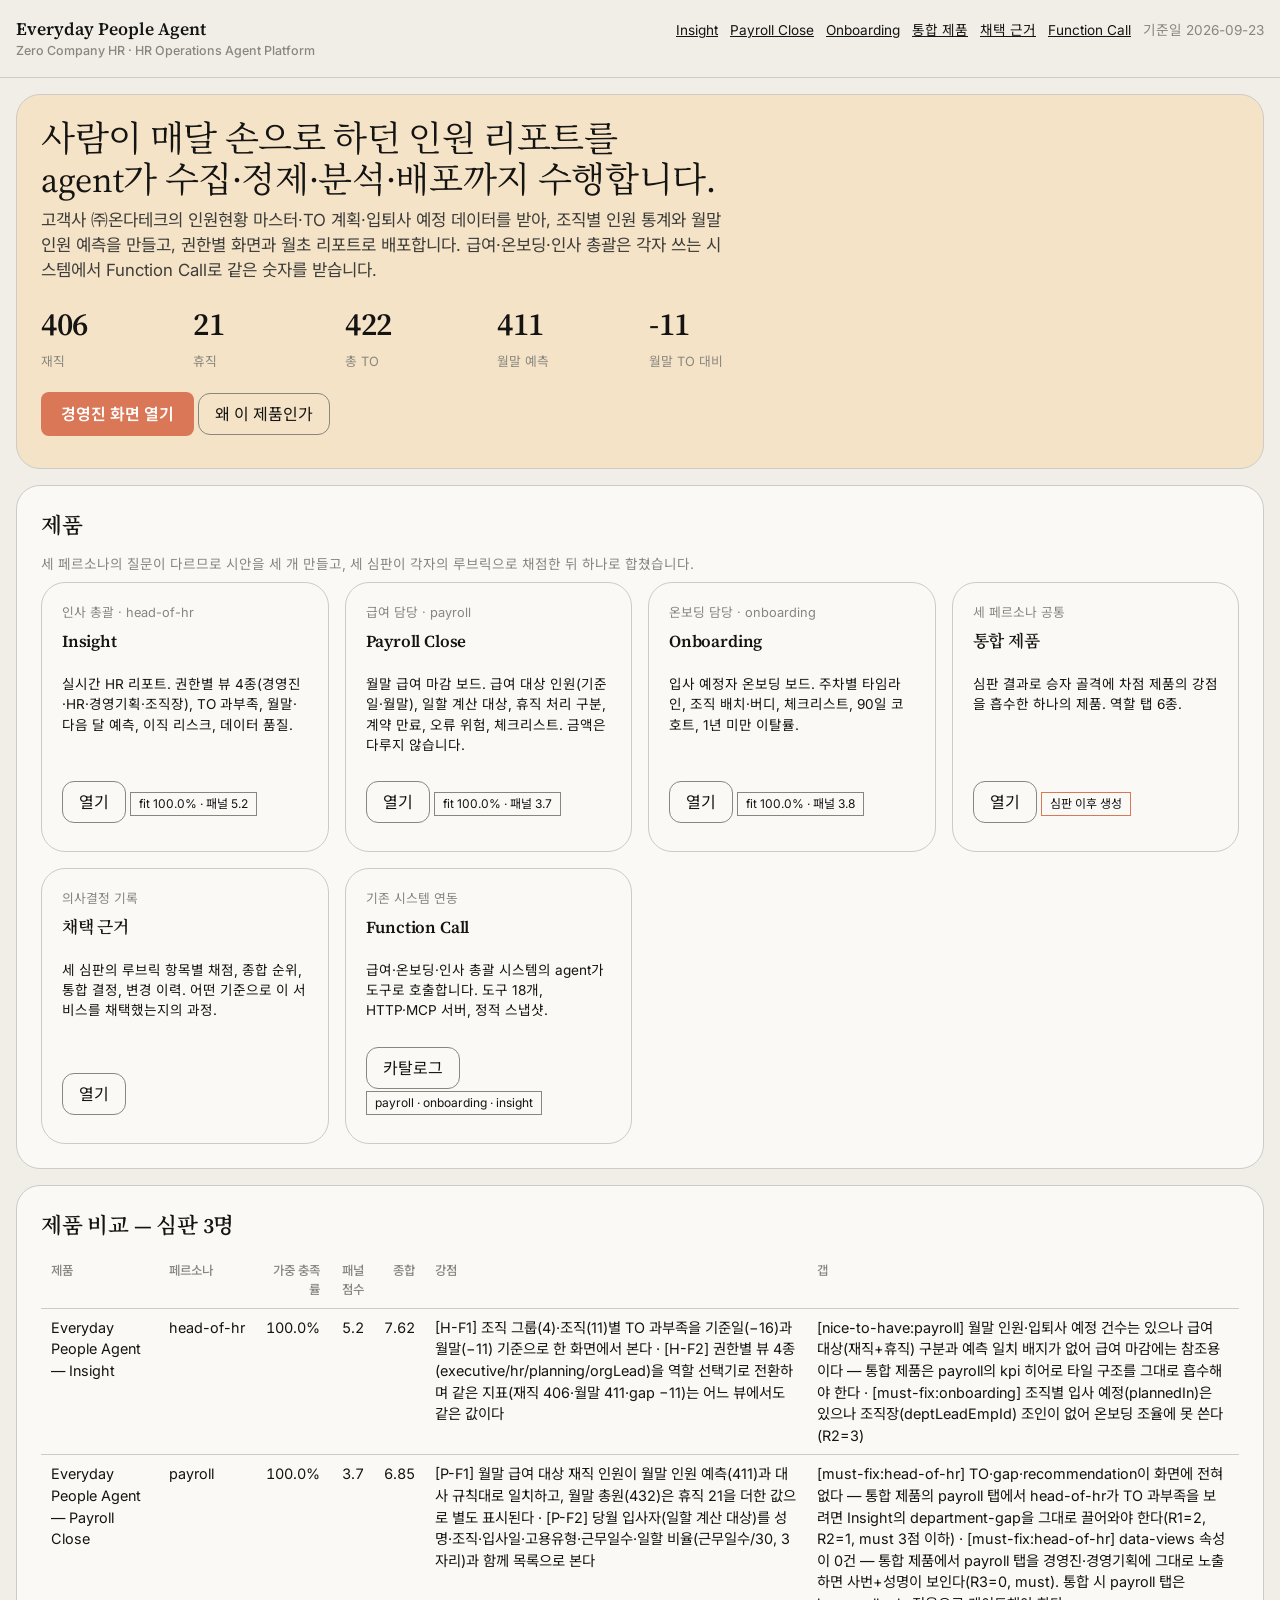
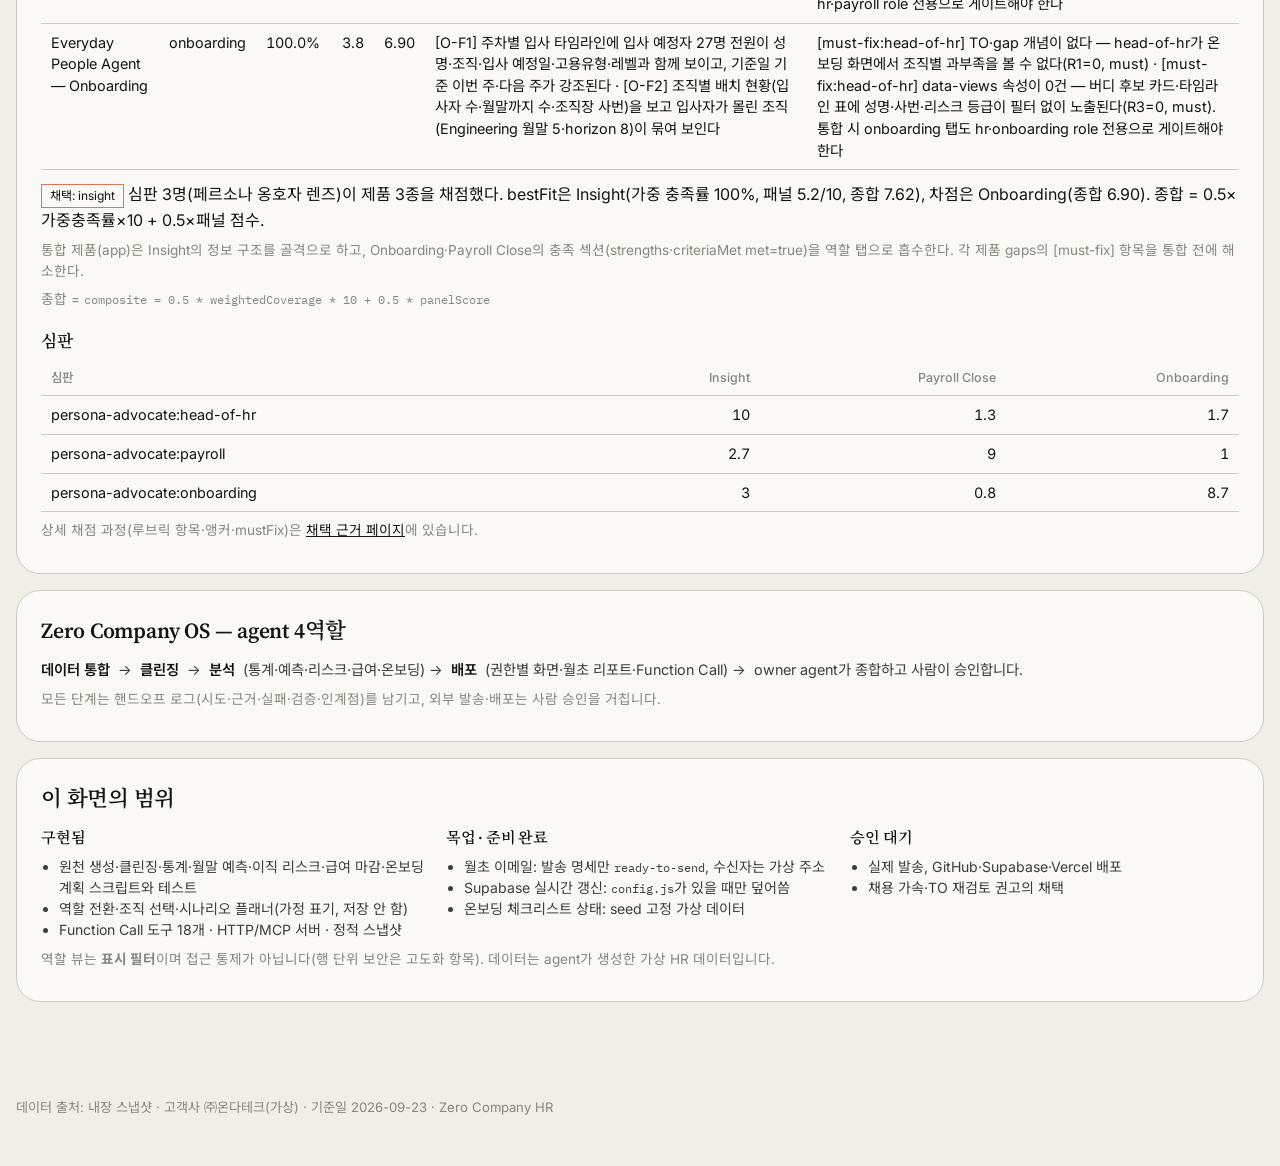
==== zero-hr/site/index.html @ 37cd65df "zero-hr: Zero Company HR — Everyday People Agent 데모 추가 agent가 HR 운영(수집·클린징·통계·월말 예측·리스크·급여 마감·온보딩 계획" ====
<!DOCTYPE html>
<html lang="ko">
<head>
<meta charset="utf-8">
<meta name="viewport" content="width=device-width, initial-scale=1">
<title>Everyday People Agent — Zero Company HR</title>
<meta name="description" content="Zero Company HR — agent가 HR 운영을 직접 수행하는 HR Operations Agent Platform. 인원 통계·월말 예측·급여 마감·온보딩 계획을 화면과 Function Call로 제공한다.">
<link rel="preconnect" href="https://fonts.googleapis.com">
<link rel="preconnect" href="https://fonts.gstatic.com" crossorigin>
<link href="https://fonts.googleapis.com/css2?family=Source+Serif+4:opsz,wght@8..60,400;8..60,600&family=Inter:wght@400;500;600;700&family=Noto+Serif+KR:wght@400;600&family=Noto+Sans+KR:wght@400;500;700&family=IBM+Plex+Mono&display=swap" rel="stylesheet">
<style>
/* Anthropic 디자인 시스템 — .claude/skills/product-build/references/design-system.md 정본 */
:root {
  color-scheme: light;
  --bg: #f0eee6; --surface: #faf9f5; --surface-2: #e3dacc; --surface-hero: #f5e3c7;
  --ink: #141413; --ink-2: #3d3d3a; --ink-muted: #87867f; --ink-faint: #b0aea5;
  --line: #cccbc8; --line-strong: #87867f;
  --accent: #d97757; --accent-deep: #c6613f; --on-accent: #ffffff;
  --series-1: #d97757; --series-2: #3d3d3a; --series-3: #b8965e; --series-4: #7f8b74;
  --good: #6f8f6a; --warning: #b8965e; --critical: #c6613f; --neutral: #87867f;
  --radius: 24px; --radius-btn: 12px; --radius-cta: 8px; --radius-badge: 0px; --gutter: 16px; --max-w: 1280px;
  --font-serif: "Source Serif 4", "Noto Serif KR", Georgia, serif;
  --font-sans: "Inter", "Noto Sans KR", -apple-system, BlinkMacSystemFont, "Segoe UI", "Apple SD Gothic Neo", sans-serif;
  --font-mono: "IBM Plex Mono", ui-monospace, SFMono-Regular, Menlo, monospace;
}
@media (prefers-color-scheme: dark) {
  :root:not([data-theme="light"]) {
    color-scheme: dark;
    --bg: #141413; --surface: #1f1f1e; --surface-2: #2a2a28; --surface-hero: #2f2a22;
    --ink: #faf9f5; --ink-2: #e3dacc; --ink-muted: #b0aea5; --ink-faint: #87867f;
    --line: #3d3d3a; --line-strong: #87867f; --series-2: #cccbc8;
  }
}
:root[data-theme="dark"] {
  color-scheme: dark;
  --bg: #141413; --surface: #1f1f1e; --surface-2: #2a2a28; --surface-hero: #2f2a22;
  --ink: #faf9f5; --ink-2: #e3dacc; --ink-muted: #b0aea5; --ink-faint: #87867f;
  --line: #3d3d3a; --line-strong: #87867f; --series-2: #cccbc8;
}
html { background: var(--bg); }
body { margin: 0; background: var(--bg); color: var(--ink); font-family: var(--font-sans); line-height: 1.5; -webkit-text-size-adjust: 100%; }
h1, h2, h3, .display, .tile-value { font-family: var(--font-serif); letter-spacing: -0.01em; }
h1 { font-size: 1.75rem; font-weight: 600; margin: 0; }
h2 { font-size: 1.35rem; font-weight: 600; margin: 0 0 12px; }
h3 { font-size: 1.05rem; font-weight: 600; margin: 0 0 6px; }
a { color: var(--ink); text-decoration: underline; }
a:hover { color: var(--accent-deep); }
p { margin: 8px 0; }
.muted { color: var(--ink-muted); } .small { font-size: 0.85rem; } .num { font-variant-numeric: tabular-nums; }
:focus-visible { outline: 2px solid var(--accent); outline-offset: 2px; }
.app-header { max-width: var(--max-w); margin: 0 auto; padding: 16px var(--gutter); display: flex; flex-wrap: wrap; gap: 8px 24px; align-items: baseline; border-bottom: 1px solid var(--line); }
.brand { font-family: var(--font-serif); font-size: 1.1rem; font-weight: 600; }
.brand span { display: block; font-family: var(--font-sans); font-size: 0.78rem; font-weight: 500; color: var(--ink-muted); }
.hdr-right { margin-left: auto; display: flex; flex-wrap: wrap; gap: 12px; align-items: center; font-size: 0.85rem; color: var(--ink-2); }
main { max-width: var(--max-w); margin: 0 auto; padding: 0 var(--gutter) 64px; }
section { background: var(--surface); border: 1px solid var(--line); border-radius: var(--radius); padding: 24px; margin: 16px 0; }
section.hero { background: var(--surface-hero); }
.display { font-size: 2.2rem; line-height: 1.15; margin: 0 0 8px; font-weight: 400; }
.lede { font-size: 1.05rem; max-width: 62ch; color: var(--ink-2); }
.kpis { display: flex; flex-wrap: wrap; gap: 8px 32px; margin-top: 16px; }
.kpi { min-width: 120px; }
.tile-value { display: block; font-size: 2rem; font-weight: 600; font-variant-numeric: tabular-nums; }
.kpi span.label { font-size: 0.8rem; color: var(--ink-muted); }
.cards { display: grid; grid-template-columns: repeat(auto-fit, minmax(240px, 1fr)); gap: 16px; }
.card { background: var(--surface); border: 1px solid var(--line); border-radius: var(--radius); padding: 20px; display: flex; flex-direction: column; gap: 6px; }
.card .persona { font-size: 0.8rem; color: var(--ink-muted); }
.card .go { margin-top: auto; padding-top: 12px; }
.badge { display: inline-block; padding: 2px 8px; border-radius: var(--radius-badge); border: 1px solid var(--line-strong); font-size: 0.75rem; color: var(--ink); }
.badge.accent { border-color: var(--accent); }
.cta { display: inline-block; background: var(--accent); color: var(--on-accent); border-radius: var(--radius-cta); padding: 10px 20px; text-decoration: none; font-weight: 600; }
.cta:hover { background: var(--accent-deep); color: var(--on-accent); }
.btn { display: inline-block; border: 1px solid var(--line-strong); border-radius: var(--radius-btn); padding: 8px 16px; text-decoration: none; }
table { border-collapse: collapse; width: 100%; font-size: 0.9rem; }
th, td { text-align: left; padding: 8px 10px; border-bottom: 1px solid var(--line); vertical-align: top; }
th { font-size: 0.78rem; font-weight: 500; color: var(--ink-muted); }
td.num, th.num { text-align: right; font-variant-numeric: tabular-nums; }
.pipeline { display: flex; flex-wrap: wrap; gap: 8px; align-items: center; font-size: 0.9rem; color: var(--ink-2); }
.pipeline b { font-weight: 600; color: var(--ink); }
.claims { display: grid; grid-template-columns: repeat(auto-fit, minmax(220px, 1fr)); gap: 16px; }
.claims h3 { font-size: 0.95rem; }
.claims ul { margin: 0; padding-left: 18px; font-size: 0.88rem; color: var(--ink-2); }
footer.page { max-width: var(--max-w); margin: 0 auto; padding: 16px var(--gutter) 48px; color: var(--ink-muted); font-size: 0.82rem; }
code { font-family: var(--font-mono); font-size: 0.85em; }
@media (max-width: 480px) { section { padding: 16px; border-radius: 16px; } .display { font-size: 1.6rem; } }
</style>
</head>
<body>
<header class="app-header">
  <div class="brand">Everyday People Agent<span>Zero Company HR · HR Operations Agent Platform</span></div>
  <nav class="hdr-right">
    <a href="insight/">Insight</a><a href="payroll/">Payroll Close</a><a href="onboard/">Onboarding</a>
    <a href="app/">통합 제품</a><a href="decision/">채택 근거</a><a href="api/index.json">Function Call</a>
    <span id="asof" class="muted"></span>
  </nav>
</header>
<main>
  <section class="hero" data-section="hero">
    <p class="display">사람이 매달 손으로 하던 인원 리포트를<br>agent가 수집·정제·분석·배포까지 수행합니다.</p>
    <p class="lede">고객사 ㈜온다테크의 인원현황 마스터·TO 계획·입퇴사 예정 데이터를 받아, 조직별 인원 통계와 월말 인원 예측을 만들고, 권한별 화면과 월초 리포트로 배포합니다. 급여·온보딩·인사 총괄은 각자 쓰는 시스템에서 Function Call로 같은 숫자를 받습니다.</p>
    <div class="kpis" id="kpis"></div>
    <p class="go" style="margin-top:20px"><a class="cta" href="insight/?view=executive">경영진 화면 열기</a> <a class="btn" href="decision/">왜 이 제품인가</a></p>
  </section>

  <section data-section="products">
    <h2>제품</h2>
    <p class="muted small">세 페르소나의 질문이 다르므로 시안을 세 개 만들고, 세 심판이 각자의 루브릭으로 채점한 뒤 하나로 합쳤습니다.</p>
    <div class="cards" id="product-cards">
      <article class="card">
        <span class="persona">인사 총괄 · head-of-hr</span><h3>Insight</h3>
        <p class="small">실시간 HR 리포트. 권한별 뷰 4종(경영진·HR·경영기획·조직장), TO 과부족, 월말·다음 달 예측, 이직 리스크, 데이터 품질.</p>
        <p class="go"><a class="btn" href="insight/">열기</a> <span class="badge" data-fit-badge="insight"></span></p>
      </article>
      <article class="card">
        <span class="persona">급여 담당 · payroll</span><h3>Payroll Close</h3>
        <p class="small">월말 급여 마감 보드. 급여 대상 인원(기준일·월말), 일할 계산 대상, 휴직 처리 구분, 계약 만료, 오류 위험, 체크리스트. 금액은 다루지 않습니다.</p>
        <p class="go"><a class="btn" href="payroll/">열기</a> <span class="badge" data-fit-badge="payroll"></span></p>
      </article>
      <article class="card">
        <span class="persona">온보딩 담당 · onboarding</span><h3>Onboarding</h3>
        <p class="small">입사 예정자 온보딩 보드. 주차별 타임라인, 조직 배치·버디, 체크리스트, 90일 코호트, 1년 미만 이탈률.</p>
        <p class="go"><a class="btn" href="onboard/">열기</a> <span class="badge" data-fit-badge="onboard"></span></p>
      </article>
      <article class="card">
        <span class="persona">세 페르소나 공통</span><h3>통합 제품</h3>
        <p class="small">심판 결과로 승자 골격에 차점 제품의 강점을 흡수한 하나의 제품. 역할 탭 6종.</p>
        <p class="go"><a class="btn" href="app/">열기</a> <span class="badge accent">심판 이후 생성</span></p>
      </article>
      <article class="card">
        <span class="persona">의사결정 기록</span><h3>채택 근거</h3>
        <p class="small">세 심판의 루브릭 항목별 채점, 종합 순위, 통합 결정, 변경 이력. 어떤 기준으로 이 서비스를 채택했는지의 과정.</p>
        <p class="go"><a class="btn" href="decision/">열기</a></p>
      </article>
      <article class="card">
        <span class="persona">기존 시스템 연동</span><h3>Function Call</h3>
        <p class="small">급여·온보딩·인사 총괄 시스템의 agent가 도구로 호출합니다. 도구 18개, HTTP·MCP 서버, 정적 스냅샷.</p>
        <p class="go"><a class="btn" href="api/index.json">카탈로그</a> <span class="badge">payroll · onboarding · insight</span></p>
      </article>
    </div>
  </section>

  <section data-section="comparison">
    <h2>제품 비교 — 심판 3명</h2>
    <div id="comparison-body"><p class="muted">제품 비교 대기 중 — product-judge 실행 후 <code>--product comparison --embed</code>로 갱신됩니다.</p></div>
    <p class="small muted">상세 채점 과정(루브릭 항목·앵커·mustFix)은 <a href="decision/">채택 근거 페이지</a>에 있습니다.</p>
  </section>

  <section data-section="pipeline">
    <h2>Zero Company OS — agent 4역할</h2>
    <p class="pipeline"><b>데이터 통합</b> → <b>클린징</b> → <b>분석</b>(통계·예측·리스크·급여·온보딩) → <b>배포</b>(권한별 화면·월초 리포트·Function Call) → <span>owner agent가 종합하고 사람이 승인합니다.</span></p>
    <p class="small muted">모든 단계는 핸드오프 로그(시도·근거·실패·검증·인계점)를 남기고, 외부 발송·배포는 사람 승인을 거칩니다.</p>
  </section>

  <section data-section="claims">
    <h2>이 화면의 범위</h2>
    <div class="claims">
      <div><h3>구현됨</h3><ul>
        <li>원천 생성·클린징·통계·월말 예측·이직 리스크·급여 마감·온보딩 계획 스크립트와 테스트</li>
        <li>역할 전환·조직 선택·시나리오 플래너(가정 표기, 저장 안 함)</li>
        <li>Function Call 도구 18개 · HTTP/MCP 서버 · 정적 스냅샷</li></ul></div>
      <div><h3>목업 · 준비 완료</h3><ul>
        <li>월초 이메일: 발송 명세만 <code>ready-to-send</code>, 수신자는 가상 주소</li>
        <li>Supabase 실시간 갱신: <code>config.js</code>가 있을 때만 덮어씀</li>
        <li>온보딩 체크리스트 상태: seed 고정 가상 데이터</li></ul></div>
      <div><h3>승인 대기</h3><ul>
        <li>실제 발송, GitHub·Supabase·Vercel 배포</li>
        <li>채용 가속·TO 재검토 권고의 채택</li></ul></div>
    </div>
    <p class="small muted">역할 뷰는 <b>표시 필터</b>이며 접근 통제가 아닙니다(행 단위 보안은 고도화 항목). 데이터는 agent가 생성한 가상 HR 데이터입니다.</p>
  </section>
</main>
<footer class="page">
  <span id="source-badge">데이터 출처: 내장 스냅샷</span> · 고객사 ㈜온다테크(가상) · <span id="asof2"></span> · Zero Company HR
</footer>

<script id="report-data" type="application/json">
{"asOfDate":"2026-09-23","products":[{"code":"insight","name":"Everyday People Agent — Insight","persona":"head-of-hr","fitScore":{"coverage":1.0,"weightedCoverage":1.0,"panelScore":5.23,"criteriaMet":[{"id":"H-F1","met":true,"evidence":"site/insight/index.html data-section=kpi,department-gap,org-group-gap data-fit=H-F1 · insight.json forecast.byDepartment[].toGapAsOf[11], toGapMonthEnd[11] · forecast.byOrgGroup[].toGapMonthEnd[4]"},{"id":"H-F2","met":true,"evidence":"site/insight/index.html data-section=views,kpi · insight.json forecast.totals reconciled across executive/hr/planning/orgLead"},{"id":"H-F3","met":true,"evidence":"PII 부정 검사 3건 전부 통과 · data-section=planned-moves,views"},{"id":"H-F4","met":true,"evidence":"site/insight/index.html data-section=department-gap,insights data-fit=H-F4 · insight.json forecast.byDepartment[].forecastMonthEnd/recommendation · forecast.insights[3]"},{"id":"H-F5","met":true,"evidence":"site/insight/index.html data-section=risk-summary data-fit=H-F5 · insight.json attrition.summary[4], attrition.byDepartment[11]"},{"id":"H-F6","met":true,"evidence":"site/insight/index.html data-section=risk-people data-fit=H-F6 · insight.json attrition.byEmployee[406], hrDirectory[427]"},{"id":"H-F7","met":true,"evidence":"site/insight/index.html data-section=data-quality data-fit=H-F7 · insight.json cleansingSummary.unresolvedItems[12] · stats.dataQuality.briefDiscrepancies[1]"},{"id":"H-F8","met":true,"evidence":"reports/monthly-report-dispatch.json (status=ready-to-send) + site/insight/index.html data-section=report"},{"id":"H-F9","met":true,"evidence":"site/insight/index.html data-section=automation-effect data-fit=H-F9 · insight.json automationEffect.savingRate/manualBaseline/note"},{"id":"H-F10","met":true,"evidence":"site/insight/index.html data-section=attributes data-fit=H-F10 · insight.json stats.byAttribute.level/tenureBand/stage"},{"id":"H-F11","met":true,"evidence":"site/insight/index.html data-section=separations data-fit=H-F11 · insight.json stats.plannedSeparations.bySeparationReason[5]/bySeparationType[2]/byDepartment[9]"},{"id":"H-F12","met":true,"evidence":"site/insight/index.html data-section=scenario,next-month data-fit=H-F12 · insight.json forecast.byDepartment[].nextMonth/riskAdjusted · forecast.scenario"},{"id":"H-F13","met":true,"evidence":"site/insight/index.html data-section=org-lead data-fit=H-F13 · insight.json forecast.byDepartment[11]; PII 부정 검사 통과"},{"id":"H-F14","met":true,"evidence":"site/insight/index.html data-section=header data-fit=H-F14 · insight.json stats.asOfDate=2026-09-23, client"},{"id":"H-F15","met":true,"evidence":"api/tools.json: insight.get_executive_snapshot, insight.get_department_forecast, insight.get_insights, insight.get_attribute_stats"}]},"sharedLayerReuse":1.0,"uniqueFeatures":["attributes","automation-effect","department-gap","directory","experience","insights","org-group-gap","org-lead","planned-moves","report","risk-people","risk-summary","scenario","separations"],"buildEffort":{"agentMinutes":0,"linesOfHtml":942},"strengths":["[H-F1] 조직 그룹(4)·조직(11)별 TO 과부족을 기준일(−16)과 월말(−11) 기준으로 한 화면에서 본다","[H-F2] 권한별 뷰 4종(executive/hr/planning/orgLead)을 역할 선택기로 전환하며 같은 지표(재직 406·월말 411·gap −11)는 어느 뷰에서도 같은 값이다","[H-F3] 경영진·경영기획·조직장 뷰에는 성명·생년월일·개인 리스크 점수가 나타나지 않고 조직 단위 집계와 사번만 보인다","[H-F4] 조직별 월말 예측과 권고(정상 관리/채용 가속/TO 재검토·이동배치)가 인사이트 3건(Engineering −7·Sales −4 채용 가속, Data & AI +7 TO 재검토, Legal & Compliance 퇴사 영향)의 detail·action과 함께 표시된다","[H-F5] 이직 리스크 요약이 경영진 뷰에는 등급(높음/중간/낮음) 건수와 조직별 분포만, 점수 없이 표시된다","[H-F6] HR 뷰에서만 이직 리스크 높음 인원 목록을 성명 조인으로 조직별·요인과 함께 본다"],"gaps":["[nice-to-have:payroll] 월말 인원·입퇴사 예정 건수는 있으나 급여 대상(재직+휴직) 구분과 예측 일치 배지가 없어 급여 마감에는 참조용이다 — 통합 제품은 payroll의 kpi 히어로 타일 구조를 그대로 흡수해야 한다","[must-fix:onboarding] 조직별 입사 예정(plannedIn)은 있으나 조직장(deptLeadEmpId) 조인이 없어 온보딩 조율에 못 쓴다(R2=3)","[must-fix:onboarding] 온보딩 체크리스트 섹션 자체가 없어 입사자 준비 상태를 전혀 볼 수 없다(R3=0)","[nice-to-have:onboarding] joinerId 옆에 성명·레벨·주차 그룹을 추가하면 온보딩 담당도 참고용으로 쓸 수 있다"]},{"code":"payroll","name":"Everyday People Agent — Payroll Close","persona":"payroll","fitScore":{"coverage":1.0,"weightedCoverage":1.0,"panelScore":3.7,"criteriaMet":[{"id":"P-F1","met":true,"evidence":"site/payroll/index.html data-section=kpi data-fit=P-F1 · reconciliation:payroll.payrollHeadcount.monthEndActive=411=month-end-forecast.totals.forecastMonthEnd"},{"id":"P-F2","met":true,"evidence":"site/payroll/index.html data-section=prorations-actual data-fit=P-F2 · payroll.json payrollClose.prorations.joinersInPeriod[5]"},{"id":"P-F3","met":true,"evidence":"site/payroll/index.html data-section=prorations-planned data-fit=P-F3 · payroll.json payrollClose.prorations.plannedJoinersByMonthEnd[19]/plannedLeaversByMonthEnd[14]"},{"id":"P-F4","met":true,"evidence":"site/payroll/index.html data-section=leaves data-fit=P-F4 · payroll.json payrollClose.leaves.onLeave[21]/byTreatment[3]"},{"id":"P-F5","met":true,"evidence":"site/payroll/index.html data-section=contracts data-fit=P-F5 · payroll.json payrollClose.contracts.expiringWithin90Days[24]/byMonth[4]"},{"id":"P-F6","met":true,"evidence":"site/payroll/index.html data-section=risks data-fit=P-F6 · payroll.json payrollClose.risks[].unresolvedFlag[14]/impact[14]"},{"id":"P-F7","met":true,"evidence":"site/payroll/index.html data-section=headcount data-fit=P-F7 · payroll.json payrollClose.payrollHeadcount.byEmploymentType[4]/byDepartment[11]"},{"id":"P-F8","met":true,"evidence":"site/payroll/index.html data-section=kpi,checklist data-fit=P-F8 · payroll.json payrollClose.checklist[7]"},{"id":"P-F9","met":true,"evidence":"site/payroll/index.html data-section=claims data-fit=P-F9 · PII 부정 검사 3건 전부 통과 (금액/계좌 필드 없음)"},{"id":"P-F10","met":true,"evidence":"site/payroll/index.html data-section=header data-fit=P-F10 · payroll.json payrollClose.payPeriod/periodStart/periodEnd"},{"id":"P-F11","met":true,"evidence":"reconciliation:payroll.cleansingSummary.unresolvedCount=12=cleansing-summary.unresolvedCount"},{"id":"P-F12","met":true,"evidence":"site/payroll/index.html data-section=prorations-planned data-fit=P-F12 · payroll.json plannedLeaversByMonthEnd[].separationType[14]"},{"id":"P-F13","met":true,"evidence":"reconciliation:payroll.payrollHeadcount.asOfTotal=427=headcount-stats.totals.headcount"},{"id":"P-F14","met":true,"evidence":"api/tools.json: payroll.get_close_summary, payroll.list_prorations, payroll.list_leave_treatments, payroll.list_contract_expirations, payroll.list_risks"}]},"sharedLayerReuse":0.6667,"uniqueFeatures":["contracts","headcount","leaves","prorations-actual","prorations-planned","risks"],"buildEffort":{"agentMinutes":0,"linesOfHtml":712},"strengths":["[P-F1] 월말 급여 대상 재직 인원이 월말 인원 예측(411)과 대사 규칙대로 일치하고, 월말 총원(432)은 휴직 21을 더한 값으로 별도 표시된다","[P-F2] 당월 입사자(일할 계산 대상)를 성명·조직·입사일·고용유형·근무일수·일할 비율(근무일수/30, 3자리)과 함께 목록으로 본다","[P-F3] 월말까지 입사 예정(19)·퇴사 예정(14)이 확정 입사자와 구분된 목록으로 근무일수·비율과 함께 보인다","[P-F4] 휴직자 21명 목록(성명·조직·휴직유형·시작일)과 급여 처리 구분(무급(정부 급여)/유급/무급) 집계를 본다","[P-F5] 90일 내 계약 만료 예정자(계약직·인턴·파견) 목록과 월별(2026-10/11/12) 건수를 본다","[P-F6] 급여 오류 위험이 사번·이슈·영향·미해결 플래그(status-inconsistency·missing-required·stale-planned-leaver·unknown-emp)와 함께 표시되고 급여 확정 전 확인 대상으로 구분된다"],"gaps":["[must-fix:head-of-hr] TO·gap·recommendation이 화면에 전혀 없다 — 통합 제품의 payroll 탭에서 head-of-hr가 TO 과부족을 보려면 Insight의 department-gap을 그대로 끌어와야 한다(R1=2, R2=1, must 3점 이하)","[must-fix:head-of-hr] data-views 속성이 0건 — 통합 제품에서 payroll 탭을 경영진·경영기획에 그대로 노출하면 사번+성명이 보인다(R3=0, must). 통합 시 payroll 탭은 hr·payroll role 전용으로 게이트해야 한다","[nice-to-have:head-of-hr] 이직 리스크(attrition) 참조가 전혀 없다 — Insight의 risk-summary(등급 분포만, 점수 없음)를 payroll 탭에도 요약 타일로 병기하면 급여 담당도 임박 퇴사 리스크를 인지할 수 있다","[nice-to-have:head-of-hr] 월초 리포트 링크·자동화 효과 타일이 없다 — 통합 제품에서는 공통 헤더에 리포트 링크를 전 탭 공통 배치해 payroll에서도 접근 가능하게 한다","[must-fix:payroll] 월말까지 퇴사 예정 표의 E0251(퇴사예정일 2026-09-15, 이미 기준일 09-23 이전에 경과)이 '예정' 배지로만 표시되고, risks 섹션의 stale-planned-leaver 플래그와 화면상 연결되지 않는다. 급여 담당이 risks 탭을 따로 확인하지 않으면 이미 퇴사 처리해야 할 사람을 여전히 '예정'으로 보고 이중 처리(급여 과지급)할 위험이 있다 — prorations-planned 표 안에 인라인 경고(stale 배지)가 필요하다.","[nice-to-have:payroll] 체크리스트 항목이 해당 섹션(prorations-actual, leaves 등)으로 링크되지 않아 pending 항목을 클릭해 바로 이동할 수 없다","[nice-to-have:payroll] 휴직유형 '기타'(클린저가 status-inconsistency로 임시 보정한 미확인 유형)가 경고 색상만 있고 '미확인'이라는 명시적 라벨이 없어, 실제 기타휴직과 구별되지 않는다","[must-fix:onboarding] 조직별 집계가 급여 대상 중심이라 조직장 조인·신규입사 클러스터링이 없다(R2=0)","[must-fix:onboarding] 체크리스트가 급여 마감 전용 항목이라 온보딩 6항목과 무관하다(R3=0)","[nice-to-have:onboarding] 고용유형·레벨·주차 그룹을 추가하면 급여 담당과 온보딩 담당이 같은 표를 함께 볼 수 있다"]},{"code":"onboard","name":"Everyday People Agent — Onboarding","persona":"onboarding","fitScore":{"coverage":1.0,"weightedCoverage":1.0,"panelScore":3.8,"criteriaMet":[{"id":"O-F1","met":true,"evidence":"site/onboard/index.html data-section=timeline data-fit=O-F1 · onboard.json onboardingPlan.timeline[].weekStart[5]/joiners[27]"},{"id":"O-F2","met":true,"evidence":"site/onboard/index.html data-section=departments data-fit=O-F2 · onboard.json onboardingPlan.byDepartment[].joiners/joinersByMonthEnd/deptLeadEmpId[9]"},{"id":"O-F3","met":true,"evidence":"site/onboard/index.html data-section=checklist data-fit=O-F3 · onboard.json onboardingPlan.checklist.items[6]/status[27]"},{"id":"O-F4","met":true,"evidence":"site/onboard/index.html data-section=departments data-fit=O-F4 · onboard.json onboardingPlan.byDepartment[].buddyCandidates[27]"},{"id":"O-F5","met":true,"evidence":"site/onboard/index.html data-section=cohort data-fit=O-F5 · onboard.json onboardingPlan.earlyTenureCohort.members[12]/count/highRiskCount"},{"id":"O-F6","met":true,"evidence":"site/onboard/index.html data-section=early-attrition data-fit=O-F6 · onboard.json onboardingPlan.earlyAttrition.rate/under1YearLeavers/byDepartment[9]"},{"id":"O-F7","met":true,"evidence":"site/onboard/index.html data-section=timeline data-fit=O-F7 · onboard.json plannedJoiners[27]"},{"id":"O-F8","met":true,"evidence":"reconciliation:onboard.timeline[].joiners=27=planned-joiners.clean=27; joinersByMonthEnd=19=month-end-forecast.totals.plannedIn"},{"id":"O-F9","met":true,"evidence":"PII 부정 검사 3건 전부 통과 · data-section=cohort,claims"},{"id":"O-F10","met":true,"evidence":"site/onboard/index.html data-section=timeline data-fit=O-F10 · onboard.json onboardingPlan.timeline[].joiners[].plannedHireDate[27]/asOfDate"},{"id":"O-F11","met":true,"evidence":"site/onboard/index.html data-section=next-month data-fit=O-F11 · onboard.json onboardingPlan.byDepartment[].joiners[9]"},{"id":"O-F12","met":true,"evidence":"site/onboard/index.html data-section=header data-fit=O-F12 · onboard.json onboardingPlan.horizonEnd"},{"id":"O-F13","met":true,"evidence":"api/tools.json: onboarding.get_timeline, onboarding.get_department_plan, onboarding.get_checklist, onboarding.get_early_tenure_cohort"}]},"sharedLayerReuse":0.6667,"uniqueFeatures":["cohort","departments","early-attrition","reconciliation","timeline"],"buildEffort":{"agentMinutes":0,"linesOfHtml":600},"strengths":["[O-F1] 주차별 입사 타임라인에 입사 예정자 27명 전원이 성명·조직·입사 예정일·고용유형·레벨과 함께 보이고, 기준일 기준 이번 주·다음 주가 강조된다","[O-F2] 조직별 배치 현황(입사자 수·월말까지 수·조직장 사번)을 보고 입사자가 몰린 조직(Engineering 월말 5·horizon 8)이 묶여 보인다","[O-F3] 입사자별 체크리스트 6항목(계정 발급·장비 지급·보안 교육·조직 소개·버디 배정·30일 면담) 상태가 매트릭스로 보이고 진행률을 알 수 있다","[O-F4] 입사자마다 같은 조직 버디 후보(최대 3명, 재직기간·레벨·리스크 등급)를 본다","[O-F5] 입사 90일 코호트 목록(사번·조직·입사일·경과일·리스크 등급)과 고위험 수를 본다","[O-F9] 생년월일은 어디에도 나타나지 않고, 이직 리스크는 점수 없이 등급(높음/중간/낮음)만 표시된다"],"gaps":["[must-fix:head-of-hr] TO·gap 개념이 없다 — head-of-hr가 온보딩 화면에서 조직별 과부족을 볼 수 없다(R1=0, must)","[must-fix:head-of-hr] data-views 속성이 0건 — 버디 후보 카드·타임라인 표에 성명·사번·리스크 등급이 필터 없이 노출된다(R3=0, must). 통합 시 onboarding 탭도 hr·onboarding role 전용으로 게이트해야 한다","[nice-to-have:head-of-hr] 미해결 항목·확인 질문 표가 없다 — reconciliation 섹션은 있으나 Insight의 data-quality 표(unresolvedItems 목록)를 참조 링크로 연결하면 좋다","[nice-to-have:head-of-hr] 월초 리포트 링크가 없다 — payroll과 동일하게 공통 헤더 배치로 해결 가능","[nice-to-have:payroll] 입사 예정자 목록(성명·plannedHireDate·D-day 범례)은 있으나 근무일수·일할비율이 없어 급여 마감의 일할 대상 근거로는 재사용만 가능하다 — 통합 제품은 payroll의 prorations-planned 열 구조를 흡수해야 한다","[nice-to-have:onboarding] 조직별 조기 이탈률을 kpi 타일로 승격하면 조직장 대화 근거가 더 빨라진다(현재 early-attrition 섹션에만 있음)","[nice-to-have:onboarding] 입사일까지 남은 일수 대비 진행률이 낮은 입사자에게 '지연' 배지를 추가하면 담당자를 바로 지목할 수 있다","[nice-to-have:onboarding] Insight의 forecast.byDepartment.recommendation(채용 가속 등)과 연결한 TO 부족 배지를 추가하면 급성장 조직을 먼저 준비할 수 있다","[nice-to-have:onboarding] 현재 미해결 플래그가 0건이라 배지 노출이 실증되지 않았다 — 다음 정제 배치에서 최소 1건이라도 남기면 검증 가능(제품 결함 아님, 데이터 상태)"]}],"comparison":{"bestFit":"insight","summary":"심판 3명(페르소나 옹호자 렌즈)이 제품 3종을 채점했다. bestFit은 Insight(가중 충족률 100%, 패널 5.2/10, 종합 7.62), 차점은 Onboarding(종합 6.90). 종합 = 0.5×가중충족률×10 + 0.5×패널 점수.","recommendation":"통합 제품(app)은 Insight의 정보 구조를 골격으로 하고, Onboarding·Payroll Close의 충족 섹션(strengths·criteriaMet met=true)을 역할 탭으로 흡수한다. 각 제품 gaps의 [must-fix] 항목을 통합 전에 해소한다.","formula":"composite = 0.5 * weightedCoverage * 10 + 0.5 * panelScore","ranking":[{"code":"insight","composite":7.615,"weightedCoverage":1.0,"panelScore":5.23},{"code":"onboard","composite":6.9,"weightedCoverage":1.0,"panelScore":3.8},{"code":"payroll","composite":6.85,"weightedCoverage":1.0,"panelScore":3.7}]},"judges":[{"judge":"persona-advocate:head-of-hr","scores":{"insight":10.0,"payroll":1.3,"onboard":1.7},"notes":"인사 총괄 옹호자: Insight는 6개 정성 항목 전부 10점(만점) — 4뷰 전환 시 동일 KPI·URL 공유·뷰별 숨김 안내(R3), 색·라벨로 즉시 읽히는 권고 배지(R1·R2), 브리프 불일치까지 드러내는 데이터 품질(R4), 점수 없이 등급+요인설명으로 끝나는 리스크(R5), 화면 수치와 일치하는 ready-to-send 리포트(R6)까지 월초 경영보고를 이 화면 하나로 끝낼 수 있다. Payroll Close(1.3점)와 Onboarding(1.7점)은 각자 도메인에 충실할수록 오히려 head-of-hr 기준에서는 낮다 — 둘 다 조직 단위 TO·gap·recommendation이 없고(R1·R2 미충족), data-views 속성이 전무해 사번+성명이 필터 없이 노출된다(R3=0, PII 정책 위반은 아니지만 경영진 공유 불가). 두 제품에서 재사용 가치가 있는 것은 Payroll의 cleansing-summary 대사(R4=5, cap)와 Onboarding의 cohort 리스크 등급(R5=4)뿐이다. Function Call 카탈로그(H-F15)는 세 제품 모두 role-aware PII 필터를 구현해 만점."},{"judge":"persona-advocate:payroll","scores":{"insight":2.7,"payroll":9.0,"onboard":1.0},"notes":"급여 담당 옹호자 렌즈: Payroll Close(홈)는 마감 작업 순서(kpi→checklist→headcount→prorations-actual→prorations-planned→leaves→contracts→risks→data-quality→claims)대로 읽히고, must 항목 3개(R1 대상 확정, R2 일할 대상, R5 위험 어휘 구분)가 모두 8점 이상이라 실격도 mustFix도 없다. 실격 조건(급여액·계좌·세금 필드, birthDate, riskScore, 월말 대사 불일치) 전부 미해당 — grep 0건, 대사 411=411/427=427 일치 확인. Insight·Onboarding은 각각 R2(예정 입사자 참조)에서만 5점 상한을 받고 나머지 항목(계약 만료·휴직 처리·마감 순서)은 대부분 0~3점이다 — 이는 결함이 아니라 통합 제품이 payroll 탭에 무엇을 그대로 가져와야 하는지를 보여준다. 이전 라운드 없음(첫 채점, _workspace/judging/payroll.json 신규 생성)."},{"judge":"persona-advocate:onboarding","scores":{"insight":3.0,"payroll":0.8,"onboard":8.7},"notes":"온보딩 담당 옹호자: Onboarding(홈)은 주차·조직 단위로 이미 완결돼 월요일 준비 회의를 화면 하나로 할 수 있다(R1=10, R4=10). 남은 감점은 전부 nice-to-have 항목의 '한 걸음 더'(조직별 이탈률 KPI 승격, 지연 배지, TO 맥락 연결)이며 must 항목(R1~R3)은 모두 8점 이상이라 mustFix 없음. Insight·Payroll은 각자 자기 업무의 부산물로 입사자 성명·일자를 흘려주지만(R1=5), 조직장 식별·체크리스트·버디·조기 이탈은 구조적으로 없어(R2·R3·R4·R5·R6 대부분 0~5) 온보딩 담당이 이 두 화면만으로 주간 준비를 끝낼 수 없다 — 이는 결함이 아니라 통합 제품이 onboarding 탭으로 무엇을 그대로 가져와야 하는지의 지도다. 기계 채점(advocateCoverage)이 Insight·Payroll에서 O-F1·O-F8·O-F9·O-F12·O-F13을 met으로 잡은 것은 evidence 경로 존재 여부만 본 결과이며, 실제 화면 품질(주차 묶음·성명·레벨 없음)은 그보다 낮다 — 이 차이가 정성 채점(R1=5)의 근거다."}]}
</script>
<script>
(function () {
  "use strict";
  var DATA = {};
  try { DATA = JSON.parse(document.getElementById("report-data").textContent || "{}"); } catch (e) { DATA = {}; }
  var asOf = DATA.asOfDate || "2026-09-23";
  document.getElementById("asof").textContent = "기준일 " + asOf;
  document.getElementById("asof2").textContent = "기준일 " + asOf;

  var SNAPSHOT_KPIS = [
    { label: "재직", value: 406 }, { label: "휴직", value: 21 }, { label: "총 TO", value: 422 },
    { label: "월말 예측", value: 411 }, { label: "월말 TO 대비", value: -11 }
  ];
  function renderKpis(list) {
    var box = document.getElementById("kpis");
    box.innerHTML = "";
    list.forEach(function (k) {
      var d = document.createElement("div");
      d.className = "kpi";
      var v = document.createElement("strong");
      v.className = "tile-value";
      v.textContent = (k.value > 0 && k.label.indexOf("대비") >= 0 ? "+" : "") + k.value;
      var l = document.createElement("span");
      l.className = "label";
      l.textContent = k.label;
      d.appendChild(v); d.appendChild(l); box.appendChild(d);
    });
  }
  renderKpis(SNAPSHOT_KPIS);

  function pct(x) { return (Math.round(x * 1000) / 10).toFixed(1) + "%"; }
  function renderComparison() {
    var products = (DATA.products || []);
    var box = document.getElementById("comparison-body");
    if (!products.length) { return; }
    var rank = (DATA.comparison && DATA.comparison.ranking) || [];
    var rows = products.map(function (p) {
      var r = rank.filter(function (x) { return x.code === p.code; })[0] || {};
      return { code: p.code, name: p.name, persona: p.persona,
               wc: (p.fitScore || {}).weightedCoverage, ps: (p.fitScore || {}).panelScore,
               composite: r.composite, strengths: (p.strengths || []).slice(0, 2).join(" · "),
               gaps: (p.gaps || []).slice(0, 2).join(" · ") };
    });
    var html = '<table><thead><tr><th>제품</th><th>페르소나</th><th class="num">가중 충족률</th><th class="num">패널 점수</th><th class="num">종합</th><th>강점</th><th>갭</th></tr></thead><tbody>';
    rows.forEach(function (r) {
      html += "<tr><td>" + (r.name || r.code) + "</td><td>" + (r.persona || "") + '</td><td class="num">' +
        (r.wc == null ? "—" : pct(r.wc)) + '</td><td class="num">' + (r.ps == null ? "—" : r.ps.toFixed(1)) +
        '</td><td class="num">' + (r.composite == null ? "—" : r.composite.toFixed(2)) + "</td><td>" +
        (r.strengths || "") + "</td><td>" + (r.gaps || "") + "</td></tr>";
    });
    html += "</tbody></table>";
    var c = DATA.comparison || {};
    if (c.bestFit) {
      html += '<p style="margin-top:12px"><span class="badge accent">채택: ' + c.bestFit + "</span> " + (c.summary || "") + "</p>";
      if (c.recommendation) { html += '<p class="small muted">' + c.recommendation + "</p>"; }
      if (c.formula) { html += '<p class="small muted">종합 = <code>' + c.formula + "</code></p>"; }
    }
    var judges = DATA.judges || [];
    if (judges.length) {
      html += '<h3 style="margin-top:20px">심판</h3><table><thead><tr><th>심판</th><th class="num">Insight</th><th class="num">Payroll Close</th><th class="num">Onboarding</th></tr></thead><tbody>';
      judges.forEach(function (j) {
        var s = j.scores || {};
        html += "<tr><td>" + j.judge + '</td><td class="num">' + (s.insight != null ? s.insight : "—") +
          '</td><td class="num">' + (s.payroll != null ? s.payroll : "—") + '</td><td class="num">' +
          (s.onboard != null ? s.onboard : "—") + "</td></tr>";
      });
      html += "</tbody></table>";
    }
    box.innerHTML = html;
    products.forEach(function (p) {
      var badge = document.querySelector('[data-fit-badge="' + p.code + '"]');
      if (badge && p.fitScore && p.fitScore.weightedCoverage != null) {
        badge.textContent = "fit " + pct(p.fitScore.weightedCoverage) +
          (p.fitScore.panelScore != null ? " · 패널 " + p.fitScore.panelScore.toFixed(1) : "");
      }
    });
  }
  renderComparison();

  // Supabase 스냅샷이 있으면 덮어쓴다(선택). config.js 가 없으면 내장 스냅샷을 그대로 쓴다.
  if (window.ZEROHR_CONFIG && window.ZEROHR_CONFIG.supabaseUrl && window.ZEROHR_CONFIG.supabaseAnonKey) {
    var url = window.ZEROHR_CONFIG.supabaseUrl.replace(/\/$/, "") +
      "/rest/v1/report_snapshots?product=eq.comparison&select=payload,created_at&order=created_at.desc&limit=1";
    fetch(url, { headers: { apikey: window.ZEROHR_CONFIG.supabaseAnonKey, Authorization: "Bearer " + window.ZEROHR_CONFIG.supabaseAnonKey } })
      .then(function (r) { return r.ok ? r.json() : null; })
      .then(function (rows) {
        if (!rows || !rows.length || !rows[0].payload) { return; }
        DATA = rows[0].payload;
        document.getElementById("source-badge").textContent = "데이터 출처: Supabase 스냅샷";
        renderComparison();
      })
      .catch(function () { /* 내장 유지 */ });
  }
})();
</script>
<script src="config.js" onerror="void 0"></script>
</body>
</html>
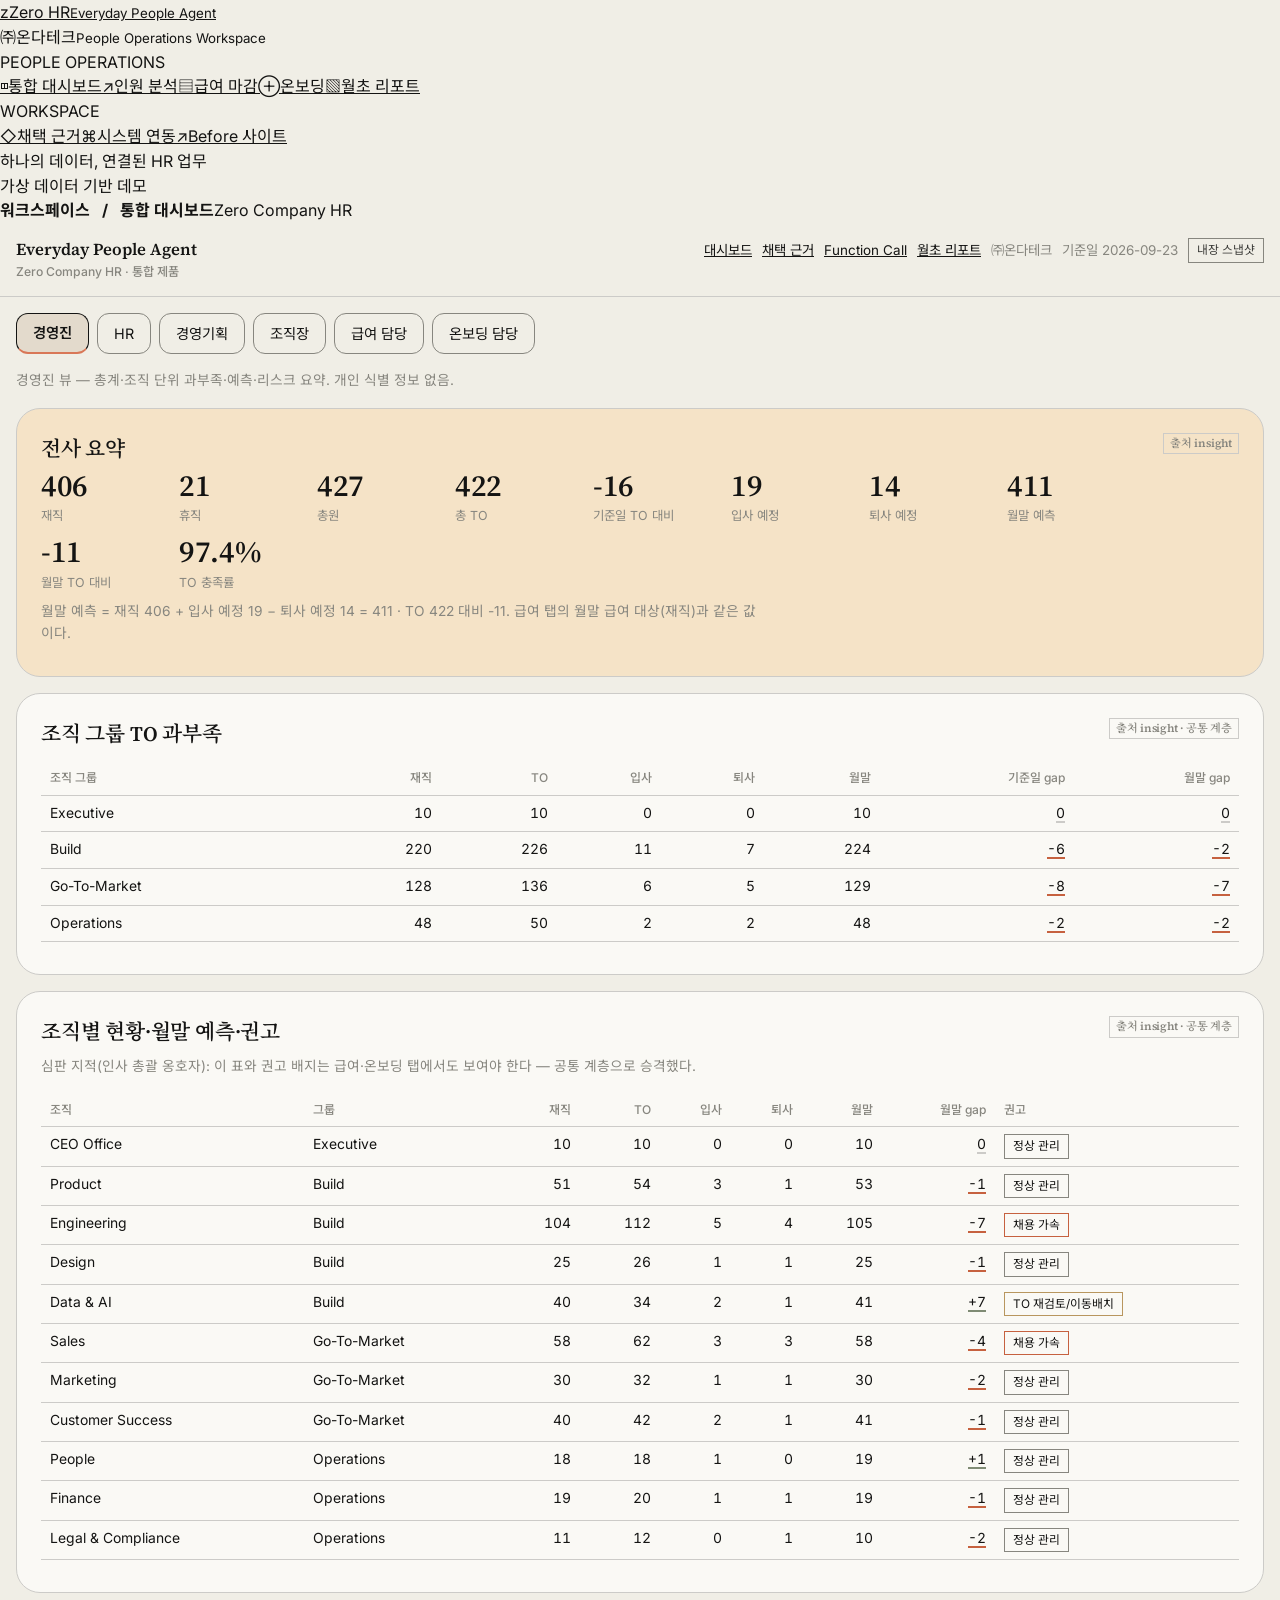
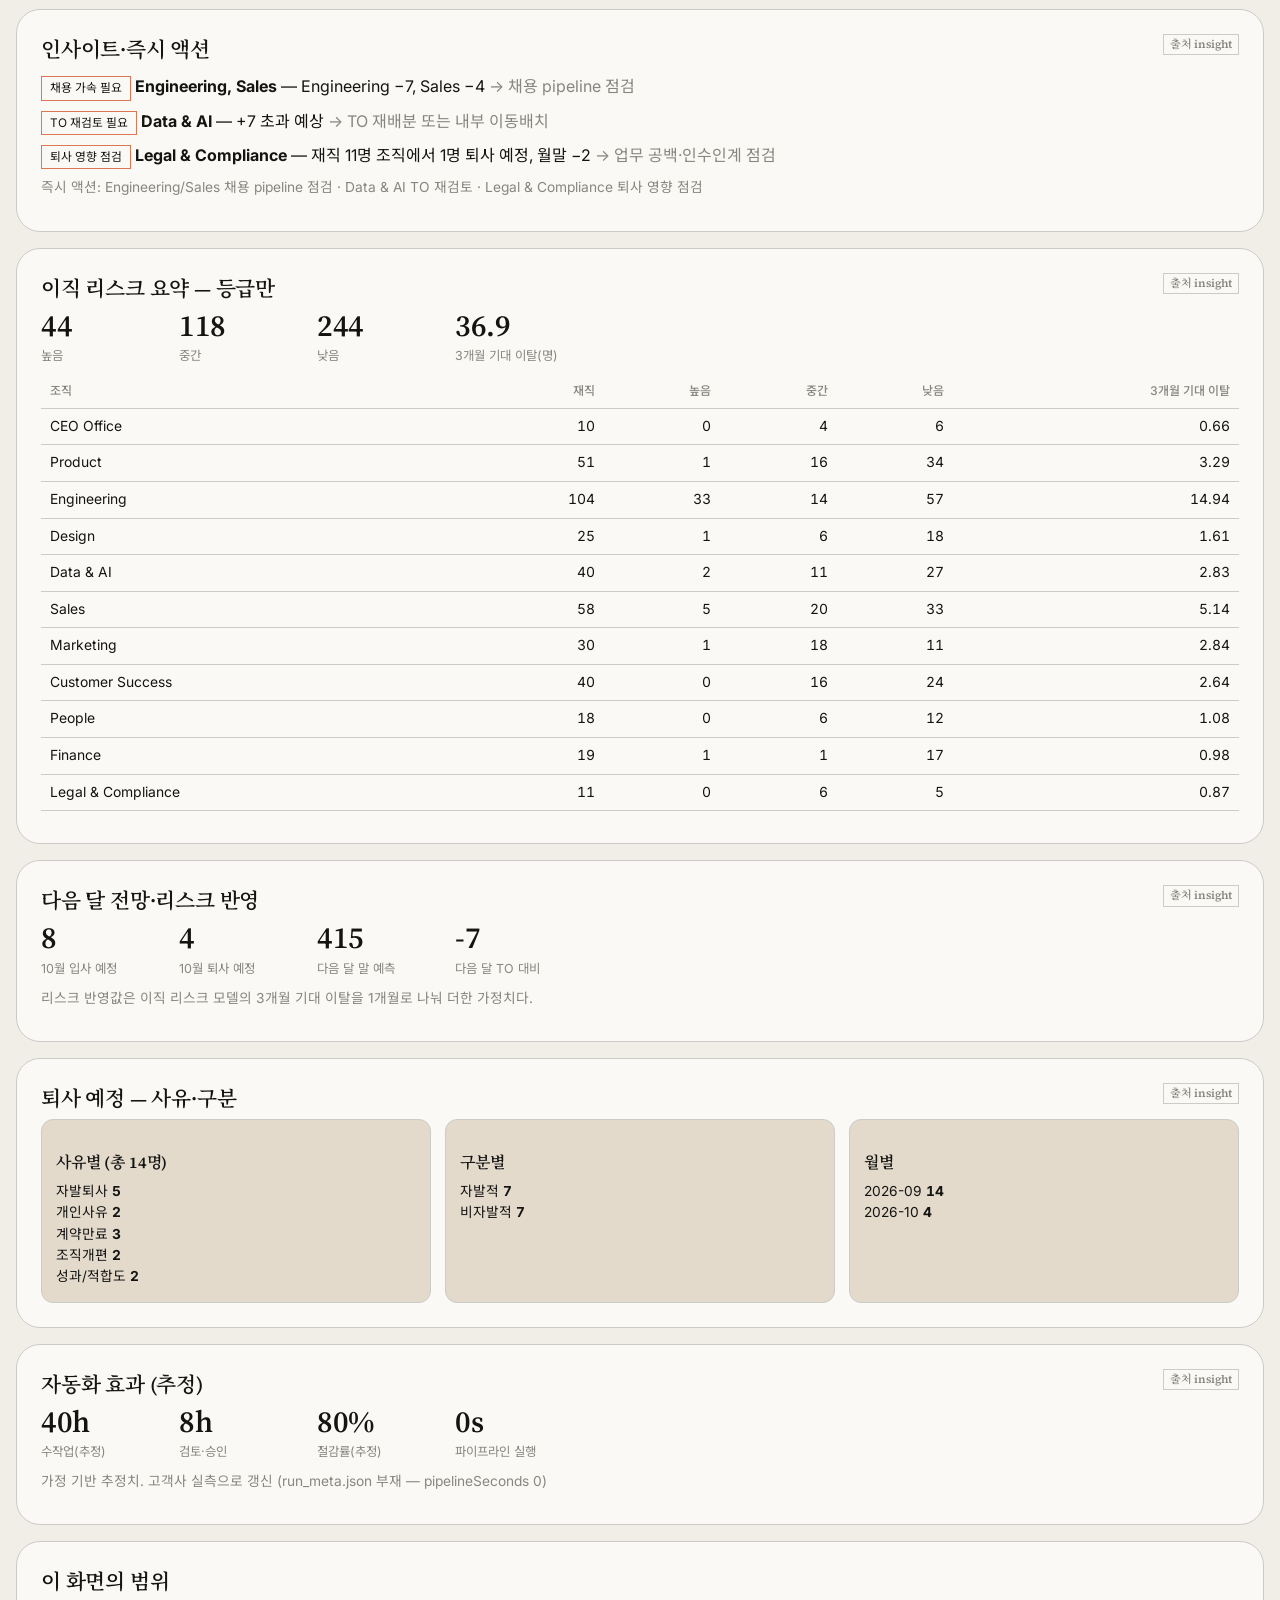
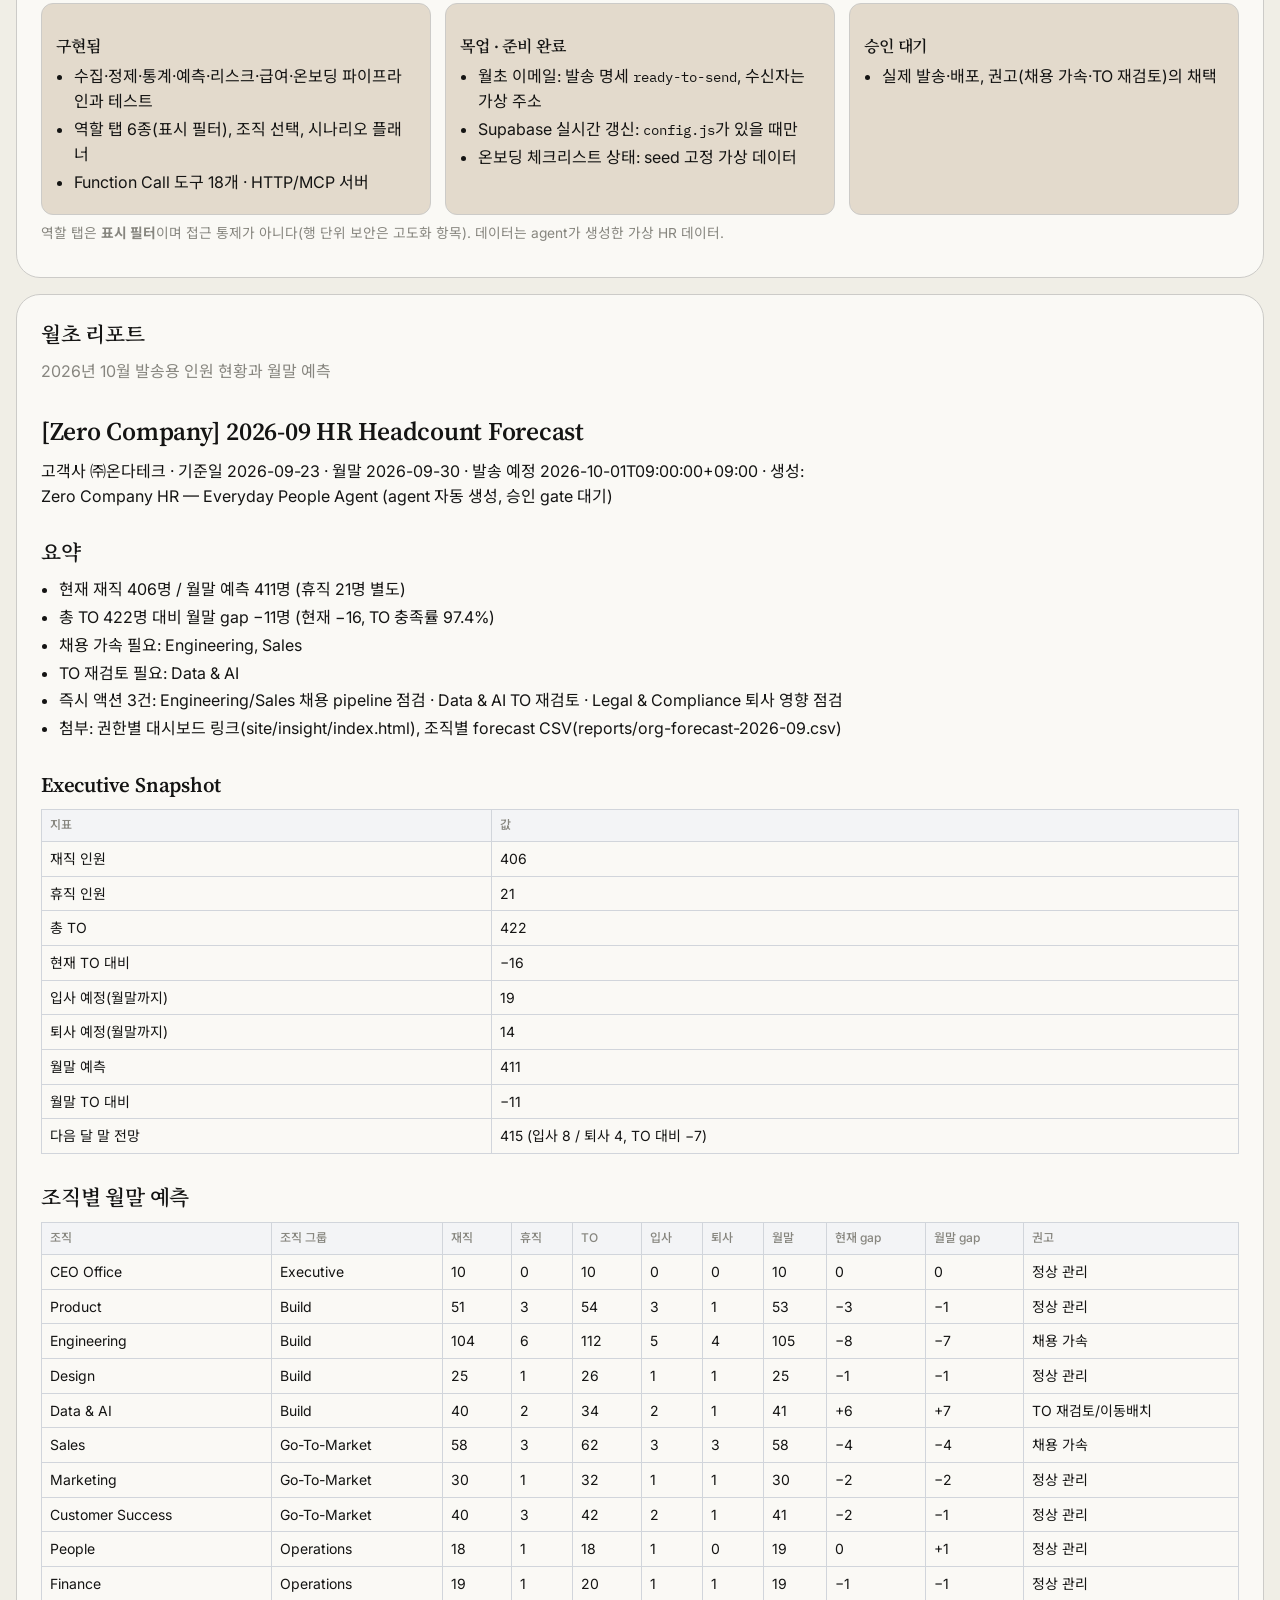
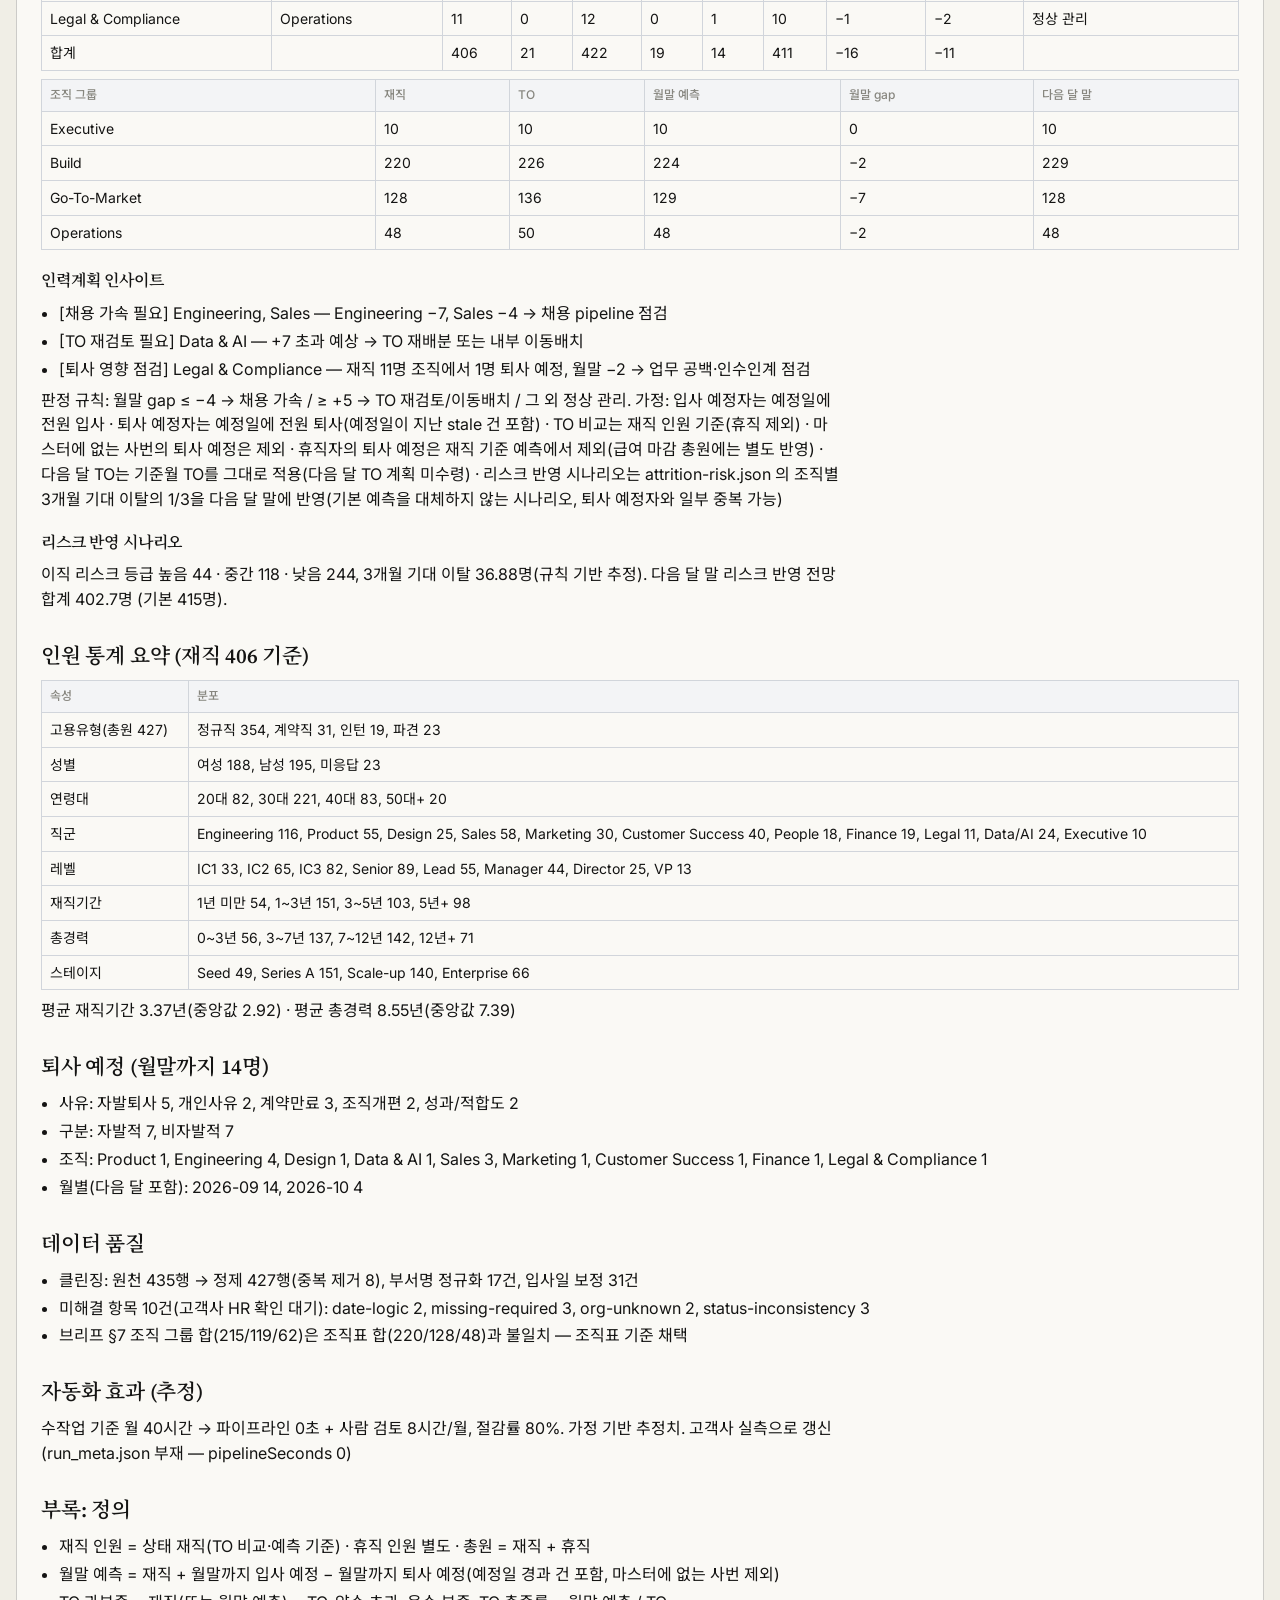
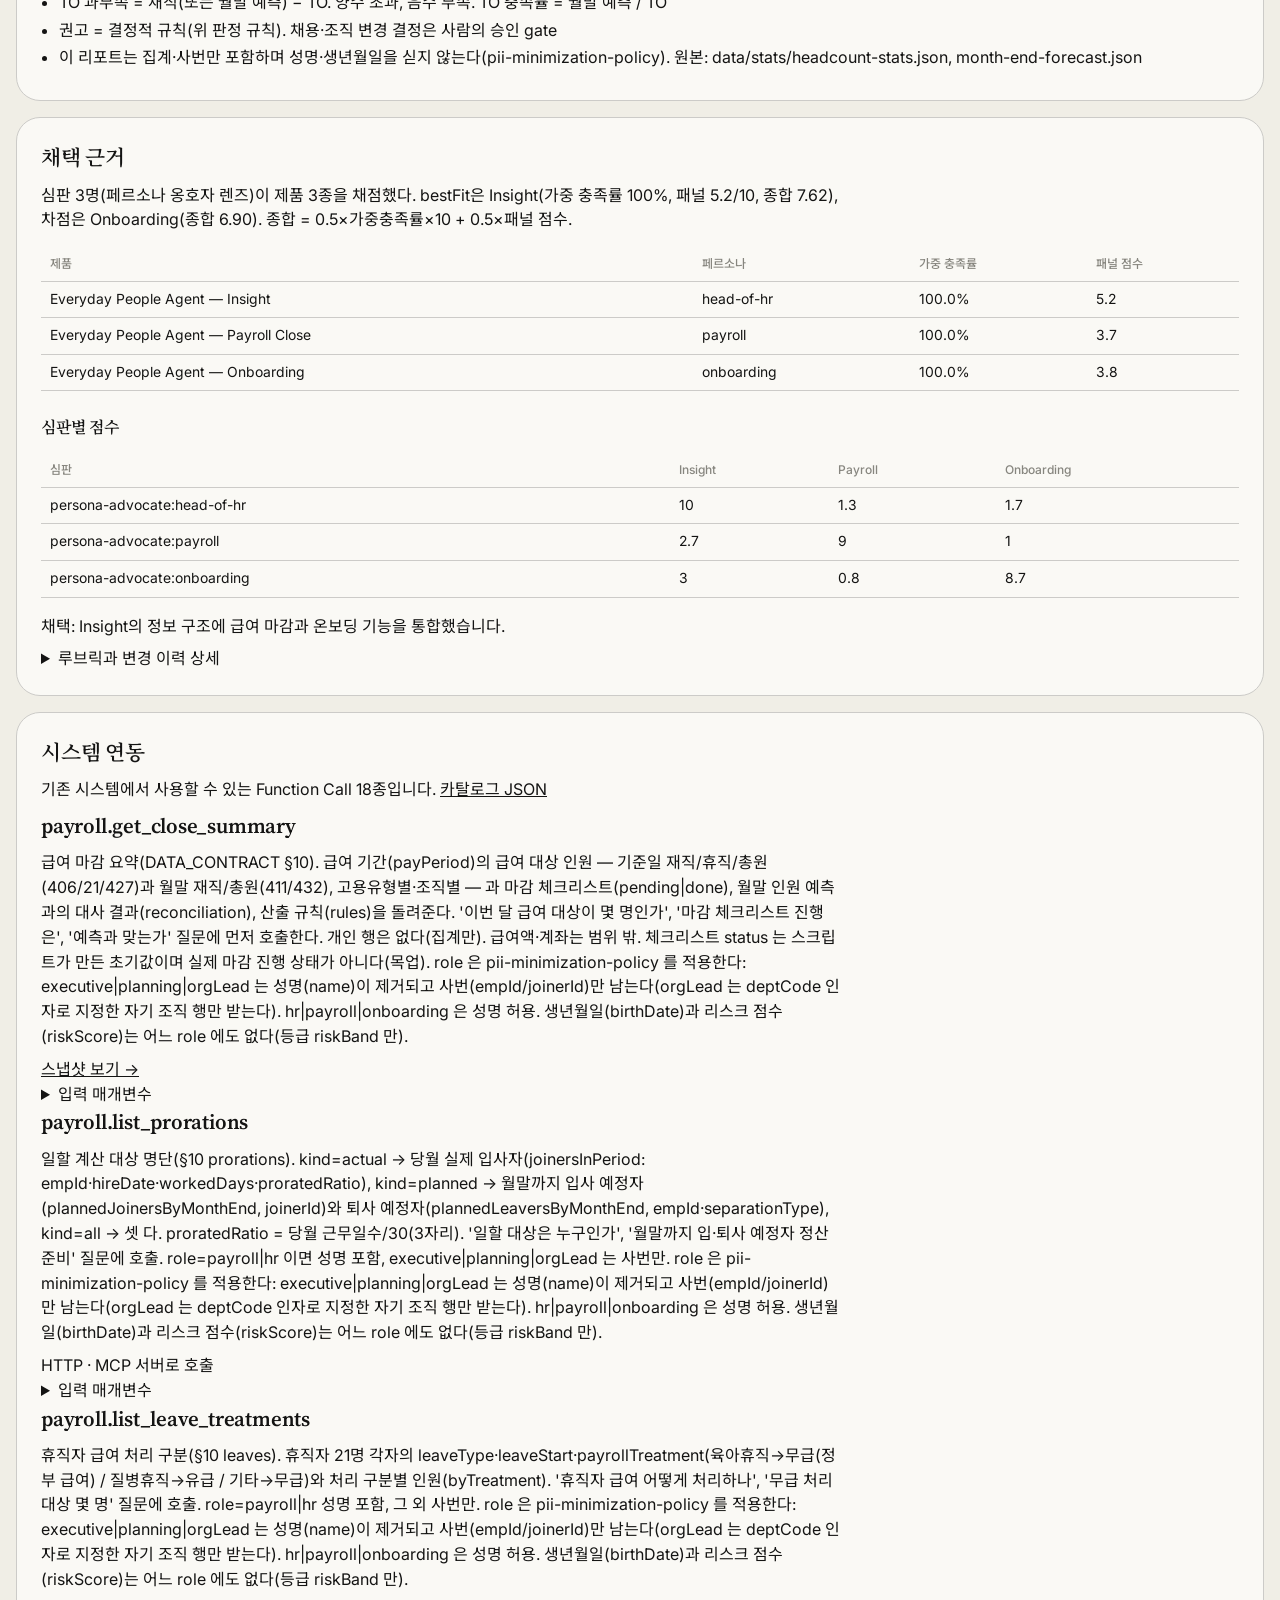
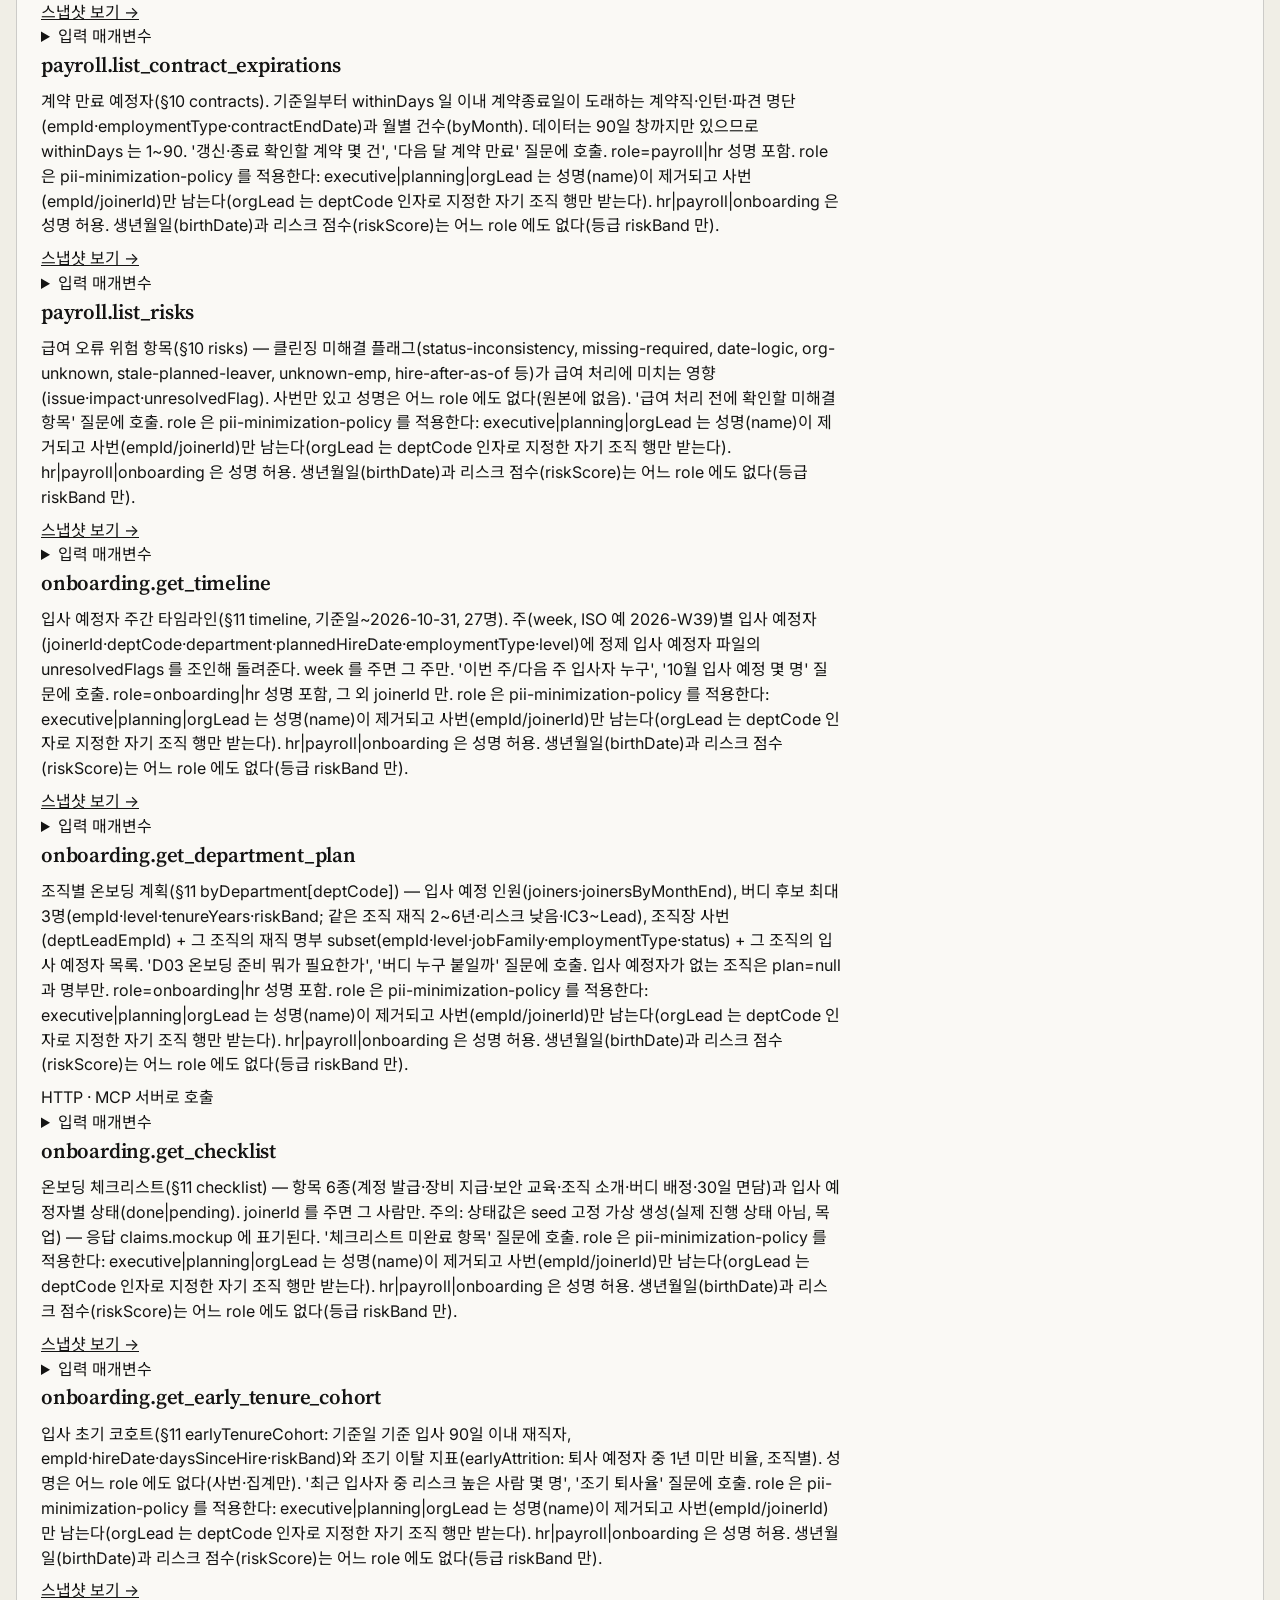
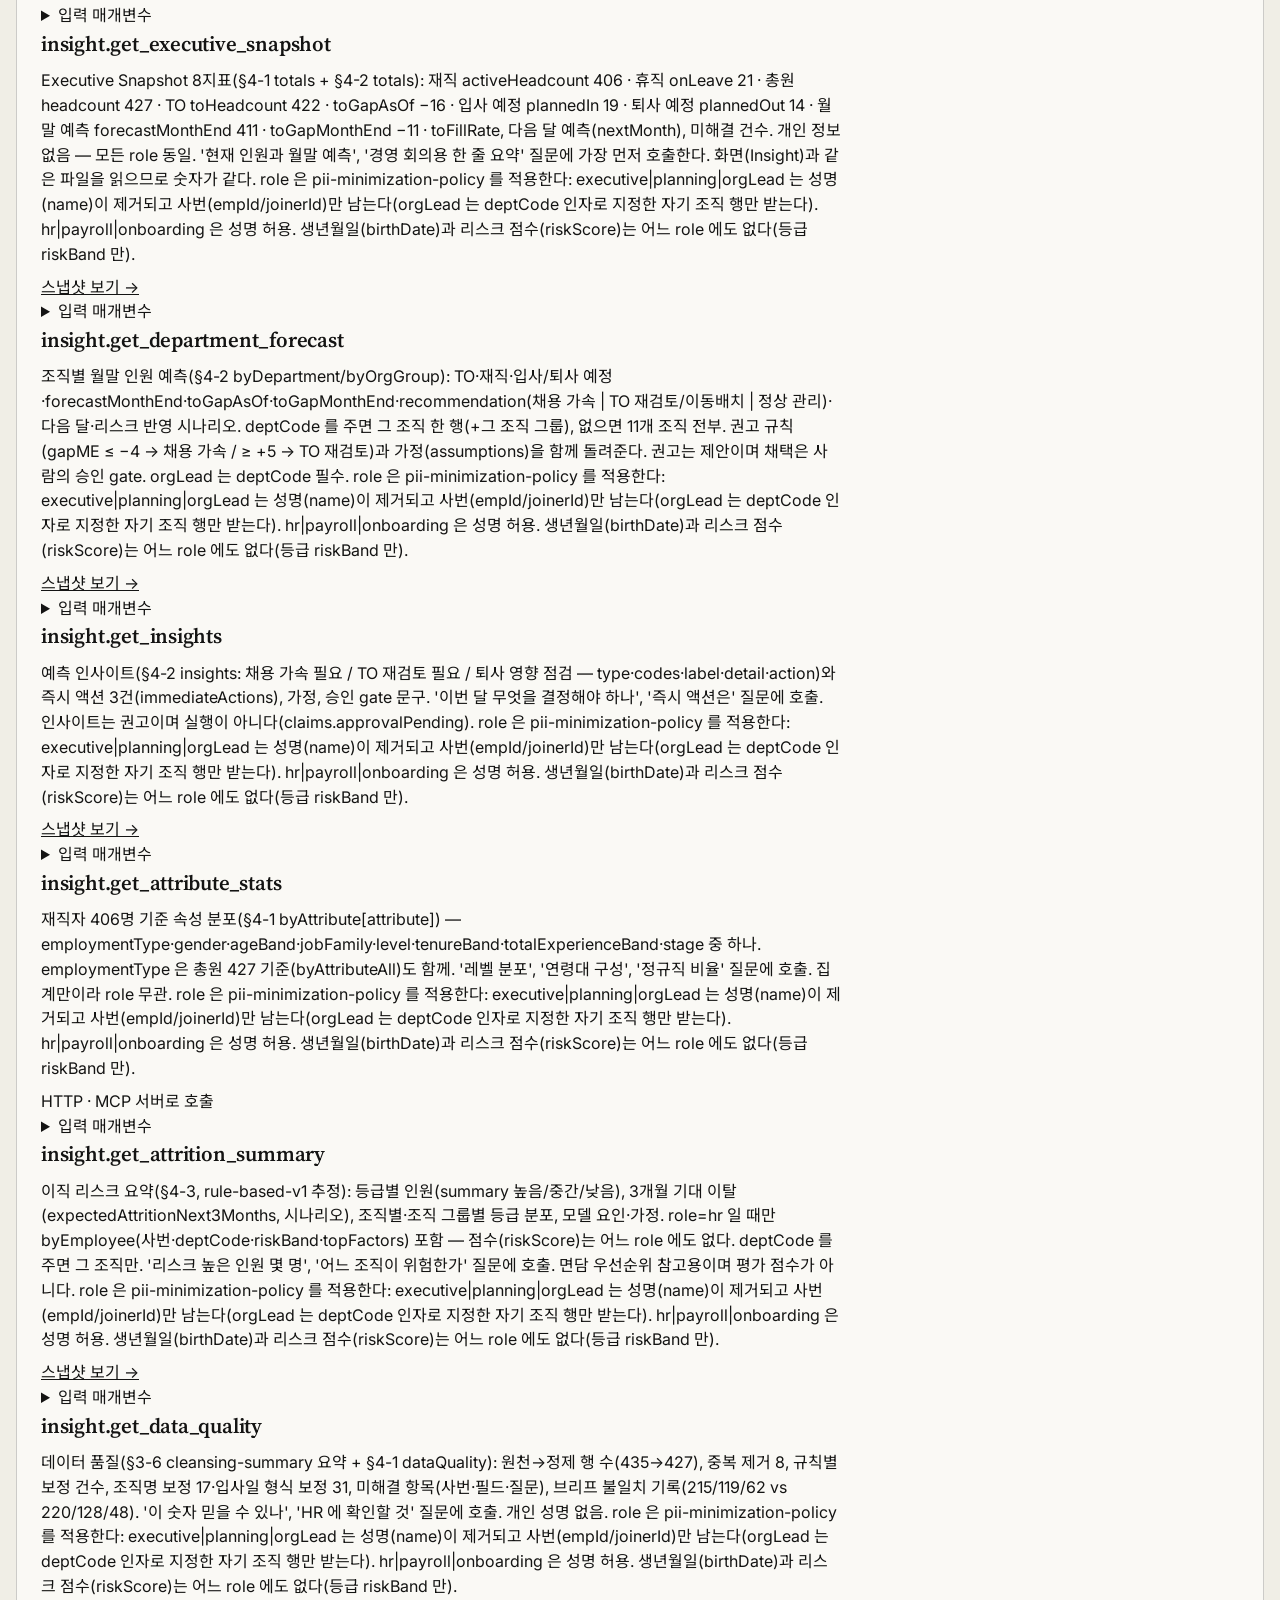
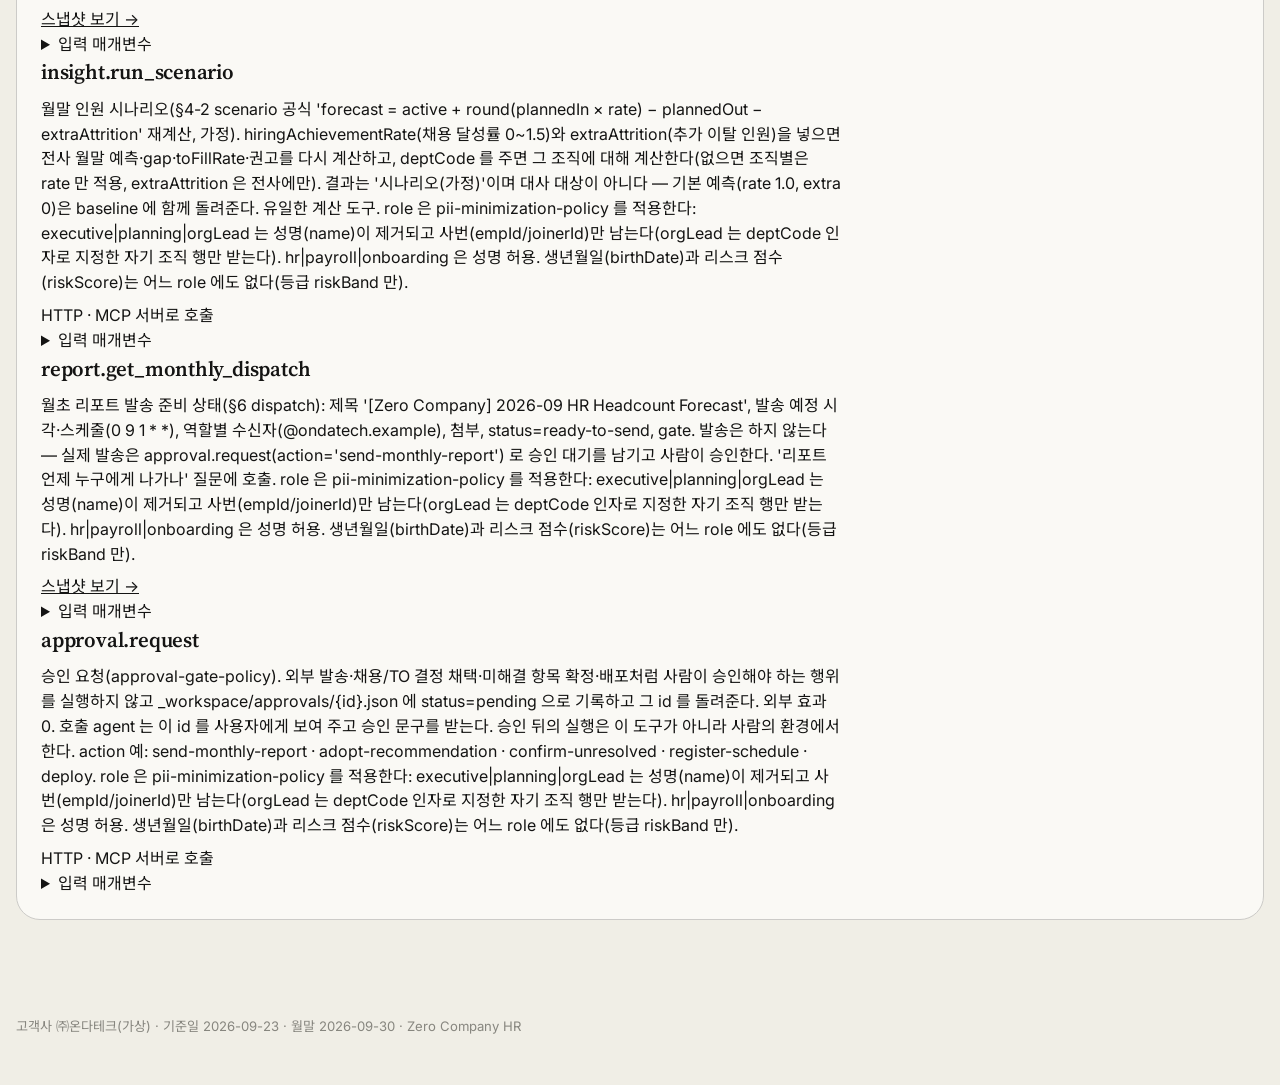
==== commit 29297159: "zero-hr: unify site in one workspace and link before site" ====
--- a/zero-hr/site/index.html
+++ b/zero-hr/site/index.html
@@ -3,273 +3,1120 @@
 <head>
 <meta charset="utf-8">
 <meta name="viewport" content="width=device-width, initial-scale=1">
-<title>Everyday People Agent — Zero Company HR</title>
-<meta name="description" content="Zero Company HR — agent가 HR 운영을 직접 수행하는 HR Operations Agent Platform. 인원 통계·월말 예측·급여 마감·온보딩 계획을 화면과 Function Call로 제공한다.">
+<title>Zero HR — 통합 워크스페이스</title>
+<meta name="description" content="Zero Company HR 통합 제품 — 역할 탭 6종(경영진·HR·경영기획·조직장·급여·온보딩)으로 인원 통계·월말 예측·급여 마감·온보딩 계획을 하나의 데이터 계층에서 본다.">
 <link rel="preconnect" href="https://fonts.googleapis.com">
 <link rel="preconnect" href="https://fonts.gstatic.com" crossorigin>
 <link href="https://fonts.googleapis.com/css2?family=Source+Serif+4:opsz,wght@8..60,400;8..60,600&family=Inter:wght@400;500;600;700&family=Noto+Serif+KR:wght@400;600&family=Noto+Sans+KR:wght@400;500;700&family=IBM+Plex+Mono&display=swap" rel="stylesheet">
 <style>
-/* Anthropic 디자인 시스템 — .claude/skills/product-build/references/design-system.md 정본 */
 :root {
   color-scheme: light;
-  --bg: #f0eee6; --surface: #faf9f5; --surface-2: #e3dacc; --surface-hero: #f5e3c7;
-  --ink: #141413; --ink-2: #3d3d3a; --ink-muted: #87867f; --ink-faint: #b0aea5;
-  --line: #cccbc8; --line-strong: #87867f;
-  --accent: #d97757; --accent-deep: #c6613f; --on-accent: #ffffff;
-  --series-1: #d97757; --series-2: #3d3d3a; --series-3: #b8965e; --series-4: #7f8b74;
-  --good: #6f8f6a; --warning: #b8965e; --critical: #c6613f; --neutral: #87867f;
-  --radius: 24px; --radius-btn: 12px; --radius-cta: 8px; --radius-badge: 0px; --gutter: 16px; --max-w: 1280px;
-  --font-serif: "Source Serif 4", "Noto Serif KR", Georgia, serif;
-  --font-sans: "Inter", "Noto Sans KR", -apple-system, BlinkMacSystemFont, "Segoe UI", "Apple SD Gothic Neo", sans-serif;
-  --font-mono: "IBM Plex Mono", ui-monospace, SFMono-Regular, Menlo, monospace;
+  --bg:#f0eee6; --surface:#faf9f5; --surface-2:#e3dacc; --surface-hero:#f5e3c7;
+  --ink:#141413; --ink-2:#3d3d3a; --ink-muted:#87867f; --ink-faint:#b0aea5;
+  --line:#cccbc8; --line-strong:#87867f;
+  --accent:#d97757; --accent-deep:#c6613f; --on-accent:#fff;
+  --series-1:#d97757; --series-2:#3d3d3a; --series-3:#b8965e; --series-4:#7f8b74;
+  --diverge-neg:#c6613f; --diverge-pos:#7f8b74; --diverge-mid:#cccbc8;
+  --good:#6f8f6a; --warning:#b8965e; --critical:#c6613f; --neutral:#87867f;
+  --radius:24px; --radius-btn:12px; --radius-cta:8px; --radius-badge:0px; --gutter:16px; --max-w:1280px;
+  --font-serif:"Source Serif 4","Noto Serif KR",Georgia,serif;
+  --font-sans:"Inter","Noto Sans KR",-apple-system,BlinkMacSystemFont,"Segoe UI","Apple SD Gothic Neo",sans-serif;
+  --font-mono:"IBM Plex Mono",ui-monospace,SFMono-Regular,Menlo,monospace;
 }
-@media (prefers-color-scheme: dark) {
-  :root:not([data-theme="light"]) {
-    color-scheme: dark;
-    --bg: #141413; --surface: #1f1f1e; --surface-2: #2a2a28; --surface-hero: #2f2a22;
-    --ink: #faf9f5; --ink-2: #e3dacc; --ink-muted: #b0aea5; --ink-faint: #87867f;
-    --line: #3d3d3a; --line-strong: #87867f; --series-2: #cccbc8;
-  }
-}
-:root[data-theme="dark"] {
-  color-scheme: dark;
-  --bg: #141413; --surface: #1f1f1e; --surface-2: #2a2a28; --surface-hero: #2f2a22;
-  --ink: #faf9f5; --ink-2: #e3dacc; --ink-muted: #b0aea5; --ink-faint: #87867f;
-  --line: #3d3d3a; --line-strong: #87867f; --series-2: #cccbc8;
-}
-html { background: var(--bg); }
-body { margin: 0; background: var(--bg); color: var(--ink); font-family: var(--font-sans); line-height: 1.5; -webkit-text-size-adjust: 100%; }
-h1, h2, h3, .display, .tile-value { font-family: var(--font-serif); letter-spacing: -0.01em; }
-h1 { font-size: 1.75rem; font-weight: 600; margin: 0; }
-h2 { font-size: 1.35rem; font-weight: 600; margin: 0 0 12px; }
-h3 { font-size: 1.05rem; font-weight: 600; margin: 0 0 6px; }
-a { color: var(--ink); text-decoration: underline; }
-a:hover { color: var(--accent-deep); }
-p { margin: 8px 0; }
-.muted { color: var(--ink-muted); } .small { font-size: 0.85rem; } .num { font-variant-numeric: tabular-nums; }
-:focus-visible { outline: 2px solid var(--accent); outline-offset: 2px; }
-.app-header { max-width: var(--max-w); margin: 0 auto; padding: 16px var(--gutter); display: flex; flex-wrap: wrap; gap: 8px 24px; align-items: baseline; border-bottom: 1px solid var(--line); }
-.brand { font-family: var(--font-serif); font-size: 1.1rem; font-weight: 600; }
-.brand span { display: block; font-family: var(--font-sans); font-size: 0.78rem; font-weight: 500; color: var(--ink-muted); }
-.hdr-right { margin-left: auto; display: flex; flex-wrap: wrap; gap: 12px; align-items: center; font-size: 0.85rem; color: var(--ink-2); }
-main { max-width: var(--max-w); margin: 0 auto; padding: 0 var(--gutter) 64px; }
-section { background: var(--surface); border: 1px solid var(--line); border-radius: var(--radius); padding: 24px; margin: 16px 0; }
-section.hero { background: var(--surface-hero); }
-.display { font-size: 2.2rem; line-height: 1.15; margin: 0 0 8px; font-weight: 400; }
-.lede { font-size: 1.05rem; max-width: 62ch; color: var(--ink-2); }
-.kpis { display: flex; flex-wrap: wrap; gap: 8px 32px; margin-top: 16px; }
-.kpi { min-width: 120px; }
-.tile-value { display: block; font-size: 2rem; font-weight: 600; font-variant-numeric: tabular-nums; }
-.kpi span.label { font-size: 0.8rem; color: var(--ink-muted); }
-.cards { display: grid; grid-template-columns: repeat(auto-fit, minmax(240px, 1fr)); gap: 16px; }
-.card { background: var(--surface); border: 1px solid var(--line); border-radius: var(--radius); padding: 20px; display: flex; flex-direction: column; gap: 6px; }
-.card .persona { font-size: 0.8rem; color: var(--ink-muted); }
-.card .go { margin-top: auto; padding-top: 12px; }
-.badge { display: inline-block; padding: 2px 8px; border-radius: var(--radius-badge); border: 1px solid var(--line-strong); font-size: 0.75rem; color: var(--ink); }
-.badge.accent { border-color: var(--accent); }
-.cta { display: inline-block; background: var(--accent); color: var(--on-accent); border-radius: var(--radius-cta); padding: 10px 20px; text-decoration: none; font-weight: 600; }
-.cta:hover { background: var(--accent-deep); color: var(--on-accent); }
-.btn { display: inline-block; border: 1px solid var(--line-strong); border-radius: var(--radius-btn); padding: 8px 16px; text-decoration: none; }
-table { border-collapse: collapse; width: 100%; font-size: 0.9rem; }
-th, td { text-align: left; padding: 8px 10px; border-bottom: 1px solid var(--line); vertical-align: top; }
-th { font-size: 0.78rem; font-weight: 500; color: var(--ink-muted); }
-td.num, th.num { text-align: right; font-variant-numeric: tabular-nums; }
-.pipeline { display: flex; flex-wrap: wrap; gap: 8px; align-items: center; font-size: 0.9rem; color: var(--ink-2); }
-.pipeline b { font-weight: 600; color: var(--ink); }
-.claims { display: grid; grid-template-columns: repeat(auto-fit, minmax(220px, 1fr)); gap: 16px; }
-.claims h3 { font-size: 0.95rem; }
-.claims ul { margin: 0; padding-left: 18px; font-size: 0.88rem; color: var(--ink-2); }
-footer.page { max-width: var(--max-w); margin: 0 auto; padding: 16px var(--gutter) 48px; color: var(--ink-muted); font-size: 0.82rem; }
-code { font-family: var(--font-mono); font-size: 0.85em; }
-@media (max-width: 480px) { section { padding: 16px; border-radius: 16px; } .display { font-size: 1.6rem; } }
+@media (prefers-color-scheme: dark){:root:not([data-theme="light"]){color-scheme:dark;
+  --bg:#141413;--surface:#1f1f1e;--surface-2:#2a2a28;--surface-hero:#2f2a22;
+  --ink:#faf9f5;--ink-2:#e3dacc;--ink-muted:#b0aea5;--ink-faint:#87867f;--line:#3d3d3a;--series-2:#cccbc8;--diverge-mid:#3d3d3a;}}
+:root[data-theme="dark"]{color-scheme:dark;
+  --bg:#141413;--surface:#1f1f1e;--surface-2:#2a2a28;--surface-hero:#2f2a22;
+  --ink:#faf9f5;--ink-2:#e3dacc;--ink-muted:#b0aea5;--ink-faint:#87867f;--line:#3d3d3a;--series-2:#cccbc8;--diverge-mid:#3d3d3a;}
+html{background:var(--bg)}
+body{margin:0;background:var(--bg);color:var(--ink);font-family:var(--font-sans);line-height:1.55;-webkit-text-size-adjust:100%}
+h1,h2,h3,.tile-value{font-family:var(--font-serif);letter-spacing:-0.01em}
+h1{font-size:1.6rem;font-weight:600;margin:0}h2{font-size:1.3rem;font-weight:600;margin:0 0 4px}h3{font-size:1rem;font-weight:600;margin:16px 0 6px}
+a{color:var(--ink);text-decoration:underline}a:hover{color:var(--accent-deep)}
+p{margin:8px 0;max-width:80ch}
+.muted{color:var(--ink-muted)}.small{font-size:0.86rem}.num{font-variant-numeric:tabular-nums}
+:focus-visible{outline:2px solid var(--accent);outline-offset:2px}
+.skip{position:absolute;left:-999px}.skip:focus{left:8px;top:8px;z-index:9;background:var(--surface);padding:8px}
+.app-header{max-width:var(--max-w);margin:0 auto;padding:14px var(--gutter);display:flex;flex-wrap:wrap;gap:8px 20px;align-items:baseline;border-bottom:1px solid var(--line)}
+.brand{font-family:var(--font-serif);font-size:1.05rem;font-weight:600}
+.brand span{display:block;font-family:var(--font-sans);font-size:0.76rem;font-weight:500;color:var(--ink-muted)}
+.hdr-right{margin-left:auto;display:flex;flex-wrap:wrap;gap:10px;align-items:center;font-size:0.84rem;color:var(--ink-2)}
+main{max-width:var(--max-w);margin:0 auto;padding:0 var(--gutter) 64px}
+section{background:var(--surface);border:1px solid var(--line);border-radius:var(--radius);padding:24px;margin:16px 0;box-shadow:none}
+section[data-section="kpi"]{background:var(--surface-hero)}
+.roles{display:flex;flex-wrap:wrap;gap:8px;margin:16px 0}
+.roles label{display:inline-flex;align-items:center;gap:6px;padding:8px 16px;border:1px solid var(--line-strong);border-radius:var(--radius-btn);cursor:pointer;background:transparent;font-size:0.9rem}
+.roles label:has(input:checked){border-color:var(--ink);border-bottom:2px solid var(--accent);background:var(--surface-2);font-weight:600}
+.roles input{position:absolute;opacity:0;width:0;height:0}
+.tiles{display:flex;flex-wrap:wrap;gap:8px 28px}
+.tile{min-width:110px}
+.tile-value{display:block;font-size:1.9rem;font-weight:600;font-variant-numeric:tabular-nums;line-height:1.1}
+.tile span.label{font-size:0.78rem;color:var(--ink-muted)}
+table{border-collapse:collapse;width:100%;font-size:0.87rem;margin:8px 0}
+th,td{text-align:left;padding:7px 9px;border-bottom:1px solid var(--line);vertical-align:top}
+th{font-size:0.75rem;font-weight:500;color:var(--ink-muted)}
+td.num,th.num{text-align:right;font-variant-numeric:tabular-nums}
+.wrap{overflow-x:auto}
+.badge{display:inline-block;padding:2px 8px;border-radius:var(--radius-badge);border:1px solid var(--line-strong);font-size:0.74rem;white-space:nowrap}
+.badge.accent{border-color:var(--accent)}.badge.good{border-color:var(--good)}.badge.warn{border-color:var(--warning)}.badge.bad{border-color:var(--critical)}
+.origin{float:right;font-size:0.7rem;color:var(--ink-muted);border:1px solid var(--line);padding:1px 6px}
+.bar{position:relative;height:10px;background:var(--surface-2);border:1px solid var(--line)}
+.bar>i{position:absolute;top:0;bottom:0;display:block}
+.cols{display:grid;grid-template-columns:repeat(auto-fit,minmax(240px,1fr));gap:14px}
+.panel{background:var(--surface-2);border:1px solid var(--line);border-radius:var(--radius-btn);padding:14px}
+.cards{display:grid;grid-template-columns:repeat(auto-fit,minmax(210px,1fr));gap:12px}
+.card{border:1px solid var(--line);border-radius:var(--radius-btn);padding:12px;background:var(--surface)}
+.card.now{border-color:var(--accent);border-left-width:3px}
+ul{margin:6px 0;padding-left:18px}li{margin:3px 0}
+code{font-family:var(--font-mono);font-size:0.85em}
+input[type=range]{width:180px;accent-color:var(--accent)}
+footer.page{max-width:var(--max-w);margin:0 auto;padding:16px var(--gutter) 48px;color:var(--ink-muted);font-size:0.82rem}
+[hidden]{display:none !important}
+@media (max-width:480px){section{padding:16px;border-radius:16px}.tile-value{font-size:1.5rem}}
 </style>
+<link rel="stylesheet" href="/assets/workspace.css">
 </head>
-<body>
+<body data-workspace-page="dashboard">
+<!-- workspace:start -->
+<aside class="workspace-sidebar" aria-label="Zero HR 워크스페이스">
+  <a class="workspace-brand" href="/"><span class="workspace-mark" aria-hidden="true">z</span><span>Zero HR<small>Everyday People Agent</small></span></a>
+  <div class="workspace-company">㈜온다테크<small>People Operations Workspace</small></div>
+  <div class="workspace-group">PEOPLE OPERATIONS</div>
+  <nav class="workspace-nav" aria-label="전체 메뉴"><a href="/#dashboard" aria-current="page"><span class="workspace-icon" aria-hidden="true">◫</span>통합 대시보드</a><a href="/#insight"><span class="workspace-icon" aria-hidden="true">↗</span>인원 분석</a><a href="/#payroll"><span class="workspace-icon" aria-hidden="true">▤</span>급여 마감</a><a href="/#onboarding"><span class="workspace-icon" aria-hidden="true">⊕</span>온보딩</a><a href="/#report"><span class="workspace-icon" aria-hidden="true">▧</span>월초 리포트</a><div class="workspace-group">WORKSPACE</div><a href="/#decision"><span class="workspace-icon" aria-hidden="true">◇</span>채택 근거</a><a href="/#integrations"><span class="workspace-icon" aria-hidden="true">⌘</span>시스템 연동</a><a href="https://claude.ai/code/artifact/7e13938a-4161-4a07-b4be-d010dc6f33cb" target="_blank" rel="noopener noreferrer"><span class="workspace-icon" aria-hidden="true">↗</span>Before 사이트</a></nav>
+  <div class="workspace-footer">하나의 데이터, 연결된 HR 업무<br>가상 데이터 기반 데모</div>
+</aside>
+<div class="workspace-topbar"><strong>워크스페이스 &nbsp; / &nbsp; 통합 대시보드</strong><span>Zero Company HR</span></div>
+<!-- workspace:end -->
+<a class="skip" href="#main">본문으로</a>
 <header class="app-header">
-  <div class="brand">Everyday People Agent<span>Zero Company HR · HR Operations Agent Platform</span></div>
+  <div class="brand">Everyday People Agent<span>Zero Company HR · 통합 제품</span></div>
   <nav class="hdr-right">
-    <a href="insight/">Insight</a><a href="payroll/">Payroll Close</a><a href="onboard/">Onboarding</a>
-    <a href="app/">통합 제품</a><a href="decision/">채택 근거</a><a href="api/index.json">Function Call</a>
-    <span id="asof" class="muted"></span>
+    <a href="/">대시보드</a><a href="/decision/">채택 근거</a><a href="/api/index.json">Function Call</a>
+    <a href="/reports/monthly-report-2026-10.html" id="report-link">월초 리포트</a>
+    <span id="client" class="muted"></span><span id="asof" class="muted"></span>
+    <span id="source-badge" class="badge">내장 스냅샷</span>
   </nav>
 </header>
-<main>
-  <section class="hero" data-section="hero">
-    <p class="display">사람이 매달 손으로 하던 인원 리포트를<br>agent가 수집·정제·분석·배포까지 수행합니다.</p>
-    <p class="lede">고객사 ㈜온다테크의 인원현황 마스터·TO 계획·입퇴사 예정 데이터를 받아, 조직별 인원 통계와 월말 인원 예측을 만들고, 권한별 화면과 월초 리포트로 배포합니다. 급여·온보딩·인사 총괄은 각자 쓰는 시스템에서 Function Call로 같은 숫자를 받습니다.</p>
-    <div class="kpis" id="kpis"></div>
-    <p class="go" style="margin-top:20px"><a class="cta" href="insight/?view=executive">경영진 화면 열기</a> <a class="btn" href="decision/">왜 이 제품인가</a></p>
-  </section>
-
-  <section data-section="products">
-    <h2>제품</h2>
-    <p class="muted small">세 페르소나의 질문이 다르므로 시안을 세 개 만들고, 세 심판이 각자의 루브릭으로 채점한 뒤 하나로 합쳤습니다.</p>
-    <div class="cards" id="product-cards">
-      <article class="card">
-        <span class="persona">인사 총괄 · head-of-hr</span><h3>Insight</h3>
-        <p class="small">실시간 HR 리포트. 권한별 뷰 4종(경영진·HR·경영기획·조직장), TO 과부족, 월말·다음 달 예측, 이직 리스크, 데이터 품질.</p>
-        <p class="go"><a class="btn" href="insight/">열기</a> <span class="badge" data-fit-badge="insight"></span></p>
-      </article>
-      <article class="card">
-        <span class="persona">급여 담당 · payroll</span><h3>Payroll Close</h3>
-        <p class="small">월말 급여 마감 보드. 급여 대상 인원(기준일·월말), 일할 계산 대상, 휴직 처리 구분, 계약 만료, 오류 위험, 체크리스트. 금액은 다루지 않습니다.</p>
-        <p class="go"><a class="btn" href="payroll/">열기</a> <span class="badge" data-fit-badge="payroll"></span></p>
-      </article>
-      <article class="card">
-        <span class="persona">온보딩 담당 · onboarding</span><h3>Onboarding</h3>
-        <p class="small">입사 예정자 온보딩 보드. 주차별 타임라인, 조직 배치·버디, 체크리스트, 90일 코호트, 1년 미만 이탈률.</p>
-        <p class="go"><a class="btn" href="onboard/">열기</a> <span class="badge" data-fit-badge="onboard"></span></p>
-      </article>
-      <article class="card">
-        <span class="persona">세 페르소나 공통</span><h3>통합 제품</h3>
-        <p class="small">심판 결과로 승자 골격에 차점 제품의 강점을 흡수한 하나의 제품. 역할 탭 6종.</p>
-        <p class="go"><a class="btn" href="app/">열기</a> <span class="badge accent">심판 이후 생성</span></p>
-      </article>
-      <article class="card">
-        <span class="persona">의사결정 기록</span><h3>채택 근거</h3>
-        <p class="small">세 심판의 루브릭 항목별 채점, 종합 순위, 통합 결정, 변경 이력. 어떤 기준으로 이 서비스를 채택했는지의 과정.</p>
-        <p class="go"><a class="btn" href="decision/">열기</a></p>
-      </article>
-      <article class="card">
-        <span class="persona">기존 시스템 연동</span><h3>Function Call</h3>
-        <p class="small">급여·온보딩·인사 총괄 시스템의 agent가 도구로 호출합니다. 도구 18개, HTTP·MCP 서버, 정적 스냅샷.</p>
-        <p class="go"><a class="btn" href="api/index.json">카탈로그</a> <span class="badge">payroll · onboarding · insight</span></p>
-      </article>
+<main id="main">
+  <div class="roles" id="roles" role="radiogroup" aria-label="역할 선택"></div>
+  <p class="small muted" id="role-note"></p>
+
+  <section id="dashboard" data-section="kpi" data-role="executive hr planning orgLead payroll onboarding" data-origin="insight" data-fit="H-F1 P-F1 O-F1" data-evidence="stats.totals forecast.totals">
+    <h2>전사 요약 <span class="origin">출처 insight</span></h2>
+    <div class="tiles" id="kpi-tiles"></div>
+    <p class="small muted" id="kpi-foot"></p>
+  </section>
+
+  <section data-section="org-group-gap" data-role="executive hr planning orgLead payroll onboarding" data-origin="insight" data-fit="H-F1" data-evidence="forecast.byOrgGroup">
+    <h2>조직 그룹 TO 과부족 <span class="origin">출처 insight · 공통 계층</span></h2>
+    <div class="wrap" id="orggroup-table"></div>
+  </section>
+
+  <section id="insight" data-section="department-gap" data-role="executive hr planning orgLead payroll onboarding" data-origin="insight" data-fit="H-F1 H-F4" data-evidence="forecast.byDepartment">
+    <h2>조직별 현황·월말 예측·권고 <span class="origin">출처 insight · 공통 계층</span></h2>
+    <p class="small muted">심판 지적(인사 총괄 옹호자): 이 표와 권고 배지는 급여·온보딩 탭에서도 보여야 한다 — 공통 계층으로 승격했다.</p>
+    <div class="wrap" id="dept-table"></div>
+  </section>
+
+  <section data-section="insights" data-role="executive hr planning payroll onboarding" data-origin="insight" data-fit="H-F4" data-evidence="forecast.insights">
+    <h2>인사이트·즉시 액션 <span class="origin">출처 insight</span></h2>
+    <div id="insights"></div>
+  </section>
+
+  <section data-section="risk-summary" data-role="executive hr planning" data-origin="insight" data-fit="H-F5" data-evidence="attrition.summary">
+    <h2>이직 리스크 요약 — 등급만 <span class="origin">출처 insight</span></h2>
+    <div class="tiles" id="risk-tiles"></div>
+    <div class="wrap" id="risk-table"></div>
+  </section>
+
+  <section data-section="next-month" data-role="planning hr executive" data-origin="insight" data-fit="H-F12" data-evidence="forecast.totals.nextMonth">
+    <h2>다음 달 전망·리스크 반영 <span class="origin">출처 insight</span></h2>
+    <div class="tiles" id="next-tiles"></div>
+    <p class="small muted">리스크 반영값은 이직 리스크 모델의 3개월 기대 이탈을 1개월로 나눠 더한 가정치다.</p>
+  </section>
+
+  <section data-section="scenario" data-role="planning" data-origin="insight" data-fit="H-F12" data-evidence="forecast.scenario">
+    <h2>시나리오 플래너 <span class="origin">출처 insight</span></h2>
+    <p class="small muted">가정을 바꿔 월말 인원을 다시 계산한다. 저장하지 않으며 보고 수치가 아니다.</p>
+    <p><label>채용 달성률 <input type="range" id="sc-rate" min="0" max="100" step="10" value="100"> <b id="sc-rate-v">100%</b></label></p>
+    <p><label>추가 이탈 <input type="range" id="sc-extra" min="0" max="20" step="1" value="0"> <b id="sc-extra-v">0명</b></label></p>
+    <div class="tiles" id="sc-out"></div>
+    <p class="small"><span class="badge warn">시나리오(가정)</span> <span id="sc-formula" class="muted"></span></p>
+  </section>
+
+  <section data-section="attributes" data-role="hr planning" data-origin="insight" data-fit="H-F10" data-evidence="stats.byAttribute">
+    <h2>속성별 구성 (재직 406) <span class="origin">출처 insight</span></h2>
+    <div class="cols" id="attributes"></div>
+  </section>
+
+  <section data-section="separations" data-role="hr planning executive" data-origin="insight" data-fit="H-F11" data-evidence="stats.plannedSeparations">
+    <h2>퇴사 예정 — 사유·구분 <span class="origin">출처 insight</span></h2>
+    <div class="cols" id="separations"></div>
+  </section>
+
+  <section data-section="risk-people" data-role="hr" data-origin="insight" data-fit="H-F6" data-evidence="attrition.byEmployee hrDirectory">
+    <h2>리스크 높음 개인 — HR 전용 <span class="origin">출처 insight</span></h2>
+    <p class="small muted">점수는 표시하지 않고 등급과 요인만 보여준다. 면담 근거로 쓰기 위한 목록이다.</p>
+    <div class="wrap" id="risk-people"></div>
+  </section>
+
+  <section id="payroll" data-section="payroll-close" data-role="payroll hr" data-origin="payroll" data-fit="P-F1 P-F7" data-evidence="payrollClose.payrollHeadcount">
+    <h2>급여 마감 — 대상 인원 <span class="origin">출처 payroll</span></h2>
+    <div class="tiles" id="pay-tiles"></div>
+    <div class="wrap" id="pay-emptype"></div>
+  </section>
+
+  <section data-section="prorations" data-role="payroll hr" data-origin="payroll" data-fit="P-F2 P-F3 P-F12" data-evidence="payrollClose.prorations">
+    <h2>일할 계산 대상 <span class="origin">출처 payroll</span></h2>
+    <div class="wrap" id="prorations"></div>
+  </section>
+
+  <section data-section="leaves-contracts" data-role="payroll hr" data-origin="payroll" data-fit="P-F4 P-F5" data-evidence="payrollClose.leaves payrollClose.contracts">
+    <h2>휴직 처리·계약 만료 <span class="origin">출처 payroll</span></h2>
+    <div class="cols" id="leaves-contracts"></div>
+  </section>
+
+  <section data-section="risks" data-role="payroll hr planning" data-origin="payroll" data-fit="P-F6 H-F7" data-evidence="payrollClose.risks cleansingSummary.unresolvedItems">
+    <h2>위험·미해결 — 누가 처리하나 <span class="origin">출처 payroll · 어휘 이원화 흡수</span></h2>
+    <p class="small muted">급여 규칙이 파생시킨 항목은 <span class="badge bad">담당자 즉시 확인</span>, 클린징이 못 고친 항목은 <span class="badge warn">고객사 HR 확인 대기</span>. 내가 처리할 것과 물어봐야 할 것을 가른다.</p>
+    <div class="wrap" id="risks"></div>
+  </section>
+
+  <section data-section="checklist" data-role="payroll" data-origin="payroll" data-fit="P-F8" data-evidence="payrollClose.checklist">
+    <h2>급여 마감 체크리스트 <span class="origin">출처 payroll</span></h2>
+    <div class="wrap" id="pay-checklist"></div>
+  </section>
+
+  <section id="onboarding" data-section="timeline" data-role="onboarding hr" data-origin="onboard" data-fit="O-F1 O-F10" data-evidence="onboardingPlan.timeline plannedJoiners">
+    <h2>주차별 입사 타임라인 <span class="origin">출처 onboard</span></h2>
+    <p class="small muted" id="timeline-foot"></p>
+    <div id="timeline"></div>
+  </section>
+
+  <section data-section="onboard-departments" data-role="onboarding hr" data-origin="onboard" data-fit="O-F2 O-F4" data-evidence="onboardingPlan.byDepartment">
+    <h2>조직 배치·조직장·버디 후보 <span class="origin">출처 onboard</span></h2>
+    <div class="cards" id="onb-depts"></div>
+  </section>
+
+  <section data-section="onboard-checklist" data-role="onboarding" data-origin="onboard" data-fit="O-F3" data-evidence="onboardingPlan.checklist">
+    <h2>온보딩 준비 체크리스트 <span class="origin">출처 onboard</span></h2>
+    <p class="small muted">상태는 가상 생성(seed 고정) — 실제 준비 현황이 아니다.</p>
+    <div class="wrap" id="onb-checklist"></div>
+  </section>
+
+  <section data-section="cohort" data-role="onboarding hr" data-origin="onboard" data-fit="O-F5 O-F6" data-evidence="onboardingPlan.earlyTenureCohort onboardingPlan.earlyAttrition">
+    <h2>입사 90일 코호트·조기 이탈 <span class="origin">출처 onboard</span></h2>
+    <div class="tiles" id="cohort-tiles"></div>
+    <div class="wrap" id="cohort-table"></div>
+  </section>
+
+  <section data-section="org-lead" data-role="orgLead" data-origin="insight" data-fit="H-F13" data-evidence="forecast.byDepartment">
+    <h2>내 조직만 보기 <span class="origin">출처 insight</span></h2>
+    <p><label>조직 <select id="orglead-select"></select></label></p>
+    <div class="tiles" id="orglead-tiles"></div>
+    <p class="small muted">조직장 역할은 타 조직 상세와 개인 식별 정보를 보지 않는다. 입·퇴사 예정은 건수로만 표시한다.</p>
+  </section>
+
+  <section data-section="data-quality" data-role="hr planning" data-origin="insight" data-fit="H-F7" data-evidence="cleansingSummary">
+    <h2>데이터 품질 <span class="origin">출처 insight</span></h2>
+    <div class="tiles" id="dq-tiles"></div>
+    <div class="wrap" id="dq-table"></div>
+  </section>
+
+  <section data-section="automation" data-role="executive hr" data-origin="insight" data-fit="H-F9" data-evidence="automationEffect">
+    <h2>자동화 효과 (추정) <span class="origin">출처 insight</span></h2>
+    <div class="tiles" id="auto-tiles"></div>
+    <p class="small muted" id="auto-note"></p>
+  </section>
+
+  <section data-section="claims" data-role="executive hr planning orgLead payroll onboarding" data-origin="new" data-fit="H-F3 P-F9 O-F9" data-evidence="policy:claims-boundary-policy">
+    <h2>이 화면의 범위</h2>
+    <div class="cols">
+      <div class="panel"><h3>구현됨</h3><ul>
+        <li>수집·정제·통계·예측·리스크·급여·온보딩 파이프라인과 테스트</li>
+        <li>역할 탭 6종(표시 필터), 조직 선택, 시나리오 플래너</li>
+        <li>Function Call 도구 18개 · HTTP/MCP 서버</li></ul></div>
+      <div class="panel"><h3>목업 · 준비 완료</h3><ul>
+        <li>월초 이메일: 발송 명세 <code>ready-to-send</code>, 수신자는 가상 주소</li>
+        <li>Supabase 실시간 갱신: <code>config.js</code>가 있을 때만</li>
+        <li>온보딩 체크리스트 상태: seed 고정 가상 데이터</li></ul></div>
+      <div class="panel"><h3>승인 대기</h3><ul>
+        <li>실제 발송·배포, 권고(채용 가속·TO 재검토)의 채택</li></ul></div>
     </div>
-  </section>
-
-  <section data-section="comparison">
-    <h2>제품 비교 — 심판 3명</h2>
-    <div id="comparison-body"><p class="muted">제품 비교 대기 중 — product-judge 실행 후 <code>--product comparison --embed</code>로 갱신됩니다.</p></div>
-    <p class="small muted">상세 채점 과정(루브릭 항목·앵커·mustFix)은 <a href="decision/">채택 근거 페이지</a>에 있습니다.</p>
-  </section>
-
-  <section data-section="pipeline">
-    <h2>Zero Company OS — agent 4역할</h2>
-    <p class="pipeline"><b>데이터 통합</b> → <b>클린징</b> → <b>분석</b>(통계·예측·리스크·급여·온보딩) → <b>배포</b>(권한별 화면·월초 리포트·Function Call) → <span>owner agent가 종합하고 사람이 승인합니다.</span></p>
-    <p class="small muted">모든 단계는 핸드오프 로그(시도·근거·실패·검증·인계점)를 남기고, 외부 발송·배포는 사람 승인을 거칩니다.</p>
-  </section>
-
-  <section data-section="claims">
-    <h2>이 화면의 범위</h2>
-    <div class="claims">
-      <div><h3>구현됨</h3><ul>
-        <li>원천 생성·클린징·통계·월말 예측·이직 리스크·급여 마감·온보딩 계획 스크립트와 테스트</li>
-        <li>역할 전환·조직 선택·시나리오 플래너(가정 표기, 저장 안 함)</li>
-        <li>Function Call 도구 18개 · HTTP/MCP 서버 · 정적 스냅샷</li></ul></div>
-      <div><h3>목업 · 준비 완료</h3><ul>
-        <li>월초 이메일: 발송 명세만 <code>ready-to-send</code>, 수신자는 가상 주소</li>
-        <li>Supabase 실시간 갱신: <code>config.js</code>가 있을 때만 덮어씀</li>
-        <li>온보딩 체크리스트 상태: seed 고정 가상 데이터</li></ul></div>
-      <div><h3>승인 대기</h3><ul>
-        <li>실제 발송, GitHub·Supabase·Vercel 배포</li>
-        <li>채용 가속·TO 재검토 권고의 채택</li></ul></div>
-    </div>
-    <p class="small muted">역할 뷰는 <b>표시 필터</b>이며 접근 통제가 아닙니다(행 단위 보안은 고도화 항목). 데이터는 agent가 생성한 가상 HR 데이터입니다.</p>
-  </section>
+    <p class="small muted">역할 탭은 <b>표시 필터</b>이며 접근 통제가 아니다(행 단위 보안은 고도화 항목). 데이터는 agent가 생성한 가상 HR 데이터.</p>
+  </section>
+<section id="report" class="workspace-extra">
+      <h2>월초 리포트</h2><p class="muted">2026년 10월 발송용 인원 현황과 월말 예측</p>
+      <div class="workspace-report-content">
+<h1 style="margin:28px 0 8px">[Zero Company] 2026-09 HR Headcount Forecast</h1>
+<p style="margin:6px 0">고객사 ㈜온다테크 · 기준일 2026-09-23 · 월말 2026-09-30 · 발송 예정 2026-10-01T09:00:00+09:00 · 생성: Zero Company HR — Everyday People Agent (agent 자동 생성, 승인 gate 대기)</p>
+<h2 style="margin:28px 0 8px">요약</h2>
+<ul><li>현재 재직 406명 / 월말 예측 411명 (휴직 21명 별도)</li><li>총 TO 422명 대비 월말 gap −11명 (현재 −16, TO 충족률 97.4%)</li><li>채용 가속 필요: Engineering, Sales</li><li>TO 재검토 필요: Data &amp; AI</li><li>즉시 액션 3건: Engineering/Sales 채용 pipeline 점검 · Data &amp; AI TO 재검토 · Legal &amp; Compliance 퇴사 영향 점검</li><li>첨부: 권한별 대시보드 링크(site/insight/index.html), 조직별 forecast CSV(reports/org-forecast-2026-09.csv)</li></ul>
+<h2 style="margin:28px 0 8px">Executive Snapshot</h2>
+<table style="border-collapse:collapse;width:100%;font-size:14px;margin:8px 0"><thead><tr><th style="border:1px solid #d1d5db;background:#f3f4f6;padding:6px 8px;text-align:left">지표</th><th style="border:1px solid #d1d5db;background:#f3f4f6;padding:6px 8px;text-align:left">값</th></tr></thead><tbody><tr><td style="border:1px solid #d1d5db;padding:6px 8px">재직 인원</td><td style="border:1px solid #d1d5db;padding:6px 8px">406</td></tr><tr><td style="border:1px solid #d1d5db;padding:6px 8px">휴직 인원</td><td style="border:1px solid #d1d5db;padding:6px 8px">21</td></tr><tr><td style="border:1px solid #d1d5db;padding:6px 8px">총 TO</td><td style="border:1px solid #d1d5db;padding:6px 8px">422</td></tr><tr><td style="border:1px solid #d1d5db;padding:6px 8px">현재 TO 대비</td><td style="border:1px solid #d1d5db;padding:6px 8px">−16</td></tr><tr><td style="border:1px solid #d1d5db;padding:6px 8px">입사 예정(월말까지)</td><td style="border:1px solid #d1d5db;padding:6px 8px">19</td></tr><tr><td style="border:1px solid #d1d5db;padding:6px 8px">퇴사 예정(월말까지)</td><td style="border:1px solid #d1d5db;padding:6px 8px">14</td></tr><tr><td style="border:1px solid #d1d5db;padding:6px 8px">월말 예측</td><td style="border:1px solid #d1d5db;padding:6px 8px">411</td></tr><tr><td style="border:1px solid #d1d5db;padding:6px 8px">월말 TO 대비</td><td style="border:1px solid #d1d5db;padding:6px 8px">−11</td></tr><tr><td style="border:1px solid #d1d5db;padding:6px 8px">다음 달 말 전망</td><td style="border:1px solid #d1d5db;padding:6px 8px">415 (입사 8 / 퇴사 4, TO 대비 −7)</td></tr></tbody></table>
+<h2 style="margin:28px 0 8px">조직별 월말 예측</h2>
+<table style="border-collapse:collapse;width:100%;font-size:14px;margin:8px 0"><thead><tr><th style="border:1px solid #d1d5db;background:#f3f4f6;padding:6px 8px;text-align:left">조직</th><th style="border:1px solid #d1d5db;background:#f3f4f6;padding:6px 8px;text-align:left">조직 그룹</th><th style="border:1px solid #d1d5db;background:#f3f4f6;padding:6px 8px;text-align:left">재직</th><th style="border:1px solid #d1d5db;background:#f3f4f6;padding:6px 8px;text-align:left">휴직</th><th style="border:1px solid #d1d5db;background:#f3f4f6;padding:6px 8px;text-align:left">TO</th><th style="border:1px solid #d1d5db;background:#f3f4f6;padding:6px 8px;text-align:left">입사</th><th style="border:1px solid #d1d5db;background:#f3f4f6;padding:6px 8px;text-align:left">퇴사</th><th style="border:1px solid #d1d5db;background:#f3f4f6;padding:6px 8px;text-align:left">월말</th><th style="border:1px solid #d1d5db;background:#f3f4f6;padding:6px 8px;text-align:left">현재 gap</th><th style="border:1px solid #d1d5db;background:#f3f4f6;padding:6px 8px;text-align:left">월말 gap</th><th style="border:1px solid #d1d5db;background:#f3f4f6;padding:6px 8px;text-align:left">권고</th></tr></thead><tbody><tr><td style="border:1px solid #d1d5db;padding:6px 8px">CEO Office</td><td style="border:1px solid #d1d5db;padding:6px 8px">Executive</td><td style="border:1px solid #d1d5db;padding:6px 8px">10</td><td style="border:1px solid #d1d5db;padding:6px 8px">0</td><td style="border:1px solid #d1d5db;padding:6px 8px">10</td><td style="border:1px solid #d1d5db;padding:6px 8px">0</td><td style="border:1px solid #d1d5db;padding:6px 8px">0</td><td style="border:1px solid #d1d5db;padding:6px 8px">10</td><td style="border:1px solid #d1d5db;padding:6px 8px">0</td><td style="border:1px solid #d1d5db;padding:6px 8px">0</td><td style="border:1px solid #d1d5db;padding:6px 8px">정상 관리</td></tr><tr><td style="border:1px solid #d1d5db;padding:6px 8px">Product</td><td style="border:1px solid #d1d5db;padding:6px 8px">Build</td><td style="border:1px solid #d1d5db;padding:6px 8px">51</td><td style="border:1px solid #d1d5db;padding:6px 8px">3</td><td style="border:1px solid #d1d5db;padding:6px 8px">54</td><td style="border:1px solid #d1d5db;padding:6px 8px">3</td><td style="border:1px solid #d1d5db;padding:6px 8px">1</td><td style="border:1px solid #d1d5db;padding:6px 8px">53</td><td style="border:1px solid #d1d5db;padding:6px 8px">−3</td><td style="border:1px solid #d1d5db;padding:6px 8px">−1</td><td style="border:1px solid #d1d5db;padding:6px 8px">정상 관리</td></tr><tr><td style="border:1px solid #d1d5db;padding:6px 8px">Engineering</td><td style="border:1px solid #d1d5db;padding:6px 8px">Build</td><td style="border:1px solid #d1d5db;padding:6px 8px">104</td><td style="border:1px solid #d1d5db;padding:6px 8px">6</td><td style="border:1px solid #d1d5db;padding:6px 8px">112</td><td style="border:1px solid #d1d5db;padding:6px 8px">5</td><td style="border:1px solid #d1d5db;padding:6px 8px">4</td><td style="border:1px solid #d1d5db;padding:6px 8px">105</td><td style="border:1px solid #d1d5db;padding:6px 8px">−8</td><td style="border:1px solid #d1d5db;padding:6px 8px">−7</td><td style="border:1px solid #d1d5db;padding:6px 8px">채용 가속</td></tr><tr><td style="border:1px solid #d1d5db;padding:6px 8px">Design</td><td style="border:1px solid #d1d5db;padding:6px 8px">Build</td><td style="border:1px solid #d1d5db;padding:6px 8px">25</td><td style="border:1px solid #d1d5db;padding:6px 8px">1</td><td style="border:1px solid #d1d5db;padding:6px 8px">26</td><td style="border:1px solid #d1d5db;padding:6px 8px">1</td><td style="border:1px solid #d1d5db;padding:6px 8px">1</td><td style="border:1px solid #d1d5db;padding:6px 8px">25</td><td style="border:1px solid #d1d5db;padding:6px 8px">−1</td><td style="border:1px solid #d1d5db;padding:6px 8px">−1</td><td style="border:1px solid #d1d5db;padding:6px 8px">정상 관리</td></tr><tr><td style="border:1px solid #d1d5db;padding:6px 8px">Data &amp; AI</td><td style="border:1px solid #d1d5db;padding:6px 8px">Build</td><td style="border:1px solid #d1d5db;padding:6px 8px">40</td><td style="border:1px solid #d1d5db;padding:6px 8px">2</td><td style="border:1px solid #d1d5db;padding:6px 8px">34</td><td style="border:1px solid #d1d5db;padding:6px 8px">2</td><td style="border:1px solid #d1d5db;padding:6px 8px">1</td><td style="border:1px solid #d1d5db;padding:6px 8px">41</td><td style="border:1px solid #d1d5db;padding:6px 8px">+6</td><td style="border:1px solid #d1d5db;padding:6px 8px">+7</td><td style="border:1px solid #d1d5db;padding:6px 8px">TO 재검토/이동배치</td></tr><tr><td style="border:1px solid #d1d5db;padding:6px 8px">Sales</td><td style="border:1px solid #d1d5db;padding:6px 8px">Go-To-Market</td><td style="border:1px solid #d1d5db;padding:6px 8px">58</td><td style="border:1px solid #d1d5db;padding:6px 8px">3</td><td style="border:1px solid #d1d5db;padding:6px 8px">62</td><td style="border:1px solid #d1d5db;padding:6px 8px">3</td><td style="border:1px solid #d1d5db;padding:6px 8px">3</td><td style="border:1px solid #d1d5db;padding:6px 8px">58</td><td style="border:1px solid #d1d5db;padding:6px 8px">−4</td><td style="border:1px solid #d1d5db;padding:6px 8px">−4</td><td style="border:1px solid #d1d5db;padding:6px 8px">채용 가속</td></tr><tr><td style="border:1px solid #d1d5db;padding:6px 8px">Marketing</td><td style="border:1px solid #d1d5db;padding:6px 8px">Go-To-Market</td><td style="border:1px solid #d1d5db;padding:6px 8px">30</td><td style="border:1px solid #d1d5db;padding:6px 8px">1</td><td style="border:1px solid #d1d5db;padding:6px 8px">32</td><td style="border:1px solid #d1d5db;padding:6px 8px">1</td><td style="border:1px solid #d1d5db;padding:6px 8px">1</td><td style="border:1px solid #d1d5db;padding:6px 8px">30</td><td style="border:1px solid #d1d5db;padding:6px 8px">−2</td><td style="border:1px solid #d1d5db;padding:6px 8px">−2</td><td style="border:1px solid #d1d5db;padding:6px 8px">정상 관리</td></tr><tr><td style="border:1px solid #d1d5db;padding:6px 8px">Customer Success</td><td style="border:1px solid #d1d5db;padding:6px 8px">Go-To-Market</td><td style="border:1px solid #d1d5db;padding:6px 8px">40</td><td style="border:1px solid #d1d5db;padding:6px 8px">3</td><td style="border:1px solid #d1d5db;padding:6px 8px">42</td><td style="border:1px solid #d1d5db;padding:6px 8px">2</td><td style="border:1px solid #d1d5db;padding:6px 8px">1</td><td style="border:1px solid #d1d5db;padding:6px 8px">41</td><td style="border:1px solid #d1d5db;padding:6px 8px">−2</td><td style="border:1px solid #d1d5db;padding:6px 8px">−1</td><td style="border:1px solid #d1d5db;padding:6px 8px">정상 관리</td></tr><tr><td style="border:1px solid #d1d5db;padding:6px 8px">People</td><td style="border:1px solid #d1d5db;padding:6px 8px">Operations</td><td style="border:1px solid #d1d5db;padding:6px 8px">18</td><td style="border:1px solid #d1d5db;padding:6px 8px">1</td><td style="border:1px solid #d1d5db;padding:6px 8px">18</td><td style="border:1px solid #d1d5db;padding:6px 8px">1</td><td style="border:1px solid #d1d5db;padding:6px 8px">0</td><td style="border:1px solid #d1d5db;padding:6px 8px">19</td><td style="border:1px solid #d1d5db;padding:6px 8px">0</td><td style="border:1px solid #d1d5db;padding:6px 8px">+1</td><td style="border:1px solid #d1d5db;padding:6px 8px">정상 관리</td></tr><tr><td style="border:1px solid #d1d5db;padding:6px 8px">Finance</td><td style="border:1px solid #d1d5db;padding:6px 8px">Operations</td><td style="border:1px solid #d1d5db;padding:6px 8px">19</td><td style="border:1px solid #d1d5db;padding:6px 8px">1</td><td style="border:1px solid #d1d5db;padding:6px 8px">20</td><td style="border:1px solid #d1d5db;padding:6px 8px">1</td><td style="border:1px solid #d1d5db;padding:6px 8px">1</td><td style="border:1px solid #d1d5db;padding:6px 8px">19</td><td style="border:1px solid #d1d5db;padding:6px 8px">−1</td><td style="border:1px solid #d1d5db;padding:6px 8px">−1</td><td style="border:1px solid #d1d5db;padding:6px 8px">정상 관리</td></tr><tr><td style="border:1px solid #d1d5db;padding:6px 8px">Legal &amp; Compliance</td><td style="border:1px solid #d1d5db;padding:6px 8px">Operations</td><td style="border:1px solid #d1d5db;padding:6px 8px">11</td><td style="border:1px solid #d1d5db;padding:6px 8px">0</td><td style="border:1px solid #d1d5db;padding:6px 8px">12</td><td style="border:1px solid #d1d5db;padding:6px 8px">0</td><td style="border:1px solid #d1d5db;padding:6px 8px">1</td><td style="border:1px solid #d1d5db;padding:6px 8px">10</td><td style="border:1px solid #d1d5db;padding:6px 8px">−1</td><td style="border:1px solid #d1d5db;padding:6px 8px">−2</td><td style="border:1px solid #d1d5db;padding:6px 8px">정상 관리</td></tr><tr><td style="border:1px solid #d1d5db;padding:6px 8px">합계</td><td style="border:1px solid #d1d5db;padding:6px 8px"></td><td style="border:1px solid #d1d5db;padding:6px 8px">406</td><td style="border:1px solid #d1d5db;padding:6px 8px">21</td><td style="border:1px solid #d1d5db;padding:6px 8px">422</td><td style="border:1px solid #d1d5db;padding:6px 8px">19</td><td style="border:1px solid #d1d5db;padding:6px 8px">14</td><td style="border:1px solid #d1d5db;padding:6px 8px">411</td><td style="border:1px solid #d1d5db;padding:6px 8px">−16</td><td style="border:1px solid #d1d5db;padding:6px 8px">−11</td><td style="border:1px solid #d1d5db;padding:6px 8px"></td></tr></tbody></table>
+<table style="border-collapse:collapse;width:100%;font-size:14px;margin:8px 0"><thead><tr><th style="border:1px solid #d1d5db;background:#f3f4f6;padding:6px 8px;text-align:left">조직 그룹</th><th style="border:1px solid #d1d5db;background:#f3f4f6;padding:6px 8px;text-align:left">재직</th><th style="border:1px solid #d1d5db;background:#f3f4f6;padding:6px 8px;text-align:left">TO</th><th style="border:1px solid #d1d5db;background:#f3f4f6;padding:6px 8px;text-align:left">월말 예측</th><th style="border:1px solid #d1d5db;background:#f3f4f6;padding:6px 8px;text-align:left">월말 gap</th><th style="border:1px solid #d1d5db;background:#f3f4f6;padding:6px 8px;text-align:left">다음 달 말</th></tr></thead><tbody><tr><td style="border:1px solid #d1d5db;padding:6px 8px">Executive</td><td style="border:1px solid #d1d5db;padding:6px 8px">10</td><td style="border:1px solid #d1d5db;padding:6px 8px">10</td><td style="border:1px solid #d1d5db;padding:6px 8px">10</td><td style="border:1px solid #d1d5db;padding:6px 8px">0</td><td style="border:1px solid #d1d5db;padding:6px 8px">10</td></tr><tr><td style="border:1px solid #d1d5db;padding:6px 8px">Build</td><td style="border:1px solid #d1d5db;padding:6px 8px">220</td><td style="border:1px solid #d1d5db;padding:6px 8px">226</td><td style="border:1px solid #d1d5db;padding:6px 8px">224</td><td style="border:1px solid #d1d5db;padding:6px 8px">−2</td><td style="border:1px solid #d1d5db;padding:6px 8px">229</td></tr><tr><td style="border:1px solid #d1d5db;padding:6px 8px">Go-To-Market</td><td style="border:1px solid #d1d5db;padding:6px 8px">128</td><td style="border:1px solid #d1d5db;padding:6px 8px">136</td><td style="border:1px solid #d1d5db;padding:6px 8px">129</td><td style="border:1px solid #d1d5db;padding:6px 8px">−7</td><td style="border:1px solid #d1d5db;padding:6px 8px">128</td></tr><tr><td style="border:1px solid #d1d5db;padding:6px 8px">Operations</td><td style="border:1px solid #d1d5db;padding:6px 8px">48</td><td style="border:1px solid #d1d5db;padding:6px 8px">50</td><td style="border:1px solid #d1d5db;padding:6px 8px">48</td><td style="border:1px solid #d1d5db;padding:6px 8px">−2</td><td style="border:1px solid #d1d5db;padding:6px 8px">48</td></tr></tbody></table>
+<h3 style="margin:18px 0 8px">인력계획 인사이트</h3>
+<ul><li>[채용 가속 필요] Engineering, Sales — Engineering −7, Sales −4 → 채용 pipeline 점검</li><li>[TO 재검토 필요] Data &amp; AI — +7 초과 예상 → TO 재배분 또는 내부 이동배치</li><li>[퇴사 영향 점검] Legal &amp; Compliance — 재직 11명 조직에서 1명 퇴사 예정, 월말 −2 → 업무 공백·인수인계 점검</li></ul>
+<p style="margin:6px 0">판정 규칙: 월말 gap ≤ −4 → 채용 가속 / ≥ +5 → TO 재검토/이동배치 / 그 외 정상 관리. 가정: 입사 예정자는 예정일에 전원 입사 · 퇴사 예정자는 예정일에 전원 퇴사(예정일이 지난 stale 건 포함) · TO 비교는 재직 인원 기준(휴직 제외) · 마스터에 없는 사번의 퇴사 예정은 제외 · 휴직자의 퇴사 예정은 재직 기준 예측에서 제외(급여 마감 총원에는 별도 반영) · 다음 달 TO는 기준월 TO를 그대로 적용(다음 달 TO 계획 미수령) · 리스크 반영 시나리오는 attrition-risk.json 의 조직별 3개월 기대 이탈의 1/3을 다음 달 말에 반영(기본 예측을 대체하지 않는 시나리오, 퇴사 예정자와 일부 중복 가능)</p>
+<h3 style="margin:18px 0 8px">리스크 반영 시나리오</h3>
+<p style="margin:6px 0">이직 리스크 등급 높음 44 · 중간 118 · 낮음 244, 3개월 기대 이탈 36.88명(규칙 기반 추정). 다음 달 말 리스크 반영 전망 합계 402.7명 (기본 415명).</p>
+<h2 style="margin:28px 0 8px">인원 통계 요약 (재직 406 기준)</h2>
+<table style="border-collapse:collapse;width:100%;font-size:14px;margin:8px 0"><thead><tr><th style="border:1px solid #d1d5db;background:#f3f4f6;padding:6px 8px;text-align:left">속성</th><th style="border:1px solid #d1d5db;background:#f3f4f6;padding:6px 8px;text-align:left">분포</th></tr></thead><tbody><tr><td style="border:1px solid #d1d5db;padding:6px 8px">고용유형(총원 427)</td><td style="border:1px solid #d1d5db;padding:6px 8px">정규직 354, 계약직 31, 인턴 19, 파견 23</td></tr><tr><td style="border:1px solid #d1d5db;padding:6px 8px">성별</td><td style="border:1px solid #d1d5db;padding:6px 8px">여성 188, 남성 195, 미응답 23</td></tr><tr><td style="border:1px solid #d1d5db;padding:6px 8px">연령대</td><td style="border:1px solid #d1d5db;padding:6px 8px">20대 82, 30대 221, 40대 83, 50대+ 20</td></tr><tr><td style="border:1px solid #d1d5db;padding:6px 8px">직군</td><td style="border:1px solid #d1d5db;padding:6px 8px">Engineering 116, Product 55, Design 25, Sales 58, Marketing 30, Customer Success 40, People 18, Finance 19, Legal 11, Data/AI 24, Executive 10</td></tr><tr><td style="border:1px solid #d1d5db;padding:6px 8px">레벨</td><td style="border:1px solid #d1d5db;padding:6px 8px">IC1 33, IC2 65, IC3 82, Senior 89, Lead 55, Manager 44, Director 25, VP 13</td></tr><tr><td style="border:1px solid #d1d5db;padding:6px 8px">재직기간</td><td style="border:1px solid #d1d5db;padding:6px 8px">1년 미만 54, 1~3년 151, 3~5년 103, 5년+ 98</td></tr><tr><td style="border:1px solid #d1d5db;padding:6px 8px">총경력</td><td style="border:1px solid #d1d5db;padding:6px 8px">0~3년 56, 3~7년 137, 7~12년 142, 12년+ 71</td></tr><tr><td style="border:1px solid #d1d5db;padding:6px 8px">스테이지</td><td style="border:1px solid #d1d5db;padding:6px 8px">Seed 49, Series A 151, Scale-up 140, Enterprise 66</td></tr></tbody></table>
+<p style="margin:6px 0">평균 재직기간 3.37년(중앙값 2.92) · 평균 총경력 8.55년(중앙값 7.39)</p>
+<h2 style="margin:28px 0 8px">퇴사 예정 (월말까지 14명)</h2>
+<ul><li>사유: 자발퇴사 5, 개인사유 2, 계약만료 3, 조직개편 2, 성과/적합도 2</li><li>구분: 자발적 7, 비자발적 7</li><li>조직: Product 1, Engineering 4, Design 1, Data &amp; AI 1, Sales 3, Marketing 1, Customer Success 1, Finance 1, Legal &amp; Compliance 1</li><li>월별(다음 달 포함): 2026-09 14, 2026-10 4</li></ul>
+<h2 style="margin:28px 0 8px">데이터 품질</h2>
+<ul><li>클린징: 원천 435행 → 정제 427행(중복 제거 8), 부서명 정규화 17건, 입사일 보정 31건</li><li>미해결 항목 10건(고객사 HR 확인 대기): date-logic 2, missing-required 3, org-unknown 2, status-inconsistency 3</li><li>브리프 §7 조직 그룹 합(215/119/62)은 조직표 합(220/128/48)과 불일치 — 조직표 기준 채택</li></ul>
+<h2 style="margin:28px 0 8px">자동화 효과 (추정)</h2>
+<p style="margin:6px 0">수작업 기준 월 40시간 → 파이프라인 0초 + 사람 검토 8시간/월, 절감률 80%. 가정 기반 추정치. 고객사 실측으로 갱신 (run_meta.json 부재 — pipelineSeconds 0)</p>
+<h2 style="margin:28px 0 8px">부록: 정의</h2>
+<ul><li>재직 인원 = 상태 재직(TO 비교·예측 기준) · 휴직 인원 별도 · 총원 = 재직 + 휴직</li><li>월말 예측 = 재직 + 월말까지 입사 예정 − 월말까지 퇴사 예정(예정일 경과 건 포함, 마스터에 없는 사번 제외)</li><li>TO 과부족 = 재직(또는 월말 예측) − TO. 양수 초과, 음수 부족. TO 충족률 = 월말 예측 / TO</li><li>권고 = 결정적 규칙(위 판정 규칙). 채용·조직 변경 결정은 사람의 승인 gate</li><li>이 리포트는 집계·사번만 포함하며 성명·생년월일을 싣지 않는다(pii-minimization-policy). 원본: data/stats/headcount-stats.json, month-end-forecast.json</li></ul>
+</div>
+    </section>
+    <section id="decision" class="workspace-extra">
+      <h2>채택 근거</h2><p>심판 3명(페르소나 옹호자 렌즈)이 제품 3종을 채점했다. bestFit은 Insight(가중 충족률 100%, 패널 5.2/10, 종합 7.62), 차점은 Onboarding(종합 6.90). 종합 = 0.5×가중충족률×10 + 0.5×패널 점수.</p>
+      <div class="wrap"><table><thead><tr><th>제품</th><th>페르소나</th><th>가중 충족률</th><th>패널 점수</th></tr></thead><tbody><tr><td>Everyday People Agent — Insight</td><td>head-of-hr</td><td>100.0%</td><td>5.2</td></tr><tr><td>Everyday People Agent — Payroll Close</td><td>payroll</td><td>100.0%</td><td>3.7</td></tr><tr><td>Everyday People Agent — Onboarding</td><td>onboarding</td><td>100.0%</td><td>3.8</td></tr></tbody></table></div>
+      <h3>심판별 점수</h3><div class="wrap"><table><thead><tr><th>심판</th><th>Insight</th><th>Payroll</th><th>Onboarding</th></tr></thead><tbody><tr><td>persona-advocate:head-of-hr</td><td>10</td><td>1.3</td><td>1.7</td></tr><tr><td>persona-advocate:payroll</td><td>2.7</td><td>9</td><td>1</td></tr><tr><td>persona-advocate:onboarding</td><td>3</td><td>0.8</td><td>8.7</td></tr></tbody></table></div>
+      <p>채택: Insight의 정보 구조에 급여 마감과 온보딩 기능을 통합했습니다.</p>
+      <details><summary>루브릭과 변경 이력 상세</summary><p><a href="/decision/">채점 과정 전체 보기</a></p></details>
+    </section>
+    <section id="integrations" class="workspace-extra">
+      <h2>시스템 연동</h2><p>기존 시스템에서 사용할 수 있는 Function Call 18종입니다. <a href="/api/index.json">카탈로그 JSON</a></p>
+      <div class="integration-tools"><article><h2>payroll.get_close_summary</h2><p>급여 마감 요약(DATA_CONTRACT §10). 급여 기간(payPeriod)의 급여 대상 인원 — 기준일 재직/휴직/총원(406/21/427)과 월말 재직/총원(411/432), 고용유형별·조직별 — 과 마감 체크리스트(pending|done), 월말 인원 예측과의 대사 결과(reconciliation), 산출 규칙(rules)을 돌려준다. &#x27;이번 달 급여 대상이 몇 명인가&#x27;, &#x27;마감 체크리스트 진행은&#x27;, &#x27;예측과 맞는가&#x27; 질문에 먼저 호출한다. 개인 행은 없다(집계만). 급여액·계좌는 범위 밖. 체크리스트 status 는 스크립트가 만든 초기값이며 실제 마감 진행 상태가 아니다(목업). role 은 pii-minimization-policy 를 적용한다: executive|planning|orgLead 는 성명(name)이 제거되고 사번(empId/joinerId)만 남는다(orgLead 는 deptCode 인자로 지정한 자기 조직 행만 받는다). hr|payroll|onboarding 은 성명 허용. 생년월일(birthDate)과 리스크 점수(riskScore)는 어느 role 에도 없다(등급 riskBand 만).</p><a href="/api/payroll.get_close_summary.json">스냅샷 보기 →</a><details><summary>입력 매개변수</summary><pre>{
+  &quot;type&quot;: &quot;object&quot;,
+  &quot;properties&quot;: {
+    &quot;payPeriod&quot;: {
+      &quot;type&quot;: &quot;string&quot;,
+      &quot;pattern&quot;: &quot;^\\d{4}-\\d{2}$&quot;,
+      &quot;description&quot;: &quot;급여 기간 YYYY-MM. 생략 시 데이터의 기간(2026-09). 데이터에 없는 기간은 404.&quot;
+    },
+    &quot;role&quot;: {
+      &quot;type&quot;: &quot;string&quot;,
+      &quot;enum&quot;: [
+        &quot;executive&quot;,
+        &quot;planning&quot;,
+        &quot;orgLead&quot;,
+        &quot;hr&quot;,
+        &quot;payroll&quot;,
+        &quot;onboarding&quot;
+      ],
+      &quot;default&quot;: &quot;executive&quot;,
+      &quot;description&quot;: &quot;호출 시스템의 사용자 역할. 기본 executive(성명 없음). 급여 시스템은 payroll, 온보딩 시스템은 onboarding, 인사 총괄(HR) 시스템은 hr, 조직장은 orgLead(+deptCode 필수). role 은 pii-minimization-policy 를 적용한다: executive|planning|orgLead 는 성명(name)이 제거되고 사번(empId/joinerId)만 남는다(orgLead 는 deptCode 인자로 지정한 자기 조직 행만 받는다). hr|payroll|onboarding 은 성명 허용. 생년월일(birthDate)과 리스크 점수(riskScore)는 어느 role 에도 없다(등급 riskBand 만).&quot;
+    }
+  },
+  &quot;additionalProperties&quot;: false
+}</pre></details></article><article><h2>payroll.list_prorations</h2><p>일할 계산 대상 명단(§10 prorations). kind=actual → 당월 실제 입사자(joinersInPeriod: empId·hireDate·workedDays·proratedRatio), kind=planned → 월말까지 입사 예정자(plannedJoinersByMonthEnd, joinerId)와 퇴사 예정자(plannedLeaversByMonthEnd, empId·separationType), kind=all → 셋 다. proratedRatio = 당월 근무일수/30(3자리). &#x27;일할 대상은 누구인가&#x27;, &#x27;월말까지 입·퇴사 예정자 정산 준비&#x27; 질문에 호출. role=payroll|hr 이면 성명 포함, executive|planning|orgLead 는 사번만. role 은 pii-minimization-policy 를 적용한다: executive|planning|orgLead 는 성명(name)이 제거되고 사번(empId/joinerId)만 남는다(orgLead 는 deptCode 인자로 지정한 자기 조직 행만 받는다). hr|payroll|onboarding 은 성명 허용. 생년월일(birthDate)과 리스크 점수(riskScore)는 어느 role 에도 없다(등급 riskBand 만).</p><span>HTTP · MCP 서버로 호출</span><details><summary>입력 매개변수</summary><pre>{
+  &quot;type&quot;: &quot;object&quot;,
+  &quot;properties&quot;: {
+    &quot;kind&quot;: {
+      &quot;type&quot;: &quot;string&quot;,
+      &quot;enum&quot;: [
+        &quot;actual&quot;,
+        &quot;planned&quot;,
+        &quot;all&quot;
+      ],
+      &quot;description&quot;: &quot;actual=당월 실제 입사자 / planned=월말까지 입·퇴사 예정자 / all=전부&quot;
+    },
+    &quot;role&quot;: {
+      &quot;type&quot;: &quot;string&quot;,
+      &quot;enum&quot;: [
+        &quot;executive&quot;,
+        &quot;planning&quot;,
+        &quot;orgLead&quot;,
+        &quot;hr&quot;,
+        &quot;payroll&quot;,
+        &quot;onboarding&quot;
+      ],
+      &quot;default&quot;: &quot;executive&quot;,
+      &quot;description&quot;: &quot;호출 시스템의 사용자 역할. 기본 executive(성명 없음). 급여 시스템은 payroll, 온보딩 시스템은 onboarding, 인사 총괄(HR) 시스템은 hr, 조직장은 orgLead(+deptCode 필수). role 은 pii-minimization-policy 를 적용한다: executive|planning|orgLead 는 성명(name)이 제거되고 사번(empId/joinerId)만 남는다(orgLead 는 deptCode 인자로 지정한 자기 조직 행만 받는다). hr|payroll|onboarding 은 성명 허용. 생년월일(birthDate)과 리스크 점수(riskScore)는 어느 role 에도 없다(등급 riskBand 만).&quot;
+    }
+  },
+  &quot;additionalProperties&quot;: false,
+  &quot;required&quot;: [
+    &quot;kind&quot;
+  ]
+}</pre></details></article><article><h2>payroll.list_leave_treatments</h2><p>휴직자 급여 처리 구분(§10 leaves). 휴직자 21명 각자의 leaveType·leaveStart·payrollTreatment(육아휴직→무급(정부 급여) / 질병휴직→유급 / 기타→무급)와 처리 구분별 인원(byTreatment). &#x27;휴직자 급여 어떻게 처리하나&#x27;, &#x27;무급 처리 대상 몇 명&#x27; 질문에 호출. role=payroll|hr 성명 포함, 그 외 사번만. role 은 pii-minimization-policy 를 적용한다: executive|planning|orgLead 는 성명(name)이 제거되고 사번(empId/joinerId)만 남는다(orgLead 는 deptCode 인자로 지정한 자기 조직 행만 받는다). hr|payroll|onboarding 은 성명 허용. 생년월일(birthDate)과 리스크 점수(riskScore)는 어느 role 에도 없다(등급 riskBand 만).</p><a href="/api/payroll.list_leave_treatments.json">스냅샷 보기 →</a><details><summary>입력 매개변수</summary><pre>{
+  &quot;type&quot;: &quot;object&quot;,
+  &quot;properties&quot;: {
+    &quot;role&quot;: {
+      &quot;type&quot;: &quot;string&quot;,
+      &quot;enum&quot;: [
+        &quot;executive&quot;,
+        &quot;planning&quot;,
+        &quot;orgLead&quot;,
+        &quot;hr&quot;,
+        &quot;payroll&quot;,
+        &quot;onboarding&quot;
+      ],
+      &quot;default&quot;: &quot;executive&quot;,
+      &quot;description&quot;: &quot;호출 시스템의 사용자 역할. 기본 executive(성명 없음). 급여 시스템은 payroll, 온보딩 시스템은 onboarding, 인사 총괄(HR) 시스템은 hr, 조직장은 orgLead(+deptCode 필수). role 은 pii-minimization-policy 를 적용한다: executive|planning|orgLead 는 성명(name)이 제거되고 사번(empId/joinerId)만 남는다(orgLead 는 deptCode 인자로 지정한 자기 조직 행만 받는다). hr|payroll|onboarding 은 성명 허용. 생년월일(birthDate)과 리스크 점수(riskScore)는 어느 role 에도 없다(등급 riskBand 만).&quot;
+    }
+  },
+  &quot;additionalProperties&quot;: false
+}</pre></details></article><article><h2>payroll.list_contract_expirations</h2><p>계약 만료 예정자(§10 contracts). 기준일부터 withinDays 일 이내 계약종료일이 도래하는 계약직·인턴·파견 명단(empId·employmentType·contractEndDate)과 월별 건수(byMonth). 데이터는 90일 창까지만 있으므로 withinDays 는 1~90. &#x27;갱신·종료 확인할 계약 몇 건&#x27;, &#x27;다음 달 계약 만료&#x27; 질문에 호출. role=payroll|hr 성명 포함. role 은 pii-minimization-policy 를 적용한다: executive|planning|orgLead 는 성명(name)이 제거되고 사번(empId/joinerId)만 남는다(orgLead 는 deptCode 인자로 지정한 자기 조직 행만 받는다). hr|payroll|onboarding 은 성명 허용. 생년월일(birthDate)과 리스크 점수(riskScore)는 어느 role 에도 없다(등급 riskBand 만).</p><a href="/api/payroll.list_contract_expirations.json">스냅샷 보기 →</a><details><summary>입력 매개변수</summary><pre>{
+  &quot;type&quot;: &quot;object&quot;,
+  &quot;properties&quot;: {
+    &quot;withinDays&quot;: {
+      &quot;type&quot;: &quot;integer&quot;,
+      &quot;minimum&quot;: 1,
+      &quot;maximum&quot;: 90,
+      &quot;default&quot;: 90,
+      &quot;description&quot;: &quot;기준일(2026-09-23)부터의 일수 창. 기본 90.&quot;
+    },
+    &quot;role&quot;: {
+      &quot;type&quot;: &quot;string&quot;,
+      &quot;enum&quot;: [
+        &quot;executive&quot;,
+        &quot;planning&quot;,
+        &quot;orgLead&quot;,
+        &quot;hr&quot;,
+        &quot;payroll&quot;,
+        &quot;onboarding&quot;
+      ],
+      &quot;default&quot;: &quot;executive&quot;,
+      &quot;description&quot;: &quot;호출 시스템의 사용자 역할. 기본 executive(성명 없음). 급여 시스템은 payroll, 온보딩 시스템은 onboarding, 인사 총괄(HR) 시스템은 hr, 조직장은 orgLead(+deptCode 필수). role 은 pii-minimization-policy 를 적용한다: executive|planning|orgLead 는 성명(name)이 제거되고 사번(empId/joinerId)만 남는다(orgLead 는 deptCode 인자로 지정한 자기 조직 행만 받는다). hr|payroll|onboarding 은 성명 허용. 생년월일(birthDate)과 리스크 점수(riskScore)는 어느 role 에도 없다(등급 riskBand 만).&quot;
+    }
+  },
+  &quot;additionalProperties&quot;: false
+}</pre></details></article><article><h2>payroll.list_risks</h2><p>급여 오류 위험 항목(§10 risks) — 클린징 미해결 플래그(status-inconsistency, missing-required, date-logic, org-unknown, stale-planned-leaver, unknown-emp, hire-after-as-of 등)가 급여 처리에 미치는 영향(issue·impact·unresolvedFlag). 사번만 있고 성명은 어느 role 에도 없다(원본에 없음). &#x27;급여 처리 전에 확인할 미해결 항목&#x27; 질문에 호출. role 은 pii-minimization-policy 를 적용한다: executive|planning|orgLead 는 성명(name)이 제거되고 사번(empId/joinerId)만 남는다(orgLead 는 deptCode 인자로 지정한 자기 조직 행만 받는다). hr|payroll|onboarding 은 성명 허용. 생년월일(birthDate)과 리스크 점수(riskScore)는 어느 role 에도 없다(등급 riskBand 만).</p><a href="/api/payroll.list_risks.json">스냅샷 보기 →</a><details><summary>입력 매개변수</summary><pre>{
+  &quot;type&quot;: &quot;object&quot;,
+  &quot;properties&quot;: {
+    &quot;role&quot;: {
+      &quot;type&quot;: &quot;string&quot;,
+      &quot;enum&quot;: [
+        &quot;executive&quot;,
+        &quot;planning&quot;,
+        &quot;orgLead&quot;,
+        &quot;hr&quot;,
+        &quot;payroll&quot;,
+        &quot;onboarding&quot;
+      ],
+      &quot;default&quot;: &quot;executive&quot;,
+      &quot;description&quot;: &quot;호출 시스템의 사용자 역할. 기본 executive(성명 없음). 급여 시스템은 payroll, 온보딩 시스템은 onboarding, 인사 총괄(HR) 시스템은 hr, 조직장은 orgLead(+deptCode 필수). role 은 pii-minimization-policy 를 적용한다: executive|planning|orgLead 는 성명(name)이 제거되고 사번(empId/joinerId)만 남는다(orgLead 는 deptCode 인자로 지정한 자기 조직 행만 받는다). hr|payroll|onboarding 은 성명 허용. 생년월일(birthDate)과 리스크 점수(riskScore)는 어느 role 에도 없다(등급 riskBand 만).&quot;
+    }
+  },
+  &quot;additionalProperties&quot;: false
+}</pre></details></article><article><h2>onboarding.get_timeline</h2><p>입사 예정자 주간 타임라인(§11 timeline, 기준일~2026-10-31, 27명). 주(week, ISO 예 2026-W39)별 입사 예정자(joinerId·deptCode·department·plannedHireDate·employmentType·level)에 정제 입사 예정자 파일의 unresolvedFlags 를 조인해 돌려준다. week 를 주면 그 주만. &#x27;이번 주/다음 주 입사자 누구&#x27;, &#x27;10월 입사 예정 몇 명&#x27; 질문에 호출. role=onboarding|hr 성명 포함, 그 외 joinerId 만. role 은 pii-minimization-policy 를 적용한다: executive|planning|orgLead 는 성명(name)이 제거되고 사번(empId/joinerId)만 남는다(orgLead 는 deptCode 인자로 지정한 자기 조직 행만 받는다). hr|payroll|onboarding 은 성명 허용. 생년월일(birthDate)과 리스크 점수(riskScore)는 어느 role 에도 없다(등급 riskBand 만).</p><a href="/api/onboarding.get_timeline.json">스냅샷 보기 →</a><details><summary>입력 매개변수</summary><pre>{
+  &quot;type&quot;: &quot;object&quot;,
+  &quot;properties&quot;: {
+    &quot;week&quot;: {
+      &quot;type&quot;: &quot;string&quot;,
+      &quot;pattern&quot;: &quot;^\\d{4}-W\\d{2}$&quot;,
+      &quot;description&quot;: &quot;ISO 주 (예 2026-W39). 생략 시 전체 타임라인.&quot;
+    },
+    &quot;role&quot;: {
+      &quot;type&quot;: &quot;string&quot;,
+      &quot;enum&quot;: [
+        &quot;executive&quot;,
+        &quot;planning&quot;,
+        &quot;orgLead&quot;,
+        &quot;hr&quot;,
+        &quot;payroll&quot;,
+        &quot;onboarding&quot;
+      ],
+      &quot;default&quot;: &quot;executive&quot;,
+      &quot;description&quot;: &quot;호출 시스템의 사용자 역할. 기본 executive(성명 없음). 급여 시스템은 payroll, 온보딩 시스템은 onboarding, 인사 총괄(HR) 시스템은 hr, 조직장은 orgLead(+deptCode 필수). role 은 pii-minimization-policy 를 적용한다: executive|planning|orgLead 는 성명(name)이 제거되고 사번(empId/joinerId)만 남는다(orgLead 는 deptCode 인자로 지정한 자기 조직 행만 받는다). hr|payroll|onboarding 은 성명 허용. 생년월일(birthDate)과 리스크 점수(riskScore)는 어느 role 에도 없다(등급 riskBand 만).&quot;
+    }
+  },
+  &quot;additionalProperties&quot;: false
+}</pre></details></article><article><h2>onboarding.get_department_plan</h2><p>조직별 온보딩 계획(§11 byDepartment[deptCode]) — 입사 예정 인원(joiners·joinersByMonthEnd), 버디 후보 최대 3명(empId·level·tenureYears·riskBand; 같은 조직 재직 2~6년·리스크 낮음·IC3~Lead), 조직장 사번(deptLeadEmpId) + 그 조직의 재직 명부 subset(empId·level·jobFamily·employmentType·status) + 그 조직의 입사 예정자 목록. &#x27;D03 온보딩 준비 뭐가 필요한가&#x27;, &#x27;버디 누구 붙일까&#x27; 질문에 호출. 입사 예정자가 없는 조직은 plan=null 과 명부만. role=onboarding|hr 성명 포함. role 은 pii-minimization-policy 를 적용한다: executive|planning|orgLead 는 성명(name)이 제거되고 사번(empId/joinerId)만 남는다(orgLead 는 deptCode 인자로 지정한 자기 조직 행만 받는다). hr|payroll|onboarding 은 성명 허용. 생년월일(birthDate)과 리스크 점수(riskScore)는 어느 role 에도 없다(등급 riskBand 만).</p><span>HTTP · MCP 서버로 호출</span><details><summary>입력 매개변수</summary><pre>{
+  &quot;type&quot;: &quot;object&quot;,
+  &quot;properties&quot;: {
+    &quot;deptCode&quot;: {
+      &quot;type&quot;: &quot;string&quot;,
+      &quot;pattern&quot;: &quot;^D(0[1-9]|1[01])$&quot;,
+      &quot;description&quot;: &quot;조직 코드 D01~D11 (D01 CEO Office · D02 Product · D03 Engineering · D04 Design · D05 Data &amp; AI · D06 Sales · D07 Marketing · D08 Customer Success · D09 People · D10 Finance · D11 Legal &amp; Compliance).&quot;
+    },
+    &quot;role&quot;: {
+      &quot;type&quot;: &quot;string&quot;,
+      &quot;enum&quot;: [
+        &quot;executive&quot;,
+        &quot;planning&quot;,
+        &quot;orgLead&quot;,
+        &quot;hr&quot;,
+        &quot;payroll&quot;,
+        &quot;onboarding&quot;
+      ],
+      &quot;default&quot;: &quot;executive&quot;,
+      &quot;description&quot;: &quot;호출 시스템의 사용자 역할. 기본 executive(성명 없음). 급여 시스템은 payroll, 온보딩 시스템은 onboarding, 인사 총괄(HR) 시스템은 hr, 조직장은 orgLead(+deptCode 필수). role 은 pii-minimization-policy 를 적용한다: executive|planning|orgLead 는 성명(name)이 제거되고 사번(empId/joinerId)만 남는다(orgLead 는 deptCode 인자로 지정한 자기 조직 행만 받는다). hr|payroll|onboarding 은 성명 허용. 생년월일(birthDate)과 리스크 점수(riskScore)는 어느 role 에도 없다(등급 riskBand 만).&quot;
+    }
+  },
+  &quot;additionalProperties&quot;: false,
+  &quot;required&quot;: [
+    &quot;deptCode&quot;
+  ]
+}</pre></details></article><article><h2>onboarding.get_checklist</h2><p>온보딩 체크리스트(§11 checklist) — 항목 6종(계정 발급·장비 지급·보안 교육·조직 소개·버디 배정·30일 면담)과 입사 예정자별 상태(done|pending). joinerId 를 주면 그 사람만. 주의: 상태값은 seed 고정 가상 생성(실제 진행 상태 아님, 목업) — 응답 claims.mockup 에 표기된다. &#x27;체크리스트 미완료 항목&#x27; 질문에 호출. role 은 pii-minimization-policy 를 적용한다: executive|planning|orgLead 는 성명(name)이 제거되고 사번(empId/joinerId)만 남는다(orgLead 는 deptCode 인자로 지정한 자기 조직 행만 받는다). hr|payroll|onboarding 은 성명 허용. 생년월일(birthDate)과 리스크 점수(riskScore)는 어느 role 에도 없다(등급 riskBand 만).</p><a href="/api/onboarding.get_checklist.json">스냅샷 보기 →</a><details><summary>입력 매개변수</summary><pre>{
+  &quot;type&quot;: &quot;object&quot;,
+  &quot;properties&quot;: {
+    &quot;joinerId&quot;: {
+      &quot;type&quot;: &quot;string&quot;,
+      &quot;pattern&quot;: &quot;^J\\d{3}$&quot;,
+      &quot;description&quot;: &quot;입사 예정자 ID (J001~J027). 생략 시 전원.&quot;
+    },
+    &quot;role&quot;: {
+      &quot;type&quot;: &quot;string&quot;,
+      &quot;enum&quot;: [
+        &quot;executive&quot;,
+        &quot;planning&quot;,
+        &quot;orgLead&quot;,
+        &quot;hr&quot;,
+        &quot;payroll&quot;,
+        &quot;onboarding&quot;
+      ],
+      &quot;default&quot;: &quot;executive&quot;,
+      &quot;description&quot;: &quot;호출 시스템의 사용자 역할. 기본 executive(성명 없음). 급여 시스템은 payroll, 온보딩 시스템은 onboarding, 인사 총괄(HR) 시스템은 hr, 조직장은 orgLead(+deptCode 필수). role 은 pii-minimization-policy 를 적용한다: executive|planning|orgLead 는 성명(name)이 제거되고 사번(empId/joinerId)만 남는다(orgLead 는 deptCode 인자로 지정한 자기 조직 행만 받는다). hr|payroll|onboarding 은 성명 허용. 생년월일(birthDate)과 리스크 점수(riskScore)는 어느 role 에도 없다(등급 riskBand 만).&quot;
+    }
+  },
+  &quot;additionalProperties&quot;: false
+}</pre></details></article><article><h2>onboarding.get_early_tenure_cohort</h2><p>입사 초기 코호트(§11 earlyTenureCohort: 기준일 기준 입사 90일 이내 재직자, empId·hireDate·daysSinceHire·riskBand)와 조기 이탈 지표(earlyAttrition: 퇴사 예정자 중 1년 미만 비율, 조직별). 성명은 어느 role 에도 없다(사번·집계만). &#x27;최근 입사자 중 리스크 높은 사람 몇 명&#x27;, &#x27;조기 퇴사율&#x27; 질문에 호출. role 은 pii-minimization-policy 를 적용한다: executive|planning|orgLead 는 성명(name)이 제거되고 사번(empId/joinerId)만 남는다(orgLead 는 deptCode 인자로 지정한 자기 조직 행만 받는다). hr|payroll|onboarding 은 성명 허용. 생년월일(birthDate)과 리스크 점수(riskScore)는 어느 role 에도 없다(등급 riskBand 만).</p><a href="/api/onboarding.get_early_tenure_cohort.json">스냅샷 보기 →</a><details><summary>입력 매개변수</summary><pre>{
+  &quot;type&quot;: &quot;object&quot;,
+  &quot;properties&quot;: {
+    &quot;role&quot;: {
+      &quot;type&quot;: &quot;string&quot;,
+      &quot;enum&quot;: [
+        &quot;executive&quot;,
+        &quot;planning&quot;,
+        &quot;orgLead&quot;,
+        &quot;hr&quot;,
+        &quot;payroll&quot;,
+        &quot;onboarding&quot;
+      ],
+      &quot;default&quot;: &quot;executive&quot;,
+      &quot;description&quot;: &quot;호출 시스템의 사용자 역할. 기본 executive(성명 없음). 급여 시스템은 payroll, 온보딩 시스템은 onboarding, 인사 총괄(HR) 시스템은 hr, 조직장은 orgLead(+deptCode 필수). role 은 pii-minimization-policy 를 적용한다: executive|planning|orgLead 는 성명(name)이 제거되고 사번(empId/joinerId)만 남는다(orgLead 는 deptCode 인자로 지정한 자기 조직 행만 받는다). hr|payroll|onboarding 은 성명 허용. 생년월일(birthDate)과 리스크 점수(riskScore)는 어느 role 에도 없다(등급 riskBand 만).&quot;
+    }
+  },
+  &quot;additionalProperties&quot;: false
+}</pre></details></article><article><h2>insight.get_executive_snapshot</h2><p>Executive Snapshot 8지표(§4-1 totals + §4-2 totals): 재직 activeHeadcount 406 · 휴직 onLeave 21 · 총원 headcount 427 · TO toHeadcount 422 · toGapAsOf −16 · 입사 예정 plannedIn 19 · 퇴사 예정 plannedOut 14 · 월말 예측 forecastMonthEnd 411 · toGapMonthEnd −11 · toFillRate, 다음 달 예측(nextMonth), 미해결 건수. 개인 정보 없음 — 모든 role 동일. &#x27;현재 인원과 월말 예측&#x27;, &#x27;경영 회의용 한 줄 요약&#x27; 질문에 가장 먼저 호출한다. 화면(Insight)과 같은 파일을 읽으므로 숫자가 같다. role 은 pii-minimization-policy 를 적용한다: executive|planning|orgLead 는 성명(name)이 제거되고 사번(empId/joinerId)만 남는다(orgLead 는 deptCode 인자로 지정한 자기 조직 행만 받는다). hr|payroll|onboarding 은 성명 허용. 생년월일(birthDate)과 리스크 점수(riskScore)는 어느 role 에도 없다(등급 riskBand 만).</p><a href="/api/insight.get_executive_snapshot.json">스냅샷 보기 →</a><details><summary>입력 매개변수</summary><pre>{
+  &quot;type&quot;: &quot;object&quot;,
+  &quot;properties&quot;: {
+    &quot;role&quot;: {
+      &quot;type&quot;: &quot;string&quot;,
+      &quot;enum&quot;: [
+        &quot;executive&quot;,
+        &quot;planning&quot;,
+        &quot;orgLead&quot;,
+        &quot;hr&quot;,
+        &quot;payroll&quot;,
+        &quot;onboarding&quot;
+      ],
+      &quot;default&quot;: &quot;executive&quot;,
+      &quot;description&quot;: &quot;호출 시스템의 사용자 역할. 기본 executive(성명 없음). 급여 시스템은 payroll, 온보딩 시스템은 onboarding, 인사 총괄(HR) 시스템은 hr, 조직장은 orgLead(+deptCode 필수). role 은 pii-minimization-policy 를 적용한다: executive|planning|orgLead 는 성명(name)이 제거되고 사번(empId/joinerId)만 남는다(orgLead 는 deptCode 인자로 지정한 자기 조직 행만 받는다). hr|payroll|onboarding 은 성명 허용. 생년월일(birthDate)과 리스크 점수(riskScore)는 어느 role 에도 없다(등급 riskBand 만).&quot;
+    }
+  },
+  &quot;additionalProperties&quot;: false
+}</pre></details></article><article><h2>insight.get_department_forecast</h2><p>조직별 월말 인원 예측(§4-2 byDepartment/byOrgGroup): TO·재직·입사/퇴사 예정·forecastMonthEnd·toGapAsOf·toGapMonthEnd·recommendation(채용 가속 | TO 재검토/이동배치 | 정상 관리)·다음 달·리스크 반영 시나리오. deptCode 를 주면 그 조직 한 행(+그 조직 그룹), 없으면 11개 조직 전부. 권고 규칙(gapME ≤ −4 → 채용 가속 / ≥ +5 → TO 재검토)과 가정(assumptions)을 함께 돌려준다. 권고는 제안이며 채택은 사람의 승인 gate. orgLead 는 deptCode 필수. role 은 pii-minimization-policy 를 적용한다: executive|planning|orgLead 는 성명(name)이 제거되고 사번(empId/joinerId)만 남는다(orgLead 는 deptCode 인자로 지정한 자기 조직 행만 받는다). hr|payroll|onboarding 은 성명 허용. 생년월일(birthDate)과 리스크 점수(riskScore)는 어느 role 에도 없다(등급 riskBand 만).</p><a href="/api/insight.get_department_forecast.json">스냅샷 보기 →</a><details><summary>입력 매개변수</summary><pre>{
+  &quot;type&quot;: &quot;object&quot;,
+  &quot;properties&quot;: {
+    &quot;deptCode&quot;: {
+      &quot;type&quot;: &quot;string&quot;,
+      &quot;pattern&quot;: &quot;^D(0[1-9]|1[01])$&quot;,
+      &quot;description&quot;: &quot;조직 코드 D01~D11 (D01 CEO Office · D02 Product · D03 Engineering · D04 Design · D05 Data &amp; AI · D06 Sales · D07 Marketing · D08 Customer Success · D09 People · D10 Finance · D11 Legal &amp; Compliance).&quot;
+    },
+    &quot;role&quot;: {
+      &quot;type&quot;: &quot;string&quot;,
+      &quot;enum&quot;: [
+        &quot;executive&quot;,
+        &quot;planning&quot;,
+        &quot;orgLead&quot;,
+        &quot;hr&quot;,
+        &quot;payroll&quot;,
+        &quot;onboarding&quot;
+      ],
+      &quot;default&quot;: &quot;executive&quot;,
+      &quot;description&quot;: &quot;호출 시스템의 사용자 역할. 기본 executive(성명 없음). 급여 시스템은 payroll, 온보딩 시스템은 onboarding, 인사 총괄(HR) 시스템은 hr, 조직장은 orgLead(+deptCode 필수). role 은 pii-minimization-policy 를 적용한다: executive|planning|orgLead 는 성명(name)이 제거되고 사번(empId/joinerId)만 남는다(orgLead 는 deptCode 인자로 지정한 자기 조직 행만 받는다). hr|payroll|onboarding 은 성명 허용. 생년월일(birthDate)과 리스크 점수(riskScore)는 어느 role 에도 없다(등급 riskBand 만).&quot;
+    }
+  },
+  &quot;additionalProperties&quot;: false
+}</pre></details></article><article><h2>insight.get_insights</h2><p>예측 인사이트(§4-2 insights: 채용 가속 필요 / TO 재검토 필요 / 퇴사 영향 점검 — type·codes·label·detail·action)와 즉시 액션 3건(immediateActions), 가정, 승인 gate 문구. &#x27;이번 달 무엇을 결정해야 하나&#x27;, &#x27;즉시 액션은&#x27; 질문에 호출. 인사이트는 권고이며 실행이 아니다(claims.approvalPending). role 은 pii-minimization-policy 를 적용한다: executive|planning|orgLead 는 성명(name)이 제거되고 사번(empId/joinerId)만 남는다(orgLead 는 deptCode 인자로 지정한 자기 조직 행만 받는다). hr|payroll|onboarding 은 성명 허용. 생년월일(birthDate)과 리스크 점수(riskScore)는 어느 role 에도 없다(등급 riskBand 만).</p><a href="/api/insight.get_insights.json">스냅샷 보기 →</a><details><summary>입력 매개변수</summary><pre>{
+  &quot;type&quot;: &quot;object&quot;,
+  &quot;properties&quot;: {
+    &quot;role&quot;: {
+      &quot;type&quot;: &quot;string&quot;,
+      &quot;enum&quot;: [
+        &quot;executive&quot;,
+        &quot;planning&quot;,
+        &quot;orgLead&quot;,
+        &quot;hr&quot;,
+        &quot;payroll&quot;,
+        &quot;onboarding&quot;
+      ],
+      &quot;default&quot;: &quot;executive&quot;,
+      &quot;description&quot;: &quot;호출 시스템의 사용자 역할. 기본 executive(성명 없음). 급여 시스템은 payroll, 온보딩 시스템은 onboarding, 인사 총괄(HR) 시스템은 hr, 조직장은 orgLead(+deptCode 필수). role 은 pii-minimization-policy 를 적용한다: executive|planning|orgLead 는 성명(name)이 제거되고 사번(empId/joinerId)만 남는다(orgLead 는 deptCode 인자로 지정한 자기 조직 행만 받는다). hr|payroll|onboarding 은 성명 허용. 생년월일(birthDate)과 리스크 점수(riskScore)는 어느 role 에도 없다(등급 riskBand 만).&quot;
+    }
+  },
+  &quot;additionalProperties&quot;: false
+}</pre></details></article><article><h2>insight.get_attribute_stats</h2><p>재직자 406명 기준 속성 분포(§4-1 byAttribute[attribute]) — employmentType·gender·ageBand·jobFamily·level·tenureBand·totalExperienceBand·stage 중 하나. employmentType 은 총원 427 기준(byAttributeAll)도 함께. &#x27;레벨 분포&#x27;, &#x27;연령대 구성&#x27;, &#x27;정규직 비율&#x27; 질문에 호출. 집계만이라 role 무관. role 은 pii-minimization-policy 를 적용한다: executive|planning|orgLead 는 성명(name)이 제거되고 사번(empId/joinerId)만 남는다(orgLead 는 deptCode 인자로 지정한 자기 조직 행만 받는다). hr|payroll|onboarding 은 성명 허용. 생년월일(birthDate)과 리스크 점수(riskScore)는 어느 role 에도 없다(등급 riskBand 만).</p><span>HTTP · MCP 서버로 호출</span><details><summary>입력 매개변수</summary><pre>{
+  &quot;type&quot;: &quot;object&quot;,
+  &quot;properties&quot;: {
+    &quot;attribute&quot;: {
+      &quot;type&quot;: &quot;string&quot;,
+      &quot;enum&quot;: [
+        &quot;employmentType&quot;,
+        &quot;gender&quot;,
+        &quot;ageBand&quot;,
+        &quot;jobFamily&quot;,
+        &quot;level&quot;,
+        &quot;tenureBand&quot;,
+        &quot;totalExperienceBand&quot;,
+        &quot;stage&quot;
+      ],
+      &quot;description&quot;: &quot;분포를 볼 속성 하나.&quot;
+    },
+    &quot;role&quot;: {
+      &quot;type&quot;: &quot;string&quot;,
+      &quot;enum&quot;: [
+        &quot;executive&quot;,
+        &quot;planning&quot;,
+        &quot;orgLead&quot;,
+        &quot;hr&quot;,
+        &quot;payroll&quot;,
+        &quot;onboarding&quot;
+      ],
+      &quot;default&quot;: &quot;executive&quot;,
+      &quot;description&quot;: &quot;호출 시스템의 사용자 역할. 기본 executive(성명 없음). 급여 시스템은 payroll, 온보딩 시스템은 onboarding, 인사 총괄(HR) 시스템은 hr, 조직장은 orgLead(+deptCode 필수). role 은 pii-minimization-policy 를 적용한다: executive|planning|orgLead 는 성명(name)이 제거되고 사번(empId/joinerId)만 남는다(orgLead 는 deptCode 인자로 지정한 자기 조직 행만 받는다). hr|payroll|onboarding 은 성명 허용. 생년월일(birthDate)과 리스크 점수(riskScore)는 어느 role 에도 없다(등급 riskBand 만).&quot;
+    }
+  },
+  &quot;additionalProperties&quot;: false,
+  &quot;required&quot;: [
+    &quot;attribute&quot;
+  ]
+}</pre></details></article><article><h2>insight.get_attrition_summary</h2><p>이직 리스크 요약(§4-3, rule-based-v1 추정): 등급별 인원(summary 높음/중간/낮음), 3개월 기대 이탈(expectedAttritionNext3Months, 시나리오), 조직별·조직 그룹별 등급 분포, 모델 요인·가정. role=hr 일 때만 byEmployee(사번·deptCode·riskBand·topFactors) 포함 — 점수(riskScore)는 어느 role 에도 없다. deptCode 를 주면 그 조직만. &#x27;리스크 높은 인원 몇 명&#x27;, &#x27;어느 조직이 위험한가&#x27; 질문에 호출. 면담 우선순위 참고용이며 평가 점수가 아니다. role 은 pii-minimization-policy 를 적용한다: executive|planning|orgLead 는 성명(name)이 제거되고 사번(empId/joinerId)만 남는다(orgLead 는 deptCode 인자로 지정한 자기 조직 행만 받는다). hr|payroll|onboarding 은 성명 허용. 생년월일(birthDate)과 리스크 점수(riskScore)는 어느 role 에도 없다(등급 riskBand 만).</p><a href="/api/insight.get_attrition_summary.json">스냅샷 보기 →</a><details><summary>입력 매개변수</summary><pre>{
+  &quot;type&quot;: &quot;object&quot;,
+  &quot;properties&quot;: {
+    &quot;deptCode&quot;: {
+      &quot;type&quot;: &quot;string&quot;,
+      &quot;pattern&quot;: &quot;^D(0[1-9]|1[01])$&quot;,
+      &quot;description&quot;: &quot;조직 코드 D01~D11 (D01 CEO Office · D02 Product · D03 Engineering · D04 Design · D05 Data &amp; AI · D06 Sales · D07 Marketing · D08 Customer Success · D09 People · D10 Finance · D11 Legal &amp; Compliance).&quot;
+    },
+    &quot;role&quot;: {
+      &quot;type&quot;: &quot;string&quot;,
+      &quot;enum&quot;: [
+        &quot;executive&quot;,
+        &quot;planning&quot;,
+        &quot;orgLead&quot;,
+        &quot;hr&quot;,
+        &quot;payroll&quot;,
+        &quot;onboarding&quot;
+      ],
+      &quot;default&quot;: &quot;executive&quot;,
+      &quot;description&quot;: &quot;호출 시스템의 사용자 역할. 기본 executive(성명 없음). 급여 시스템은 payroll, 온보딩 시스템은 onboarding, 인사 총괄(HR) 시스템은 hr, 조직장은 orgLead(+deptCode 필수). role 은 pii-minimization-policy 를 적용한다: executive|planning|orgLead 는 성명(name)이 제거되고 사번(empId/joinerId)만 남는다(orgLead 는 deptCode 인자로 지정한 자기 조직 행만 받는다). hr|payroll|onboarding 은 성명 허용. 생년월일(birthDate)과 리스크 점수(riskScore)는 어느 role 에도 없다(등급 riskBand 만).&quot;
+    }
+  },
+  &quot;additionalProperties&quot;: false
+}</pre></details></article><article><h2>insight.get_data_quality</h2><p>데이터 품질(§3-6 cleansing-summary 요약 + §4-1 dataQuality): 원천→정제 행 수(435→427), 중복 제거 8, 규칙별 보정 건수, 조직명 보정 17·입사일 형식 보정 31, 미해결 항목(사번·필드·질문), 브리프 불일치 기록(215/119/62 vs 220/128/48). &#x27;이 숫자 믿을 수 있나&#x27;, &#x27;HR 에 확인할 것&#x27; 질문에 호출. 개인 성명 없음. role 은 pii-minimization-policy 를 적용한다: executive|planning|orgLead 는 성명(name)이 제거되고 사번(empId/joinerId)만 남는다(orgLead 는 deptCode 인자로 지정한 자기 조직 행만 받는다). hr|payroll|onboarding 은 성명 허용. 생년월일(birthDate)과 리스크 점수(riskScore)는 어느 role 에도 없다(등급 riskBand 만).</p><a href="/api/insight.get_data_quality.json">스냅샷 보기 →</a><details><summary>입력 매개변수</summary><pre>{
+  &quot;type&quot;: &quot;object&quot;,
+  &quot;properties&quot;: {
+    &quot;role&quot;: {
+      &quot;type&quot;: &quot;string&quot;,
+      &quot;enum&quot;: [
+        &quot;executive&quot;,
+        &quot;planning&quot;,
+        &quot;orgLead&quot;,
+        &quot;hr&quot;,
+        &quot;payroll&quot;,
+        &quot;onboarding&quot;
+      ],
+      &quot;default&quot;: &quot;executive&quot;,
+      &quot;description&quot;: &quot;호출 시스템의 사용자 역할. 기본 executive(성명 없음). 급여 시스템은 payroll, 온보딩 시스템은 onboarding, 인사 총괄(HR) 시스템은 hr, 조직장은 orgLead(+deptCode 필수). role 은 pii-minimization-policy 를 적용한다: executive|planning|orgLead 는 성명(name)이 제거되고 사번(empId/joinerId)만 남는다(orgLead 는 deptCode 인자로 지정한 자기 조직 행만 받는다). hr|payroll|onboarding 은 성명 허용. 생년월일(birthDate)과 리스크 점수(riskScore)는 어느 role 에도 없다(등급 riskBand 만).&quot;
+    }
+  },
+  &quot;additionalProperties&quot;: false
+}</pre></details></article><article><h2>insight.run_scenario</h2><p>월말 인원 시나리오(§4-2 scenario 공식 &#x27;forecast = active + round(plannedIn × rate) − plannedOut − extraAttrition&#x27; 재계산, 가정). hiringAchievementRate(채용 달성률 0~1.5)와 extraAttrition(추가 이탈 인원)을 넣으면 전사 월말 예측·gap·toFillRate·권고를 다시 계산하고, deptCode 를 주면 그 조직에 대해 계산한다(없으면 조직별은 rate 만 적용, extraAttrition 은 전사에만). 결과는 &#x27;시나리오(가정)&#x27;이며 대사 대상이 아니다 — 기본 예측(rate 1.0, extra 0)은 baseline 에 함께 돌려준다. 유일한 계산 도구. role 은 pii-minimization-policy 를 적용한다: executive|planning|orgLead 는 성명(name)이 제거되고 사번(empId/joinerId)만 남는다(orgLead 는 deptCode 인자로 지정한 자기 조직 행만 받는다). hr|payroll|onboarding 은 성명 허용. 생년월일(birthDate)과 리스크 점수(riskScore)는 어느 role 에도 없다(등급 riskBand 만).</p><span>HTTP · MCP 서버로 호출</span><details><summary>입력 매개변수</summary><pre>{
+  &quot;type&quot;: &quot;object&quot;,
+  &quot;properties&quot;: {
+    &quot;hiringAchievementRate&quot;: {
+      &quot;type&quot;: &quot;number&quot;,
+      &quot;minimum&quot;: 0,
+      &quot;maximum&quot;: 1.5,
+      &quot;description&quot;: &quot;채용 달성률. 1.0 = 입사 예정자 전원 입사(기본 예측), 0.8 = 80%만 입사.&quot;
+    },
+    &quot;extraAttrition&quot;: {
+      &quot;type&quot;: &quot;integer&quot;,
+      &quot;minimum&quot;: 0,
+      &quot;maximum&quot;: 100,
+      &quot;description&quot;: &quot;예정 외 추가 퇴사 인원(정수).&quot;
+    },
+    &quot;deptCode&quot;: {
+      &quot;type&quot;: &quot;string&quot;,
+      &quot;pattern&quot;: &quot;^D(0[1-9]|1[01])$&quot;,
+      &quot;description&quot;: &quot;조직 코드 D01~D11 (D01 CEO Office · D02 Product · D03 Engineering · D04 Design · D05 Data &amp; AI · D06 Sales · D07 Marketing · D08 Customer Success · D09 People · D10 Finance · D11 Legal &amp; Compliance).&quot;
+    },
+    &quot;role&quot;: {
+      &quot;type&quot;: &quot;string&quot;,
+      &quot;enum&quot;: [
+        &quot;executive&quot;,
+        &quot;planning&quot;,
+        &quot;orgLead&quot;,
+        &quot;hr&quot;,
+        &quot;payroll&quot;,
+        &quot;onboarding&quot;
+      ],
+      &quot;default&quot;: &quot;executive&quot;,
+      &quot;description&quot;: &quot;호출 시스템의 사용자 역할. 기본 executive(성명 없음). 급여 시스템은 payroll, 온보딩 시스템은 onboarding, 인사 총괄(HR) 시스템은 hr, 조직장은 orgLead(+deptCode 필수). role 은 pii-minimization-policy 를 적용한다: executive|planning|orgLead 는 성명(name)이 제거되고 사번(empId/joinerId)만 남는다(orgLead 는 deptCode 인자로 지정한 자기 조직 행만 받는다). hr|payroll|onboarding 은 성명 허용. 생년월일(birthDate)과 리스크 점수(riskScore)는 어느 role 에도 없다(등급 riskBand 만).&quot;
+    }
+  },
+  &quot;additionalProperties&quot;: false,
+  &quot;required&quot;: [
+    &quot;hiringAchievementRate&quot;,
+    &quot;extraAttrition&quot;
+  ]
+}</pre></details></article><article><h2>report.get_monthly_dispatch</h2><p>월초 리포트 발송 준비 상태(§6 dispatch): 제목 &#x27;[Zero Company] 2026-09 HR Headcount Forecast&#x27;, 발송 예정 시각·스케줄(0 9 1 * *), 역할별 수신자(@ondatech.example), 첨부, status=ready-to-send, gate. 발송은 하지 않는다 — 실제 발송은 approval.request(action=&#x27;send-monthly-report&#x27;) 로 승인 대기를 남기고 사람이 승인한다. &#x27;리포트 언제 누구에게 나가나&#x27; 질문에 호출. role 은 pii-minimization-policy 를 적용한다: executive|planning|orgLead 는 성명(name)이 제거되고 사번(empId/joinerId)만 남는다(orgLead 는 deptCode 인자로 지정한 자기 조직 행만 받는다). hr|payroll|onboarding 은 성명 허용. 생년월일(birthDate)과 리스크 점수(riskScore)는 어느 role 에도 없다(등급 riskBand 만).</p><a href="/api/report.get_monthly_dispatch.json">스냅샷 보기 →</a><details><summary>입력 매개변수</summary><pre>{
+  &quot;type&quot;: &quot;object&quot;,
+  &quot;properties&quot;: {
+    &quot;role&quot;: {
+      &quot;type&quot;: &quot;string&quot;,
+      &quot;enum&quot;: [
+        &quot;executive&quot;,
+        &quot;planning&quot;,
+        &quot;orgLead&quot;,
+        &quot;hr&quot;,
+        &quot;payroll&quot;,
+        &quot;onboarding&quot;
+      ],
+      &quot;default&quot;: &quot;executive&quot;,
+      &quot;description&quot;: &quot;호출 시스템의 사용자 역할. 기본 executive(성명 없음). 급여 시스템은 payroll, 온보딩 시스템은 onboarding, 인사 총괄(HR) 시스템은 hr, 조직장은 orgLead(+deptCode 필수). role 은 pii-minimization-policy 를 적용한다: executive|planning|orgLead 는 성명(name)이 제거되고 사번(empId/joinerId)만 남는다(orgLead 는 deptCode 인자로 지정한 자기 조직 행만 받는다). hr|payroll|onboarding 은 성명 허용. 생년월일(birthDate)과 리스크 점수(riskScore)는 어느 role 에도 없다(등급 riskBand 만).&quot;
+    }
+  },
+  &quot;additionalProperties&quot;: false
+}</pre></details></article><article><h2>approval.request</h2><p>승인 요청(approval-gate-policy). 외부 발송·채용/TO 결정 채택·미해결 항목 확정·배포처럼 사람이 승인해야 하는 행위를 실행하지 않고 _workspace/approvals/{id}.json 에 status=pending 으로 기록하고 그 id 를 돌려준다. 외부 효과 0. 호출 agent 는 이 id 를 사용자에게 보여 주고 승인 문구를 받는다. 승인 뒤의 실행은 이 도구가 아니라 사람의 환경에서 한다. action 예: send-monthly-report · adopt-recommendation · confirm-unresolved · register-schedule · deploy. role 은 pii-minimization-policy 를 적용한다: executive|planning|orgLead 는 성명(name)이 제거되고 사번(empId/joinerId)만 남는다(orgLead 는 deptCode 인자로 지정한 자기 조직 행만 받는다). hr|payroll|onboarding 은 성명 허용. 생년월일(birthDate)과 리스크 점수(riskScore)는 어느 role 에도 없다(등급 riskBand 만).</p><span>HTTP · MCP 서버로 호출</span><details><summary>입력 매개변수</summary><pre>{
+  &quot;type&quot;: &quot;object&quot;,
+  &quot;properties&quot;: {
+    &quot;action&quot;: {
+      &quot;type&quot;: &quot;string&quot;,
+      &quot;minLength&quot;: 1,
+      &quot;maxLength&quot;: 64,
+      &quot;description&quot;: &quot;승인받을 행위 식별자(kebab-case). 예 send-monthly-report, adopt-recommendation, confirm-unresolved, register-schedule, deploy&quot;
+    },
+    &quot;payload&quot;: {
+      &quot;type&quot;: &quot;object&quot;,
+      &quot;description&quot;: &quot;승인자가 볼 내용(무엇을·누구에게·언제·근거 경로). 자격증명·개인 성명은 넣지 않는다.&quot;,
+      &quot;additionalProperties&quot;: true
+    },
+    &quot;requestedBy&quot;: {
+      &quot;type&quot;: &quot;string&quot;,
+      &quot;description&quot;: &quot;요청 시스템/agent 식별자(예 payroll-system-agent). 선택.&quot;
+    },
+    &quot;role&quot;: {
+      &quot;type&quot;: &quot;string&quot;,
+      &quot;enum&quot;: [
+        &quot;executive&quot;,
+        &quot;planning&quot;,
+        &quot;orgLead&quot;,
+        &quot;hr&quot;,
+        &quot;payroll&quot;,
+        &quot;onboarding&quot;
+      ],
+      &quot;default&quot;: &quot;executive&quot;,
+      &quot;description&quot;: &quot;호출 시스템의 사용자 역할. 기본 executive(성명 없음). 급여 시스템은 payroll, 온보딩 시스템은 onboarding, 인사 총괄(HR) 시스템은 hr, 조직장은 orgLead(+deptCode 필수). role 은 pii-minimization-policy 를 적용한다: executive|planning|orgLead 는 성명(name)이 제거되고 사번(empId/joinerId)만 남는다(orgLead 는 deptCode 인자로 지정한 자기 조직 행만 받는다). hr|payroll|onboarding 은 성명 허용. 생년월일(birthDate)과 리스크 점수(riskScore)는 어느 role 에도 없다(등급 riskBand 만).&quot;
+    }
+  },
+  &quot;additionalProperties&quot;: false,
+  &quot;required&quot;: [
+    &quot;action&quot;,
+    &quot;payload&quot;
+  ]
+}</pre></details></article></div>
+    </section>
 </main>
-<footer class="page">
-  <span id="source-badge">데이터 출처: 내장 스냅샷</span> · 고객사 ㈜온다테크(가상) · <span id="asof2"></span> · Zero Company HR
-</footer>
+<footer class="page"><span id="foot"></span></footer>
 
 <script id="report-data" type="application/json">
-{"asOfDate":"2026-09-23","products":[{"code":"insight","name":"Everyday People Agent — Insight","persona":"head-of-hr","fitScore":{"coverage":1.0,"weightedCoverage":1.0,"panelScore":5.23,"criteriaMet":[{"id":"H-F1","met":true,"evidence":"site/insight/index.html data-section=kpi,department-gap,org-group-gap data-fit=H-F1 · insight.json forecast.byDepartment[].toGapAsOf[11], toGapMonthEnd[11] · forecast.byOrgGroup[].toGapMonthEnd[4]"},{"id":"H-F2","met":true,"evidence":"site/insight/index.html data-section=views,kpi · insight.json forecast.totals reconciled across executive/hr/planning/orgLead"},{"id":"H-F3","met":true,"evidence":"PII 부정 검사 3건 전부 통과 · data-section=planned-moves,views"},{"id":"H-F4","met":true,"evidence":"site/insight/index.html data-section=department-gap,insights data-fit=H-F4 · insight.json forecast.byDepartment[].forecastMonthEnd/recommendation · forecast.insights[3]"},{"id":"H-F5","met":true,"evidence":"site/insight/index.html data-section=risk-summary data-fit=H-F5 · insight.json attrition.summary[4], attrition.byDepartment[11]"},{"id":"H-F6","met":true,"evidence":"site/insight/index.html data-section=risk-people data-fit=H-F6 · insight.json attrition.byEmployee[406], hrDirectory[427]"},{"id":"H-F7","met":true,"evidence":"site/insight/index.html data-section=data-quality data-fit=H-F7 · insight.json cleansingSummary.unresolvedItems[12] · stats.dataQuality.briefDiscrepancies[1]"},{"id":"H-F8","met":true,"evidence":"reports/monthly-report-dispatch.json (status=ready-to-send) + site/insight/index.html data-section=report"},{"id":"H-F9","met":true,"evidence":"site/insight/index.html data-section=automation-effect data-fit=H-F9 · insight.json automationEffect.savingRate/manualBaseline/note"},{"id":"H-F10","met":true,"evidence":"site/insight/index.html data-section=attributes data-fit=H-F10 · insight.json stats.byAttribute.level/tenureBand/stage"},{"id":"H-F11","met":true,"evidence":"site/insight/index.html data-section=separations data-fit=H-F11 · insight.json stats.plannedSeparations.bySeparationReason[5]/bySeparationType[2]/byDepartment[9]"},{"id":"H-F12","met":true,"evidence":"site/insight/index.html data-section=scenario,next-month data-fit=H-F12 · insight.json forecast.byDepartment[].nextMonth/riskAdjusted · forecast.scenario"},{"id":"H-F13","met":true,"evidence":"site/insight/index.html data-section=org-lead data-fit=H-F13 · insight.json forecast.byDepartment[11]; PII 부정 검사 통과"},{"id":"H-F14","met":true,"evidence":"site/insight/index.html data-section=header data-fit=H-F14 · insight.json stats.asOfDate=2026-09-23, client"},{"id":"H-F15","met":true,"evidence":"api/tools.json: insight.get_executive_snapshot, insight.get_department_forecast, insight.get_insights, insight.get_attribute_stats"}]},"sharedLayerReuse":1.0,"uniqueFeatures":["attributes","automation-effect","department-gap","directory","experience","insights","org-group-gap","org-lead","planned-moves","report","risk-people","risk-summary","scenario","separations"],"buildEffort":{"agentMinutes":0,"linesOfHtml":942},"strengths":["[H-F1] 조직 그룹(4)·조직(11)별 TO 과부족을 기준일(−16)과 월말(−11) 기준으로 한 화면에서 본다","[H-F2] 권한별 뷰 4종(executive/hr/planning/orgLead)을 역할 선택기로 전환하며 같은 지표(재직 406·월말 411·gap −11)는 어느 뷰에서도 같은 값이다","[H-F3] 경영진·경영기획·조직장 뷰에는 성명·생년월일·개인 리스크 점수가 나타나지 않고 조직 단위 집계와 사번만 보인다","[H-F4] 조직별 월말 예측과 권고(정상 관리/채용 가속/TO 재검토·이동배치)가 인사이트 3건(Engineering −7·Sales −4 채용 가속, Data & AI +7 TO 재검토, Legal & Compliance 퇴사 영향)의 detail·action과 함께 표시된다","[H-F5] 이직 리스크 요약이 경영진 뷰에는 등급(높음/중간/낮음) 건수와 조직별 분포만, 점수 없이 표시된다","[H-F6] HR 뷰에서만 이직 리스크 높음 인원 목록을 성명 조인으로 조직별·요인과 함께 본다"],"gaps":["[nice-to-have:payroll] 월말 인원·입퇴사 예정 건수는 있으나 급여 대상(재직+휴직) 구분과 예측 일치 배지가 없어 급여 마감에는 참조용이다 — 통합 제품은 payroll의 kpi 히어로 타일 구조를 그대로 흡수해야 한다","[must-fix:onboarding] 조직별 입사 예정(plannedIn)은 있으나 조직장(deptLeadEmpId) 조인이 없어 온보딩 조율에 못 쓴다(R2=3)","[must-fix:onboarding] 온보딩 체크리스트 섹션 자체가 없어 입사자 준비 상태를 전혀 볼 수 없다(R3=0)","[nice-to-have:onboarding] joinerId 옆에 성명·레벨·주차 그룹을 추가하면 온보딩 담당도 참고용으로 쓸 수 있다"]},{"code":"payroll","name":"Everyday People Agent — Payroll Close","persona":"payroll","fitScore":{"coverage":1.0,"weightedCoverage":1.0,"panelScore":3.7,"criteriaMet":[{"id":"P-F1","met":true,"evidence":"site/payroll/index.html data-section=kpi data-fit=P-F1 · reconciliation:payroll.payrollHeadcount.monthEndActive=411=month-end-forecast.totals.forecastMonthEnd"},{"id":"P-F2","met":true,"evidence":"site/payroll/index.html data-section=prorations-actual data-fit=P-F2 · payroll.json payrollClose.prorations.joinersInPeriod[5]"},{"id":"P-F3","met":true,"evidence":"site/payroll/index.html data-section=prorations-planned data-fit=P-F3 · payroll.json payrollClose.prorations.plannedJoinersByMonthEnd[19]/plannedLeaversByMonthEnd[14]"},{"id":"P-F4","met":true,"evidence":"site/payroll/index.html data-section=leaves data-fit=P-F4 · payroll.json payrollClose.leaves.onLeave[21]/byTreatment[3]"},{"id":"P-F5","met":true,"evidence":"site/payroll/index.html data-section=contracts data-fit=P-F5 · payroll.json payrollClose.contracts.expiringWithin90Days[24]/byMonth[4]"},{"id":"P-F6","met":true,"evidence":"site/payroll/index.html data-section=risks data-fit=P-F6 · payroll.json payrollClose.risks[].unresolvedFlag[14]/impact[14]"},{"id":"P-F7","met":true,"evidence":"site/payroll/index.html data-section=headcount data-fit=P-F7 · payroll.json payrollClose.payrollHeadcount.byEmploymentType[4]/byDepartment[11]"},{"id":"P-F8","met":true,"evidence":"site/payroll/index.html data-section=kpi,checklist data-fit=P-F8 · payroll.json payrollClose.checklist[7]"},{"id":"P-F9","met":true,"evidence":"site/payroll/index.html data-section=claims data-fit=P-F9 · PII 부정 검사 3건 전부 통과 (금액/계좌 필드 없음)"},{"id":"P-F10","met":true,"evidence":"site/payroll/index.html data-section=header data-fit=P-F10 · payroll.json payrollClose.payPeriod/periodStart/periodEnd"},{"id":"P-F11","met":true,"evidence":"reconciliation:payroll.cleansingSummary.unresolvedCount=12=cleansing-summary.unresolvedCount"},{"id":"P-F12","met":true,"evidence":"site/payroll/index.html data-section=prorations-planned data-fit=P-F12 · payroll.json plannedLeaversByMonthEnd[].separationType[14]"},{"id":"P-F13","met":true,"evidence":"reconciliation:payroll.payrollHeadcount.asOfTotal=427=headcount-stats.totals.headcount"},{"id":"P-F14","met":true,"evidence":"api/tools.json: payroll.get_close_summary, payroll.list_prorations, payroll.list_leave_treatments, payroll.list_contract_expirations, payroll.list_risks"}]},"sharedLayerReuse":0.6667,"uniqueFeatures":["contracts","headcount","leaves","prorations-actual","prorations-planned","risks"],"buildEffort":{"agentMinutes":0,"linesOfHtml":712},"strengths":["[P-F1] 월말 급여 대상 재직 인원이 월말 인원 예측(411)과 대사 규칙대로 일치하고, 월말 총원(432)은 휴직 21을 더한 값으로 별도 표시된다","[P-F2] 당월 입사자(일할 계산 대상)를 성명·조직·입사일·고용유형·근무일수·일할 비율(근무일수/30, 3자리)과 함께 목록으로 본다","[P-F3] 월말까지 입사 예정(19)·퇴사 예정(14)이 확정 입사자와 구분된 목록으로 근무일수·비율과 함께 보인다","[P-F4] 휴직자 21명 목록(성명·조직·휴직유형·시작일)과 급여 처리 구분(무급(정부 급여)/유급/무급) 집계를 본다","[P-F5] 90일 내 계약 만료 예정자(계약직·인턴·파견) 목록과 월별(2026-10/11/12) 건수를 본다","[P-F6] 급여 오류 위험이 사번·이슈·영향·미해결 플래그(status-inconsistency·missing-required·stale-planned-leaver·unknown-emp)와 함께 표시되고 급여 확정 전 확인 대상으로 구분된다"],"gaps":["[must-fix:head-of-hr] TO·gap·recommendation이 화면에 전혀 없다 — 통합 제품의 payroll 탭에서 head-of-hr가 TO 과부족을 보려면 Insight의 department-gap을 그대로 끌어와야 한다(R1=2, R2=1, must 3점 이하)","[must-fix:head-of-hr] data-views 속성이 0건 — 통합 제품에서 payroll 탭을 경영진·경영기획에 그대로 노출하면 사번+성명이 보인다(R3=0, must). 통합 시 payroll 탭은 hr·payroll role 전용으로 게이트해야 한다","[nice-to-have:head-of-hr] 이직 리스크(attrition) 참조가 전혀 없다 — Insight의 risk-summary(등급 분포만, 점수 없음)를 payroll 탭에도 요약 타일로 병기하면 급여 담당도 임박 퇴사 리스크를 인지할 수 있다","[nice-to-have:head-of-hr] 월초 리포트 링크·자동화 효과 타일이 없다 — 통합 제품에서는 공통 헤더에 리포트 링크를 전 탭 공통 배치해 payroll에서도 접근 가능하게 한다","[must-fix:payroll] 월말까지 퇴사 예정 표의 E0251(퇴사예정일 2026-09-15, 이미 기준일 09-23 이전에 경과)이 '예정' 배지로만 표시되고, risks 섹션의 stale-planned-leaver 플래그와 화면상 연결되지 않는다. 급여 담당이 risks 탭을 따로 확인하지 않으면 이미 퇴사 처리해야 할 사람을 여전히 '예정'으로 보고 이중 처리(급여 과지급)할 위험이 있다 — prorations-planned 표 안에 인라인 경고(stale 배지)가 필요하다.","[nice-to-have:payroll] 체크리스트 항목이 해당 섹션(prorations-actual, leaves 등)으로 링크되지 않아 pending 항목을 클릭해 바로 이동할 수 없다","[nice-to-have:payroll] 휴직유형 '기타'(클린저가 status-inconsistency로 임시 보정한 미확인 유형)가 경고 색상만 있고 '미확인'이라는 명시적 라벨이 없어, 실제 기타휴직과 구별되지 않는다","[must-fix:onboarding] 조직별 집계가 급여 대상 중심이라 조직장 조인·신규입사 클러스터링이 없다(R2=0)","[must-fix:onboarding] 체크리스트가 급여 마감 전용 항목이라 온보딩 6항목과 무관하다(R3=0)","[nice-to-have:onboarding] 고용유형·레벨·주차 그룹을 추가하면 급여 담당과 온보딩 담당이 같은 표를 함께 볼 수 있다"]},{"code":"onboard","name":"Everyday People Agent — Onboarding","persona":"onboarding","fitScore":{"coverage":1.0,"weightedCoverage":1.0,"panelScore":3.8,"criteriaMet":[{"id":"O-F1","met":true,"evidence":"site/onboard/index.html data-section=timeline data-fit=O-F1 · onboard.json onboardingPlan.timeline[].weekStart[5]/joiners[27]"},{"id":"O-F2","met":true,"evidence":"site/onboard/index.html data-section=departments data-fit=O-F2 · onboard.json onboardingPlan.byDepartment[].joiners/joinersByMonthEnd/deptLeadEmpId[9]"},{"id":"O-F3","met":true,"evidence":"site/onboard/index.html data-section=checklist data-fit=O-F3 · onboard.json onboardingPlan.checklist.items[6]/status[27]"},{"id":"O-F4","met":true,"evidence":"site/onboard/index.html data-section=departments data-fit=O-F4 · onboard.json onboardingPlan.byDepartment[].buddyCandidates[27]"},{"id":"O-F5","met":true,"evidence":"site/onboard/index.html data-section=cohort data-fit=O-F5 · onboard.json onboardingPlan.earlyTenureCohort.members[12]/count/highRiskCount"},{"id":"O-F6","met":true,"evidence":"site/onboard/index.html data-section=early-attrition data-fit=O-F6 · onboard.json onboardingPlan.earlyAttrition.rate/under1YearLeavers/byDepartment[9]"},{"id":"O-F7","met":true,"evidence":"site/onboard/index.html data-section=timeline data-fit=O-F7 · onboard.json plannedJoiners[27]"},{"id":"O-F8","met":true,"evidence":"reconciliation:onboard.timeline[].joiners=27=planned-joiners.clean=27; joinersByMonthEnd=19=month-end-forecast.totals.plannedIn"},{"id":"O-F9","met":true,"evidence":"PII 부정 검사 3건 전부 통과 · data-section=cohort,claims"},{"id":"O-F10","met":true,"evidence":"site/onboard/index.html data-section=timeline data-fit=O-F10 · onboard.json onboardingPlan.timeline[].joiners[].plannedHireDate[27]/asOfDate"},{"id":"O-F11","met":true,"evidence":"site/onboard/index.html data-section=next-month data-fit=O-F11 · onboard.json onboardingPlan.byDepartment[].joiners[9]"},{"id":"O-F12","met":true,"evidence":"site/onboard/index.html data-section=header data-fit=O-F12 · onboard.json onboardingPlan.horizonEnd"},{"id":"O-F13","met":true,"evidence":"api/tools.json: onboarding.get_timeline, onboarding.get_department_plan, onboarding.get_checklist, onboarding.get_early_tenure_cohort"}]},"sharedLayerReuse":0.6667,"uniqueFeatures":["cohort","departments","early-attrition","reconciliation","timeline"],"buildEffort":{"agentMinutes":0,"linesOfHtml":600},"strengths":["[O-F1] 주차별 입사 타임라인에 입사 예정자 27명 전원이 성명·조직·입사 예정일·고용유형·레벨과 함께 보이고, 기준일 기준 이번 주·다음 주가 강조된다","[O-F2] 조직별 배치 현황(입사자 수·월말까지 수·조직장 사번)을 보고 입사자가 몰린 조직(Engineering 월말 5·horizon 8)이 묶여 보인다","[O-F3] 입사자별 체크리스트 6항목(계정 발급·장비 지급·보안 교육·조직 소개·버디 배정·30일 면담) 상태가 매트릭스로 보이고 진행률을 알 수 있다","[O-F4] 입사자마다 같은 조직 버디 후보(최대 3명, 재직기간·레벨·리스크 등급)를 본다","[O-F5] 입사 90일 코호트 목록(사번·조직·입사일·경과일·리스크 등급)과 고위험 수를 본다","[O-F9] 생년월일은 어디에도 나타나지 않고, 이직 리스크는 점수 없이 등급(높음/중간/낮음)만 표시된다"],"gaps":["[must-fix:head-of-hr] TO·gap 개념이 없다 — head-of-hr가 온보딩 화면에서 조직별 과부족을 볼 수 없다(R1=0, must)","[must-fix:head-of-hr] data-views 속성이 0건 — 버디 후보 카드·타임라인 표에 성명·사번·리스크 등급이 필터 없이 노출된다(R3=0, must). 통합 시 onboarding 탭도 hr·onboarding role 전용으로 게이트해야 한다","[nice-to-have:head-of-hr] 미해결 항목·확인 질문 표가 없다 — reconciliation 섹션은 있으나 Insight의 data-quality 표(unresolvedItems 목록)를 참조 링크로 연결하면 좋다","[nice-to-have:head-of-hr] 월초 리포트 링크가 없다 — payroll과 동일하게 공통 헤더 배치로 해결 가능","[nice-to-have:payroll] 입사 예정자 목록(성명·plannedHireDate·D-day 범례)은 있으나 근무일수·일할비율이 없어 급여 마감의 일할 대상 근거로는 재사용만 가능하다 — 통합 제품은 payroll의 prorations-planned 열 구조를 흡수해야 한다","[nice-to-have:onboarding] 조직별 조기 이탈률을 kpi 타일로 승격하면 조직장 대화 근거가 더 빨라진다(현재 early-attrition 섹션에만 있음)","[nice-to-have:onboarding] 입사일까지 남은 일수 대비 진행률이 낮은 입사자에게 '지연' 배지를 추가하면 담당자를 바로 지목할 수 있다","[nice-to-have:onboarding] Insight의 forecast.byDepartment.recommendation(채용 가속 등)과 연결한 TO 부족 배지를 추가하면 급성장 조직을 먼저 준비할 수 있다","[nice-to-have:onboarding] 현재 미해결 플래그가 0건이라 배지 노출이 실증되지 않았다 — 다음 정제 배치에서 최소 1건이라도 남기면 검증 가능(제품 결함 아님, 데이터 상태)"]}],"comparison":{"bestFit":"insight","summary":"심판 3명(페르소나 옹호자 렌즈)이 제품 3종을 채점했다. bestFit은 Insight(가중 충족률 100%, 패널 5.2/10, 종합 7.62), 차점은 Onboarding(종합 6.90). 종합 = 0.5×가중충족률×10 + 0.5×패널 점수.","recommendation":"통합 제품(app)은 Insight의 정보 구조를 골격으로 하고, Onboarding·Payroll Close의 충족 섹션(strengths·criteriaMet met=true)을 역할 탭으로 흡수한다. 각 제품 gaps의 [must-fix] 항목을 통합 전에 해소한다.","formula":"composite = 0.5 * weightedCoverage * 10 + 0.5 * panelScore","ranking":[{"code":"insight","composite":7.615,"weightedCoverage":1.0,"panelScore":5.23},{"code":"onboard","composite":6.9,"weightedCoverage":1.0,"panelScore":3.8},{"code":"payroll","composite":6.85,"weightedCoverage":1.0,"panelScore":3.7}]},"judges":[{"judge":"persona-advocate:head-of-hr","scores":{"insight":10.0,"payroll":1.3,"onboard":1.7},"notes":"인사 총괄 옹호자: Insight는 6개 정성 항목 전부 10점(만점) — 4뷰 전환 시 동일 KPI·URL 공유·뷰별 숨김 안내(R3), 색·라벨로 즉시 읽히는 권고 배지(R1·R2), 브리프 불일치까지 드러내는 데이터 품질(R4), 점수 없이 등급+요인설명으로 끝나는 리스크(R5), 화면 수치와 일치하는 ready-to-send 리포트(R6)까지 월초 경영보고를 이 화면 하나로 끝낼 수 있다. Payroll Close(1.3점)와 Onboarding(1.7점)은 각자 도메인에 충실할수록 오히려 head-of-hr 기준에서는 낮다 — 둘 다 조직 단위 TO·gap·recommendation이 없고(R1·R2 미충족), data-views 속성이 전무해 사번+성명이 필터 없이 노출된다(R3=0, PII 정책 위반은 아니지만 경영진 공유 불가). 두 제품에서 재사용 가치가 있는 것은 Payroll의 cleansing-summary 대사(R4=5, cap)와 Onboarding의 cohort 리스크 등급(R5=4)뿐이다. Function Call 카탈로그(H-F15)는 세 제품 모두 role-aware PII 필터를 구현해 만점."},{"judge":"persona-advocate:payroll","scores":{"insight":2.7,"payroll":9.0,"onboard":1.0},"notes":"급여 담당 옹호자 렌즈: Payroll Close(홈)는 마감 작업 순서(kpi→checklist→headcount→prorations-actual→prorations-planned→leaves→contracts→risks→data-quality→claims)대로 읽히고, must 항목 3개(R1 대상 확정, R2 일할 대상, R5 위험 어휘 구분)가 모두 8점 이상이라 실격도 mustFix도 없다. 실격 조건(급여액·계좌·세금 필드, birthDate, riskScore, 월말 대사 불일치) 전부 미해당 — grep 0건, 대사 411=411/427=427 일치 확인. Insight·Onboarding은 각각 R2(예정 입사자 참조)에서만 5점 상한을 받고 나머지 항목(계약 만료·휴직 처리·마감 순서)은 대부분 0~3점이다 — 이는 결함이 아니라 통합 제품이 payroll 탭에 무엇을 그대로 가져와야 하는지를 보여준다. 이전 라운드 없음(첫 채점, _workspace/judging/payroll.json 신규 생성)."},{"judge":"persona-advocate:onboarding","scores":{"insight":3.0,"payroll":0.8,"onboard":8.7},"notes":"온보딩 담당 옹호자: Onboarding(홈)은 주차·조직 단위로 이미 완결돼 월요일 준비 회의를 화면 하나로 할 수 있다(R1=10, R4=10). 남은 감점은 전부 nice-to-have 항목의 '한 걸음 더'(조직별 이탈률 KPI 승격, 지연 배지, TO 맥락 연결)이며 must 항목(R1~R3)은 모두 8점 이상이라 mustFix 없음. Insight·Payroll은 각자 자기 업무의 부산물로 입사자 성명·일자를 흘려주지만(R1=5), 조직장 식별·체크리스트·버디·조기 이탈은 구조적으로 없어(R2·R3·R4·R5·R6 대부분 0~5) 온보딩 담당이 이 두 화면만으로 주간 준비를 끝낼 수 없다 — 이는 결함이 아니라 통합 제품이 onboarding 탭으로 무엇을 그대로 가져와야 하는지의 지도다. 기계 채점(advocateCoverage)이 Insight·Payroll에서 O-F1·O-F8·O-F9·O-F12·O-F13을 met으로 잡은 것은 evidence 경로 존재 여부만 본 결과이며, 실제 화면 품질(주차 묶음·성명·레벨 없음)은 그보다 낮다 — 이 차이가 정성 채점(R1=5)의 근거다."}]}
+{"stats":{"asOfDate":"2026-09-23","client":"㈜온다테크","totals":{"headcount":427,"activeHeadcount":406,"onLeave":21,"toHeadcount":422,"toGapAsOf":-16,"plannedIn":19,"plannedOut":14,"unresolvedCount":10},"byOrgGroup":[{"orgGroupCode":"G0","orgGroup":"Executive","activeHeadcount":10,"onLeave":0,"headcount":10,"toHeadcount":10,"toGapAsOf":0},{"orgGroupCode":"G1","orgGroup":"Build","activeHeadcount":220,"onLeave":12,"headcount":232,"toHeadcount":226,"toGapAsOf":-6},{"orgGroupCode":"G2","orgGroup":"Go-To-Market","activeHeadcount":128,"onLeave":7,"headcount":135,"toHeadcount":136,"toGapAsOf":-8},{"orgGroupCode":"G3","orgGroup":"Operations","activeHeadcount":48,"onLeave":2,"headcount":50,"toHeadcount":50,"toGapAsOf":-2}],"byDepartment":[{"deptCode":"D01","department":"CEO Office","orgGroupCode":"G0","orgGroup":"Executive","activeHeadcount":10,"onLeave":0,"headcount":10,"toHeadcount":10,"toGapAsOf":0},{"deptCode":"D02","department":"Product","orgGroupCode":"G1","orgGroup":"Build","activeHeadcount":51,"onLeave":3,"headcount":54,"toHeadcount":54,"toGapAsOf":-3},{"deptCode":"D03","department":"Engineering","orgGroupCode":"G1","orgGroup":"Build","activeHeadcount":104,"onLeave":6,"headcount":110,"toHeadcount":112,"toGapAsOf":-8},{"deptCode":"D04","department":"Design","orgGroupCode":"G1","orgGroup":"Build","activeHeadcount":25,"onLeave":1,"headcount":26,"toHeadcount":26,"toGapAsOf":-1},{"deptCode":"D05","department":"Data & AI","orgGroupCode":"G1","orgGroup":"Build","activeHeadcount":40,"onLeave":2,"headcount":42,"toHeadcount":34,"toGapAsOf":6},{"deptCode":"D06","department":"Sales","orgGroupCode":"G2","orgGroup":"Go-To-Market","activeHeadcount":58,"onLeave":3,"headcount":61,"toHeadcount":62,"toGapAsOf":-4},{"deptCode":"D07","department":"Marketing","orgGroupCode":"G2","orgGroup":"Go-To-Market","activeHeadcount":30,"onLeave":1,"headcount":31,"toHeadcount":32,"toGapAsOf":-2},{"deptCode":"D08","department":"Customer Success","orgGroupCode":"G2","orgGroup":"Go-To-Market","activeHeadcount":40,"onLeave":3,"headcount":43,"toHeadcount":42,"toGapAsOf":-2},{"deptCode":"D09","department":"People","orgGroupCode":"G3","orgGroup":"Operations","activeHeadcount":18,"onLeave":1,"headcount":19,"toHeadcount":18,"toGapAsOf":0},{"deptCode":"D10","department":"Finance","orgGroupCode":"G3","orgGroup":"Operations","activeHeadcount":19,"onLeave":1,"headcount":20,"toHeadcount":20,"toGapAsOf":-1},{"deptCode":"D11","department":"Legal & Compliance","orgGroupCode":"G3","orgGroup":"Operations","activeHeadcount":11,"onLeave":0,"headcount":11,"toHeadcount":12,"toGapAsOf":-1}],"byAttribute":{"employmentType":{"정규직":335,"계약직":29,"인턴":19,"파견":23},"gender":{"여성":188,"남성":195,"미응답":23},"ageBand":{"20대":82,"30대":221,"40대":83,"50대+":20},"jobFamily":{"Engineering":116,"Product":55,"Design":25,"Sales":58,"Marketing":30,"Customer Success":40,"People":18,"Finance":19,"Legal":11,"Data/AI":24,"Executive":10},"level":{"IC1":33,"IC2":65,"IC3":82,"Senior":89,"Lead":55,"Manager":44,"Director":25,"VP":13},"tenureBand":{"1년 미만":54,"1~3년":151,"3~5년":103,"5년+":98},"totalExperienceBand":{"0~3년":56,"3~7년":137,"7~12년":142,"12년+":71},"stage":{"Seed":49,"Series A":151,"Scale-up":140,"Enterprise":66}},"byAttributeAll":{"employmentType":{"정규직":354,"계약직":31,"인턴":19,"파견":23},"status":{"재직":406,"휴직":21},"leaveType":{"육아휴직":12,"질병휴직":5,"기타":4}},"crossTabs":{"departmentByEmploymentType":{"CEO Office":{"정규직":10,"계약직":0,"인턴":0,"파견":0},"Product":{"정규직":45,"계약직":2,"인턴":1,"파견":3},"Engineering":{"정규직":83,"계약직":8,"인턴":7,"파견":6},"Design":{"정규직":23,"계약직":1,"인턴":0,"파견":1},"Data & AI":{"정규직":33,"계약직":4,"인턴":1,"파견":2},"Sales":{"정규직":42,"계약직":7,"인턴":4,"파견":5},"Marketing":{"정규직":27,"계약직":0,"인턴":2,"파견":1},"Customer Success":{"정규직":34,"계약직":3,"인턴":0,"파견":3},"People":{"정규직":17,"계약직":1,"인턴":0,"파견":0},"Finance":{"정규직":14,"계약직":2,"인턴":1,"파견":2},"Legal & Compliance":{"정규직":7,"계약직":1,"인턴":3,"파견":0}},"departmentByGender":{"CEO Office":{"여성":3,"남성":6,"미응답":1},"Product":{"여성":22,"남성":27,"미응답":2},"Engineering":{"여성":47,"남성":48,"미응답":9},"Design":{"여성":14,"남성":10,"미응답":1},"Data & AI":{"여성":26,"남성":13,"미응답":1},"Sales":{"여성":27,"남성":28,"미응답":3},"Marketing":{"여성":14,"남성":15,"미응답":1},"Customer Success":{"여성":19,"남성":19,"미응답":2},"People":{"여성":5,"남성":12,"미응답":1},"Finance":{"여성":9,"남성":9,"미응답":1},"Legal & Compliance":{"여성":2,"남성":8,"미응답":1}},"departmentByAgeBand":{"CEO Office":{"20대":4,"30대":5,"40대":1,"50대+":0},"Product":{"20대":11,"30대":27,"40대":11,"50대+":2},"Engineering":{"20대":23,"30대":56,"40대":18,"50대+":7},"Design":{"20대":5,"30대":15,"40대":4,"50대+":1},"Data & AI":{"20대":6,"30대":20,"40대":10,"50대+":4},"Sales":{"20대":10,"30대":34,"40대":11,"50대+":3},"Marketing":{"20대":8,"30대":16,"40대":6,"50대+":0},"Customer Success":{"20대":7,"30대":22,"40대":9,"50대+":2},"People":{"20대":4,"30대":10,"40대":4,"50대+":0},"Finance":{"20대":2,"30대":10,"40대":6,"50대+":1},"Legal & Compliance":{"20대":2,"30대":6,"40대":3,"50대+":0}},"departmentByLevel":{"CEO Office":{"IC1":1,"IC2":1,"IC3":3,"Senior":2,"Lead":0,"Manager":0,"Director":0,"VP":3},"Product":{"IC1":4,"IC2":6,"IC3":11,"Senior":10,"Lead":8,"Manager":6,"Director":5,"VP":1},"Engineering":{"IC1":9,"IC2":18,"IC3":16,"Senior":22,"Lead":15,"Manager":12,"Director":11,"VP":1},"Design":{"IC1":1,"IC2":3,"IC3":7,"Senior":7,"Lead":4,"Manager":1,"Director":1,"VP":1},"Data & AI":{"IC1":4,"IC2":4,"IC3":8,"Senior":4,"Lead":10,"Manager":7,"Director":2,"VP":1},"Sales":{"IC1":3,"IC2":13,"IC3":14,"Senior":8,"Lead":8,"Manager":10,"Director":1,"VP":1},"Marketing":{"IC1":2,"IC2":3,"IC3":8,"Senior":9,"Lead":3,"Manager":3,"Director":1,"VP":1},"Customer Success":{"IC1":5,"IC2":7,"IC3":6,"Senior":14,"Lead":3,"Manager":3,"Director":1,"VP":1},"People":{"IC1":1,"IC2":4,"IC3":7,"Senior":3,"Lead":1,"Manager":0,"Director":1,"VP":1},"Finance":{"IC1":1,"IC2":3,"IC3":0,"Senior":8,"Lead":3,"Manager":1,"Director":2,"VP":1},"Legal & Compliance":{"IC1":2,"IC2":3,"IC3":2,"Senior":2,"Lead":0,"Manager":1,"Director":0,"VP":1}},"jobFamilyByLevel":{"Engineering":{"IC1":9,"IC2":20,"IC3":18,"Senior":24,"Lead":17,"Manager":16,"Director":11,"VP":1},"Product":{"IC1":4,"IC2":6,"IC3":11,"Senior":11,"Lead":9,"Manager":7,"Director":6,"VP":1},"Design":{"IC1":1,"IC2":3,"IC3":7,"Senior":7,"Lead":4,"Manager":1,"Director":1,"VP":1},"Sales":{"IC1":3,"IC2":13,"IC3":14,"Senior":8,"Lead":8,"Manager":10,"Director":1,"VP":1},"Marketing":{"IC1":2,"IC2":3,"IC3":8,"Senior":9,"Lead":3,"Manager":3,"Director":1,"VP":1},"Customer Success":{"IC1":5,"IC2":7,"IC3":6,"Senior":14,"Lead":3,"Manager":3,"Director":1,"VP":1},"People":{"IC1":1,"IC2":4,"IC3":7,"Senior":3,"Lead":1,"Manager":0,"Director":1,"VP":1},"Finance":{"IC1":1,"IC2":3,"IC3":0,"Senior":8,"Lead":3,"Manager":1,"Director":2,"VP":1},"Legal":{"IC1":2,"IC2":3,"IC3":2,"Senior":2,"Lead":0,"Manager":1,"Director":0,"VP":1},"Data/AI":{"IC1":4,"IC2":2,"IC3":6,"Senior":1,"Lead":7,"Manager":2,"Director":1,"VP":1},"Executive":{"IC1":1,"IC2":1,"IC3":3,"Senior":2,"Lead":0,"Manager":0,"Director":0,"VP":3}},"jobFamilyByStage":{"Engineering":{"Seed":15,"Series A":40,"Scale-up":44,"Enterprise":17},"Product":{"Seed":7,"Series A":20,"Scale-up":16,"Enterprise":12},"Design":{"Seed":5,"Series A":11,"Scale-up":6,"Enterprise":3},"Sales":{"Seed":7,"Series A":21,"Scale-up":20,"Enterprise":10},"Marketing":{"Seed":1,"Series A":9,"Scale-up":16,"Enterprise":4},"Customer Success":{"Seed":3,"Series A":17,"Scale-up":13,"Enterprise":7},"People":{"Seed":1,"Series A":7,"Scale-up":8,"Enterprise":2},"Finance":{"Seed":3,"Series A":10,"Scale-up":1,"Enterprise":5},"Legal":{"Seed":1,"Series A":4,"Scale-up":5,"Enterprise":1},"Data/AI":{"Seed":3,"Series A":11,"Scale-up":7,"Enterprise":3},"Executive":{"Seed":3,"Series A":1,"Scale-up":4,"Enterprise":2}},"orgGroupByTenureBand":{"Executive":{"1년 미만":2,"1~3년":4,"3~5년":0,"5년+":4},"Build":{"1년 미만":30,"1~3년":77,"3~5년":60,"5년+":53},"Go-To-Market":{"1년 미만":16,"1~3년":54,"3~5년":31,"5년+":27},"Operations":{"1년 미만":6,"1~3년":16,"3~5년":12,"5년+":14}}},"experience":{"avgTenureYears":3.37,"medianTenureYears":2.92,"avgTotalExperienceYears":8.55,"medianTotalExperienceYears":7.39,"byDepartment":[{"deptCode":"D01","avgTenureYears":3.79,"avgTotalExperienceYears":6.62},{"deptCode":"D02","avgTenureYears":3.23,"avgTotalExperienceYears":9.71},{"deptCode":"D03","avgTenureYears":3.35,"avgTotalExperienceYears":9.17},{"deptCode":"D04","avgTenureYears":3.81,"avgTotalExperienceYears":7.13},{"deptCode":"D05","avgTenureYears":3.62,"avgTotalExperienceYears":9.42},{"deptCode":"D06","avgTenureYears":3.26,"avgTotalExperienceYears":8.02},{"deptCode":"D07","avgTenureYears":2.84,"avgTotalExperienceYears":8.47},{"deptCode":"D08","avgTenureYears":3.36,"avgTotalExperienceYears":7.59},{"deptCode":"D09","avgTenureYears":3.07,"avgTotalExperienceYears":7.02},{"deptCode":"D10","avgTenureYears":4.04,"avgTotalExperienceYears":9.49},{"deptCode":"D11","avgTenureYears":3.4,"avgTotalExperienceYears":6.36}]},"plannedSeparations":{"total":14,"bySeparationReason":{"자발퇴사":5,"개인사유":2,"계약만료":3,"조직개편":2,"성과/적합도":2},"bySeparationType":{"자발적":7,"비자발적":7},"byDepartment":{"Product":1,"Engineering":4,"Design":1,"Data & AI":1,"Sales":3,"Marketing":1,"Customer Success":1,"Finance":1,"Legal & Compliance":1},"byTenureBand":{"1년 미만":1,"1~3년":5,"3~5년":4,"5년+":4},"byMonth":{"2026-09":14,"2026-10":4}},"dataQuality":{"unresolvedCount":10,"unresolvedByFlag":{"date-logic":2,"missing-required":3,"org-unknown":2,"status-inconsistency":3},"emptyValueBuckets":{},"briefDiscrepancies":["브리프 §7 조직 그룹 합(215/119/62)은 조직표 합(220/128/48)과 불일치 — 조직표 기준 채택"]},"provenance":{"source":"data/clean/headcount-master.clean.csv","script":".claude/skills/headcount-stats/scripts/compute_stats.py"}},"forecast":{"asOfDate":"2026-09-23","monthEnd":"2026-09-30","nextMonthEnd":"2026-10-31","assumptions":["입사 예정자는 예정일에 전원 입사","퇴사 예정자는 예정일에 전원 퇴사(예정일이 지난 stale 건 포함)","TO 비교는 재직 인원 기준(휴직 제외)","마스터에 없는 사번의 퇴사 예정은 제외","휴직자의 퇴사 예정은 재직 기준 예측에서 제외(급여 마감 총원에는 별도 반영)","다음 달 TO는 기준월 TO를 그대로 적용(다음 달 TO 계획 미수령)","리스크 반영 시나리오는 attrition-risk.json 의 조직별 3개월 기대 이탈의 1/3을 다음 달 말에 반영(기본 예측을 대체하지 않는 시나리오, 퇴사 예정자와 일부 중복 가능)"],"byDepartment":[{"deptCode":"D01","department":"CEO Office","orgGroupCode":"G0","orgGroup":"Executive","toHeadcount":10,"activeHeadcount":10,"plannedIn":0,"plannedOut":0,"forecastMonthEnd":10,"toGapAsOf":0,"toGapMonthEnd":0,"recommendation":"정상 관리","nextMonth":{"plannedIn":0,"plannedOut":0,"forecastNextMonthEnd":10,"toGapNextMonthEnd":0},"riskAdjusted":{"expectedAttrition":0.22,"forecastNextMonthEndRiskAdjusted":9.78}},{"deptCode":"D02","department":"Product","orgGroupCode":"G1","orgGroup":"Build","toHeadcount":54,"activeHeadcount":51,"plannedIn":3,"plannedOut":1,"forecastMonthEnd":53,"toGapAsOf":-3,"toGapMonthEnd":-1,"recommendation":"정상 관리","nextMonth":{"plannedIn":1,"plannedOut":0,"forecastNextMonthEnd":54,"toGapNextMonthEnd":0},"riskAdjusted":{"expectedAttrition":1.1,"forecastNextMonthEndRiskAdjusted":52.9}},{"deptCode":"D03","department":"Engineering","orgGroupCode":"G1","orgGroup":"Build","toHeadcount":112,"activeHeadcount":104,"plannedIn":5,"plannedOut":4,"forecastMonthEnd":105,"toGapAsOf":-8,"toGapMonthEnd":-7,"recommendation":"채용 가속","nextMonth":{"plannedIn":3,"plannedOut":1,"forecastNextMonthEnd":107,"toGapNextMonthEnd":-5},"riskAdjusted":{"expectedAttrition":4.98,"forecastNextMonthEndRiskAdjusted":102.02}},{"deptCode":"D04","department":"Design","orgGroupCode":"G1","orgGroup":"Build","toHeadcount":26,"activeHeadcount":25,"plannedIn":1,"plannedOut":1,"forecastMonthEnd":25,"toGapAsOf":-1,"toGapMonthEnd":-1,"recommendation":"정상 관리","nextMonth":{"plannedIn":0,"plannedOut":0,"forecastNextMonthEnd":25,"toGapNextMonthEnd":-1},"riskAdjusted":{"expectedAttrition":0.54,"forecastNextMonthEndRiskAdjusted":24.46}},{"deptCode":"D05","department":"Data & AI","orgGroupCode":"G1","orgGroup":"Build","toHeadcount":34,"activeHeadcount":40,"plannedIn":2,"plannedOut":1,"forecastMonthEnd":41,"toGapAsOf":6,"toGapMonthEnd":7,"recommendation":"TO 재검토/이동배치","nextMonth":{"plannedIn":2,"plannedOut":0,"forecastNextMonthEnd":43,"toGapNextMonthEnd":9},"riskAdjusted":{"expectedAttrition":0.94,"forecastNextMonthEndRiskAdjusted":42.06}},{"deptCode":"D06","department":"Sales","orgGroupCode":"G2","orgGroup":"Go-To-Market","toHeadcount":62,"activeHeadcount":58,"plannedIn":3,"plannedOut":3,"forecastMonthEnd":58,"toGapAsOf":-4,"toGapMonthEnd":-4,"recommendation":"채용 가속","nextMonth":{"plannedIn":2,"plannedOut":1,"forecastNextMonthEnd":59,"toGapNextMonthEnd":-3},"riskAdjusted":{"expectedAttrition":1.71,"forecastNextMonthEndRiskAdjusted":57.29}},{"deptCode":"D07","department":"Marketing","orgGroupCode":"G2","orgGroup":"Go-To-Market","toHeadcount":32,"activeHeadcount":30,"plannedIn":1,"plannedOut":1,"forecastMonthEnd":30,"toGapAsOf":-2,"toGapMonthEnd":-2,"recommendation":"정상 관리","nextMonth":{"plannedIn":0,"plannedOut":1,"forecastNextMonthEnd":29,"toGapNextMonthEnd":-3},"riskAdjusted":{"expectedAttrition":0.95,"forecastNextMonthEndRiskAdjusted":28.05}},{"deptCode":"D08","department":"Customer Success","orgGroupCode":"G2","orgGroup":"Go-To-Market","toHeadcount":42,"activeHeadcount":40,"plannedIn":2,"plannedOut":1,"forecastMonthEnd":41,"toGapAsOf":-2,"toGapMonthEnd":-1,"recommendation":"정상 관리","nextMonth":{"plannedIn":0,"plannedOut":1,"forecastNextMonthEnd":40,"toGapNextMonthEnd":-2},"riskAdjusted":{"expectedAttrition":0.88,"forecastNextMonthEndRiskAdjusted":39.12}},{"deptCode":"D09","department":"People","orgGroupCode":"G3","orgGroup":"Operations","toHeadcount":18,"activeHeadcount":18,"plannedIn":1,"plannedOut":0,"forecastMonthEnd":19,"toGapAsOf":0,"toGapMonthEnd":1,"recommendation":"정상 관리","nextMonth":{"plannedIn":0,"plannedOut":0,"forecastNextMonthEnd":19,"toGapNextMonthEnd":1},"riskAdjusted":{"expectedAttrition":0.36,"forecastNextMonthEndRiskAdjusted":18.64}},{"deptCode":"D10","department":"Finance","orgGroupCode":"G3","orgGroup":"Operations","toHeadcount":20,"activeHeadcount":19,"plannedIn":1,"plannedOut":1,"forecastMonthEnd":19,"toGapAsOf":-1,"toGapMonthEnd":-1,"recommendation":"정상 관리","nextMonth":{"plannedIn":0,"plannedOut":0,"forecastNextMonthEnd":19,"toGapNextMonthEnd":-1},"riskAdjusted":{"expectedAttrition":0.33,"forecastNextMonthEndRiskAdjusted":18.67}},{"deptCode":"D11","department":"Legal & Compliance","orgGroupCode":"G3","orgGroup":"Operations","toHeadcount":12,"activeHeadcount":11,"plannedIn":0,"plannedOut":1,"forecastMonthEnd":10,"toGapAsOf":-1,"toGapMonthEnd":-2,"recommendation":"정상 관리","nextMonth":{"plannedIn":0,"plannedOut":0,"forecastNextMonthEnd":10,"toGapNextMonthEnd":-2},"riskAdjusted":{"expectedAttrition":0.29,"forecastNextMonthEndRiskAdjusted":9.71}}],"byOrgGroup":[{"orgGroupCode":"G0","orgGroup":"Executive","toHeadcount":10,"activeHeadcount":10,"plannedIn":0,"plannedOut":0,"forecastMonthEnd":10,"toGapAsOf":0,"toGapMonthEnd":0,"nextMonth":{"plannedIn":0,"plannedOut":0,"forecastNextMonthEnd":10,"toGapNextMonthEnd":0}},{"orgGroupCode":"G1","orgGroup":"Build","toHeadcount":226,"activeHeadcount":220,"plannedIn":11,"plannedOut":7,"forecastMonthEnd":224,"toGapAsOf":-6,"toGapMonthEnd":-2,"nextMonth":{"plannedIn":6,"plannedOut":1,"forecastNextMonthEnd":229,"toGapNextMonthEnd":3}},{"orgGroupCode":"G2","orgGroup":"Go-To-Market","toHeadcount":136,"activeHeadcount":128,"plannedIn":6,"plannedOut":5,"forecastMonthEnd":129,"toGapAsOf":-8,"toGapMonthEnd":-7,"nextMonth":{"plannedIn":2,"plannedOut":3,"forecastNextMonthEnd":128,"toGapNextMonthEnd":-8}},{"orgGroupCode":"G3","orgGroup":"Operations","toHeadcount":50,"activeHeadcount":48,"plannedIn":2,"plannedOut":2,"forecastMonthEnd":48,"toGapAsOf":-2,"toGapMonthEnd":-2,"nextMonth":{"plannedIn":0,"plannedOut":0,"forecastNextMonthEnd":48,"toGapNextMonthEnd":-2}}],"totals":{"toHeadcount":422,"activeHeadcount":406,"plannedIn":19,"plannedOut":14,"forecastMonthEnd":411,"toGapAsOf":-16,"toGapMonthEnd":-11,"toFillRate":0.9739,"nextMonth":{"plannedIn":8,"plannedOut":4,"forecastNextMonthEnd":415,"toGapNextMonthEnd":-7}},"plannedJoiners":[{"joinerId":"J014","deptCode":"D05","plannedHireDate":"2026-09-24","employmentType":"정규직"},{"joinerId":"J020","deptCode":"D03","plannedHireDate":"2026-09-24","employmentType":"정규직"},{"joinerId":"J021","deptCode":"D08","plannedHireDate":"2026-09-24","employmentType":"정규직"},{"joinerId":"J003","deptCode":"D09","plannedHireDate":"2026-09-25","employmentType":"정규직"},{"joinerId":"J015","deptCode":"D02","plannedHireDate":"2026-09-25","employmentType":"정규직"},{"joinerId":"J016","deptCode":"D06","plannedHireDate":"2026-09-25","employmentType":"정규직"},{"joinerId":"J022","deptCode":"D07","plannedHireDate":"2026-09-25","employmentType":"정규직"},{"joinerId":"J023","deptCode":"D06","plannedHireDate":"2026-09-25","employmentType":"정규직"},{"joinerId":"J007","deptCode":"D03","plannedHireDate":"2026-09-26","employmentType":"정규직"},{"joinerId":"J013","deptCode":"D06","plannedHireDate":"2026-09-26","employmentType":"정규직"},{"joinerId":"J025","deptCode":"D08","plannedHireDate":"2026-09-26","employmentType":"인턴"},{"joinerId":"J002","deptCode":"D02","plannedHireDate":"2026-09-27","employmentType":"정규직"},{"joinerId":"J012","deptCode":"D03","plannedHireDate":"2026-09-27","employmentType":"정규직"},{"joinerId":"J024","deptCode":"D03","plannedHireDate":"2026-09-28","employmentType":"인턴"},{"joinerId":"J026","deptCode":"D10","plannedHireDate":"2026-09-28","employmentType":"계약직"},{"joinerId":"J027","deptCode":"D02","plannedHireDate":"2026-09-28","employmentType":"정규직"},{"joinerId":"J008","deptCode":"D05","plannedHireDate":"2026-09-29","employmentType":"정규직"},{"joinerId":"J005","deptCode":"D03","plannedHireDate":"2026-09-30","employmentType":"정규직"},{"joinerId":"J011","deptCode":"D04","plannedHireDate":"2026-09-30","employmentType":"정규직"},{"joinerId":"J010","deptCode":"D06","plannedHireDate":"2026-10-01","employmentType":"정규직"},{"joinerId":"J017","deptCode":"D03","plannedHireDate":"2026-10-03","employmentType":"정규직"},{"joinerId":"J019","deptCode":"D06","plannedHireDate":"2026-10-07","employmentType":"정규직"},{"joinerId":"J009","deptCode":"D03","plannedHireDate":"2026-10-08","employmentType":"정규직"},{"joinerId":"J006","deptCode":"D05","plannedHireDate":"2026-10-17","employmentType":"정규직"},{"joinerId":"J018","deptCode":"D02","plannedHireDate":"2026-10-18","employmentType":"계약직"},{"joinerId":"J001","deptCode":"D05","plannedHireDate":"2026-10-28","employmentType":"정규직"},{"joinerId":"J004","deptCode":"D03","plannedHireDate":"2026-10-30","employmentType":"정규직"}],"plannedLeavers":[{"empId":"E0251","deptCode":"D11","plannedTerminationDate":"2026-09-15","separationType":"비자발적","separationReason":"조직개편"},{"empId":"E0361","deptCode":"D03","plannedTerminationDate":"2026-09-25","separationType":"비자발적","separationReason":"조직개편"},{"empId":"E0028","deptCode":"D08","plannedTerminationDate":"2026-09-27","separationType":"자발적","separationReason":"자발퇴사"},{"empId":"E0107","deptCode":"D07","plannedTerminationDate":"2026-09-28","separationType":"자발적","separationReason":"자발퇴사"},{"empId":"E0112","deptCode":"D03","plannedTerminationDate":"2026-09-28","separationType":"비자발적","separationReason":"성과/적합도"},{"empId":"E0015","deptCode":"D05","plannedTerminationDate":"2026-09-30","separationType":"비자발적","separationReason":"계약만료"},{"empId":"E0064","deptCode":"D10","plannedTerminationDate":"2026-09-30","separationType":"자발적","separationReason":"자발퇴사"},{"empId":"E0077","deptCode":"D06","plannedTerminationDate":"2026-09-30","separationType":"자발적","separationReason":"자발퇴사"},{"empId":"E0118","deptCode":"D04","plannedTerminationDate":"2026-09-30","separationType":"자발적","separationReason":"자발퇴사"},{"empId":"E0128","deptCode":"D03","plannedTerminationDate":"2026-09-30","separationType":"자발적","separationReason":"개인사유"},{"empId":"E0352","deptCode":"D03","plannedTerminationDate":"2026-09-30","separationType":"비자발적","separationReason":"계약만료"},{"empId":"E0363","deptCode":"D06","plannedTerminationDate":"2026-09-30","separationType":"자발적","separationReason":"개인사유"},{"empId":"E0366","deptCode":"D02","plannedTerminationDate":"2026-09-30","separationType":"비자발적","separationReason":"성과/적합도"},{"empId":"E0395","deptCode":"D06","plannedTerminationDate":"2026-09-30","separationType":"비자발적","separationReason":"계약만료"},{"empId":"E0401","deptCode":"D08","plannedTerminationDate":"2026-10-05","separationType":"비자발적","separationReason":"조직개편"},{"empId":"E0240","deptCode":"D06","plannedTerminationDate":"2026-10-19","separationType":"자발적","separationReason":"개인사유"},{"empId":"E0356","deptCode":"D07","plannedTerminationDate":"2026-10-23","separationType":"자발적","separationReason":"자발퇴사"},{"empId":"E0011","deptCode":"D03","plannedTerminationDate":"2026-10-30","separationType":"자발적","separationReason":"자발퇴사"}],"insights":[{"type":"채용 가속 필요","scope":"department","codes":["D03","D06"],"label":"Engineering, Sales","detail":"Engineering −7, Sales −4","action":"채용 pipeline 점검"},{"type":"TO 재검토 필요","scope":"department","codes":["D05"],"label":"Data & AI","detail":"+7 초과 예상","action":"TO 재배분 또는 내부 이동배치"},{"type":"퇴사 영향 점검","scope":"department","codes":["D11"],"label":"Legal & Compliance","detail":"재직 11명 조직에서 1명 퇴사 예정, 월말 −2","action":"업무 공백·인수인계 점검"}],"immediateActions":["Engineering/Sales 채용 pipeline 점검","Data & AI TO 재검토","Legal & Compliance 퇴사 영향 점검"],"scenario":{"parameters":{"hiringAchievementRate":1.0,"extraAttrition":0},"formula":"forecast = active + round(plannedIn × rate) − plannedOut − extraAttrition"},"provenance":{"client":"㈜온다테크","sources":["data/reference/org-chart.csv","data/clean/headcount-master.clean.csv","data/clean/to-plan.clean.csv","data/clean/planned-joiners.clean.csv","data/clean/planned-leavers.clean.csv","data/stats/attrition-risk.json"],"script":".claude/skills/month-end-forecast/scripts/forecast.py","generatedAt":"2026-09-23T17:10:52","attritionRiskUsed":true,"headcountBasis":"active","contractVersion":"v2","gate":"approval-gate: 권고(채용 가속·TO 재검토/이동배치·퇴사 영향 점검)와 즉시 액션은 제안이며 채용/TO 결정은 사람이 승인한다"}},"attrition":{"asOfDate":"2026-09-23","model":{"name":"rule-based-v1","factors":[{"factor":"tenure-1-3y","weight":26,"rationale":"재직기간 1년 이상 3년 미만 (tenureBand 1~3년). 역량이 시장에서 인정받기 시작하고 첫 이직 창이 열리는 구간 — 일반적으로 이직률이 가장 높은 재직 구간. 기본 가중치 22 × 신호군 배율 1.16 → 실효 26. 해당 인원 151명(37.2%)"},{"factor":"level-stagnation","weight":28,"rationale":"재직기간 3년 이상인데 레벨이 IC1 또는 IC2. 레벨은 재직기간과 양의 상관이므로 3년+ IC1/IC2는 뚜렷한 승급 정체 신호 — 승급 좌절은 자발퇴사의 대표 동기. 기본 가중치 24 × 신호군 배율 1.16 → 실효 28. 해당 인원 1명(0.2%)"},{"factor":"contract-expiring","weight":41,"rationale":"고용유형 계약직·인턴·파견이고 계약종료일이 기준일로부터 90일 이내(경과 포함). 계약 만료는 가장 확실한 이탈 이벤트. 만료일이 지났는데 재직이면 갱신 미반영이므로 동일하게 취급. 기본 가중치 35 × 신호군 배율 1.16 → 실효 41. 해당 인원 24명(5.9%)"},{"factor":"job-family-eng-data-ai","weight":11,"rationale":"직군이 Engineering 또는 Data/AI. 외부 수요가 가장 큰 직군 — 같은 조건이면 이직 기회 자체가 많다. 재직의 약 1/3이 해당하므로 단독으로 밴드를 바꾸지 않게 작게. 기본 가중치 10 × 기초군 배율 1.10 → 실효 11. 해당 인원 140명(34.5%)"},{"factor":"age-20s-30s","weight":8,"rationale":"연령대가 20대 또는 30대. 커리어 초·중반은 이동 비용이 낮다. 재직의 약 75%가 해당하므로 단독으로 밴드를 바꾸지 않도록 작게. 기본 가중치 7 × 기초군 배율 1.10 → 실효 8. 해당 인원 303명(74.6%)"},{"factor":"dept-understaffed","weight":9,"rationale":"소속 조직의 기준일 TO 과부족(재직 − TO)이 0 미만 (gapAsOf<0). 정원 미달 조직은 1인당 업무 부하가 커져 번아웃·이탈이 늘어난다. 데모에서는 11개 중 8개 조직이 해당해 재직의 약 80%가 걸리므로 조직 단위 기초 요인으로 작게. 기본 가중치 8 × 기초군 배율 1.10 → 실효 9. 해당 인원 338명(83.3%). 해당 조직: D02, D03, D04, D06, D07, D08, D10, D11"},{"factor":"level-ic","weight":6,"rationale":"레벨이 IC1~IC3 (개인 기여자). 관리·리드 레벨은 보상·역할로 조직 결속이 커서 이탈이 적다. 재직의 약 45%가 해당 → 최소 가중치. 기본 가중치 5 × 기초군 배율 1.10 → 실효 6. 해당 인원 180명(44.3%)"}],"bands":{"높음":"score>=60","중간":"35<=score<60","낮음":"score<35"},"expectedProbability":{"높음":0.35,"중간":0.12,"낮음":0.03},"calibration":{"applied":true,"signalScale":1.16,"baselineScale":1.1,"targetMet":true,"target":{"높음":"8~15%","중간":"25~35%"}},"assumptions":["밴드별 3개월 이탈 확률 높음 0.35 / 중간 0.12 / 낮음 0.03 (계약 §4-3) — 기대 이탈 인원은 시나리오이며 예측을 대체하지 않는다","요인은 참/거짓 판정, 점수는 실효 가중치 합(0~100 캡). 밴드 경계(60/35)는 계약 고정, 분포 목표(높음 8~15%·중간 25~35%)는 신호군·기초군 배율로 보정","재직(status=재직) 406명만 점수화(휴직 21명 제외) — TO 비교·예측 기준 모집단과 동일","퇴사 예정자도 재직이면 점수화 — headcount-forecaster의 riskAdjusted에서 plannedOut과 이중 계산 가능","dept-understaffed는 기준일 TO 과부족(재직 − TO) < 0 인 조직 소속 여부(월말 예측이 아닌 기준일 기준)"]},"byEmployee":[{"empId":"E0227","deptCode":"D03","riskScore":100,"riskBand":"높음","topFactors":["contract-expiring","tenure-1-3y","job-family-eng-data-ai"]},{"empId":"E0333","deptCode":"D03","riskScore":100,"riskBand":"높음","topFactors":["contract-expiring","tenure-1-3y","job-family-eng-data-ai"]},{"empId":"E0346","deptCode":"D03","riskScore":100,"riskBand":"높음","topFactors":["contract-expiring","tenure-1-3y","job-family-eng-data-ai"]},{"empId":"E0352","deptCode":"D03","riskScore":100,"riskBand":"높음","topFactors":["contract-expiring","tenure-1-3y","job-family-eng-data-ai"]},{"empId":"E0313","deptCode":"D03","riskScore":93,"riskBand":"높음","topFactors":["contract-expiring","tenure-1-3y","job-family-eng-data-ai"]},{"empId":"E0236","deptCode":"D06","riskScore":90,"riskBand":"높음","topFactors":["contract-expiring","tenure-1-3y","dept-understaffed"]},{"empId":"E0269","deptCode":"D04","riskScore":90,"riskBand":"높음","topFactors":["contract-expiring","tenure-1-3y","dept-understaffed"]},{"empId":"E0327","deptCode":"D02","riskScore":90,"riskBand":"높음","topFactors":["contract-expiring","tenure-1-3y","dept-understaffed"]},{"empId":"E0345","deptCode":"D06","riskScore":90,"riskBand":"높음","topFactors":["contract-expiring","tenure-1-3y","dept-understaffed"]},{"empId":"E0372","deptCode":"D10","riskScore":90,"riskBand":"높음","topFactors":["contract-expiring","tenure-1-3y","dept-understaffed"]},{"empId":"E0217","deptCode":"D05","riskScore":84,"riskBand":"높음","topFactors":["contract-expiring","tenure-1-3y","job-family-eng-data-ai"]},{"empId":"E0407","deptCode":"D03","riskScore":75,"riskBand":"높음","topFactors":["contract-expiring","job-family-eng-data-ai","dept-understaffed"]},{"empId":"E0417","deptCode":"D03","riskScore":75,"riskBand":"높음","topFactors":["contract-expiring","job-family-eng-data-ai","dept-understaffed"]},{"empId":"E0090","deptCode":"D03","riskScore":69,"riskBand":"높음","topFactors":["contract-expiring","job-family-eng-data-ai","dept-understaffed"]},{"empId":"E0156","deptCode":"D03","riskScore":69,"riskBand":"높음","topFactors":["contract-expiring","job-family-eng-data-ai","dept-understaffed"]},{"empId":"E0392","deptCode":"D03","riskScore":69,"riskBand":"높음","topFactors":["contract-expiring","job-family-eng-data-ai","dept-understaffed"]},{"empId":"E0374","deptCode":"D07","riskScore":64,"riskBand":"높음","topFactors":["contract-expiring","dept-understaffed","age-20s-30s"]},{"empId":"E0388","deptCode":"D06","riskScore":64,"riskBand":"높음","topFactors":["contract-expiring","dept-understaffed","age-20s-30s"]},{"empId":"E0390","deptCode":"D06","riskScore":64,"riskBand":"높음","topFactors":["contract-expiring","dept-understaffed","age-20s-30s"]},{"empId":"E0395","deptCode":"D06","riskScore":64,"riskBand":"높음","topFactors":["contract-expiring","dept-understaffed","age-20s-30s"]},{"empId":"E0127","deptCode":"D05","riskScore":60,"riskBand":"높음","topFactors":["contract-expiring","job-family-eng-data-ai","age-20s-30s"]},{"empId":"E0232","deptCode":"D03","riskScore":60,"riskBand":"높음","topFactors":["tenure-1-3y","job-family-eng-data-ai","dept-understaffed"]},{"empId":"E0248","deptCode":"D03","riskScore":60,"riskBand":"높음","topFactors":["tenure-1-3y","job-family-eng-data-ai","dept-understaffed"]},{"empId":"E0249","deptCode":"D03","riskScore":60,"riskBand":"높음","topFactors":["tenure-1-3y","job-family-eng-data-ai","dept-understaffed"]},{"empId":"E0260","deptCode":"D03","riskScore":60,"riskBand":"높음","topFactors":["tenure-1-3y","job-family-eng-data-ai","dept-understaffed"]},{"empId":"E0264","deptCode":"D03","riskScore":60,"riskBand":"높음","topFactors":["tenure-1-3y","job-family-eng-data-ai","dept-understaffed"]},{"empId":"E0278","deptCode":"D03","riskScore":60,"riskBand":"높음","topFactors":["tenure-1-3y","job-family-eng-data-ai","dept-understaffed"]},{"empId":"E0280","deptCode":"D03","riskScore":60,"riskBand":"높음","topFactors":["tenure-1-3y","job-family-eng-data-ai","dept-understaffed"]},{"empId":"E0281","deptCode":"D03","riskScore":60,"riskBand":"높음","topFactors":["tenure-1-3y","job-family-eng-data-ai","dept-understaffed"]},{"empId":"E0284","deptCode":"D03","riskScore":60,"riskBand":"높음","topFactors":["tenure-1-3y","job-family-eng-data-ai","dept-understaffed"]},{"empId":"E0286","deptCode":"D03","riskScore":60,"riskBand":"높음","topFactors":["tenure-1-3y","job-family-eng-data-ai","dept-understaffed"]},{"empId":"E0318","deptCode":"D03","riskScore":60,"riskBand":"높음","topFactors":["tenure-1-3y","job-family-eng-data-ai","dept-understaffed"]},{"empId":"E0324","deptCode":"D03","riskScore":60,"riskBand":"높음","topFactors":["tenure-1-3y","job-family-eng-data-ai","dept-understaffed"]},{"empId":"E0329","deptCode":"D03","riskScore":60,"riskBand":"높음","topFactors":["tenure-1-3y","job-family-eng-data-ai","dept-understaffed"]},{"empId":"E0330","deptCode":"D03","riskScore":60,"riskBand":"높음","topFactors":["tenure-1-3y","job-family-eng-data-ai","dept-understaffed"]},{"empId":"E0334","deptCode":"D03","riskScore":60,"riskBand":"높음","topFactors":["tenure-1-3y","job-family-eng-data-ai","dept-understaffed"]},{"empId":"E0336","deptCode":"D03","riskScore":60,"riskBand":"높음","topFactors":["tenure-1-3y","job-family-eng-data-ai","dept-understaffed"]},{"empId":"E0337","deptCode":"D03","riskScore":60,"riskBand":"높음","topFactors":["tenure-1-3y","job-family-eng-data-ai","dept-understaffed"]},{"empId":"E0354","deptCode":"D03","riskScore":60,"riskBand":"높음","topFactors":["tenure-1-3y","job-family-eng-data-ai","dept-understaffed"]},{"empId":"E0360","deptCode":"D03","riskScore":60,"riskBand":"높음","topFactors":["tenure-1-3y","job-family-eng-data-ai","dept-understaffed"]},{"empId":"E0361","deptCode":"D03","riskScore":60,"riskBand":"높음","topFactors":["tenure-1-3y","job-family-eng-data-ai","dept-understaffed"]},{"empId":"E0365","deptCode":"D03","riskScore":60,"riskBand":"높음","topFactors":["tenure-1-3y","job-family-eng-data-ai","dept-understaffed"]},{"empId":"E0367","deptCode":"D03","riskScore":60,"riskBand":"높음","topFactors":["tenure-1-3y","job-family-eng-data-ai","dept-understaffed"]},{"empId":"E0369","deptCode":"D03","riskScore":60,"riskBand":"높음","topFactors":["tenure-1-3y","job-family-eng-data-ai","dept-understaffed"]},{"empId":"E0079","deptCode":"D08","riskScore":58,"riskBand":"중간","topFactors":["contract-expiring","dept-understaffed","age-20s-30s"]},{"empId":"E0143","deptCode":"D04","riskScore":58,"riskBand":"중간","topFactors":["contract-expiring","dept-understaffed","age-20s-30s"]},{"empId":"E0234","deptCode":"D03","riskScore":54,"riskBand":"중간","topFactors":["tenure-1-3y","job-family-eng-data-ai","dept-understaffed"]},{"empId":"E0252","deptCode":"D03","riskScore":54,"riskBand":"중간","topFactors":["tenure-1-3y","job-family-eng-data-ai","dept-understaffed"]},{"empId":"E0270","deptCode":"D03","riskScore":54,"riskBand":"중간","topFactors":["tenure-1-3y","job-family-eng-data-ai","dept-understaffed"]},{"empId":"E0274","deptCode":"D03","riskScore":54,"riskBand":"중간","topFactors":["tenure-1-3y","job-family-eng-data-ai","dept-understaffed"]},{"empId":"E0304","deptCode":"D03","riskScore":54,"riskBand":"중간","topFactors":["tenure-1-3y","job-family-eng-data-ai","dept-understaffed"]},{"empId":"E0316","deptCode":"D03","riskScore":54,"riskBand":"중간","topFactors":["tenure-1-3y","job-family-eng-data-ai","dept-understaffed"]},{"empId":"E0331","deptCode":"D03","riskScore":54,"riskBand":"중간","topFactors":["tenure-1-3y","job-family-eng-data-ai","dept-understaffed"]},{"empId":"E0015","deptCode":"D05","riskScore":52,"riskBand":"중간","topFactors":["contract-expiring","job-family-eng-data-ai"]},{"empId":"E0295","deptCode":"D03","riskScore":52,"riskBand":"중간","topFactors":["tenure-1-3y","job-family-eng-data-ai","dept-understaffed"]},{"empId":"E0207","deptCode":"D06","riskScore":51,"riskBand":"중간","topFactors":["level-stagnation","dept-understaffed","age-20s-30s"]},{"empId":"E0247","deptCode":"D05","riskScore":51,"riskBand":"중간","topFactors":["tenure-1-3y","job-family-eng-data-ai","age-20s-30s"]},{"empId":"E0288","deptCode":"D05","riskScore":51,"riskBand":"중간","topFactors":["tenure-1-3y","job-family-eng-data-ai","age-20s-30s"]},{"empId":"E0308","deptCode":"D05","riskScore":51,"riskBand":"중간","topFactors":["tenure-1-3y","job-family-eng-data-ai","age-20s-30s"]},{"empId":"E0341","deptCode":"D05","riskScore":51,"riskBand":"중간","topFactors":["tenure-1-3y","job-family-eng-data-ai","age-20s-30s"]},{"empId":"E0342","deptCode":"D05","riskScore":51,"riskBand":"중간","topFactors":["tenure-1-3y","job-family-eng-data-ai","age-20s-30s"]},{"empId":"E0355","deptCode":"D05","riskScore":51,"riskBand":"중간","topFactors":["tenure-1-3y","job-family-eng-data-ai","age-20s-30s"]},{"empId":"E0357","deptCode":"D05","riskScore":51,"riskBand":"중간","topFactors":["tenure-1-3y","job-family-eng-data-ai","age-20s-30s"]},{"empId":"E0219","deptCode":"D04","riskScore":49,"riskBand":"중간","topFactors":["tenure-1-3y","dept-understaffed","age-20s-30s"]},{"empId":"E0221","deptCode":"D07","riskScore":49,"riskBand":"중간","topFactors":["tenure-1-3y","dept-understaffed","age-20s-30s"]},{"empId":"E0222","deptCode":"D02","riskScore":49,"riskBand":"중간","topFactors":["tenure-1-3y","dept-understaffed","age-20s-30s"]},{"empId":"E0225","deptCode":"D06","riskScore":49,"riskBand":"중간","topFactors":["tenure-1-3y","dept-understaffed","age-20s-30s"]},{"empId":"E0229","deptCode":"D02","riskScore":49,"riskBand":"중간","topFactors":["tenure-1-3y","dept-understaffed","age-20s-30s"]},{"empId":"E0243","deptCode":"D06","riskScore":49,"riskBand":"중간","topFactors":["tenure-1-3y","dept-understaffed","age-20s-30s"]},{"empId":"E0245","deptCode":"D08","riskScore":49,"riskBand":"중간","topFactors":["tenure-1-3y","dept-understaffed","age-20s-30s"]},{"empId":"E0246","deptCode":"D06","riskScore":49,"riskBand":"중간","topFactors":["tenure-1-3y","dept-understaffed","age-20s-30s"]},{"empId":"E0251","deptCode":"D11","riskScore":49,"riskBand":"중간","topFactors":["tenure-1-3y","dept-understaffed","age-20s-30s"]},{"empId":"E0254","deptCode":"D04","riskScore":49,"riskBand":"중간","topFactors":["tenure-1-3y","dept-understaffed","age-20s-30s"]},{"empId":"E0257","deptCode":"D07","riskScore":49,"riskBand":"중간","topFactors":["tenure-1-3y","dept-understaffed","age-20s-30s"]},{"empId":"E0258","deptCode":"D02","riskScore":49,"riskBand":"중간","topFactors":["tenure-1-3y","dept-understaffed","age-20s-30s"]},{"empId":"E0267","deptCode":"D07","riskScore":49,"riskBand":"중간","topFactors":["tenure-1-3y","dept-understaffed","age-20s-30s"]},{"empId":"E0271","deptCode":"D06","riskScore":49,"riskBand":"중간","topFactors":["tenure-1-3y","dept-understaffed","age-20s-30s"]},{"empId":"E0275","deptCode":"D02","riskScore":49,"riskBand":"중간","topFactors":["tenure-1-3y","dept-understaffed","age-20s-30s"]},{"empId":"E0279","deptCode":"D11","riskScore":49,"riskBand":"중간","topFactors":["tenure-1-3y","dept-understaffed","age-20s-30s"]},{"empId":"E0285","deptCode":"D07","riskScore":49,"riskBand":"중간","topFactors":["tenure-1-3y","dept-understaffed","age-20s-30s"]},{"empId":"E0287","deptCode":"D02","riskScore":49,"riskBand":"중간","topFactors":["tenure-1-3y","dept-understaffed","age-20s-30s"]},{"empId":"E0289","deptCode":"D08","riskScore":49,"riskBand":"중간","topFactors":["tenure-1-3y","dept-understaffed","age-20s-30s"]},{"empId":"E0291","deptCode":"D11","riskScore":49,"riskBand":"중간","topFactors":["tenure-1-3y","dept-understaffed","age-20s-30s"]},{"empId":"E0296","deptCode":"D07","riskScore":49,"riskBand":"중간","topFactors":["tenure-1-3y","dept-understaffed","age-20s-30s"]},{"empId":"E0297","deptCode":"D11","riskScore":49,"riskBand":"중간","topFactors":["tenure-1-3y","dept-understaffed","age-20s-30s"]},{"empId":"E0298","deptCode":"D06","riskScore":49,"riskBand":"중간","topFactors":["tenure-1-3y","dept-understaffed","age-20s-30s"]},{"empId":"E0301","deptCode":"D06","riskScore":49,"riskBand":"중간","topFactors":["tenure-1-3y","dept-understaffed","age-20s-30s"]},{"empId":"E0303","deptCode":"D06","riskScore":49,"riskBand":"중간","topFactors":["tenure-1-3y","dept-understaffed","age-20s-30s"]},{"empId":"E0306","deptCode":"D07","riskScore":49,"riskBand":"중간","topFactors":["tenure-1-3y","dept-understaffed","age-20s-30s"]},{"empId":"E0310","deptCode":"D08","riskScore":49,"riskBand":"중간","topFactors":["tenure-1-3y","dept-understaffed","age-20s-30s"]},{"empId":"E0311","deptCode":"D02","riskScore":49,"riskBand":"중간","topFactors":["tenure-1-3y","dept-understaffed","age-20s-30s"]},{"empId":"E0312","deptCode":"D02","riskScore":49,"riskBand":"중간","topFactors":["tenure-1-3y","dept-understaffed","age-20s-30s"]},{"empId":"E0319","deptCode":"D08","riskScore":49,"riskBand":"중간","topFactors":["tenure-1-3y","dept-understaffed","age-20s-30s"]},{"empId":"E0323","deptCode":"D11","riskScore":49,"riskBand":"중간","topFactors":["tenure-1-3y","dept-understaffed","age-20s-30s"]},{"empId":"E0325","deptCode":"D07","riskScore":49,"riskBand":"중간","topFactors":["tenure-1-3y","dept-understaffed","age-20s-30s"]},{"empId":"E0326","deptCode":"D08","riskScore":49,"riskBand":"중간","topFactors":["tenure-1-3y","dept-understaffed","age-20s-30s"]},{"empId":"E0335","deptCode":"D07","riskScore":49,"riskBand":"중간","topFactors":["tenure-1-3y","dept-understaffed","age-20s-30s"]},{"empId":"E0343","deptCode":"D06","riskScore":49,"riskBand":"중간","topFactors":["tenure-1-3y","dept-understaffed","age-20s-30s"]},{"empId":"E0344","deptCode":"D04","riskScore":49,"riskBand":"중간","topFactors":["tenure-1-3y","dept-understaffed","age-20s-30s"]},{"empId":"E0347","deptCode":"D08","riskScore":49,"riskBand":"중간","topFactors":["tenure-1-3y","dept-understaffed","age-20s-30s"]},{"empId":"E0348","deptCode":"D06","riskScore":49,"riskBand":"중간","topFactors":["tenure-1-3y","dept-understaffed","age-20s-30s"]},{"empId":"E0350","deptCode":"D07","riskScore":49,"riskBand":"중간","topFactors":["tenure-1-3y","dept-understaffed","age-20s-30s"]},{"empId":"E0351","deptCode":"D06","riskScore":49,"riskBand":"중간","topFactors":["tenure-1-3y","dept-understaffed","age-20s-30s"]},{"empId":"E0353","deptCode":"D06","riskScore":49,"riskBand":"중간","topFactors":["tenure-1-3y","dept-understaffed","age-20s-30s"]},{"empId":"E0358","deptCode":"D08","riskScore":49,"riskBand":"중간","topFactors":["tenure-1-3y","dept-understaffed","age-20s-30s"]},{"empId":"E0362","deptCode":"D02","riskScore":49,"riskBand":"중간","topFactors":["tenure-1-3y","dept-understaffed","age-20s-30s"]},{"empId":"E0363","deptCode":"D06","riskScore":49,"riskBand":"중간","topFactors":["tenure-1-3y","dept-understaffed","age-20s-30s"]},{"empId":"E0364","deptCode":"D07","riskScore":49,"riskBand":"중간","topFactors":["tenure-1-3y","dept-understaffed","age-20s-30s"]},{"empId":"E0368","deptCode":"D02","riskScore":49,"riskBand":"중간","topFactors":["tenure-1-3y","dept-understaffed","age-20s-30s"]},{"empId":"E0370","deptCode":"D11","riskScore":49,"riskBand":"중간","topFactors":["tenure-1-3y","dept-understaffed","age-20s-30s"]},{"empId":"E0376","deptCode":"D08","riskScore":49,"riskBand":"중간","topFactors":["tenure-1-3y","dept-understaffed","age-20s-30s"]},{"empId":"E0377","deptCode":"D08","riskScore":49,"riskBand":"중간","topFactors":["tenure-1-3y","dept-understaffed","age-20s-30s"]},{"empId":"E0218","deptCode":"D03","riskScore":46,"riskBand":"중간","topFactors":["tenure-1-3y","job-family-eng-data-ai","dept-understaffed"]},{"empId":"E0231","deptCode":"D03","riskScore":46,"riskBand":"중간","topFactors":["tenure-1-3y","job-family-eng-data-ai","dept-understaffed"]},{"empId":"E0250","deptCode":"D03","riskScore":46,"riskBand":"중간","topFactors":["tenure-1-3y","job-family-eng-data-ai","dept-understaffed"]},{"empId":"E0256","deptCode":"D03","riskScore":46,"riskBand":"중간","topFactors":["tenure-1-3y","job-family-eng-data-ai","dept-understaffed"]},{"empId":"E0309","deptCode":"D03","riskScore":46,"riskBand":"중간","topFactors":["tenure-1-3y","job-family-eng-data-ai","dept-understaffed"]},{"empId":"E0332","deptCode":"D03","riskScore":46,"riskBand":"중간","topFactors":["tenure-1-3y","job-family-eng-data-ai","dept-understaffed"]},{"empId":"E0283","deptCode":"D05","riskScore":45,"riskBand":"중간","topFactors":["tenure-1-3y","job-family-eng-data-ai","age-20s-30s"]},{"empId":"E0220","deptCode":"D04","riskScore":43,"riskBand":"중간","topFactors":["tenure-1-3y","dept-understaffed","age-20s-30s"]},{"empId":"E0224","deptCode":"D02","riskScore":43,"riskBand":"중간","topFactors":["tenure-1-3y","dept-understaffed","age-20s-30s"]},{"empId":"E0226","deptCode":"D08","riskScore":43,"riskBand":"중간","topFactors":["tenure-1-3y","dept-understaffed","age-20s-30s"]},{"empId":"E0228","deptCode":"D04","riskScore":43,"riskBand":"중간","topFactors":["tenure-1-3y","dept-understaffed","age-20s-30s"]},{"empId":"E0237","deptCode":"D06","riskScore":43,"riskBand":"중간","topFactors":["tenure-1-3y","dept-understaffed","age-20s-30s"]},{"empId":"E0238","deptCode":"D07","riskScore":43,"riskBand":"중간","topFactors":["tenure-1-3y","dept-understaffed","age-20s-30s"]},{"empId":"E0239","deptCode":"D08","riskScore":43,"riskBand":"중간","topFactors":["tenure-1-3y","dept-understaffed","age-20s-30s"]},{"empId":"E0241","deptCode":"D02","riskScore":43,"riskBand":"중간","topFactors":["tenure-1-3y","dept-understaffed","age-20s-30s"]},{"empId":"E0255","deptCode":"D06","riskScore":43,"riskBand":"중간","topFactors":["tenure-1-3y","dept-understaffed","age-20s-30s"]},{"empId":"E0259","deptCode":"D07","riskScore":43,"riskBand":"중간","topFactors":["tenure-1-3y","dept-understaffed","age-20s-30s"]},{"empId":"E0261","deptCode":"D07","riskScore":43,"riskBand":"중간","topFactors":["tenure-1-3y","dept-understaffed","age-20s-30s"]},{"empId":"E0262","deptCode":"D02","riskScore":43,"riskBand":"중간","topFactors":["tenure-1-3y","dept-understaffed","age-20s-30s"]},{"empId":"E0263","deptCode":"D06","riskScore":43,"riskBand":"중간","topFactors":["tenure-1-3y","dept-understaffed","age-20s-30s"]},{"empId":"E0268","deptCode":"D06","riskScore":43,"riskBand":"중간","topFactors":["tenure-1-3y","dept-understaffed","age-20s-30s"]},{"empId":"E0277","deptCode":"D02","riskScore":43,"riskBand":"중간","topFactors":["tenure-1-3y","dept-understaffed","age-20s-30s"]},{"empId":"E0282","deptCode":"D02","riskScore":43,"riskBand":"중간","topFactors":["tenure-1-3y","dept-understaffed","age-20s-30s"]},{"empId":"E0300","deptCode":"D07","riskScore":43,"riskBand":"중간","topFactors":["tenure-1-3y","dept-understaffed","age-20s-30s"]},{"empId":"E0314","deptCode":"D07","riskScore":43,"riskBand":"중간","topFactors":["tenure-1-3y","dept-understaffed","age-20s-30s"]},{"empId":"E0315","deptCode":"D08","riskScore":43,"riskBand":"중간","topFactors":["tenure-1-3y","dept-understaffed","age-20s-30s"]},{"empId":"E0320","deptCode":"D02","riskScore":43,"riskBand":"중간","topFactors":["tenure-1-3y","dept-understaffed","age-20s-30s"]},{"empId":"E0339","deptCode":"D05","riskScore":43,"riskBand":"중간","topFactors":["tenure-1-3y","job-family-eng-data-ai","level-ic"]},{"empId":"E0356","deptCode":"D07","riskScore":43,"riskBand":"중간","topFactors":["tenure-1-3y","dept-understaffed","age-20s-30s"]},{"empId":"E0240","deptCode":"D06","riskScore":41,"riskBand":"중간","topFactors":["tenure-1-3y","dept-understaffed","level-ic"]},{"empId":"E0294","deptCode":"D07","riskScore":41,"riskBand":"중간","topFactors":["tenure-1-3y","dept-understaffed","level-ic"]},{"empId":"E0349","deptCode":"D06","riskScore":41,"riskBand":"중간","topFactors":["tenure-1-3y","dept-understaffed","level-ic"]},{"empId":"E0233","deptCode":"D01","riskScore":40,"riskBand":"중간","topFactors":["tenure-1-3y","age-20s-30s","level-ic"]},{"empId":"E0244","deptCode":"D01","riskScore":40,"riskBand":"중간","topFactors":["tenure-1-3y","age-20s-30s","level-ic"]},{"empId":"E0266","deptCode":"D09","riskScore":40,"riskBand":"중간","topFactors":["tenure-1-3y","age-20s-30s","level-ic"]},{"empId":"E0272","deptCode":"D01","riskScore":40,"riskBand":"중간","topFactors":["tenure-1-3y","age-20s-30s","level-ic"]},{"empId":"E0290","deptCode":"D09","riskScore":40,"riskBand":"중간","topFactors":["tenure-1-3y","age-20s-30s","level-ic"]},{"empId":"E0292","deptCode":"D01","riskScore":40,"riskBand":"중간","topFactors":["tenure-1-3y","age-20s-30s","level-ic"]},{"empId":"E0293","deptCode":"D09","riskScore":40,"riskBand":"중간","topFactors":["tenure-1-3y","age-20s-30s","level-ic"]},{"empId":"E0322","deptCode":"D09","riskScore":40,"riskBand":"중간","topFactors":["tenure-1-3y","age-20s-30s","level-ic"]},{"empId":"E0338","deptCode":"D09","riskScore":40,"riskBand":"중간","topFactors":["tenure-1-3y","age-20s-30s","level-ic"]},{"empId":"E0340","deptCode":"D09","riskScore":40,"riskBand":"중간","topFactors":["tenure-1-3y","age-20s-30s","level-ic"]},{"empId":"E0253","deptCode":"D05","riskScore":37,"riskBand":"중간","topFactors":["tenure-1-3y","job-family-eng-data-ai"]},{"empId":"E0215","deptCode":"D07","riskScore":35,"riskBand":"중간","topFactors":["tenure-1-3y","dept-understaffed"]},{"empId":"E0223","deptCode":"D08","riskScore":35,"riskBand":"중간","topFactors":["tenure-1-3y","dept-understaffed"]},{"empId":"E0230","deptCode":"D06","riskScore":35,"riskBand":"중간","topFactors":["tenure-1-3y","dept-understaffed"]},{"empId":"E0235","deptCode":"D08","riskScore":35,"riskBand":"중간","topFactors":["tenure-1-3y","dept-understaffed"]},{"empId":"E0265","deptCode":"D10","riskScore":35,"riskBand":"중간","topFactors":["tenure-1-3y","dept-understaffed"]},{"empId":"E0317","deptCode":"D08","riskScore":35,"riskBand":"중간","topFactors":["tenure-1-3y","dept-understaffed"]},{"empId":"E0366","deptCode":"D02","riskScore":35,"riskBand":"중간","topFactors":["tenure-1-3y","dept-understaffed"]},{"empId":"E0128","deptCode":"D03","riskScore":34,"riskBand":"낮음","topFactors":["job-family-eng-data-ai","dept-understaffed","age-20s-30s"]},{"empId":"E0165","deptCode":"D03","riskScore":34,"riskBand":"낮음","topFactors":["job-family-eng-data-ai","dept-understaffed","age-20s-30s"]},{"empId":"E0168","deptCode":"D03","riskScore":34,"riskBand":"낮음","topFactors":["job-family-eng-data-ai","dept-understaffed","age-20s-30s"]},{"empId":"E0176","deptCode":"D03","riskScore":34,"riskBand":"낮음","topFactors":["job-family-eng-data-ai","dept-understaffed","age-20s-30s"]},{"empId":"E0242","deptCode":"D05","riskScore":34,"riskBand":"낮음","topFactors":["tenure-1-3y","age-20s-30s"]},{"empId":"E0373","deptCode":"D03","riskScore":34,"riskBand":"낮음","topFactors":["job-family-eng-data-ai","dept-understaffed","age-20s-30s"]},{"empId":"E0380","deptCode":"D03","riskScore":34,"riskBand":"낮음","topFactors":["job-family-eng-data-ai","dept-understaffed","age-20s-30s"]},{"empId":"E0383","deptCode":"D03","riskScore":34,"riskBand":"낮음","topFactors":["job-family-eng-data-ai","dept-understaffed","age-20s-30s"]},{"empId":"E0412","deptCode":"D03","riskScore":34,"riskBand":"낮음","topFactors":["job-family-eng-data-ai","dept-understaffed","age-20s-30s"]},{"empId":"E0415","deptCode":"D03","riskScore":34,"riskBand":"낮음","topFactors":["job-family-eng-data-ai","dept-understaffed","age-20s-30s"]},{"empId":"E0416","deptCode":"D03","riskScore":34,"riskBand":"낮음","topFactors":["job-family-eng-data-ai","dept-understaffed","age-20s-30s"]},{"empId":"E0418","deptCode":"D03","riskScore":34,"riskBand":"낮음","topFactors":["job-family-eng-data-ai","dept-understaffed","age-20s-30s"]},{"empId":"E0276","deptCode":"D09","riskScore":32,"riskBand":"낮음","topFactors":["tenure-1-3y","level-ic"]},{"empId":"E0328","deptCode":"D09","riskScore":32,"riskBand":"낮음","topFactors":["tenure-1-3y","level-ic"]},{"empId":"E0005","deptCode":"D03","riskScore":28,"riskBand":"낮음","topFactors":["job-family-eng-data-ai","dept-understaffed","age-20s-30s"]},{"empId":"E0009","deptCode":"D03","riskScore":28,"riskBand":"낮음","topFactors":["job-family-eng-data-ai","dept-understaffed","age-20s-30s"]},{"empId":"E0011","deptCode":"D03","riskScore":28,"riskBand":"낮음","topFactors":["job-family-eng-data-ai","dept-understaffed","age-20s-30s"]},{"empId":"E0012","deptCode":"D03","riskScore":28,"riskBand":"낮음","topFactors":["job-family-eng-data-ai","dept-understaffed","age-20s-30s"]},{"empId":"E0013","deptCode":"D03","riskScore":28,"riskBand":"낮음","topFactors":["job-family-eng-data-ai","dept-understaffed","age-20s-30s"]},{"empId":"E0014","deptCode":"D03","riskScore":28,"riskBand":"낮음","topFactors":["job-family-eng-data-ai","dept-understaffed","age-20s-30s"]},{"empId":"E0041","deptCode":"D03","riskScore":28,"riskBand":"낮음","topFactors":["job-family-eng-data-ai","dept-understaffed","age-20s-30s"]},{"empId":"E0044","deptCode":"D03","riskScore":28,"riskBand":"낮음","topFactors":["job-family-eng-data-ai","dept-understaffed","age-20s-30s"]},{"empId":"E0046","deptCode":"D03","riskScore":28,"riskBand":"낮음","topFactors":["job-family-eng-data-ai","dept-understaffed","age-20s-30s"]},{"empId":"E0047","deptCode":"D03","riskScore":28,"riskBand":"낮음","topFactors":["job-family-eng-data-ai","dept-understaffed","age-20s-30s"]},{"empId":"E0069","deptCode":"D03","riskScore":28,"riskBand":"낮음","topFactors":["job-family-eng-data-ai","dept-understaffed","age-20s-30s"]},{"empId":"E0078","deptCode":"D03","riskScore":28,"riskBand":"낮음","topFactors":["job-family-eng-data-ai","dept-understaffed","age-20s-30s"]},{"empId":"E0094","deptCode":"D03","riskScore":28,"riskBand":"낮음","topFactors":["job-family-eng-data-ai","dept-understaffed","age-20s-30s"]},{"empId":"E0104","deptCode":"D03","riskScore":28,"riskBand":"낮음","topFactors":["job-family-eng-data-ai","dept-understaffed","age-20s-30s"]},{"empId":"E0113","deptCode":"D03","riskScore":28,"riskBand":"낮음","topFactors":["job-family-eng-data-ai","dept-understaffed","age-20s-30s"]},{"empId":"E0115","deptCode":"D03","riskScore":28,"riskBand":"낮음","topFactors":["job-family-eng-data-ai","dept-understaffed","age-20s-30s"]},{"empId":"E0119","deptCode":"D03","riskScore":28,"riskBand":"낮음","topFactors":["job-family-eng-data-ai","dept-understaffed","age-20s-30s"]},{"empId":"E0120","deptCode":"D03","riskScore":28,"riskBand":"낮음","topFactors":["job-family-eng-data-ai","dept-understaffed","age-20s-30s"]},{"empId":"E0132","deptCode":"D03","riskScore":28,"riskBand":"낮음","topFactors":["job-family-eng-data-ai","dept-understaffed","age-20s-30s"]},{"empId":"E0134","deptCode":"D03","riskScore":28,"riskBand":"낮음","topFactors":["job-family-eng-data-ai","dept-understaffed","age-20s-30s"]},{"empId":"E0145","deptCode":"D03","riskScore":28,"riskBand":"낮음","topFactors":["job-family-eng-data-ai","dept-understaffed","age-20s-30s"]},{"empId":"E0160","deptCode":"D03","riskScore":28,"riskBand":"낮음","topFactors":["job-family-eng-data-ai","dept-understaffed","age-20s-30s"]},{"empId":"E0174","deptCode":"D03","riskScore":28,"riskBand":"낮음","topFactors":["job-family-eng-data-ai","dept-understaffed","age-20s-30s"]},{"empId":"E0178","deptCode":"D03","riskScore":28,"riskBand":"낮음","topFactors":["job-family-eng-data-ai","dept-understaffed","age-20s-30s"]},{"empId":"E0181","deptCode":"D03","riskScore":28,"riskBand":"낮음","topFactors":["job-family-eng-data-ai","dept-understaffed","age-20s-30s"]},{"empId":"E0197","deptCode":"D03","riskScore":28,"riskBand":"낮음","topFactors":["job-family-eng-data-ai","dept-understaffed","age-20s-30s"]},{"empId":"E0203","deptCode":"D03","riskScore":28,"riskBand":"낮음","topFactors":["job-family-eng-data-ai","dept-understaffed","age-20s-30s"]},{"empId":"E0212","deptCode":"D03","riskScore":28,"riskBand":"낮음","topFactors":["job-family-eng-data-ai","dept-understaffed","age-20s-30s"]},{"empId":"E0410","deptCode":"D03","riskScore":28,"riskBand":"낮음","topFactors":["job-family-eng-data-ai","dept-understaffed","age-20s-30s"]},{"empId":"E0427","deptCode":"D03","riskScore":26,"riskBand":"낮음","topFactors":["job-family-eng-data-ai","dept-understaffed","level-ic"]},{"empId":"E0114","deptCode":"D05","riskScore":25,"riskBand":"낮음","topFactors":["job-family-eng-data-ai","age-20s-30s","level-ic"]},{"empId":"E0184","deptCode":"D05","riskScore":25,"riskBand":"낮음","topFactors":["job-family-eng-data-ai","age-20s-30s","level-ic"]},{"empId":"E0387","deptCode":"D05","riskScore":25,"riskBand":"낮음","topFactors":["job-family-eng-data-ai","age-20s-30s","level-ic"]},{"empId":"E0400","deptCode":"D05","riskScore":25,"riskBand":"낮음","topFactors":["job-family-eng-data-ai","age-20s-30s","level-ic"]},{"empId":"E0404","deptCode":"D05","riskScore":25,"riskBand":"낮음","topFactors":["job-family-eng-data-ai","age-20s-30s","level-ic"]},{"empId":"E0106","deptCode":"D08","riskScore":23,"riskBand":"낮음","topFactors":["dept-understaffed","age-20s-30s","level-ic"]},{"empId":"E0136","deptCode":"D06","riskScore":23,"riskBand":"낮음","topFactors":["dept-understaffed","age-20s-30s","level-ic"]},{"empId":"E0138","deptCode":"D08","riskScore":23,"riskBand":"낮음","topFactors":["dept-understaffed","age-20s-30s","level-ic"]},{"empId":"E0139","deptCode":"D06","riskScore":23,"riskBand":"낮음","topFactors":["dept-understaffed","age-20s-30s","level-ic"]},{"empId":"E0152","deptCode":"D08","riskScore":23,"riskBand":"낮음","topFactors":["dept-understaffed","age-20s-30s","level-ic"]},{"empId":"E0154","deptCode":"D07","riskScore":23,"riskBand":"낮음","topFactors":["dept-understaffed","age-20s-30s","level-ic"]},{"empId":"E0158","deptCode":"D06","riskScore":23,"riskBand":"낮음","topFactors":["dept-understaffed","age-20s-30s","level-ic"]},{"empId":"E0166","deptCode":"D02","riskScore":23,"riskBand":"낮음","topFactors":["dept-understaffed","age-20s-30s","level-ic"]},{"empId":"E0170","deptCode":"D04","riskScore":23,"riskBand":"낮음","topFactors":["dept-understaffed","age-20s-30s","level-ic"]},{"empId":"E0177","deptCode":"D08","riskScore":23,"riskBand":"낮음","topFactors":["dept-understaffed","age-20s-30s","level-ic"]},{"empId":"E0183","deptCode":"D04","riskScore":23,"riskBand":"낮음","topFactors":["dept-understaffed","age-20s-30s","level-ic"]},{"empId":"E0185","deptCode":"D02","riskScore":23,"riskBand":"낮음","topFactors":["dept-understaffed","age-20s-30s","level-ic"]},{"empId":"E0192","deptCode":"D02","riskScore":23,"riskBand":"낮음","topFactors":["dept-understaffed","age-20s-30s","level-ic"]},{"empId":"E0194","deptCode":"D04","riskScore":23,"riskBand":"낮음","topFactors":["dept-understaffed","age-20s-30s","level-ic"]},{"empId":"E0195","deptCode":"D11","riskScore":23,"riskBand":"낮음","topFactors":["dept-understaffed","age-20s-30s","level-ic"]},{"empId":"E0200","deptCode":"D06","riskScore":23,"riskBand":"낮음","topFactors":["dept-understaffed","age-20s-30s","level-ic"]},{"empId":"E0210","deptCode":"D04","riskScore":23,"riskBand":"낮음","topFactors":["dept-understaffed","age-20s-30s","level-ic"]},{"empId":"E0375","deptCode":"D06","riskScore":23,"riskBand":"낮음","topFactors":["dept-understaffed","age-20s-30s","level-ic"]},{"empId":"E0378","deptCode":"D10","riskScore":23,"riskBand":"낮음","topFactors":["dept-understaffed","age-20s-30s","level-ic"]},{"empId":"E0379","deptCode":"D06","riskScore":23,"riskBand":"낮음","topFactors":["dept-understaffed","age-20s-30s","level-ic"]},{"empId":"E0382","deptCode":"D02","riskScore":23,"riskBand":"낮음","topFactors":["dept-understaffed","age-20s-30s","level-ic"]},{"empId":"E0389","deptCode":"D02","riskScore":23,"riskBand":"낮음","topFactors":["dept-understaffed","age-20s-30s","level-ic"]},{"empId":"E0391","deptCode":"D04","riskScore":23,"riskBand":"낮음","topFactors":["dept-understaffed","age-20s-30s","level-ic"]},{"empId":"E0393","deptCode":"D02","riskScore":23,"riskBand":"낮음","topFactors":["dept-understaffed","age-20s-30s","level-ic"]},{"empId":"E0396","deptCode":"D02","riskScore":23,"riskBand":"낮음","topFactors":["dept-understaffed","age-20s-30s","level-ic"]},{"empId":"E0397","deptCode":"D06","riskScore":23,"riskBand":"낮음","topFactors":["dept-understaffed","age-20s-30s","level-ic"]},{"empId":"E0398","deptCode":"D08","riskScore":23,"riskBand":"낮음","topFactors":["dept-understaffed","age-20s-30s","level-ic"]},{"empId":"E0399","deptCode":"D04","riskScore":23,"riskBand":"낮음","topFactors":["dept-understaffed","age-20s-30s","level-ic"]},{"empId":"E0403","deptCode":"D10","riskScore":23,"riskBand":"낮음","topFactors":["dept-understaffed","age-20s-30s","level-ic"]},{"empId":"E0405","deptCode":"D10","riskScore":23,"riskBand":"낮음","topFactors":["dept-understaffed","age-20s-30s","level-ic"]},{"empId":"E0406","deptCode":"D06","riskScore":23,"riskBand":"낮음","topFactors":["dept-understaffed","age-20s-30s","level-ic"]},{"empId":"E0411","deptCode":"D08","riskScore":23,"riskBand":"낮음","topFactors":["dept-understaffed","age-20s-30s","level-ic"]},{"empId":"E0414","deptCode":"D08","riskScore":23,"riskBand":"낮음","topFactors":["dept-understaffed","age-20s-30s","level-ic"]},{"empId":"E0419","deptCode":"D02","riskScore":23,"riskBand":"낮음","topFactors":["dept-understaffed","age-20s-30s","level-ic"]},{"empId":"E0421","deptCode":"D06","riskScore":23,"riskBand":"낮음","topFactors":["dept-understaffed","age-20s-30s","level-ic"]},{"empId":"E0423","deptCode":"D02","riskScore":23,"riskBand":"낮음","topFactors":["dept-understaffed","age-20s-30s","level-ic"]},{"empId":"E0424","deptCode":"D06","riskScore":23,"riskBand":"낮음","topFactors":["dept-understaffed","age-20s-30s","level-ic"]},{"empId":"E0425","deptCode":"D02","riskScore":23,"riskBand":"낮음","topFactors":["dept-understaffed","age-20s-30s","level-ic"]},{"empId":"E0426","deptCode":"D02","riskScore":23,"riskBand":"낮음","topFactors":["dept-understaffed","age-20s-30s","level-ic"]},{"empId":"E0004","deptCode":"D03","riskScore":20,"riskBand":"낮음","topFactors":["job-family-eng-data-ai","dept-understaffed"]},{"empId":"E0025","deptCode":"D03","riskScore":20,"riskBand":"낮음","topFactors":["job-family-eng-data-ai","dept-understaffed"]},{"empId":"E0029","deptCode":"D03","riskScore":20,"riskBand":"낮음","topFactors":["job-family-eng-data-ai","dept-understaffed"]},{"empId":"E0038","deptCode":"D03","riskScore":20,"riskBand":"낮음","topFactors":["job-family-eng-data-ai","dept-understaffed"]},{"empId":"E0039","deptCode":"D03","riskScore":20,"riskBand":"낮음","topFactors":["job-family-eng-data-ai","dept-understaffed"]},{"empId":"E0059","deptCode":"D03","riskScore":20,"riskBand":"낮음","topFactors":["job-family-eng-data-ai","dept-understaffed"]},{"empId":"E0071","deptCode":"D03","riskScore":20,"riskBand":"낮음","topFactors":["job-family-eng-data-ai","dept-understaffed"]},{"empId":"E0073","deptCode":"D03","riskScore":20,"riskBand":"낮음","topFactors":["job-family-eng-data-ai","dept-understaffed"]},{"empId":"E0097","deptCode":"D03","riskScore":20,"riskBand":"낮음","topFactors":["job-family-eng-data-ai","dept-understaffed"]},{"empId":"E0112","deptCode":"D03","riskScore":20,"riskBand":"낮음","topFactors":["job-family-eng-data-ai","dept-understaffed"]},{"empId":"E0117","deptCode":"D03","riskScore":20,"riskBand":"낮음","topFactors":["job-family-eng-data-ai","dept-understaffed"]},{"empId":"E0122","deptCode":"D03","riskScore":20,"riskBand":"낮음","topFactors":["job-family-eng-data-ai","dept-understaffed"]},{"empId":"E0140","deptCode":"D03","riskScore":20,"riskBand":"낮음","topFactors":["job-family-eng-data-ai","dept-understaffed"]},{"empId":"E0146","deptCode":"D03","riskScore":20,"riskBand":"낮음","topFactors":["job-family-eng-data-ai","dept-understaffed"]},{"empId":"E0147","deptCode":"D03","riskScore":20,"riskBand":"낮음","topFactors":["job-family-eng-data-ai","dept-understaffed"]},{"empId":"E0214","deptCode":"D03","riskScore":20,"riskBand":"낮음","topFactors":["job-family-eng-data-ai","dept-understaffed"]},{"empId":"E0042","deptCode":"D05","riskScore":19,"riskBand":"낮음","topFactors":["job-family-eng-data-ai","age-20s-30s"]},{"empId":"E0055","deptCode":"D05","riskScore":19,"riskBand":"낮음","topFactors":["job-family-eng-data-ai","age-20s-30s"]},{"empId":"E0062","deptCode":"D05","riskScore":19,"riskBand":"낮음","topFactors":["job-family-eng-data-ai","age-20s-30s"]},{"empId":"E0063","deptCode":"D05","riskScore":19,"riskBand":"낮음","topFactors":["job-family-eng-data-ai","age-20s-30s"]},{"empId":"E0068","deptCode":"D05","riskScore":19,"riskBand":"낮음","topFactors":["job-family-eng-data-ai","age-20s-30s"]},{"empId":"E0155","deptCode":"D05","riskScore":19,"riskBand":"낮음","topFactors":["job-family-eng-data-ai","age-20s-30s"]},{"empId":"E0163","deptCode":"D05","riskScore":19,"riskBand":"낮음","topFactors":["job-family-eng-data-ai","age-20s-30s"]},{"empId":"E0167","deptCode":"D05","riskScore":19,"riskBand":"낮음","topFactors":["job-family-eng-data-ai","age-20s-30s"]},{"empId":"E0172","deptCode":"D05","riskScore":19,"riskBand":"낮음","topFactors":["job-family-eng-data-ai","age-20s-30s"]},{"empId":"E0213","deptCode":"D05","riskScore":19,"riskBand":"낮음","topFactors":["job-family-eng-data-ai","age-20s-30s"]},{"empId":"E0420","deptCode":"D05","riskScore":19,"riskBand":"낮음","topFactors":["job-family-eng-data-ai","age-20s-30s"]},{"empId":"E0001","deptCode":"D04","riskScore":17,"riskBand":"낮음","topFactors":["dept-understaffed","age-20s-30s"]},{"empId":"E0018","deptCode":"D02","riskScore":17,"riskBand":"낮음","topFactors":["dept-understaffed","age-20s-30s"]},{"empId":"E0019","deptCode":"D02","riskScore":17,"riskBand":"낮음","topFactors":["dept-understaffed","age-20s-30s"]},{"empId":"E0020","deptCode":"D02","riskScore":17,"riskBand":"낮음","topFactors":["dept-understaffed","age-20s-30s"]},{"empId":"E0026","deptCode":"D02","riskScore":17,"riskBand":"낮음","topFactors":["dept-understaffed","age-20s-30s"]},{"empId":"E0027","deptCode":"D08","riskScore":17,"riskBand":"낮음","topFactors":["dept-understaffed","age-20s-30s"]},{"empId":"E0030","deptCode":"D06","riskScore":17,"riskBand":"낮음","topFactors":["dept-understaffed","age-20s-30s"]},{"empId":"E0033","deptCode":"D02","riskScore":17,"riskBand":"낮음","topFactors":["dept-understaffed","age-20s-30s"]},{"empId":"E0034","deptCode":"D06","riskScore":17,"riskBand":"낮음","topFactors":["dept-understaffed","age-20s-30s"]},{"empId":"E0035","deptCode":"D06","riskScore":17,"riskBand":"낮음","topFactors":["dept-understaffed","age-20s-30s"]},{"empId":"E0036","deptCode":"D04","riskScore":17,"riskBand":"낮음","topFactors":["dept-understaffed","age-20s-30s"]},{"empId":"E0045","deptCode":"D02","riskScore":17,"riskBand":"낮음","topFactors":["dept-understaffed","age-20s-30s"]},{"empId":"E0053","deptCode":"D04","riskScore":17,"riskBand":"낮음","topFactors":["dept-understaffed","age-20s-30s"]},{"empId":"E0061","deptCode":"D06","riskScore":17,"riskBand":"낮음","topFactors":["dept-understaffed","age-20s-30s"]},{"empId":"E0066","deptCode":"D07","riskScore":17,"riskBand":"낮음","topFactors":["dept-understaffed","age-20s-30s"]},{"empId":"E0070","deptCode":"D08","riskScore":17,"riskBand":"낮음","topFactors":["dept-understaffed","age-20s-30s"]},{"empId":"E0072","deptCode":"D10","riskScore":17,"riskBand":"낮음","topFactors":["dept-understaffed","age-20s-30s"]},{"empId":"E0074","deptCode":"D08","riskScore":17,"riskBand":"낮음","topFactors":["dept-understaffed","age-20s-30s"]},{"empId":"E0075","deptCode":"D08","riskScore":17,"riskBand":"낮음","topFactors":["dept-understaffed","age-20s-30s"]},{"empId":"E0080","deptCode":"D04","riskScore":17,"riskBand":"낮음","topFactors":["dept-understaffed","age-20s-30s"]},{"empId":"E0081","deptCode":"D02","riskScore":17,"riskBand":"낮음","topFactors":["dept-understaffed","age-20s-30s"]},{"empId":"E0088","deptCode":"D10","riskScore":17,"riskBand":"낮음","topFactors":["dept-understaffed","age-20s-30s"]},{"empId":"E0092","deptCode":"D07","riskScore":17,"riskBand":"낮음","topFactors":["dept-understaffed","age-20s-30s"]},{"empId":"E0095","deptCode":"D06","riskScore":17,"riskBand":"낮음","topFactors":["dept-understaffed","age-20s-30s"]},{"empId":"E0096","deptCode":"D06","riskScore":17,"riskBand":"낮음","topFactors":["dept-understaffed","age-20s-30s"]},{"empId":"E0099","deptCode":"D06","riskScore":17,"riskBand":"낮음","topFactors":["dept-understaffed","age-20s-30s"]},{"empId":"E0101","deptCode":"D08","riskScore":17,"riskBand":"낮음","topFactors":["dept-understaffed","age-20s-30s"]},{"empId":"E0102","deptCode":"D08","riskScore":17,"riskBand":"낮음","topFactors":["dept-understaffed","age-20s-30s"]},{"empId":"E0118","deptCode":"D04","riskScore":17,"riskBand":"낮음","topFactors":["dept-understaffed","age-20s-30s"]},{"empId":"E0125","deptCode":"D04","riskScore":17,"riskBand":"낮음","topFactors":["dept-understaffed","age-20s-30s"]},{"empId":"E0126","deptCode":"D06","riskScore":17,"riskBand":"낮음","topFactors":["dept-understaffed","age-20s-30s"]},{"empId":"E0131","deptCode":"D07","riskScore":17,"riskBand":"낮음","topFactors":["dept-understaffed","age-20s-30s"]},{"empId":"E0133","deptCode":"D05","riskScore":17,"riskBand":"낮음","topFactors":["job-family-eng-data-ai","level-ic"]},{"empId":"E0135","deptCode":"D06","riskScore":17,"riskBand":"낮음","topFactors":["dept-understaffed","age-20s-30s"]},{"empId":"E0137","deptCode":"D07","riskScore":17,"riskBand":"낮음","topFactors":["dept-understaffed","age-20s-30s"]},{"empId":"E0142","deptCode":"D06","riskScore":17,"riskBand":"낮음","topFactors":["dept-understaffed","age-20s-30s"]},{"empId":"E0144","deptCode":"D10","riskScore":17,"riskBand":"낮음","topFactors":["dept-understaffed","age-20s-30s"]},{"empId":"E0151","deptCode":"D08","riskScore":17,"riskBand":"낮음","topFactors":["dept-understaffed","age-20s-30s"]},{"empId":"E0153","deptCode":"D10","riskScore":17,"riskBand":"낮음","topFactors":["dept-understaffed","age-20s-30s"]},{"empId":"E0157","deptCode":"D11","riskScore":17,"riskBand":"낮음","topFactors":["dept-understaffed","age-20s-30s"]},{"empId":"E0164","deptCode":"D08","riskScore":17,"riskBand":"낮음","topFactors":["dept-understaffed","age-20s-30s"]},{"empId":"E0171","deptCode":"D02","riskScore":17,"riskBand":"낮음","topFactors":["dept-understaffed","age-20s-30s"]},{"empId":"E0173","deptCode":"D10","riskScore":17,"riskBand":"낮음","topFactors":["dept-understaffed","age-20s-30s"]},{"empId":"E0182","deptCode":"D10","riskScore":17,"riskBand":"낮음","topFactors":["dept-understaffed","age-20s-30s"]},{"empId":"E0186","deptCode":"D04","riskScore":17,"riskBand":"낮음","topFactors":["dept-understaffed","age-20s-30s"]},{"empId":"E0196","deptCode":"D06","riskScore":17,"riskBand":"낮음","topFactors":["dept-understaffed","age-20s-30s"]},{"empId":"E0198","deptCode":"D06","riskScore":17,"riskBand":"낮음","topFactors":["dept-understaffed","age-20s-30s"]},{"empId":"E0205","deptCode":"D08","riskScore":17,"riskBand":"낮음","topFactors":["dept-understaffed","age-20s-30s"]},{"empId":"E0208","deptCode":"D10","riskScore":17,"riskBand":"낮음","topFactors":["dept-understaffed","age-20s-30s"]},{"empId":"E0209","deptCode":"D07","riskScore":17,"riskBand":"낮음","topFactors":["dept-understaffed","age-20s-30s"]},{"empId":"E0211","deptCode":"D02","riskScore":17,"riskBand":"낮음","topFactors":["dept-understaffed","age-20s-30s"]},{"empId":"E0386","deptCode":"D05","riskScore":17,"riskBand":"낮음","topFactors":["job-family-eng-data-ai","level-ic"]},{"empId":"E0402","deptCode":"D02","riskScore":17,"riskBand":"낮음","topFactors":["dept-understaffed","age-20s-30s"]},{"empId":"E0408","deptCode":"D10","riskScore":17,"riskBand":"낮음","topFactors":["dept-understaffed","age-20s-30s"]},{"empId":"E0413","deptCode":"D02","riskScore":17,"riskBand":"낮음","topFactors":["dept-understaffed","age-20s-30s"]},{"empId":"E0422","deptCode":"D07","riskScore":17,"riskBand":"낮음","topFactors":["dept-understaffed","age-20s-30s"]},{"empId":"E0385","deptCode":"D04","riskScore":15,"riskBand":"낮음","topFactors":["dept-understaffed","level-ic"]},{"empId":"E0401","deptCode":"D08","riskScore":15,"riskBand":"낮음","topFactors":["dept-understaffed","level-ic"]},{"empId":"E0409","deptCode":"D08","riskScore":15,"riskBand":"낮음","topFactors":["dept-understaffed","level-ic"]},{"empId":"E0108","deptCode":"D09","riskScore":14,"riskBand":"낮음","topFactors":["age-20s-30s","level-ic"]},{"empId":"E0381","deptCode":"D09","riskScore":14,"riskBand":"낮음","topFactors":["age-20s-30s","level-ic"]},{"empId":"E0384","deptCode":"D09","riskScore":14,"riskBand":"낮음","topFactors":["age-20s-30s","level-ic"]},{"empId":"E0394","deptCode":"D01","riskScore":14,"riskBand":"낮음","topFactors":["age-20s-30s","level-ic"]},{"empId":"E0021","deptCode":"D05","riskScore":11,"riskBand":"낮음","topFactors":["job-family-eng-data-ai"]},{"empId":"E0054","deptCode":"D05","riskScore":11,"riskBand":"낮음","topFactors":["job-family-eng-data-ai"]},{"empId":"E0123","deptCode":"D05","riskScore":11,"riskBand":"낮음","topFactors":["job-family-eng-data-ai"]},{"empId":"E0188","deptCode":"D05","riskScore":11,"riskBand":"낮음","topFactors":["job-family-eng-data-ai"]},{"empId":"E0204","deptCode":"D05","riskScore":11,"riskBand":"낮음","topFactors":["job-family-eng-data-ai"]},{"empId":"E0002","deptCode":"D10","riskScore":9,"riskBand":"낮음","topFactors":["dept-understaffed"]},{"empId":"E0003","deptCode":"D07","riskScore":9,"riskBand":"낮음","topFactors":["dept-understaffed"]},{"empId":"E0006","deptCode":"D06","riskScore":9,"riskBand":"낮음","topFactors":["dept-understaffed"]},{"empId":"E0007","deptCode":"D10","riskScore":9,"riskBand":"낮음","topFactors":["dept-understaffed"]},{"empId":"E0008","deptCode":"D08","riskScore":9,"riskBand":"낮음","topFactors":["dept-understaffed"]},{"empId":"E0010","deptCode":"D04","riskScore":9,"riskBand":"낮음","topFactors":["dept-understaffed"]},{"empId":"E0022","deptCode":"D10","riskScore":9,"riskBand":"낮음","topFactors":["dept-understaffed"]},{"empId":"E0028","deptCode":"D08","riskScore":9,"riskBand":"낮음","topFactors":["dept-understaffed"]},{"empId":"E0032","deptCode":"D06","riskScore":9,"riskBand":"낮음","topFactors":["dept-understaffed"]},{"empId":"E0040","deptCode":"D04","riskScore":9,"riskBand":"낮음","topFactors":["dept-understaffed"]},{"empId":"E0048","deptCode":"D11","riskScore":9,"riskBand":"낮음","topFactors":["dept-understaffed"]},{"empId":"E0050","deptCode":"D06","riskScore":9,"riskBand":"낮음","topFactors":["dept-understaffed"]},{"empId":"E0051","deptCode":"D10","riskScore":9,"riskBand":"낮음","topFactors":["dept-understaffed"]},{"empId":"E0052","deptCode":"D06","riskScore":9,"riskBand":"낮음","topFactors":["dept-understaffed"]},{"empId":"E0057","deptCode":"D08","riskScore":9,"riskBand":"낮음","topFactors":["dept-understaffed"]},{"empId":"E0058","deptCode":"D06","riskScore":9,"riskBand":"낮음","topFactors":["dept-understaffed"]},{"empId":"E0060","deptCode":"D11","riskScore":9,"riskBand":"낮음","topFactors":["dept-understaffed"]},{"empId":"E0064","deptCode":"D10","riskScore":9,"riskBand":"낮음","topFactors":["dept-understaffed"]},{"empId":"E0065","deptCode":"D02","riskScore":9,"riskBand":"낮음","topFactors":["dept-understaffed"]},{"empId":"E0067","deptCode":"D08","riskScore":9,"riskBand":"낮음","topFactors":["dept-understaffed"]},{"empId":"E0076","deptCode":"D02","riskScore":9,"riskBand":"낮음","topFactors":["dept-understaffed"]},{"empId":"E0077","deptCode":"D06","riskScore":9,"riskBand":"낮음","topFactors":["dept-understaffed"]},{"empId":"E0083","deptCode":"D11","riskScore":9,"riskBand":"낮음","topFactors":["dept-understaffed"]},{"empId":"E0084","deptCode":"D10","riskScore":9,"riskBand":"낮음","topFactors":["dept-understaffed"]},{"empId":"E0086","deptCode":"D02","riskScore":9,"riskBand":"낮음","topFactors":["dept-understaffed"]},{"empId":"E0093","deptCode":"D02","riskScore":9,"riskBand":"낮음","topFactors":["dept-understaffed"]},{"empId":"E0098","deptCode":"D02","riskScore":9,"riskBand":"낮음","topFactors":["dept-understaffed"]},{"empId":"E0100","deptCode":"D02","riskScore":9,"riskBand":"낮음","topFactors":["dept-understaffed"]},{"empId":"E0105","deptCode":"D06","riskScore":9,"riskBand":"낮음","topFactors":["dept-understaffed"]},{"empId":"E0107","deptCode":"D07","riskScore":9,"riskBand":"낮음","topFactors":["dept-understaffed"]},{"empId":"E0110","deptCode":"D02","riskScore":9,"riskBand":"낮음","topFactors":["dept-understaffed"]},{"empId":"E0116","deptCode":"D02","riskScore":9,"riskBand":"낮음","topFactors":["dept-understaffed"]},{"empId":"E0129","deptCode":"D02","riskScore":9,"riskBand":"낮음","topFactors":["dept-understaffed"]},{"empId":"E0130","deptCode":"D02","riskScore":9,"riskBand":"낮음","topFactors":["dept-understaffed"]},{"empId":"E0148","deptCode":"D06","riskScore":9,"riskBand":"낮음","topFactors":["dept-understaffed"]},{"empId":"E0149","deptCode":"D02","riskScore":9,"riskBand":"낮음","topFactors":["dept-understaffed"]},{"empId":"E0150","deptCode":"D07","riskScore":9,"riskBand":"낮음","topFactors":["dept-understaffed"]},{"empId":"E0159","deptCode":"D07","riskScore":9,"riskBand":"낮음","topFactors":["dept-understaffed"]},{"empId":"E0162","deptCode":"D04","riskScore":9,"riskBand":"낮음","topFactors":["dept-understaffed"]},{"empId":"E0175","deptCode":"D02","riskScore":9,"riskBand":"낮음","topFactors":["dept-understaffed"]},{"empId":"E0179","deptCode":"D08","riskScore":9,"riskBand":"낮음","topFactors":["dept-understaffed"]},{"empId":"E0180","deptCode":"D08","riskScore":9,"riskBand":"낮음","topFactors":["dept-understaffed"]},{"empId":"E0187","deptCode":"D06","riskScore":9,"riskBand":"낮음","topFactors":["dept-understaffed"]},{"empId":"E0191","deptCode":"D04","riskScore":9,"riskBand":"낮음","topFactors":["dept-understaffed"]},{"empId":"E0193","deptCode":"D06","riskScore":9,"riskBand":"낮음","topFactors":["dept-understaffed"]},{"empId":"E0201","deptCode":"D06","riskScore":9,"riskBand":"낮음","topFactors":["dept-understaffed"]},{"empId":"E0024","deptCode":"D01","riskScore":8,"riskBand":"낮음","topFactors":["age-20s-30s"]},{"empId":"E0037","deptCode":"D01","riskScore":8,"riskBand":"낮음","topFactors":["age-20s-30s"]},{"empId":"E0082","deptCode":"D09","riskScore":8,"riskBand":"낮음","topFactors":["age-20s-30s"]},{"empId":"E0087","deptCode":"D01","riskScore":8,"riskBand":"낮음","topFactors":["age-20s-30s"]},{"empId":"E0089","deptCode":"D09","riskScore":8,"riskBand":"낮음","topFactors":["age-20s-30s"]},{"empId":"E0124","deptCode":"D09","riskScore":8,"riskBand":"낮음","topFactors":["age-20s-30s"]},{"empId":"E0141","deptCode":"D09","riskScore":8,"riskBand":"낮음","topFactors":["age-20s-30s"]},{"empId":"E0190","deptCode":"D09","riskScore":8,"riskBand":"낮음","topFactors":["age-20s-30s"]},{"empId":"E0371","deptCode":"D01","riskScore":8,"riskBand":"낮음","topFactors":["age-20s-30s"]},{"empId":"E0206","deptCode":"D09","riskScore":6,"riskBand":"낮음","topFactors":["level-ic"]},{"empId":"E0016","deptCode":"D01","riskScore":0,"riskBand":"낮음","topFactors":[]},{"empId":"E0017","deptCode":"D05","riskScore":0,"riskBand":"낮음","topFactors":[]},{"empId":"E0023","deptCode":"D09","riskScore":0,"riskBand":"낮음","topFactors":[]},{"empId":"E0056","deptCode":"D05","riskScore":0,"riskBand":"낮음","topFactors":[]},{"empId":"E0109","deptCode":"D05","riskScore":0,"riskBand":"낮음","topFactors":[]}],"byDepartment":[{"deptCode":"D01","department":"CEO Office","orgGroupCode":"G0","orgGroup":"Executive","activeHeadcount":10,"높음":0,"중간":4,"낮음":6,"avgRiskScore":20.6,"expectedAttritionNext3Months":0.66,"toGapAsOf":0},{"deptCode":"D02","department":"Product","orgGroupCode":"G1","orgGroup":"Build","activeHeadcount":51,"높음":1,"중간":16,"낮음":34,"avgRiskScore":26.9,"expectedAttritionNext3Months":3.29,"toGapAsOf":-3},{"deptCode":"D03","department":"Engineering","orgGroupCode":"G1","orgGroup":"Build","activeHeadcount":104,"높음":33,"중간":14,"낮음":57,"avgRiskScore":43.0,"expectedAttritionNext3Months":14.94,"toGapAsOf":-8},{"deptCode":"D04","department":"Design","orgGroupCode":"G1","orgGroup":"Build","activeHeadcount":25,"높음":1,"중간":6,"낮음":18,"avgRiskScore":27.6,"expectedAttritionNext3Months":1.61,"toGapAsOf":-1},{"deptCode":"D05","department":"Data & AI","orgGroupCode":"G1","orgGroup":"Build","activeHeadcount":40,"높음":2,"중간":11,"낮음":27,"avgRiskScore":28.4,"expectedAttritionNext3Months":2.83,"toGapAsOf":6},{"deptCode":"D06","department":"Sales","orgGroupCode":"G2","orgGroup":"Go-To-Market","activeHeadcount":58,"높음":5,"중간":20,"낮음":33,"avgRiskScore":31.6,"expectedAttritionNext3Months":5.14,"toGapAsOf":-4},{"deptCode":"D07","department":"Marketing","orgGroupCode":"G2","orgGroup":"Go-To-Market","activeHeadcount":30,"높음":1,"중간":18,"낮음":11,"avgRiskScore":35.0,"expectedAttritionNext3Months":2.84,"toGapAsOf":-2},{"deptCode":"D08","department":"Customer Success","orgGroupCode":"G2","orgGroup":"Go-To-Market","activeHeadcount":40,"높음":0,"중간":16,"낮음":24,"avgRiskScore":28.3,"expectedAttritionNext3Months":2.64,"toGapAsOf":-2},{"deptCode":"D09","department":"People","orgGroupCode":"G3","orgGroup":"Operations","activeHeadcount":18,"높음":0,"중간":6,"낮음":12,"avgRiskScore":21.8,"expectedAttritionNext3Months":1.08,"toGapAsOf":0},{"deptCode":"D10","department":"Finance","orgGroupCode":"G3","orgGroup":"Operations","activeHeadcount":19,"높음":1,"중간":1,"낮음":17,"avgRiskScore":20.2,"expectedAttritionNext3Months":0.98,"toGapAsOf":-1},{"deptCode":"D11","department":"Legal & Compliance","orgGroupCode":"G3","orgGroup":"Operations","activeHeadcount":11,"높음":0,"중간":6,"낮음":5,"avgRiskScore":32.8,"expectedAttritionNext3Months":0.87,"toGapAsOf":-1}],"byOrgGroup":[{"orgGroupCode":"G0","orgGroup":"Executive","activeHeadcount":10,"높음":0,"중간":4,"낮음":6,"avgRiskScore":20.6,"expectedAttritionNext3Months":0.66},{"orgGroupCode":"G1","orgGroup":"Build","activeHeadcount":220,"높음":37,"중간":47,"낮음":136,"avgRiskScore":34.8,"expectedAttritionNext3Months":22.67},{"orgGroupCode":"G2","orgGroup":"Go-To-Market","activeHeadcount":128,"높음":6,"중간":54,"낮음":68,"avgRiskScore":31.4,"expectedAttritionNext3Months":10.62},{"orgGroupCode":"G3","orgGroup":"Operations","activeHeadcount":48,"높음":1,"중간":13,"낮음":34,"avgRiskScore":23.7,"expectedAttritionNext3Months":2.93}],"summary":{"높음":44,"중간":118,"낮음":244,"expectedAttritionNext3Months":36.88},"provenance":{"source":"data/clean/headcount-master.clean.csv","toPlan":"data/clean/to-plan.clean.csv","script":".claude/skills/attrition-risk/scripts/score_attrition.py","weightsOverridden":{}}},"cleansingSummary":{"asOfDate":"2026-09-23","rowsIn":{"headcount-master":435,"to-plan":11,"planned-joiners":27,"planned-leavers":19},"rowsOut":{"headcount-master":427,"to-plan":11,"planned-joiners":27,"planned-leavers":19},"duplicatesRemoved":8,"correctionsByRule":{"duplicate":8,"org-old-name":6,"code-variant":33,"hire-date-format":31,"status-inconsistency":3,"missing-required":3,"org-typo":3,"org-whitespace":4,"org-variant":9,"date-format":15,"org-unknown":2,"date-logic":2,"reason-freetext":6,"stale-planned-leaver":1,"unknown-emp":1},"correctionsBySource":{"headcount-master":{"duplicate":8,"org-old-name":6,"code-variant":32,"hire-date-format":31,"status-inconsistency":3,"missing-required":3,"org-typo":3,"org-whitespace":4,"org-variant":4,"date-format":6,"org-unknown":2,"date-logic":2},"to-plan":{"date-format":4,"org-variant":3},"planned-joiners":{"org-variant":2,"date-format":3,"code-variant":1},"planned-leavers":{"reason-freetext":6,"stale-planned-leaver":1,"date-format":2,"unknown-emp":1}},"orgNameCorrections":17,"orgUnknown":2,"hireDateCorrections":31,"orgGroupMapping":{"D01":"Executive","D02":"Build","D03":"Build","D04":"Build","D05":"Build","D06":"Go-To-Market","D07":"Go-To-Market","D08":"Go-To-Market","D09":"Operations","D10":"Operations","D11":"Operations"},"derivedFields":["ageBand","tenureYears","tenureYear","tenureBand","totalExperienceYears","totalExperienceBand","stage","orgGroupCode","orgGroup"],"unresolvedCount":12,"unresolvedItems":[{"source":"headcount-master","rowRef":{"사번":"E0031","rowIndex":30},"field":"휴직유형","rawValue":"","flag":"status-inconsistency","question":"휴직 상태인데 휴직유형이 없습니다. 유형을 확인해 주세요 (기타로 임시 배정)"},{"source":"headcount-master","rowRef":{"사번":"E0046","rowIndex":45},"field":"계약종료일","rawValue":"","flag":"missing-required","question":"계약직인데 계약종료일이 없습니다. 계약종료일을 확인해 주세요"},{"source":"headcount-master","rowRef":{"사번":"E0049","rowIndex":48},"field":"휴직유형","rawValue":"","flag":"status-inconsistency","question":"휴직 상태인데 휴직유형이 없습니다. 유형을 확인해 주세요 (기타로 임시 배정)"},{"source":"headcount-master","rowRef":{"사번":"E0273","rowIndex":278},"field":"휴직유형","rawValue":"","flag":"status-inconsistency","question":"휴직 상태인데 휴직유형이 없습니다. 유형을 확인해 주세요 (기타로 임시 배정)"},{"source":"headcount-master","rowRef":{"사번":"E0281","rowIndex":286},"field":"소속","rawValue":"Platform","flag":"org-unknown","question":"어느 조직 소속입니까? (직군 Engineering 기준 Engineering으로 임시 배정)"},{"source":"headcount-master","rowRef":{"사번":"E0306","rowIndex":311},"field":"소속","rawValue":"Growth Lab","flag":"org-unknown","question":"어느 조직 소속입니까? (직군 Marketing 기준 Marketing으로 임시 배정)"},{"source":"headcount-master","rowRef":{"사번":"E0350","rowIndex":357},"field":"계약종료일","rawValue":"","flag":"missing-required","question":"인턴인데 계약종료일이 없습니다. 계약종료일을 확인해 주세요"},{"source":"headcount-master","rowRef":{"사번":"E0370","rowIndex":377},"field":"계약종료일","rawValue":"","flag":"missing-required","question":"인턴인데 계약종료일이 없습니다. 계약종료일을 확인해 주세요"},{"source":"headcount-master","rowRef":{"사번":"E0426","rowIndex":433},"field":"입사일","rawValue":"2026-10-10","flag":"date-logic","question":"재직 상태인데 입사일(2026-10-10)이 기준일 이후입니다. 입사일을 확인해 주세요 (재직기간 0으로 집계)"},{"source":"headcount-master","rowRef":{"사번":"E0427","rowIndex":434},"field":"입사일","rawValue":"2026-10-21","flag":"date-logic","question":"재직 상태인데 입사일(2026-10-21)이 기준일 이후입니다. 입사일을 확인해 주세요 (재직기간 0으로 집계)"},{"source":"planned-leavers","rowRef":{"사번":"E0251","rowIndex":11},"field":"퇴사예정일","rawValue":"2026-09-15","flag":"stale-planned-leaver","question":"퇴사 예정일(2026-09-15)이 기준일 이전인데 마스터에는 재직 상태입니다. 실제 퇴사 여부를 확인해 주세요"},{"source":"planned-leavers","rowRef":{"사번":"E9999","rowIndex":17},"field":"사번","rawValue":"E9999","flag":"unknown-emp","question":"마스터에 없는 사번입니다. 사번을 확인해 주세요 (예측에서 제외)"}],"warnings":[],"provenance":{"rawSources":{"headcount-master":"data/raw/headcount-master.csv","to-plan":"data/raw/to-plan.csv","planned-joiners":"data/raw/planned-joiners.csv","planned-leavers":"data/raw/planned-leavers.csv"},"orgChart":"data/reference/org-chart.csv","stages":"data/reference/company-stages.json","script":".claude/skills/people-data-cleansing/scripts/cleanse.py"}},"hrDirectory":[{"empId":"E0016","name":"곽율하","deptCode":"D01","department":"CEO Office","level":"VP"},{"empId":"E0024","name":"신태연","deptCode":"D01","department":"CEO Office","level":"VP"},{"empId":"E0037","name":"허석도","deptCode":"D01","department":"CEO Office","level":"VP"},{"empId":"E0087","name":"심철리","deptCode":"D01","department":"CEO Office","level":"Senior"},{"empId":"E0233","name":"성채인","deptCode":"D01","department":"CEO Office","level":"IC3"},{"empId":"E0244","name":"공규규","deptCode":"D01","department":"CEO Office","level":"IC3"},{"empId":"E0272","name":"배정기","deptCode":"D01","department":"CEO Office","level":"IC3"},{"empId":"E0292","name":"백혜은","deptCode":"D01","department":"CEO Office","level":"IC2"},{"empId":"E0371","name":"나상아","deptCode":"D01","department":"CEO Office","level":"Senior"},{"empId":"E0394","name":"노나아","deptCode":"D01","department":"CEO Office","level":"IC1"},{"empId":"E0018","name":"백규연","deptCode":"D02","department":"Product","level":"Senior"},{"empId":"E0019","name":"전예재","deptCode":"D02","department":"Product","level":"Lead"},{"empId":"E0020","name":"김원재","deptCode":"D02","department":"Product","level":"Manager"},{"empId":"E0026","name":"최나호","deptCode":"D02","department":"Product","level":"Manager"},{"empId":"E0033","name":"심수도","deptCode":"D02","department":"Product","level":"Manager"},{"empId":"E0045","name":"구희연","deptCode":"D02","department":"Product","level":"Lead"},{"empId":"E0065","name":"하리미","deptCode":"D02","department":"Product","level":"Director"},{"empId":"E0076","name":"김재우","deptCode":"D02","department":"Product","level":"VP"},{"empId":"E0081","name":"현빈찬","deptCode":"D02","department":"Product","level":"Senior"},{"empId":"E0085","name":"정호현","deptCode":"D02","department":"Product","level":"IC2"},{"empId":"E0086","name":"정선건","deptCode":"D02","department":"Product","level":"Lead"},{"empId":"E0093","name":"한다연","deptCode":"D02","department":"Product","level":"Director"},{"empId":"E0098","name":"조나소","deptCode":"D02","department":"Product","level":"Manager"},{"empId":"E0100","name":"채건주","deptCode":"D02","department":"Product","level":"Manager"},{"empId":"E0110","name":"공인도","deptCode":"D02","department":"Product","level":"Director"},{"empId":"E0116","name":"배건찬","deptCode":"D02","department":"Product","level":"Lead"},{"empId":"E0129","name":"송수미","deptCode":"D02","department":"Product","level":"Director"},{"empId":"E0130","name":"성영영","deptCode":"D02","department":"Product","level":"Director"},{"empId":"E0149","name":"이성채","deptCode":"D02","department":"Product","level":"Senior"},{"empId":"E0166","name":"서라나","deptCode":"D02","department":"Product","level":"IC3"},{"empId":"E0171","name":"성빈연","deptCode":"D02","department":"Product","level":"Senior"},{"empId":"E0175","name":"성상연","deptCode":"D02","department":"Product","level":"Senior"},{"empId":"E0185","name":"허주우","deptCode":"D02","department":"Product","level":"IC3"},{"empId":"E0189","name":"성빈율","deptCode":"D02","department":"Product","level":"Manager"},{"empId":"E0192","name":"차민태","deptCode":"D02","department":"Product","level":"IC3"},{"empId":"E0211","name":"배나시","deptCode":"D02","department":"Product","level":"Lead"},{"empId":"E0222","name":"양건준","deptCode":"D02","department":"Product","level":"IC2"},{"empId":"E0224","name":"엄유건","deptCode":"D02","department":"Product","level":"Lead"},{"empId":"E0229","name":"백영성","deptCode":"D02","department":"Product","level":"IC3"},{"empId":"E0241","name":"권환도","deptCode":"D02","department":"Product","level":"Senior"},{"empId":"E0258","name":"이다혜","deptCode":"D02","department":"Product","level":"IC3"},{"empId":"E0262","name":"진유원","deptCode":"D02","department":"Product","level":"Senior"},{"empId":"E0275","name":"주경나","deptCode":"D02","department":"Product","level":"IC2"},{"empId":"E0277","name":"민지예","deptCode":"D02","department":"Product","level":"Lead"},{"empId":"E0282","name":"현윤환","deptCode":"D02","department":"Product","level":"Senior"},{"empId":"E0287","name":"차수상","deptCode":"D02","department":"Product","level":"IC3"},{"empId":"E0311","name":"배혜지","deptCode":"D02","department":"Product","level":"IC2"},{"empId":"E0312","name":"양인은","deptCode":"D02","department":"Product","level":"IC1"},{"empId":"E0320","name":"곽민윤","deptCode":"D02","department":"Product","level":"Senior"},{"empId":"E0321","name":"강철라","deptCode":"D02","department":"Product","level":"IC3"},{"empId":"E0327","name":"홍주아","deptCode":"D02","department":"Product","level":"IC2"},{"empId":"E0362","name":"전민소","deptCode":"D02","department":"Product","level":"IC2"},{"empId":"E0366","name":"남지미","deptCode":"D02","department":"Product","level":"Manager"},{"empId":"E0368","name":"우하은","deptCode":"D02","department":"Product","level":"IC3"},{"empId":"E0382","name":"류건채","deptCode":"D02","department":"Product","level":"IC3"},{"empId":"E0389","name":"양승태","deptCode":"D02","department":"Product","level":"IC1"},{"empId":"E0393","name":"박재은","deptCode":"D02","department":"Product","level":"IC3"},{"empId":"E0396","name":"천호리","deptCode":"D02","department":"Product","level":"IC3"},{"empId":"E0402","name":"정정라","deptCode":"D02","department":"Product","level":"Lead"},{"empId":"E0413","name":"차빈율","deptCode":"D02","department":"Product","level":"Senior"},{"empId":"E0419","name":"방경리","deptCode":"D02","department":"Product","level":"IC1"},{"empId":"E0423","name":"서건유","deptCode":"D02","department":"Product","level":"IC2"},{"empId":"E0425","name":"오찬찬","deptCode":"D02","department":"Product","level":"IC1"},{"empId":"E0426","name":"류정태","deptCode":"D02","department":"Product","level":"IC3"},{"empId":"E0004","name":"엄환서","deptCode":"D03","department":"Engineering","level":"Director"},{"empId":"E0005","name":"정진시","deptCode":"D03","department":"Engineering","level":"Lead"},{"empId":"E0009","name":"박은태","deptCode":"D03","department":"Engineering","level":"Manager"},{"empId":"E0011","name":"심하선","deptCode":"D03","department":"Engineering","level":"Manager"},{"empId":"E0012","name":"김아예","deptCode":"D03","department":"Engineering","level":"Lead"},{"empId":"E0013","name":"원아리","deptCode":"D03","department":"Engineering","level":"Manager"},{"empId":"E0014","name":"손민하","deptCode":"D03","department":"Engineering","level":"Lead"},{"empId":"E0025","name":"심준재","deptCode":"D03","department":"Engineering","level":"Director"},{"empId":"E0029","name":"천유준","deptCode":"D03","department":"Engineering","level":"Director"},{"empId":"E0038","name":"손재규","deptCode":"D03","department":"Engineering","level":"Senior"},{"empId":"E0039","name":"강아상","deptCode":"D03","department":"Engineering","level":"Lead"},{"empId":"E0041","name":"정영원","deptCode":"D03","department":"Engineering","level":"Director"},{"empId":"E0043","name":"홍서철","deptCode":"D03","department":"Engineering","level":"IC2"},{"empId":"E0044","name":"나원현","deptCode":"D03","department":"Engineering","level":"Lead"},{"empId":"E0046","name":"류석주","deptCode":"D03","department":"Engineering","level":"Senior"},{"empId":"E0047","name":"허서동","deptCode":"D03","department":"Engineering","level":"Senior"},{"empId":"E0059","name":"고건나","deptCode":"D03","department":"Engineering","level":"Senior"},{"empId":"E0069","name":"황유영","deptCode":"D03","department":"Engineering","level":"Manager"},{"empId":"E0071","name":"윤상찬","deptCode":"D03","department":"Engineering","level":"Manager"},{"empId":"E0073","name":"공승환","deptCode":"D03","department":"Engineering","level":"Manager"},{"empId":"E0078","name":"천동하","deptCode":"D03","department":"Engineering","level":"Senior"},{"empId":"E0090","name":"허경석","deptCode":"D03","department":"Engineering","level":"Lead"},{"empId":"E0091","name":"홍훈승","deptCode":"D03","department":"Engineering","level":"Manager"},{"empId":"E0094","name":"양동희","deptCode":"D03","department":"Engineering","level":"Lead"},{"empId":"E0097","name":"주호지","deptCode":"D03","department":"Engineering","level":"Lead"},{"empId":"E0104","name":"우주윤","deptCode":"D03","department":"Engineering","level":"Manager"},{"empId":"E0112","name":"현규빈","deptCode":"D03","department":"Engineering","level":"Director"},{"empId":"E0113","name":"배훈기","deptCode":"D03","department":"Engineering","level":"Lead"},{"empId":"E0115","name":"남현환","deptCode":"D03","department":"Engineering","level":"Senior"},{"empId":"E0117","name":"유호영","deptCode":"D03","department":"Engineering","level":"Director"},{"empId":"E0119","name":"강기호","deptCode":"D03","department":"Engineering","level":"Manager"},{"empId":"E0120","name":"백유율","deptCode":"D03","department":"Engineering","level":"Director"},{"empId":"E0122","name":"한석진","deptCode":"D03","department":"Engineering","level":"Senior"},{"empId":"E0128","name":"손수아","deptCode":"D03","department":"Engineering","level":"IC3"},{"empId":"E0132","name":"노수다","deptCode":"D03","department":"Engineering","level":"Manager"},{"empId":"E0134","name":"배미은","deptCode":"D03","department":"Engineering","level":"Senior"},{"empId":"E0140","name":"이라진","deptCode":"D03","department":"Engineering","level":"Director"},{"empId":"E0145","name":"이민현","deptCode":"D03","department":"Engineering","level":"Senior"},{"empId":"E0146","name":"권건예","deptCode":"D03","department":"Engineering","level":"VP"},{"empId":"E0147","name":"임빈주","deptCode":"D03","department":"Engineering","level":"Manager"},{"empId":"E0156","name":"엄은민","deptCode":"D03","department":"Engineering","level":"Senior"},{"empId":"E0160","name":"문경라","deptCode":"D03","department":"Engineering","level":"Senior"},{"empId":"E0161","name":"남동소","deptCode":"D03","department":"Engineering","level":"Manager"},{"empId":"E0165","name":"한미나","deptCode":"D03","department":"Engineering","level":"IC3"},{"empId":"E0168","name":"이빈리","deptCode":"D03","department":"Engineering","level":"IC3"},{"empId":"E0174","name":"홍라리","deptCode":"D03","department":"Engineering","level":"Manager"},{"empId":"E0176","name":"임윤윤","deptCode":"D03","department":"Engineering","level":"IC3"},{"empId":"E0178","name":"장수미","deptCode":"D03","department":"Engineering","level":"Lead"},{"empId":"E0181","name":"하철성","deptCode":"D03","department":"Engineering","level":"Senior"},{"empId":"E0197","name":"송준아","deptCode":"D03","department":"Engineering","level":"Senior"},{"empId":"E0202","name":"최연철","deptCode":"D03","department":"Engineering","level":"IC2"},{"empId":"E0203","name":"문승소","deptCode":"D03","department":"Engineering","level":"Senior"},{"empId":"E0212","name":"심라영","deptCode":"D03","department":"Engineering","level":"Lead"},{"empId":"E0214","name":"황태유","deptCode":"D03","department":"Engineering","level":"Manager"},{"empId":"E0216","name":"지소동","deptCode":"D03","department":"Engineering","level":"IC3"},{"empId":"E0218","name":"박현빈","deptCode":"D03","department":"Engineering","level":"Senior"},{"empId":"E0227","name":"서경빈","deptCode":"D03","department":"Engineering","level":"IC3"},{"empId":"E0231","name":"지라서","deptCode":"D03","department":"Engineering","level":"Director"},{"empId":"E0232","name":"민기나","deptCode":"D03","department":"Engineering","level":"IC2"},{"empId":"E0234","name":"전연빈","deptCode":"D03","department":"Engineering","level":"Senior"},{"empId":"E0248","name":"오원도","deptCode":"D03","department":"Engineering","level":"IC2"},{"empId":"E0249","name":"황빈기","deptCode":"D03","department":"Engineering","level":"IC3"},{"empId":"E0250","name":"고선환","deptCode":"D03","department":"Engineering","level":"Lead"},{"empId":"E0252","name":"천아인","deptCode":"D03","department":"Engineering","level":"Lead"},{"empId":"E0256","name":"안서다","deptCode":"D03","department":"Engineering","level":"Director"},{"empId":"E0260","name":"안연기","deptCode":"D03","department":"Engineering","level":"IC1"},{"empId":"E0264","name":"구건라","deptCode":"D03","department":"Engineering","level":"IC2"},{"empId":"E0270","name":"안라예","deptCode":"D03","department":"Engineering","level":"Senior"},{"empId":"E0274","name":"노규윤","deptCode":"D03","department":"Engineering","level":"Senior"},{"empId":"E0278","name":"홍지정","deptCode":"D03","department":"Engineering","level":"IC2"},{"empId":"E0280","name":"허민연","deptCode":"D03","department":"Engineering","level":"IC3"},{"empId":"E0281","name":"장소현","deptCode":"D03","department":"Engineering","level":"IC2"},{"empId":"E0284","name":"박재수","deptCode":"D03","department":"Engineering","level":"IC2"},{"empId":"E0286","name":"공재미","deptCode":"D03","department":"Engineering","level":"IC2"},{"empId":"E0295","name":"최철혜","deptCode":"D03","department":"Engineering","level":"IC2"},{"empId":"E0304","name":"남규서","deptCode":"D03","department":"Engineering","level":"Senior"},{"empId":"E0309","name":"남상도","deptCode":"D03","department":"Engineering","level":"Lead"},{"empId":"E0313","name":"지훈예","deptCode":"D03","department":"Engineering","level":"IC2"},{"empId":"E0316","name":"백상미","deptCode":"D03","department":"Engineering","level":"Senior"},{"empId":"E0318","name":"공도훈","deptCode":"D03","department":"Engineering","level":"IC1"},{"empId":"E0324","name":"강경시","deptCode":"D03","department":"Engineering","level":"IC2"},{"empId":"E0329","name":"임진석","deptCode":"D03","department":"Engineering","level":"IC1"},{"empId":"E0330","name":"조소율","deptCode":"D03","department":"Engineering","level":"IC1"},{"empId":"E0331","name":"심규동","deptCode":"D03","department":"Engineering","level":"Lead"},{"empId":"E0332","name":"박찬환","deptCode":"D03","department":"Engineering","level":"Director"},{"empId":"E0333","name":"전서상","deptCode":"D03","department":"Engineering","level":"IC1"},{"empId":"E0334","name":"고상정","deptCode":"D03","department":"Engineering","level":"IC2"},{"empId":"E0336","name":"현윤경","deptCode":"D03","department":"Engineering","level":"IC3"},{"empId":"E0337","name":"김하수","deptCode":"D03","department":"Engineering","level":"IC3"},{"empId":"E0346","name":"송연찬","deptCode":"D03","department":"Engineering","level":"IC2"},{"empId":"E0352","name":"안찬아","deptCode":"D03","department":"Engineering","level":"IC2"},{"empId":"E0354","name":"배영혜","deptCode":"D03","department":"Engineering","level":"IC1"},{"empId":"E0359","name":"한리혜","deptCode":"D03","department":"Engineering","level":"Manager"},{"empId":"E0360","name":"허지예","deptCode":"D03","department":"Engineering","level":"IC3"},{"empId":"E0361","name":"민상다","deptCode":"D03","department":"Engineering","level":"IC2"},{"empId":"E0365","name":"권유수","deptCode":"D03","department":"Engineering","level":"IC2"},{"empId":"E0367","name":"민연예","deptCode":"D03","department":"Engineering","level":"IC2"},{"empId":"E0369","name":"우태율","deptCode":"D03","department":"Engineering","level":"IC3"},{"empId":"E0373","name":"허희정","deptCode":"D03","department":"Engineering","level":"IC2"},{"empId":"E0380","name":"박소아","deptCode":"D03","department":"Engineering","level":"IC3"},{"empId":"E0383","name":"전소진","deptCode":"D03","department":"Engineering","level":"IC1"},{"empId":"E0392","name":"차라준","deptCode":"D03","department":"Engineering","level":"Senior"},{"empId":"E0407","name":"현도아","deptCode":"D03","department":"Engineering","level":"IC1"},{"empId":"E0410","name":"황아원","deptCode":"D03","department":"Engineering","level":"Senior"},{"empId":"E0412","name":"정진철","deptCode":"D03","department":"Engineering","level":"IC3"},{"empId":"E0415","name":"박찬연","deptCode":"D03","department":"Engineering","level":"IC1"},{"empId":"E0416","name":"백규현","deptCode":"D03","department":"Engineering","level":"IC3"},{"empId":"E0417","name":"구준주","deptCode":"D03","department":"Engineering","level":"IC2"},{"empId":"E0418","name":"차지선","deptCode":"D03","department":"Engineering","level":"IC3"},{"empId":"E0427","name":"우규훈","deptCode":"D03","department":"Engineering","level":"IC3"},{"empId":"E0001","name":"한석기","deptCode":"D04","department":"Design","level":"Director"},{"empId":"E0010","name":"심희율","deptCode":"D04","department":"Design","level":"VP"},{"empId":"E0036","name":"윤채영","deptCode":"D04","department":"Design","level":"Manager"},{"empId":"E0040","name":"안환선","deptCode":"D04","department":"Design","level":"Lead"},{"empId":"E0053","name":"임승민","deptCode":"D04","department":"Design","level":"Senior"},{"empId":"E0080","name":"우기주","deptCode":"D04","department":"Design","level":"Senior"},{"empId":"E0118","name":"원준재","deptCode":"D04","department":"Design","level":"Lead"},{"empId":"E0125","name":"구정리","deptCode":"D04","department":"Design","level":"Senior"},{"empId":"E0143","name":"주혜상","deptCode":"D04","department":"Design","level":"Lead"},{"empId":"E0162","name":"강채정","deptCode":"D04","department":"Design","level":"Senior"},{"empId":"E0170","name":"하철진","deptCode":"D04","department":"Design","level":"IC3"},{"empId":"E0183","name":"양수수","deptCode":"D04","department":"Design","level":"IC3"},{"empId":"E0186","name":"백호준","deptCode":"D04","department":"Design","level":"Senior"},{"empId":"E0191","name":"공인서","deptCode":"D04","department":"Design","level":"Senior"},{"empId":"E0194","name":"양호시","deptCode":"D04","department":"Design","level":"IC3"},{"empId":"E0210","name":"손다희","deptCode":"D04","department":"Design","level":"IC3"},{"empId":"E0219","name":"남인원","deptCode":"D04","department":"Design","level":"IC3"},{"empId":"E0220","name":"성미경","deptCode":"D04","department":"Design","level":"Senior"},{"empId":"E0228","name":"전민민","deptCode":"D04","department":"Design","level":"Lead"},{"empId":"E0254","name":"김찬예","deptCode":"D04","department":"Design","level":"IC2"},{"empId":"E0269","name":"강승다","deptCode":"D04","department":"Design","level":"IC2"},{"empId":"E0305","name":"우영라","deptCode":"D04","department":"Design","level":"Senior"},{"empId":"E0344","name":"차석아","deptCode":"D04","department":"Design","level":"IC2"},{"empId":"E0385","name":"구미영","deptCode":"D04","department":"Design","level":"IC3"},{"empId":"E0391","name":"나경채","deptCode":"D04","department":"Design","level":"IC3"},{"empId":"E0399","name":"송혜은","deptCode":"D04","department":"Design","level":"IC1"},{"empId":"E0015","name":"류훈원","deptCode":"D05","department":"Data & AI","level":"Lead"},{"empId":"E0017","name":"심환라","deptCode":"D05","department":"Data & AI","level":"Lead"},{"empId":"E0021","name":"장성영","deptCode":"D05","department":"Data & AI","level":"Lead"},{"empId":"E0042","name":"조영서","deptCode":"D05","department":"Data & AI","level":"Lead"},{"empId":"E0054","name":"신라인","deptCode":"D05","department":"Data & AI","level":"Lead"},{"empId":"E0055","name":"황철빈","deptCode":"D05","department":"Data & AI","level":"Senior"},{"empId":"E0056","name":"나하민","deptCode":"D05","department":"Data & AI","level":"Manager"},{"empId":"E0062","name":"곽상승","deptCode":"D05","department":"Data & AI","level":"Manager"},{"empId":"E0063","name":"하석소","deptCode":"D05","department":"Data & AI","level":"Director"},{"empId":"E0068","name":"조유은","deptCode":"D05","department":"Data & AI","level":"Manager"},{"empId":"E0109","name":"우인희","deptCode":"D05","department":"Data & AI","level":"Director"},{"empId":"E0111","name":"차철연","deptCode":"D05","department":"Data & AI","level":"Lead"},{"empId":"E0114","name":"윤나서","deptCode":"D05","department":"Data & AI","level":"IC3"},{"empId":"E0123","name":"장채라","deptCode":"D05","department":"Data & AI","level":"Senior"},{"empId":"E0127","name":"채주채","deptCode":"D05","department":"Data & AI","level":"Lead"},{"empId":"E0133","name":"현경서","deptCode":"D05","department":"Data & AI","level":"IC3"},{"empId":"E0155","name":"곽지라","deptCode":"D05","department":"Data & AI","level":"Lead"},{"empId":"E0163","name":"고경다","deptCode":"D05","department":"Data & AI","level":"Manager"},{"empId":"E0167","name":"손아준","deptCode":"D05","department":"Data & AI","level":"Lead"},{"empId":"E0172","name":"장수지","deptCode":"D05","department":"Data & AI","level":"Lead"},{"empId":"E0184","name":"김유훈","deptCode":"D05","department":"Data & AI","level":"IC3"},{"empId":"E0188","name":"원환찬","deptCode":"D05","department":"Data & AI","level":"Manager"},{"empId":"E0204","name":"천아나","deptCode":"D05","department":"Data & AI","level":"VP"},{"empId":"E0213","name":"천다소","deptCode":"D05","department":"Data & AI","level":"Manager"},{"empId":"E0217","name":"최환우","deptCode":"D05","department":"Data & AI","level":"IC2"},{"empId":"E0242","name":"강나시","deptCode":"D05","department":"Data & AI","level":"Senior"},{"empId":"E0247","name":"전승연","deptCode":"D05","department":"Data & AI","level":"IC3"},{"empId":"E0253","name":"양영재","deptCode":"D05","department":"Data & AI","level":"Manager"},{"empId":"E0283","name":"주지희","deptCode":"D05","department":"Data & AI","level":"Lead"},{"empId":"E0288","name":"성유인","deptCode":"D05","department":"Data & AI","level":"IC2"},{"empId":"E0307","name":"우혜다","deptCode":"D05","department":"Data & AI","level":"Lead"},{"empId":"E0308","name":"유기지","deptCode":"D05","department":"Data & AI","level":"IC1"},{"empId":"E0339","name":"강철철","deptCode":"D05","department":"Data & AI","level":"IC2"},{"empId":"E0341","name":"남유하","deptCode":"D05","department":"Data & AI","level":"IC1"},{"empId":"E0342","name":"노태성","deptCode":"D05","department":"Data & AI","level":"IC1"},{"empId":"E0355","name":"전지훈","deptCode":"D05","department":"Data & AI","level":"IC2"},{"empId":"E0357","name":"고인예","deptCode":"D05","department":"Data & AI","level":"IC3"},{"empId":"E0386","name":"권훈율","deptCode":"D05","department":"Data & AI","level":"IC3"},{"empId":"E0387","name":"허미기","deptCode":"D05","department":"Data & AI","level":"IC3"},{"empId":"E0400","name":"성주기","deptCode":"D05","department":"Data & AI","level":"IC1"},{"empId":"E0404","name":"황예윤","deptCode":"D05","department":"Data & AI","level":"IC3"},{"empId":"E0420","name":"백재영","deptCode":"D05","department":"Data & AI","level":"Senior"},{"empId":"E0006","name":"서지훈","deptCode":"D06","department":"Sales","level":"Manager"},{"empId":"E0030","name":"주주다","deptCode":"D06","department":"Sales","level":"Manager"},{"empId":"E0031","name":"문민석","deptCode":"D06","department":"Sales","level":"IC2"},{"empId":"E0032","name":"심동서","deptCode":"D06","department":"Sales","level":"Lead"},{"empId":"E0034","name":"양승지","deptCode":"D06","department":"Sales","level":"Lead"},{"empId":"E0035","name":"김호태","deptCode":"D06","department":"Sales","level":"Senior"},{"empId":"E0050","name":"문현희","deptCode":"D06","department":"Sales","level":"Manager"},{"empId":"E0052","name":"채하인","deptCode":"D06","department":"Sales","level":"Lead"},{"empId":"E0058","name":"노채태","deptCode":"D06","department":"Sales","level":"Lead"},{"empId":"E0061","name":"채예라","deptCode":"D06","department":"Sales","level":"Lead"},{"empId":"E0077","name":"성훈희","deptCode":"D06","department":"Sales","level":"Senior"},{"empId":"E0095","name":"천승율","deptCode":"D06","department":"Sales","level":"Lead"},{"empId":"E0096","name":"남동유","deptCode":"D06","department":"Sales","level":"Manager"},{"empId":"E0099","name":"정경지","deptCode":"D06","department":"Sales","level":"Senior"},{"empId":"E0105","name":"심유영","deptCode":"D06","department":"Sales","level":"Director"},{"empId":"E0121","name":"류민리","deptCode":"D06","department":"Sales","level":"Manager"},{"empId":"E0126","name":"민다진","deptCode":"D06","department":"Sales","level":"Lead"},{"empId":"E0135","name":"손석아","deptCode":"D06","department":"Sales","level":"Manager"},{"empId":"E0136","name":"원석서","deptCode":"D06","department":"Sales","level":"IC3"},{"empId":"E0139","name":"구경원","deptCode":"D06","department":"Sales","level":"IC3"},{"empId":"E0142","name":"백윤상","deptCode":"D06","department":"Sales","level":"Senior"},{"empId":"E0148","name":"송상재","deptCode":"D06","department":"Sales","level":"Manager"},{"empId":"E0158","name":"한시철","deptCode":"D06","department":"Sales","level":"IC3"},{"empId":"E0187","name":"우윤호","deptCode":"D06","department":"Sales","level":"Senior"},{"empId":"E0193","name":"안수우","deptCode":"D06","department":"Sales","level":"Manager"},{"empId":"E0196","name":"성규선","deptCode":"D06","department":"Sales","level":"Senior"},{"empId":"E0198","name":"공리미","deptCode":"D06","department":"Sales","level":"Manager"},{"empId":"E0199","name":"최동동","deptCode":"D06","department":"Sales","level":"Senior"},{"empId":"E0200","name":"윤유다","deptCode":"D06","department":"Sales","level":"IC3"},{"empId":"E0201","name":"민원빈","deptCode":"D06","department":"Sales","level":"VP"},{"empId":"E0207","name":"채재경","deptCode":"D06","department":"Sales","level":"IC2"},{"empId":"E0225","name":"나원나","deptCode":"D06","department":"Sales","level":"IC3"},{"empId":"E0230","name":"구훈재","deptCode":"D06","department":"Sales","level":"Manager"},{"empId":"E0236","name":"오정진","deptCode":"D06","department":"Sales","level":"IC2"},{"empId":"E0237","name":"주수석","deptCode":"D06","department":"Sales","level":"Senior"},{"empId":"E0240","name":"하성희","deptCode":"D06","department":"Sales","level":"IC2"},{"empId":"E0243","name":"유석승","deptCode":"D06","department":"Sales","level":"IC3"},{"empId":"E0246","name":"양아윤","deptCode":"D06","department":"Sales","level":"IC1"},{"empId":"E0255","name":"백훈원","deptCode":"D06","department":"Sales","level":"Manager"},{"empId":"E0263","name":"구혜성","deptCode":"D06","department":"Sales","level":"Senior"},{"empId":"E0268","name":"방진윤","deptCode":"D06","department":"Sales","level":"Lead"},{"empId":"E0271","name":"양서경","deptCode":"D06","department":"Sales","level":"IC3"},{"empId":"E0298","name":"한서시","deptCode":"D06","department":"Sales","level":"IC3"},{"empId":"E0301","name":"방희수","deptCode":"D06","department":"Sales","level":"IC3"},{"empId":"E0303","name":"천재기","deptCode":"D06","department":"Sales","level":"IC2"},{"empId":"E0343","name":"공도환","deptCode":"D06","department":"Sales","level":"IC3"},{"empId":"E0345","name":"민석태","deptCode":"D06","department":"Sales","level":"IC2"},{"empId":"E0348","name":"심상인","deptCode":"D06","department":"Sales","level":"IC2"},{"empId":"E0349","name":"서주나","deptCode":"D06","department":"Sales","level":"IC3"},{"empId":"E0351","name":"정석미","deptCode":"D06","department":"Sales","level":"IC2"},{"empId":"E0353","name":"강시나","deptCode":"D06","department":"Sales","level":"IC2"},{"empId":"E0363","name":"서예채","deptCode":"D06","department":"Sales","level":"IC2"},{"empId":"E0375","name":"남태인","deptCode":"D06","department":"Sales","level":"IC2"},{"empId":"E0379","name":"성진서","deptCode":"D06","department":"Sales","level":"IC3"},{"empId":"E0388","name":"백상예","deptCode":"D06","department":"Sales","level":"IC3"},{"empId":"E0390","name":"홍태윤","deptCode":"D06","department":"Sales","level":"IC1"},{"empId":"E0395","name":"황윤상","deptCode":"D06","department":"Sales","level":"IC2"},{"empId":"E0397","name":"한율서","deptCode":"D06","department":"Sales","level":"IC2"},{"empId":"E0406","name":"허인현","deptCode":"D06","department":"Sales","level":"IC3"},{"empId":"E0421","name":"주석아","deptCode":"D06","department":"Sales","level":"IC2"},{"empId":"E0424","name":"신영미","deptCode":"D06","department":"Sales","level":"IC1"},{"empId":"E0003","name":"윤라건","deptCode":"D07","department":"Marketing","level":"Manager"},{"empId":"E0066","name":"남연우","deptCode":"D07","department":"Marketing","level":"Lead"},{"empId":"E0092","name":"지성혜","deptCode":"D07","department":"Marketing","level":"Senior"},{"empId":"E0107","name":"지호혜","deptCode":"D07","department":"Marketing","level":"Director"},{"empId":"E0131","name":"박도석","deptCode":"D07","department":"Marketing","level":"Lead"},{"empId":"E0137","name":"양재연","deptCode":"D07","department":"Marketing","level":"Senior"},{"empId":"E0150","name":"진규라","deptCode":"D07","department":"Marketing","level":"VP"},{"empId":"E0154","name":"원서호","deptCode":"D07","department":"Marketing","level":"IC3"},{"empId":"E0159","name":"심찬지","deptCode":"D07","department":"Marketing","level":"Senior"},{"empId":"E0209","name":"안규율","deptCode":"D07","department":"Marketing","level":"Senior"},{"empId":"E0215","name":"나민재","deptCode":"D07","department":"Marketing","level":"Manager"},{"empId":"E0221","name":"허미규","deptCode":"D07","department":"Marketing","level":"IC2"},{"empId":"E0238","name":"서영시","deptCode":"D07","department":"Marketing","level":"Manager"},{"empId":"E0257","name":"지유지","deptCode":"D07","department":"Marketing","level":"IC3"},{"empId":"E0259","name":"한동재","deptCode":"D07","department":"Marketing","level":"Senior"},{"empId":"E0261","name":"주경민","deptCode":"D07","department":"Marketing","level":"Senior"},{"empId":"E0267","name":"문인수","deptCode":"D07","department":"Marketing","level":"IC3"},{"empId":"E0273","name":"차준석","deptCode":"D07","department":"Marketing","level":"Senior"},{"empId":"E0285","name":"차미시","deptCode":"D07","department":"Marketing","level":"IC2"},{"empId":"E0294","name":"윤재철","deptCode":"D07","department":"Marketing","level":"IC3"},{"empId":"E0296","name":"류미주","deptCode":"D07","department":"Marketing","level":"IC2"},{"empId":"E0300","name":"최규소","deptCode":"D07","department":"Marketing","level":"Lead"},{"empId":"E0306","name":"권라진","deptCode":"D07","department":"Marketing","level":"IC3"},{"empId":"E0314","name":"황지윤","deptCode":"D07","department":"Marketing","level":"Senior"},{"empId":"E0325","name":"주석경","deptCode":"D07","department":"Marketing","level":"IC3"},{"empId":"E0335","name":"문인채","deptCode":"D07","department":"Marketing","level":"IC3"},{"empId":"E0350","name":"현민예","deptCode":"D07","department":"Marketing","level":"IC1"},{"empId":"E0356","name":"주도빈","deptCode":"D07","department":"Marketing","level":"Senior"},{"empId":"E0364","name":"최동시","deptCode":"D07","department":"Marketing","level":"IC3"},{"empId":"E0374","name":"강훈다","deptCode":"D07","department":"Marketing","level":"IC1"},{"empId":"E0422","name":"심준호","deptCode":"D07","department":"Marketing","level":"Senior"},{"empId":"E0008","name":"나상호","deptCode":"D08","department":"Customer Success","level":"VP"},{"empId":"E0027","name":"손라은","deptCode":"D08","department":"Customer Success","level":"Senior"},{"empId":"E0028","name":"구석선","deptCode":"D08","department":"Customer Success","level":"Manager"},{"empId":"E0049","name":"서태건","deptCode":"D08","department":"Customer Success","level":"Senior"},{"empId":"E0057","name":"진미하","deptCode":"D08","department":"Customer Success","level":"Director"},{"empId":"E0067","name":"류나수","deptCode":"D08","department":"Customer Success","level":"Senior"},{"empId":"E0070","name":"정철라","deptCode":"D08","department":"Customer Success","level":"Manager"},{"empId":"E0074","name":"윤아라","deptCode":"D08","department":"Customer Success","level":"Manager"},{"empId":"E0075","name":"정정성","deptCode":"D08","department":"Customer Success","level":"Senior"},{"empId":"E0079","name":"류아예","deptCode":"D08","department":"Customer Success","level":"Lead"},{"empId":"E0101","name":"심채유","deptCode":"D08","department":"Customer Success","level":"Lead"},{"empId":"E0102","name":"손기유","deptCode":"D08","department":"Customer Success","level":"Lead"},{"empId":"E0106","name":"허원석","deptCode":"D08","department":"Customer Success","level":"IC3"},{"empId":"E0138","name":"유민철","deptCode":"D08","department":"Customer Success","level":"IC3"},{"empId":"E0151","name":"문예빈","deptCode":"D08","department":"Customer Success","level":"Senior"},{"empId":"E0152","name":"방서태","deptCode":"D08","department":"Customer Success","level":"IC3"},{"empId":"E0164","name":"윤동채","deptCode":"D08","department":"Customer Success","level":"Senior"},{"empId":"E0177","name":"심동원","deptCode":"D08","department":"Customer Success","level":"IC3"},{"empId":"E0179","name":"현선은","deptCode":"D08","department":"Customer Success","level":"Senior"},{"empId":"E0180","name":"유다영","deptCode":"D08","department":"Customer Success","level":"Senior"},{"empId":"E0205","name":"성승리","deptCode":"D08","department":"Customer Success","level":"Senior"},{"empId":"E0223","name":"허환혜","deptCode":"D08","department":"Customer Success","level":"Senior"},{"empId":"E0226","name":"방미재","deptCode":"D08","department":"Customer Success","level":"Senior"},{"empId":"E0235","name":"전혜주","deptCode":"D08","department":"Customer Success","level":"Senior"},{"empId":"E0239","name":"방하철","deptCode":"D08","department":"Customer Success","level":"Senior"},{"empId":"E0245","name":"차예서","deptCode":"D08","department":"Customer Success","level":"IC2"},{"empId":"E0289","name":"오성미","deptCode":"D08","department":"Customer Success","level":"IC2"},{"empId":"E0299","name":"민선민","deptCode":"D08","department":"Customer Success","level":"Senior"},{"empId":"E0302","name":"장율우","deptCode":"D08","department":"Customer Success","level":"IC2"},{"empId":"E0310","name":"주우동","deptCode":"D08","department":"Customer Success","level":"IC2"},{"empId":"E0315","name":"홍미선","deptCode":"D08","department":"Customer Success","level":"Senior"},{"empId":"E0317","name":"현경하","deptCode":"D08","department":"Customer Success","level":"Senior"},{"empId":"E0319","name":"엄민아","deptCode":"D08","department":"Customer Success","level":"IC2"},{"empId":"E0326","name":"천예아","deptCode":"D08","department":"Customer Success","level":"IC3"},{"empId":"E0347","name":"홍찬영","deptCode":"D08","department":"Customer Success","level":"IC1"},{"empId":"E0358","name":"임도주","deptCode":"D08","department":"Customer Success","level":"IC2"},{"empId":"E0376","name":"허은윤","deptCode":"D08","department":"Customer Success","level":"IC1"},{"empId":"E0377","name":"서현다","deptCode":"D08","department":"Customer Success","level":"IC2"},{"empId":"E0398","name":"천채석","deptCode":"D08","department":"Customer Success","level":"IC2"},{"empId":"E0401","name":"채석아","deptCode":"D08","department":"Customer Success","level":"IC1"},{"empId":"E0409","name":"나빈건","deptCode":"D08","department":"Customer Success","level":"IC1"},{"empId":"E0411","name":"우상지","deptCode":"D08","department":"Customer Success","level":"IC3"},{"empId":"E0414","name":"구건철","deptCode":"D08","department":"Customer Success","level":"IC1"},{"empId":"E0023","name":"엄환도","deptCode":"D09","department":"People","level":"VP"},{"empId":"E0082","name":"정우시","deptCode":"D09","department":"People","level":"Senior"},{"empId":"E0089","name":"손지민","deptCode":"D09","department":"People","level":"Director"},{"empId":"E0108","name":"송철환","deptCode":"D09","department":"People","level":"IC3"},{"empId":"E0124","name":"한아성","deptCode":"D09","department":"People","level":"Senior"},{"empId":"E0141","name":"배수환","deptCode":"D09","department":"People","level":"Lead"},{"empId":"E0169","name":"류예준","deptCode":"D09","department":"People","level":"Manager"},{"empId":"E0190","name":"유빈민","deptCode":"D09","department":"People","level":"Senior"},{"empId":"E0206","name":"양주상","deptCode":"D09","department":"People","level":"IC3"},{"empId":"E0266","name":"주동선","deptCode":"D09","department":"People","level":"IC2"},{"empId":"E0276","name":"홍진다","deptCode":"D09","department":"People","level":"IC3"},{"empId":"E0290","name":"남나혜","deptCode":"D09","department":"People","level":"IC3"},{"empId":"E0293","name":"성혜준","deptCode":"D09","department":"People","level":"IC3"},{"empId":"E0322","name":"송정정","deptCode":"D09","department":"People","level":"IC2"},{"empId":"E0328","name":"황시아","deptCode":"D09","department":"People","level":"IC3"},{"empId":"E0338","name":"고태정","deptCode":"D09","department":"People","level":"IC3"},{"empId":"E0340","name":"장현소","deptCode":"D09","department":"People","level":"IC1"},{"empId":"E0381","name":"곽철석","deptCode":"D09","department":"People","level":"IC2"},{"empId":"E0384","name":"문도영","deptCode":"D09","department":"People","level":"IC2"},{"empId":"E0002","name":"하훈희","deptCode":"D10","department":"Finance","level":"Director"},{"empId":"E0007","name":"백동희","deptCode":"D10","department":"Finance","level":"Director"},{"empId":"E0022","name":"민태시","deptCode":"D10","department":"Finance","level":"Senior"},{"empId":"E0051","name":"우동철","deptCode":"D10","department":"Finance","level":"Senior"},{"empId":"E0064","name":"허은선","deptCode":"D10","department":"Finance","level":"VP"},{"empId":"E0072","name":"서연경","deptCode":"D10","department":"Finance","level":"Senior"},{"empId":"E0084","name":"유재규","deptCode":"D10","department":"Finance","level":"Manager"},{"empId":"E0088","name":"주서우","deptCode":"D10","department":"Finance","level":"Senior"},{"empId":"E0103","name":"주정혜","deptCode":"D10","department":"Finance","level":"IC2"},{"empId":"E0144","name":"조윤기","deptCode":"D10","department":"Finance","level":"Lead"},{"empId":"E0153","name":"권찬빈","deptCode":"D10","department":"Finance","level":"Lead"},{"empId":"E0173","name":"원하하","deptCode":"D10","department":"Finance","level":"Senior"},{"empId":"E0182","name":"원수시","deptCode":"D10","department":"Finance","level":"Senior"},{"empId":"E0208","name":"공기윤","deptCode":"D10","department":"Finance","level":"Lead"},{"empId":"E0265","name":"장인나","deptCode":"D10","department":"Finance","level":"Senior"},{"empId":"E0372","name":"심라현","deptCode":"D10","department":"Finance","level":"IC2"},{"empId":"E0378","name":"차원채","deptCode":"D10","department":"Finance","level":"IC2"},{"empId":"E0403","name":"권상주","deptCode":"D10","department":"Finance","level":"IC1"},{"empId":"E0405","name":"강진라","deptCode":"D10","department":"Finance","level":"IC2"},{"empId":"E0408","name":"곽찬율","deptCode":"D10","department":"Finance","level":"Senior"},{"empId":"E0048","name":"하규진","deptCode":"D11","department":"Legal & Compliance","level":"Senior"},{"empId":"E0060","name":"정호찬","deptCode":"D11","department":"Legal & Compliance","level":"Manager"},{"empId":"E0083","name":"구진혜","deptCode":"D11","department":"Legal & Compliance","level":"VP"},{"empId":"E0157","name":"나다환","deptCode":"D11","department":"Legal & Compliance","level":"Senior"},{"empId":"E0195","name":"차승현","deptCode":"D11","department":"Legal & Compliance","level":"IC3"},{"empId":"E0251","name":"이우율","deptCode":"D11","department":"Legal & Compliance","level":"IC1"},{"empId":"E0279","name":"박희민","deptCode":"D11","department":"Legal & Compliance","level":"IC2"},{"empId":"E0291","name":"안유주","deptCode":"D11","department":"Legal & Compliance","level":"IC2"},{"empId":"E0297","name":"지서미","deptCode":"D11","department":"Legal & Compliance","level":"IC3"},{"empId":"E0323","name":"강성석","deptCode":"D11","department":"Legal & Compliance","level":"IC1"},{"empId":"E0370","name":"고원환","deptCode":"D11","department":"Legal & Compliance","level":"IC2"}],"automationEffect":{"asOfDate":"2026-09-23","manualBaseline":{"hoursPerMonth":40,"breakdown":{"수집·통합":8,"클린징":12,"집계·예측":12,"리포트 작성·배포":8},"basis":"중견 스타트업 HR 월간 인원 리포트 수작업 공수 추정(가정)"},"automated":{"pipelineSeconds":0.0,"humanReviewHoursPerMonth":8,"breakdown":{"미해결 항목 확인":3,"리포트 검토·승인(승인 gate)":5}},"savingRate":0.8,"note":"가정 기반 추정치. 고객사 실측으로 갱신 (run_meta.json 부재 — pipelineSeconds 0)"},"payrollClose":{"asOfDate":"2026-09-23","payPeriod":"2026-09","periodStart":"2026-09-01","periodEnd":"2026-09-30","payrollHeadcount":{"asOfActive":406,"asOfOnLeave":21,"asOfTotal":427,"monthEndActive":411,"monthEndTotal":432,"byEmploymentType":{"정규직":{"asOfTotal":354,"monthEndTotal":361},"계약직":{"asOfTotal":31,"monthEndTotal":29},"인턴":{"asOfTotal":19,"monthEndTotal":19},"파견":{"asOfTotal":23,"monthEndTotal":23}},"byDepartment":[{"deptCode":"D01","department":"CEO Office","asOfActive":10,"asOfOnLeave":0,"asOfTotal":10,"plannedIn":0,"plannedOut":0,"monthEndActive":10,"monthEndTotal":10},{"deptCode":"D02","department":"Product","asOfActive":51,"asOfOnLeave":3,"asOfTotal":54,"plannedIn":3,"plannedOut":1,"monthEndActive":53,"monthEndTotal":56},{"deptCode":"D03","department":"Engineering","asOfActive":104,"asOfOnLeave":6,"asOfTotal":110,"plannedIn":5,"plannedOut":4,"monthEndActive":105,"monthEndTotal":111},{"deptCode":"D04","department":"Design","asOfActive":25,"asOfOnLeave":1,"asOfTotal":26,"plannedIn":1,"plannedOut":1,"monthEndActive":25,"monthEndTotal":26},{"deptCode":"D05","department":"Data & AI","asOfActive":40,"asOfOnLeave":2,"asOfTotal":42,"plannedIn":2,"plannedOut":1,"monthEndActive":41,"monthEndTotal":43},{"deptCode":"D06","department":"Sales","asOfActive":58,"asOfOnLeave":3,"asOfTotal":61,"plannedIn":3,"plannedOut":3,"monthEndActive":58,"monthEndTotal":61},{"deptCode":"D07","department":"Marketing","asOfActive":30,"asOfOnLeave":1,"asOfTotal":31,"plannedIn":1,"plannedOut":1,"monthEndActive":30,"monthEndTotal":31},{"deptCode":"D08","department":"Customer Success","asOfActive":40,"asOfOnLeave":3,"asOfTotal":43,"plannedIn":2,"plannedOut":1,"monthEndActive":41,"monthEndTotal":44},{"deptCode":"D09","department":"People","asOfActive":18,"asOfOnLeave":1,"asOfTotal":19,"plannedIn":1,"plannedOut":0,"monthEndActive":19,"monthEndTotal":20},{"deptCode":"D10","department":"Finance","asOfActive":19,"asOfOnLeave":1,"asOfTotal":20,"plannedIn":1,"plannedOut":1,"monthEndActive":19,"monthEndTotal":20},{"deptCode":"D11","department":"Legal & Compliance","asOfActive":11,"asOfOnLeave":0,"asOfTotal":11,"plannedIn":0,"plannedOut":1,"monthEndActive":10,"monthEndTotal":10}]},"prorations":{"joinersInPeriod":[{"empId":"E0419","name":"방경리","deptCode":"D02","hireDate":"2026-09-05","employmentType":"정규직","workedDays":26,"proratedRatio":0.867},{"empId":"E0420","name":"백재영","deptCode":"D05","hireDate":"2026-09-08","employmentType":"정규직","workedDays":23,"proratedRatio":0.767},{"empId":"E0422","name":"심준호","deptCode":"D07","hireDate":"2026-09-10","employmentType":"정규직","workedDays":21,"proratedRatio":0.7},{"empId":"E0424","name":"신영미","deptCode":"D06","hireDate":"2026-09-10","employmentType":"정규직","workedDays":21,"proratedRatio":0.7},{"empId":"E0425","name":"오찬찬","deptCode":"D02","hireDate":"2026-09-20","employmentType":"정규직","workedDays":11,"proratedRatio":0.367}],"plannedJoinersByMonthEnd":[{"joinerId":"J014","name":"한아석","deptCode":"D05","plannedHireDate":"2026-09-24","workedDays":7,"proratedRatio":0.233},{"joinerId":"J020","name":"장건라","deptCode":"D03","plannedHireDate":"2026-09-24","workedDays":7,"proratedRatio":0.233},{"joinerId":"J021","name":"신원경","deptCode":"D08","plannedHireDate":"2026-09-24","workedDays":7,"proratedRatio":0.233},{"joinerId":"J003","name":"권재호","deptCode":"D09","plannedHireDate":"2026-09-25","workedDays":6,"proratedRatio":0.2},{"joinerId":"J015","name":"송유도","deptCode":"D02","plannedHireDate":"2026-09-25","workedDays":6,"proratedRatio":0.2},{"joinerId":"J016","name":"장민기","deptCode":"D06","plannedHireDate":"2026-09-25","workedDays":6,"proratedRatio":0.2},{"joinerId":"J022","name":"노우소","deptCode":"D07","plannedHireDate":"2026-09-25","workedDays":6,"proratedRatio":0.2},{"joinerId":"J023","name":"오주도","deptCode":"D06","plannedHireDate":"2026-09-25","workedDays":6,"proratedRatio":0.2},{"joinerId":"J007","name":"장소미","deptCode":"D03","plannedHireDate":"2026-09-26","workedDays":5,"proratedRatio":0.167},{"joinerId":"J013","name":"류라정","deptCode":"D06","plannedHireDate":"2026-09-26","workedDays":5,"proratedRatio":0.167},{"joinerId":"J025","name":"임희수","deptCode":"D08","plannedHireDate":"2026-09-26","workedDays":5,"proratedRatio":0.167},{"joinerId":"J002","name":"곽아주","deptCode":"D02","plannedHireDate":"2026-09-27","workedDays":4,"proratedRatio":0.133},{"joinerId":"J012","name":"심서찬","deptCode":"D03","plannedHireDate":"2026-09-27","workedDays":4,"proratedRatio":0.133},{"joinerId":"J024","name":"주은도","deptCode":"D03","plannedHireDate":"2026-09-28","workedDays":3,"proratedRatio":0.1},{"joinerId":"J026","name":"우소빈","deptCode":"D10","plannedHireDate":"2026-09-28","workedDays":3,"proratedRatio":0.1},{"joinerId":"J027","name":"유희윤","deptCode":"D02","plannedHireDate":"2026-09-28","workedDays":3,"proratedRatio":0.1},{"joinerId":"J008","name":"곽철연","deptCode":"D05","plannedHireDate":"2026-09-29","workedDays":2,"proratedRatio":0.067},{"joinerId":"J005","name":"공채건","deptCode":"D03","plannedHireDate":"2026-09-30","workedDays":1,"proratedRatio":0.033},{"joinerId":"J011","name":"최동주","deptCode":"D04","plannedHireDate":"2026-09-30","workedDays":1,"proratedRatio":0.033}],"plannedLeaversByMonthEnd":[{"empId":"E0251","name":"이우율","deptCode":"D11","plannedTerminationDate":"2026-09-15","separationType":"비자발적","workedDays":15,"proratedRatio":0.5},{"empId":"E0361","name":"민상다","deptCode":"D03","plannedTerminationDate":"2026-09-25","separationType":"비자발적","workedDays":25,"proratedRatio":0.833},{"empId":"E0028","name":"구석선","deptCode":"D08","plannedTerminationDate":"2026-09-27","separationType":"자발적","workedDays":27,"proratedRatio":0.9},{"empId":"E0107","name":"지호혜","deptCode":"D07","plannedTerminationDate":"2026-09-28","separationType":"자발적","workedDays":28,"proratedRatio":0.933},{"empId":"E0112","name":"현규빈","deptCode":"D03","plannedTerminationDate":"2026-09-28","separationType":"비자발적","workedDays":28,"proratedRatio":0.933},{"empId":"E0015","name":"류훈원","deptCode":"D05","plannedTerminationDate":"2026-09-30","separationType":"비자발적","workedDays":30,"proratedRatio":1.0},{"empId":"E0064","name":"허은선","deptCode":"D10","plannedTerminationDate":"2026-09-30","separationType":"자발적","workedDays":30,"proratedRatio":1.0},{"empId":"E0077","name":"성훈희","deptCode":"D06","plannedTerminationDate":"2026-09-30","separationType":"자발적","workedDays":30,"proratedRatio":1.0},{"empId":"E0118","name":"원준재","deptCode":"D04","plannedTerminationDate":"2026-09-30","separationType":"자발적","workedDays":30,"proratedRatio":1.0},{"empId":"E0128","name":"손수아","deptCode":"D03","plannedTerminationDate":"2026-09-30","separationType":"자발적","workedDays":30,"proratedRatio":1.0},{"empId":"E0352","name":"안찬아","deptCode":"D03","plannedTerminationDate":"2026-09-30","separationType":"비자발적","workedDays":30,"proratedRatio":1.0},{"empId":"E0363","name":"서예채","deptCode":"D06","plannedTerminationDate":"2026-09-30","separationType":"자발적","workedDays":30,"proratedRatio":1.0},{"empId":"E0366","name":"남지미","deptCode":"D02","plannedTerminationDate":"2026-09-30","separationType":"비자발적","workedDays":30,"proratedRatio":1.0},{"empId":"E0395","name":"황윤상","deptCode":"D06","plannedTerminationDate":"2026-09-30","separationType":"비자발적","workedDays":30,"proratedRatio":1.0}]},"leaves":{"onLeave":[{"empId":"E0169","name":"류예준","deptCode":"D09","leaveType":"질병휴직","leaveStart":"2025-09-27","payrollTreatment":"유급"},{"empId":"E0216","name":"지소동","deptCode":"D03","leaveType":"육아휴직","leaveStart":"2025-09-29","payrollTreatment":"무급(정부 급여)"},{"empId":"E0273","name":"차준석","deptCode":"D07","leaveType":"기타","leaveStart":"2025-10-24","payrollTreatment":"무급"},{"empId":"E0321","name":"강철라","deptCode":"D02","leaveType":"육아휴직","leaveStart":"2025-11-28","payrollTreatment":"무급(정부 급여)"},{"empId":"E0091","name":"홍훈승","deptCode":"D03","leaveType":"질병휴직","leaveStart":"2025-12-08","payrollTreatment":"유급"},{"empId":"E0199","name":"최동동","deptCode":"D06","leaveType":"질병휴직","leaveStart":"2025-12-09","payrollTreatment":"유급"},{"empId":"E0103","name":"주정혜","deptCode":"D10","leaveType":"질병휴직","leaveStart":"2025-12-14","payrollTreatment":"유급"},{"empId":"E0302","name":"장율우","deptCode":"D08","leaveType":"육아휴직","leaveStart":"2026-01-12","payrollTreatment":"무급(정부 급여)"},{"empId":"E0202","name":"최연철","deptCode":"D03","leaveType":"육아휴직","leaveStart":"2026-01-27","payrollTreatment":"무급(정부 급여)"},{"empId":"E0111","name":"차철연","deptCode":"D05","leaveType":"육아휴직","leaveStart":"2026-02-04","payrollTreatment":"무급(정부 급여)"},{"empId":"E0121","name":"류민리","deptCode":"D06","leaveType":"육아휴직","leaveStart":"2026-03-19","payrollTreatment":"무급(정부 급여)"},{"empId":"E0307","name":"우혜다","deptCode":"D05","leaveType":"육아휴직","leaveStart":"2026-04-25","payrollTreatment":"무급(정부 급여)"},{"empId":"E0359","name":"한리혜","deptCode":"D03","leaveType":"육아휴직","leaveStart":"2026-05-19","payrollTreatment":"무급(정부 급여)"},{"empId":"E0299","name":"민선민","deptCode":"D08","leaveType":"육아휴직","leaveStart":"2026-05-21","payrollTreatment":"무급(정부 급여)"},{"empId":"E0189","name":"성빈율","deptCode":"D02","leaveType":"육아휴직","leaveStart":"2026-05-25","payrollTreatment":"무급(정부 급여)"},{"empId":"E0085","name":"정호현","deptCode":"D02","leaveType":"기타","leaveStart":"2026-07-02","payrollTreatment":"무급"},{"empId":"E0161","name":"남동소","deptCode":"D03","leaveType":"육아휴직","leaveStart":"2026-07-23","payrollTreatment":"무급(정부 급여)"},{"empId":"E0305","name":"우영라","deptCode":"D04","leaveType":"육아휴직","leaveStart":"2026-07-27","payrollTreatment":"무급(정부 급여)"},{"empId":"E0031","name":"문민석","deptCode":"D06","leaveType":"기타","leaveStart":"2026-08-05","payrollTreatment":"무급"},{"empId":"E0043","name":"홍서철","deptCode":"D03","leaveType":"질병휴직","leaveStart":"2026-08-06","payrollTreatment":"유급"},{"empId":"E0049","name":"서태건","deptCode":"D08","leaveType":"기타","leaveStart":"2026-08-28","payrollTreatment":"무급"}],"byTreatment":{"무급(정부 급여)":12,"유급":5,"무급":4}},"contracts":{"expiringWithin90Days":[{"empId":"E0015","name":"류훈원","deptCode":"D05","employmentType":"계약직","contractEndDate":"2026-09-30"},{"empId":"E0352","name":"안찬아","deptCode":"D03","employmentType":"인턴","contractEndDate":"2026-09-30"},{"empId":"E0395","name":"황윤상","deptCode":"D06","employmentType":"인턴","contractEndDate":"2026-09-30"},{"empId":"E0417","name":"구준주","deptCode":"D03","employmentType":"인턴","contractEndDate":"2026-10-03"},{"empId":"E0327","name":"홍주아","deptCode":"D02","employmentType":"계약직","contractEndDate":"2026-10-05"},{"empId":"E0227","name":"서경빈","deptCode":"D03","employmentType":"파견","contractEndDate":"2026-10-06"},{"empId":"E0333","name":"전서상","deptCode":"D03","employmentType":"인턴","contractEndDate":"2026-10-10"},{"empId":"E0372","name":"심라현","deptCode":"D10","employmentType":"인턴","contractEndDate":"2026-10-11"},{"empId":"E0407","name":"현도아","deptCode":"D03","employmentType":"인턴","contractEndDate":"2026-10-22"},{"empId":"E0236","name":"오정진","deptCode":"D06","employmentType":"인턴","contractEndDate":"2026-11-01"},{"empId":"E0269","name":"강승다","deptCode":"D04","employmentType":"계약직","contractEndDate":"2026-11-06"},{"empId":"E0143","name":"주혜상","deptCode":"D04","employmentType":"파견","contractEndDate":"2026-11-07"},{"empId":"E0346","name":"송연찬","deptCode":"D03","employmentType":"인턴","contractEndDate":"2026-11-07"},{"empId":"E0390","name":"홍태윤","deptCode":"D06","employmentType":"인턴","contractEndDate":"2026-11-07"},{"empId":"E0079","name":"류아예","deptCode":"D08","employmentType":"파견","contractEndDate":"2026-11-09"},{"empId":"E0090","name":"허경석","deptCode":"D03","employmentType":"계약직","contractEndDate":"2026-11-14"},{"empId":"E0156","name":"엄은민","deptCode":"D03","employmentType":"파견","contractEndDate":"2026-11-14"},{"empId":"E0392","name":"차라준","deptCode":"D03","employmentType":"계약직","contractEndDate":"2026-11-17"},{"empId":"E0313","name":"지훈예","deptCode":"D03","employmentType":"인턴","contractEndDate":"2026-12-05"},{"empId":"E0127","name":"채주채","deptCode":"D05","employmentType":"파견","contractEndDate":"2026-12-10"},{"empId":"E0374","name":"강훈다","deptCode":"D07","employmentType":"인턴","contractEndDate":"2026-12-11"},{"empId":"E0217","name":"최환우","deptCode":"D05","employmentType":"인턴","contractEndDate":"2026-12-13"},{"empId":"E0388","name":"백상예","deptCode":"D06","employmentType":"계약직","contractEndDate":"2026-12-14"},{"empId":"E0345","name":"민석태","deptCode":"D06","employmentType":"인턴","contractEndDate":"2026-12-19"}],"byMonth":{"2026-09":3,"2026-10":6,"2026-11":9,"2026-12":6}},"risks":[{"empId":"E0251","issue":"퇴사 예정일이 이미 지남 → 월말 예측에서는 퇴사로 반영","impact":"퇴직 처리 누락 시 급여 과지급 위험","unresolvedFlag":"stale-planned-leaver"},{"empId":"E9999","issue":"퇴사 예정자 사번이 마스터에 없음 → 예측 제외","impact":"퇴직 정산 대상 오류 위험","unresolvedFlag":"unknown-emp"},{"empId":"E0426","issue":"입사일이 기준일 이후인데 재직/휴직","impact":"입사 전 급여 발생 위험","unresolvedFlag":"hire-after-as-of"},{"empId":"E0427","issue":"입사일이 기준일 이후인데 재직/휴직","impact":"입사 전 급여 발생 위험","unresolvedFlag":"hire-after-as-of"},{"empId":"E0046","issue":"계약직/인턴/파견인데 계약종료일 없음","impact":"계약 만료 급여 종료 시점 미확정 위험","unresolvedFlag":"missing-required"},{"empId":"E0281","issue":"소속이 조직 체계에 없어 직군 기준 임시 배정","impact":"조직별 급여 대상 집계·비용 배부 오류 위험","unresolvedFlag":"org-unknown"},{"empId":"E0306","issue":"소속이 조직 체계에 없어 직군 기준 임시 배정","impact":"조직별 급여 대상 집계·비용 배부 오류 위험","unresolvedFlag":"org-unknown"},{"empId":"E0350","issue":"계약직/인턴/파견인데 계약종료일 없음","impact":"계약 만료 급여 종료 시점 미확정 위험","unresolvedFlag":"missing-required"},{"empId":"E0370","issue":"계약직/인턴/파견인데 계약종료일 없음","impact":"계약 만료 급여 종료 시점 미확정 위험","unresolvedFlag":"missing-required"},{"empId":"E0426","issue":"재직인데 입사일이 기준일 이후(플래그, 재직기간 0)","impact":"입사 전 급여 발생·일할 계산 오류 위험","unresolvedFlag":"date-logic"},{"empId":"E0427","issue":"재직인데 입사일이 기준일 이후(플래그, 재직기간 0)","impact":"입사 전 급여 발생·일할 계산 오류 위험","unresolvedFlag":"date-logic"},{"empId":"E0031","issue":"휴직인데 휴직유형 없음 → 기타로 보정(미확인)","impact":"휴직 급여 처리 구분 오류 위험","unresolvedFlag":"status-inconsistency"},{"empId":"E0049","issue":"휴직인데 휴직유형 없음 → 기타로 보정(미확인)","impact":"휴직 급여 처리 구분 오류 위험","unresolvedFlag":"status-inconsistency"},{"empId":"E0273","issue":"휴직인데 휴직유형 없음 → 기타로 보정(미확인)","impact":"휴직 급여 처리 구분 오류 위험","unresolvedFlag":"status-inconsistency"}],"checklist":[{"item":"당월 입사자 일할 계산 확인","count":5,"status":"pending"},{"item":"월말까지 입사 예정자 급여 등록 준비","count":19,"status":"pending"},{"item":"월말까지 퇴사 예정자 최종 정산 준비","count":14,"status":"pending"},{"item":"휴직자 급여 처리 구분 확인","count":21,"status":"pending"},{"item":"90일 내 계약 만료자 갱신·종료 확인","count":24,"status":"pending"},{"item":"급여 오류 위험(미해결 항목) 확인","count":14,"status":"pending"},{"item":"급여 대상 인원 월말 예측 대사(forecastMonthEnd == monthEndActive)","count":0,"status":"done"}],"provenance":{"sources":["data/clean/headcount-master.clean.csv","data/clean/planned-joiners.clean.csv","data/clean/planned-leavers.clean.csv","data/stats/month-end-forecast.json","data/reference/org-chart.csv","personas/persona-needs.json"],"script":".claude/skills/payroll-close/scripts/payroll_close.py","asOfDate":"2026-09-23","rules":{"payrollHeadcount":"급여 대상 = 재직 + 휴직(총원). monthEndActive = 재직 + plannedIn − plannedOut(재직자만), monthEndTotal = 총원 + plannedIn − plannedOut(휴직자 포함)","plannedIn":"정제 입사 예정자 중 예정일 ≤ 월말","plannedOut":"정제 퇴사 예정자 중 예정일 ≤ 월말, 마스터에 없는 사번(unknown-emp) 제외, stale 포함","proratedRatio":"당월 근무일수 / 30, 소수 3자리","leaveTreatment":{"육아휴직":"무급(정부 급여)","질병휴직":"유급","기타":"무급"},"contractWindowDays":90,"derivedFlags":["contract-expired-active","hire-after-as-of","leaver-not-active"],"pii":"성명 포함(급여 업무), 생년월일·연령대·급여액 없음"},"reconciliation":{"recomputedMonthEndActive":411,"forecastMonthEnd":411,"matched":true,"byDepartmentMismatches":[],"statsActiveHeadcount":406,"statsOnLeave":21,"statsMatched":true,"internal":{"byDepartmentAsOfTotal":true,"byDepartmentMonthEndActive":true,"byDepartmentMonthEndTotal":true,"byEmploymentTypeAsOfTotal":true,"byEmploymentTypeMonthEndTotal":true,"byTreatmentSum":true,"contractsByMonthSum":true}},"personaNeeds":{"applied":true,"missingFields":[],"missingCriteria":[],"unverifiable":[]},"warnings":[]}},"onboardingPlan":{"asOfDate":"2026-09-23","horizonEnd":"2026-10-31","timeline":[{"week":"2026-W39","weekStart":"2026-09-21","joiners":[{"joinerId":"J014","name":"한아석","deptCode":"D05","department":"Data & AI","plannedHireDate":"2026-09-24","employmentType":"정규직","level":"IC2"},{"joinerId":"J020","name":"장건라","deptCode":"D03","department":"Engineering","plannedHireDate":"2026-09-24","employmentType":"정규직","level":"IC3"},{"joinerId":"J021","name":"신원경","deptCode":"D08","department":"Customer Success","plannedHireDate":"2026-09-24","employmentType":"정규직","level":"IC3"},{"joinerId":"J003","name":"권재호","deptCode":"D09","department":"People","plannedHireDate":"2026-09-25","employmentType":"정규직","level":"Senior"},{"joinerId":"J015","name":"송유도","deptCode":"D02","department":"Product","plannedHireDate":"2026-09-25","employmentType":"정규직","level":"Senior"},{"joinerId":"J016","name":"장민기","deptCode":"D06","department":"Sales","plannedHireDate":"2026-09-25","employmentType":"정규직","level":"Lead"},{"joinerId":"J022","name":"노우소","deptCode":"D07","department":"Marketing","plannedHireDate":"2026-09-25","employmentType":"정규직","level":"IC2"},{"joinerId":"J023","name":"오주도","deptCode":"D06","department":"Sales","plannedHireDate":"2026-09-25","employmentType":"정규직","level":"Lead"},{"joinerId":"J007","name":"장소미","deptCode":"D03","department":"Engineering","plannedHireDate":"2026-09-26","employmentType":"정규직","level":"IC2"},{"joinerId":"J013","name":"류라정","deptCode":"D06","department":"Sales","plannedHireDate":"2026-09-26","employmentType":"정규직","level":"IC1"},{"joinerId":"J025","name":"임희수","deptCode":"D08","department":"Customer Success","plannedHireDate":"2026-09-26","employmentType":"인턴","level":"IC1"},{"joinerId":"J002","name":"곽아주","deptCode":"D02","department":"Product","plannedHireDate":"2026-09-27","employmentType":"정규직","level":"IC3"},{"joinerId":"J012","name":"심서찬","deptCode":"D03","department":"Engineering","plannedHireDate":"2026-09-27","employmentType":"정규직","level":"IC1"}]},{"week":"2026-W40","weekStart":"2026-09-28","joiners":[{"joinerId":"J024","name":"주은도","deptCode":"D03","department":"Engineering","plannedHireDate":"2026-09-28","employmentType":"인턴","level":"Lead"},{"joinerId":"J026","name":"우소빈","deptCode":"D10","department":"Finance","plannedHireDate":"2026-09-28","employmentType":"계약직","level":"Senior"},{"joinerId":"J027","name":"유희윤","deptCode":"D02","department":"Product","plannedHireDate":"2026-09-28","employmentType":"정규직","level":"Senior"},{"joinerId":"J008","name":"곽철연","deptCode":"D05","department":"Data & AI","plannedHireDate":"2026-09-29","employmentType":"정규직","level":"IC2"},{"joinerId":"J005","name":"공채건","deptCode":"D03","department":"Engineering","plannedHireDate":"2026-09-30","employmentType":"정규직","level":"IC2"},{"joinerId":"J011","name":"최동주","deptCode":"D04","department":"Design","plannedHireDate":"2026-09-30","employmentType":"정규직","level":"Senior"},{"joinerId":"J010","name":"고환하","deptCode":"D06","department":"Sales","plannedHireDate":"2026-10-01","employmentType":"정규직","level":"IC3"},{"joinerId":"J017","name":"지나율","deptCode":"D03","department":"Engineering","plannedHireDate":"2026-10-03","employmentType":"정규직","level":"IC2"}]},{"week":"2026-W41","weekStart":"2026-10-05","joiners":[{"joinerId":"J019","name":"조은다","deptCode":"D06","department":"Sales","plannedHireDate":"2026-10-07","employmentType":"정규직","level":"Senior"},{"joinerId":"J009","name":"백원호","deptCode":"D03","department":"Engineering","plannedHireDate":"2026-10-08","employmentType":"정규직","level":"Senior"}]},{"week":"2026-W42","weekStart":"2026-10-12","joiners":[{"joinerId":"J006","name":"임시인","deptCode":"D05","department":"Data & AI","plannedHireDate":"2026-10-17","employmentType":"정규직","level":"IC3"},{"joinerId":"J018","name":"주우진","deptCode":"D02","department":"Product","plannedHireDate":"2026-10-18","employmentType":"계약직","level":"IC1"}]},{"week":"2026-W44","weekStart":"2026-10-26","joiners":[{"joinerId":"J001","name":"주훈원","deptCode":"D05","department":"Data & AI","plannedHireDate":"2026-10-28","employmentType":"정규직","level":"IC2"},{"joinerId":"J004","name":"방성태","deptCode":"D03","department":"Engineering","plannedHireDate":"2026-10-30","employmentType":"정규직","level":"Senior"}]}],"byDepartment":[{"deptCode":"D02","department":"Product","joiners":4,"joinersByMonthEnd":3,"buddyCandidates":[{"empId":"E0081","name":"현빈찬","tenureYears":5.7,"level":"Senior","riskBand":"낮음"},{"empId":"E0086","name":"정선건","tenureYears":5.59,"level":"Lead","riskBand":"낮음"},{"empId":"E0116","name":"배건찬","tenureYears":4.71,"level":"Lead","riskBand":"낮음"}],"deptLeadEmpId":"E0076"},{"deptCode":"D03","department":"Engineering","joiners":8,"joinersByMonthEnd":5,"buddyCandidates":[{"empId":"E0078","name":"천동하","tenureYears":5.79,"level":"Senior","riskBand":"낮음"},{"empId":"E0097","name":"주호지","tenureYears":5.3,"level":"Lead","riskBand":"낮음"},{"empId":"E0094","name":"양동희","tenureYears":5.23,"level":"Lead","riskBand":"낮음"}],"deptLeadEmpId":"E0146"},{"deptCode":"D04","department":"Design","joiners":1,"joinersByMonthEnd":1,"buddyCandidates":[{"empId":"E0080","name":"우기주","tenureYears":5.67,"level":"Senior","riskBand":"낮음"},{"empId":"E0118","name":"원준재","tenureYears":4.67,"level":"Lead","riskBand":"낮음"},{"empId":"E0125","name":"구정리","tenureYears":4.65,"level":"Senior","riskBand":"낮음"}],"deptLeadEmpId":"E0010"},{"deptCode":"D05","department":"Data & AI","joiners":4,"joinersByMonthEnd":2,"buddyCandidates":[{"empId":"E0114","name":"윤나서","tenureYears":4.86,"level":"IC3","riskBand":"낮음"},{"empId":"E0123","name":"장채라","tenureYears":4.67,"level":"Senior","riskBand":"낮음"},{"empId":"E0133","name":"현경서","tenureYears":4.46,"level":"IC3","riskBand":"낮음"}],"deptLeadEmpId":"E0204"},{"deptCode":"D06","department":"Sales","joiners":5,"joinersByMonthEnd":3,"buddyCandidates":[{"empId":"E0077","name":"성훈희","tenureYears":5.76,"level":"Senior","riskBand":"낮음"},{"empId":"E0095","name":"천승율","tenureYears":5.42,"level":"Lead","riskBand":"낮음"},{"empId":"E0099","name":"정경지","tenureYears":5.16,"level":"Senior","riskBand":"낮음"}],"deptLeadEmpId":"E0201"},{"deptCode":"D07","department":"Marketing","joiners":1,"joinersByMonthEnd":1,"buddyCandidates":[{"empId":"E0092","name":"지성혜","tenureYears":5.36,"level":"Senior","riskBand":"낮음"},{"empId":"E0131","name":"박도석","tenureYears":4.56,"level":"Lead","riskBand":"낮음"},{"empId":"E0137","name":"양재연","tenureYears":4.53,"level":"Senior","riskBand":"낮음"}],"deptLeadEmpId":"E0150"},{"deptCode":"D08","department":"Customer Success","joiners":2,"joinersByMonthEnd":2,"buddyCandidates":[{"empId":"E0067","name":"류나수","tenureYears":5.96,"level":"Senior","riskBand":"낮음"},{"empId":"E0075","name":"정정성","tenureYears":5.92,"level":"Senior","riskBand":"낮음"},{"empId":"E0102","name":"손기유","tenureYears":5.21,"level":"Lead","riskBand":"낮음"}],"deptLeadEmpId":"E0008"},{"deptCode":"D09","department":"People","joiners":1,"joinersByMonthEnd":1,"buddyCandidates":[{"empId":"E0082","name":"정우시","tenureYears":5.82,"level":"Senior","riskBand":"낮음"},{"empId":"E0108","name":"송철환","tenureYears":4.95,"level":"IC3","riskBand":"낮음"},{"empId":"E0124","name":"한아성","tenureYears":4.59,"level":"Senior","riskBand":"낮음"}],"deptLeadEmpId":"E0023"},{"deptCode":"D10","department":"Finance","joiners":1,"joinersByMonthEnd":1,"buddyCandidates":[{"empId":"E0072","name":"서연경","tenureYears":5.82,"level":"Senior","riskBand":"낮음"},{"empId":"E0088","name":"주서우","tenureYears":5.41,"level":"Senior","riskBand":"낮음"},{"empId":"E0144","name":"조윤기","tenureYears":4.25,"level":"Lead","riskBand":"낮음"}],"deptLeadEmpId":"E0064"}],"checklist":{"items":["계정 발급","장비 지급","보안 교육","조직 소개","버디 배정","30일 면담"],"status":[{"joinerId":"J001","계정 발급":"pending","장비 지급":"pending","보안 교육":"pending","조직 소개":"pending","버디 배정":"pending","30일 면담":"pending"},{"joinerId":"J002","계정 발급":"done","장비 지급":"done","보안 교육":"pending","조직 소개":"pending","버디 배정":"done","30일 면담":"pending"},{"joinerId":"J003","계정 발급":"done","장비 지급":"done","보안 교육":"done","조직 소개":"pending","버디 배정":"done","30일 면담":"pending"},{"joinerId":"J004","계정 발급":"pending","장비 지급":"pending","보안 교육":"pending","조직 소개":"pending","버디 배정":"pending","30일 면담":"pending"},{"joinerId":"J005","계정 발급":"done","장비 지급":"done","보안 교육":"pending","조직 소개":"pending","버디 배정":"done","30일 면담":"pending"},{"joinerId":"J006","계정 발급":"pending","장비 지급":"pending","보안 교육":"pending","조직 소개":"pending","버디 배정":"done","30일 면담":"pending"},{"joinerId":"J007","계정 발급":"done","장비 지급":"done","보안 교육":"done","조직 소개":"pending","버디 배정":"done","30일 면담":"pending"},{"joinerId":"J008","계정 발급":"done","장비 지급":"done","보안 교육":"pending","조직 소개":"pending","버디 배정":"pending","30일 면담":"pending"},{"joinerId":"J009","계정 발급":"pending","장비 지급":"done","보안 교육":"pending","조직 소개":"pending","버디 배정":"pending","30일 면담":"pending"},{"joinerId":"J010","계정 발급":"done","장비 지급":"done","보안 교육":"pending","조직 소개":"pending","버디 배정":"done","30일 면담":"pending"},{"joinerId":"J011","계정 발급":"pending","장비 지급":"done","보안 교육":"pending","조직 소개":"pending","버디 배정":"done","30일 면담":"pending"},{"joinerId":"J012","계정 발급":"done","장비 지급":"done","보안 교육":"pending","조직 소개":"pending","버디 배정":"pending","30일 면담":"pending"},{"joinerId":"J013","계정 발급":"done","장비 지급":"pending","보안 교육":"done","조직 소개":"pending","버디 배정":"done","30일 면담":"pending"},{"joinerId":"J014","계정 발급":"done","장비 지급":"done","보안 교육":"done","조직 소개":"pending","버디 배정":"done","30일 면담":"pending"},{"joinerId":"J015","계정 발급":"done","장비 지급":"done","보안 교육":"done","조직 소개":"pending","버디 배정":"done","30일 면담":"pending"},{"joinerId":"J016","계정 발급":"done","장비 지급":"pending","보안 교육":"pending","조직 소개":"pending","버디 배정":"done","30일 면담":"pending"},{"joinerId":"J017","계정 발급":"done","장비 지급":"done","보안 교육":"pending","조직 소개":"pending","버디 배정":"pending","30일 면담":"pending"},{"joinerId":"J018","계정 발급":"pending","장비 지급":"pending","보안 교육":"pending","조직 소개":"pending","버디 배정":"pending","30일 면담":"pending"},{"joinerId":"J019","계정 발급":"done","장비 지급":"pending","보안 교육":"done","조직 소개":"pending","버디 배정":"pending","30일 면담":"pending"},{"joinerId":"J020","계정 발급":"pending","장비 지급":"done","보안 교육":"done","조직 소개":"pending","버디 배정":"done","30일 면담":"pending"},{"joinerId":"J021","계정 발급":"done","장비 지급":"done","보안 교육":"done","조직 소개":"pending","버디 배정":"pending","30일 면담":"pending"},{"joinerId":"J022","계정 발급":"done","장비 지급":"done","보안 교육":"done","조직 소개":"pending","버디 배정":"done","30일 면담":"pending"},{"joinerId":"J023","계정 발급":"done","장비 지급":"done","보안 교육":"done","조직 소개":"pending","버디 배정":"done","30일 면담":"pending"},{"joinerId":"J024","계정 발급":"done","장비 지급":"done","보안 교육":"pending","조직 소개":"pending","버디 배정":"done","30일 면담":"pending"},{"joinerId":"J025","계정 발급":"done","장비 지급":"done","보안 교육":"pending","조직 소개":"pending","버디 배정":"done","30일 면담":"pending"},{"joinerId":"J026","계정 발급":"pending","장비 지급":"done","보안 교육":"pending","조직 소개":"pending","버디 배정":"done","30일 면담":"pending"},{"joinerId":"J027","계정 발급":"done","장비 지급":"pending","보안 교육":"pending","조직 소개":"pending","버디 배정":"done","30일 면담":"pending"}]},"earlyTenureCohort":{"definition":"기준일 기준 입사 90일 이내 재직자","members":[{"empId":"E0416","deptCode":"D03","hireDate":"2026-07-04","daysSinceHire":81,"riskBand":"낮음"},{"empId":"E0414","deptCode":"D08","hireDate":"2026-07-05","daysSinceHire":80,"riskBand":"낮음"},{"empId":"E0412","deptCode":"D03","hireDate":"2026-07-06","daysSinceHire":79,"riskBand":"낮음"},{"empId":"E0421","deptCode":"D06","hireDate":"2026-07-14","daysSinceHire":71,"riskBand":"낮음"},{"empId":"E0423","deptCode":"D02","hireDate":"2026-08-07","daysSinceHire":47,"riskBand":"낮음"},{"empId":"E0417","deptCode":"D03","hireDate":"2026-08-13","daysSinceHire":41,"riskBand":"높음"},{"empId":"E0415","deptCode":"D03","hireDate":"2026-08-30","daysSinceHire":24,"riskBand":"낮음"},{"empId":"E0419","deptCode":"D02","hireDate":"2026-09-05","daysSinceHire":18,"riskBand":"낮음"},{"empId":"E0420","deptCode":"D05","hireDate":"2026-09-08","daysSinceHire":15,"riskBand":"낮음"},{"empId":"E0422","deptCode":"D07","hireDate":"2026-09-10","daysSinceHire":13,"riskBand":"낮음"},{"empId":"E0424","deptCode":"D06","hireDate":"2026-09-10","daysSinceHire":13,"riskBand":"낮음"},{"empId":"E0425","deptCode":"D02","hireDate":"2026-09-20","daysSinceHire":3,"riskBand":"낮음"}],"count":12,"highRiskCount":1},"earlyAttrition":{"definition":"퇴사 예정자(14) 중 재직기간 1년 미만 비율","under1YearLeavers":1,"totalLeavers":14,"rate":0.0714,"byDepartment":{"D02":{"department":"Product","under1YearLeavers":0,"totalLeavers":1,"rate":0.0},"D03":{"department":"Engineering","under1YearLeavers":0,"totalLeavers":4,"rate":0.0},"D04":{"department":"Design","under1YearLeavers":0,"totalLeavers":1,"rate":0.0},"D05":{"department":"Data & AI","under1YearLeavers":0,"totalLeavers":1,"rate":0.0},"D06":{"department":"Sales","under1YearLeavers":1,"totalLeavers":3,"rate":0.3333},"D07":{"department":"Marketing","under1YearLeavers":0,"totalLeavers":1,"rate":0.0},"D08":{"department":"Customer Success","under1YearLeavers":0,"totalLeavers":1,"rate":0.0},"D10":{"department":"Finance","under1YearLeavers":0,"totalLeavers":1,"rate":0.0},"D11":{"department":"Legal & Compliance","under1YearLeavers":0,"totalLeavers":1,"rate":0.0}}},"provenance":{"sources":["data/clean/planned-joiners.clean.csv","data/clean/headcount-master.clean.csv","data/clean/planned-leavers.clean.csv","data/reference/org-chart.csv","data/stats/attrition-risk.json","data/stats/month-end-forecast.json","personas/persona-needs.json"],"script":".claude/skills/onboarding-plan/scripts/onboarding_plan.py","reconciliation":{"timelineJoiners":27,"plannedJoinersValidRows":27,"match":true,"monthEndJoiners":19,"forecastPlannedIn":19,"monthEndMatch":true},"gaps":[],"seed":20260923,"checklistNote":"체크리스트 상태는 가상 생성(random.seed(20260923), 입사일 근접 → done 확률 상승). 실제 진행 상태가 아니다","buddyRule":"같은 조직 재직자 중 재직 2~6년, 리스크 낮음, 레벨 IC3/Senior/Lead, 최대 3명","deptLeadRule":"재직 VP 중 최장 재직(동률: 사번 오름차순), 없으면 최고 레벨 + gap(dept-lead-fallback)","pii":"timeline·buddyCandidates 성명 허용(온보딩 업무), 생년월일 없음. earlyTenureCohort·earlyAttrition은 사번·집계만","fitCriteriaChecked":{"fitCriteria":12,"requiredFields":1}}},"plannedJoiners":[{"joinerId":"J001","name":"주훈원","deptCode":"D05","department":"Data & AI","jobFamily":"Data/AI","level":"IC2","employmentType":"정규직","gender":"여성","plannedHireDate":"2026-10-28","priorExperienceMonths":"41","unresolvedFlags":""},{"joinerId":"J002","name":"곽아주","deptCode":"D02","department":"Product","jobFamily":"Product","level":"IC3","employmentType":"정규직","gender":"여성","plannedHireDate":"2026-09-27","priorExperienceMonths":"54","unresolvedFlags":""},{"joinerId":"J003","name":"권재호","deptCode":"D09","department":"People","jobFamily":"People","level":"Senior","employmentType":"정규직","gender":"여성","plannedHireDate":"2026-09-25","priorExperienceMonths":"148","unresolvedFlags":""},{"joinerId":"J004","name":"방성태","deptCode":"D03","department":"Engineering","jobFamily":"Engineering","level":"Senior","employmentType":"정규직","gender":"남성","plannedHireDate":"2026-10-30","priorExperienceMonths":"93","unresolvedFlags":""},{"joinerId":"J005","name":"공채건","deptCode":"D03","department":"Engineering","jobFamily":"Engineering","level":"IC2","employmentType":"정규직","gender":"여성","plannedHireDate":"2026-09-30","priorExperienceMonths":"24","unresolvedFlags":""},{"joinerId":"J006","name":"임시인","deptCode":"D05","department":"Data & AI","jobFamily":"Engineering","level":"IC3","employmentType":"정규직","gender":"여성","plannedHireDate":"2026-10-17","priorExperienceMonths":"55","unresolvedFlags":""},{"joinerId":"J007","name":"장소미","deptCode":"D03","department":"Engineering","jobFamily":"Engineering","level":"IC2","employmentType":"정규직","gender":"남성","plannedHireDate":"2026-09-26","priorExperienceMonths":"22","unresolvedFlags":""},{"joinerId":"J008","name":"곽철연","deptCode":"D05","department":"Data & AI","jobFamily":"Data/AI","level":"IC2","employmentType":"정규직","gender":"여성","plannedHireDate":"2026-09-29","priorExperienceMonths":"13","unresolvedFlags":""},{"joinerId":"J009","name":"백원호","deptCode":"D03","department":"Engineering","jobFamily":"Engineering","level":"Senior","employmentType":"정규직","gender":"남성","plannedHireDate":"2026-10-08","priorExperienceMonths":"128","unresolvedFlags":""},{"joinerId":"J010","name":"고환하","deptCode":"D06","department":"Sales","jobFamily":"Sales","level":"IC3","employmentType":"정규직","gender":"여성","plannedHireDate":"2026-10-01","priorExperienceMonths":"74","unresolvedFlags":""},{"joinerId":"J011","name":"최동주","deptCode":"D04","department":"Design","jobFamily":"Design","level":"Senior","employmentType":"정규직","gender":"남성","plannedHireDate":"2026-09-30","priorExperienceMonths":"125","unresolvedFlags":""},{"joinerId":"J012","name":"심서찬","deptCode":"D03","department":"Engineering","jobFamily":"Engineering","level":"IC1","employmentType":"정규직","gender":"남성","plannedHireDate":"2026-09-27","priorExperienceMonths":"18","unresolvedFlags":""},{"joinerId":"J013","name":"류라정","deptCode":"D06","department":"Sales","jobFamily":"Sales","level":"IC1","employmentType":"정규직","gender":"여성","plannedHireDate":"2026-09-26","priorExperienceMonths":"17","unresolvedFlags":""},{"joinerId":"J014","name":"한아석","deptCode":"D05","department":"Data & AI","jobFamily":"Data/AI","level":"IC2","employmentType":"정규직","gender":"남성","plannedHireDate":"2026-09-24","priorExperienceMonths":"40","unresolvedFlags":""},{"joinerId":"J015","name":"송유도","deptCode":"D02","department":"Product","jobFamily":"Product","level":"Senior","employmentType":"정규직","gender":"미응답","plannedHireDate":"2026-09-25","priorExperienceMonths":"139","unresolvedFlags":""},{"joinerId":"J016","name":"장민기","deptCode":"D06","department":"Sales","jobFamily":"Sales","level":"Lead","employmentType":"정규직","gender":"미응답","plannedHireDate":"2026-09-25","priorExperienceMonths":"138","unresolvedFlags":""},{"joinerId":"J017","name":"지나율","deptCode":"D03","department":"Engineering","jobFamily":"Engineering","level":"IC2","employmentType":"정규직","gender":"남성","plannedHireDate":"2026-10-03","priorExperienceMonths":"18","unresolvedFlags":""},{"joinerId":"J018","name":"주우진","deptCode":"D02","department":"Product","jobFamily":"Product","level":"IC1","employmentType":"계약직","gender":"미응답","plannedHireDate":"2026-10-18","priorExperienceMonths":"0","unresolvedFlags":""},{"joinerId":"J019","name":"조은다","deptCode":"D06","department":"Sales","jobFamily":"Sales","level":"Senior","employmentType":"정규직","gender":"남성","plannedHireDate":"2026-10-07","priorExperienceMonths":"115","unresolvedFlags":""},{"joinerId":"J020","name":"장건라","deptCode":"D03","department":"Engineering","jobFamily":"Engineering","level":"IC3","employmentType":"정규직","gender":"미응답","plannedHireDate":"2026-09-24","priorExperienceMonths":"59","unresolvedFlags":""},{"joinerId":"J021","name":"신원경","deptCode":"D08","department":"Customer Success","jobFamily":"Customer Success","level":"IC3","employmentType":"정규직","gender":"남성","plannedHireDate":"2026-09-24","priorExperienceMonths":"82","unresolvedFlags":""},{"joinerId":"J022","name":"노우소","deptCode":"D07","department":"Marketing","jobFamily":"Marketing","level":"IC2","employmentType":"정규직","gender":"미응답","plannedHireDate":"2026-09-25","priorExperienceMonths":"17","unresolvedFlags":""},{"joinerId":"J023","name":"오주도","deptCode":"D06","department":"Sales","jobFamily":"Sales","level":"Lead","employmentType":"정규직","gender":"미응답","plannedHireDate":"2026-09-25","priorExperienceMonths":"151","unresolvedFlags":""},{"joinerId":"J024","name":"주은도","deptCode":"D03","department":"Engineering","jobFamily":"Engineering","level":"Lead","employmentType":"인턴","gender":"여성","plannedHireDate":"2026-09-28","priorExperienceMonths":"126","unresolvedFlags":""},{"joinerId":"J025","name":"임희수","deptCode":"D08","department":"Customer Success","jobFamily":"Customer Success","level":"IC1","employmentType":"인턴","gender":"미응답","plannedHireDate":"2026-09-26","priorExperienceMonths":"12","unresolvedFlags":""},{"joinerId":"J026","name":"우소빈","deptCode":"D10","department":"Finance","jobFamily":"Finance","level":"Senior","employmentType":"계약직","gender":"미응답","plannedHireDate":"2026-09-28","priorExperienceMonths":"75","unresolvedFlags":""},{"joinerId":"J027","name":"유희윤","deptCode":"D02","department":"Product","jobFamily":"Product","level":"Senior","employmentType":"정규직","gender":"여성","plannedHireDate":"2026-09-28","priorExperienceMonths":"111","unresolvedFlags":""}],"comparison":{"asOfDate":"2026-09-23","products":[{"code":"insight","name":"Everyday People Agent — Insight","persona":"head-of-hr","fitScore":{"coverage":1.0,"weightedCoverage":1.0,"panelScore":5.23,"criteriaMet":[{"id":"H-F1","met":true,"evidence":"site/insight/index.html data-section=kpi,department-gap,org-group-gap data-fit=H-F1 · insight.json forecast.byDepartment[].toGapAsOf[11], toGapMonthEnd[11] · forecast.byOrgGroup[].toGapMonthEnd[4]"},{"id":"H-F2","met":true,"evidence":"site/insight/index.html data-section=views,kpi · insight.json forecast.totals reconciled across executive/hr/planning/orgLead"},{"id":"H-F3","met":true,"evidence":"PII 부정 검사 3건 전부 통과 · data-section=planned-moves,views"},{"id":"H-F4","met":true,"evidence":"site/insight/index.html data-section=department-gap,insights data-fit=H-F4 · insight.json forecast.byDepartment[].forecastMonthEnd/recommendation · forecast.insights[3]"},{"id":"H-F5","met":true,"evidence":"site/insight/index.html data-section=risk-summary data-fit=H-F5 · insight.json attrition.summary[4], attrition.byDepartment[11]"},{"id":"H-F6","met":true,"evidence":"site/insight/index.html data-section=risk-people data-fit=H-F6 · insight.json attrition.byEmployee[406], hrDirectory[427]"},{"id":"H-F7","met":true,"evidence":"site/insight/index.html data-section=data-quality data-fit=H-F7 · insight.json cleansingSummary.unresolvedItems[12] · stats.dataQuality.briefDiscrepancies[1]"},{"id":"H-F8","met":true,"evidence":"reports/monthly-report-dispatch.json (status=ready-to-send) + site/insight/index.html data-section=report"},{"id":"H-F9","met":true,"evidence":"site/insight/index.html data-section=automation-effect data-fit=H-F9 · insight.json automationEffect.savingRate/manualBaseline/note"},{"id":"H-F10","met":true,"evidence":"site/insight/index.html data-section=attributes data-fit=H-F10 · insight.json stats.byAttribute.level/tenureBand/stage"},{"id":"H-F11","met":true,"evidence":"site/insight/index.html data-section=separations data-fit=H-F11 · insight.json stats.plannedSeparations.bySeparationReason[5]/bySeparationType[2]/byDepartment[9]"},{"id":"H-F12","met":true,"evidence":"site/insight/index.html data-section=scenario,next-month data-fit=H-F12 · insight.json forecast.byDepartment[].nextMonth/riskAdjusted · forecast.scenario"},{"id":"H-F13","met":true,"evidence":"site/insight/index.html data-section=org-lead data-fit=H-F13 · insight.json forecast.byDepartment[11]; PII 부정 검사 통과"},{"id":"H-F14","met":true,"evidence":"site/insight/index.html data-section=header data-fit=H-F14 · insight.json stats.asOfDate=2026-09-23, client"},{"id":"H-F15","met":true,"evidence":"api/tools.json: insight.get_executive_snapshot, insight.get_department_forecast, insight.get_insights, insight.get_attribute_stats"}]},"sharedLayerReuse":1.0,"uniqueFeatures":["attributes","automation-effect","department-gap","directory","experience","insights","org-group-gap","org-lead","planned-moves","report","risk-people","risk-summary","scenario","separations"],"buildEffort":{"agentMinutes":0,"linesOfHtml":942},"strengths":["[H-F1] 조직 그룹(4)·조직(11)별 TO 과부족을 기준일(−16)과 월말(−11) 기준으로 한 화면에서 본다","[H-F2] 권한별 뷰 4종(executive/hr/planning/orgLead)을 역할 선택기로 전환하며 같은 지표(재직 406·월말 411·gap −11)는 어느 뷰에서도 같은 값이다","[H-F3] 경영진·경영기획·조직장 뷰에는 성명·생년월일·개인 리스크 점수가 나타나지 않고 조직 단위 집계와 사번만 보인다","[H-F4] 조직별 월말 예측과 권고(정상 관리/채용 가속/TO 재검토·이동배치)가 인사이트 3건(Engineering −7·Sales −4 채용 가속, Data & AI +7 TO 재검토, Legal & Compliance 퇴사 영향)의 detail·action과 함께 표시된다","[H-F5] 이직 리스크 요약이 경영진 뷰에는 등급(높음/중간/낮음) 건수와 조직별 분포만, 점수 없이 표시된다","[H-F6] HR 뷰에서만 이직 리스크 높음 인원 목록을 성명 조인으로 조직별·요인과 함께 본다"],"gaps":["[nice-to-have:payroll] 월말 인원·입퇴사 예정 건수는 있으나 급여 대상(재직+휴직) 구분과 예측 일치 배지가 없어 급여 마감에는 참조용이다 — 통합 제품은 payroll의 kpi 히어로 타일 구조를 그대로 흡수해야 한다","[must-fix:onboarding] 조직별 입사 예정(plannedIn)은 있으나 조직장(deptLeadEmpId) 조인이 없어 온보딩 조율에 못 쓴다(R2=3)","[must-fix:onboarding] 온보딩 체크리스트 섹션 자체가 없어 입사자 준비 상태를 전혀 볼 수 없다(R3=0)","[nice-to-have:onboarding] joinerId 옆에 성명·레벨·주차 그룹을 추가하면 온보딩 담당도 참고용으로 쓸 수 있다"]},{"code":"payroll","name":"Everyday People Agent — Payroll Close","persona":"payroll","fitScore":{"coverage":1.0,"weightedCoverage":1.0,"panelScore":3.7,"criteriaMet":[{"id":"P-F1","met":true,"evidence":"site/payroll/index.html data-section=kpi data-fit=P-F1 · reconciliation:payroll.payrollHeadcount.monthEndActive=411=month-end-forecast.totals.forecastMonthEnd"},{"id":"P-F2","met":true,"evidence":"site/payroll/index.html data-section=prorations-actual data-fit=P-F2 · payroll.json payrollClose.prorations.joinersInPeriod[5]"},{"id":"P-F3","met":true,"evidence":"site/payroll/index.html data-section=prorations-planned data-fit=P-F3 · payroll.json payrollClose.prorations.plannedJoinersByMonthEnd[19]/plannedLeaversByMonthEnd[14]"},{"id":"P-F4","met":true,"evidence":"site/payroll/index.html data-section=leaves data-fit=P-F4 · payroll.json payrollClose.leaves.onLeave[21]/byTreatment[3]"},{"id":"P-F5","met":true,"evidence":"site/payroll/index.html data-section=contracts data-fit=P-F5 · payroll.json payrollClose.contracts.expiringWithin90Days[24]/byMonth[4]"},{"id":"P-F6","met":true,"evidence":"site/payroll/index.html data-section=risks data-fit=P-F6 · payroll.json payrollClose.risks[].unresolvedFlag[14]/impact[14]"},{"id":"P-F7","met":true,"evidence":"site/payroll/index.html data-section=headcount data-fit=P-F7 · payroll.json payrollClose.payrollHeadcount.byEmploymentType[4]/byDepartment[11]"},{"id":"P-F8","met":true,"evidence":"site/payroll/index.html data-section=kpi,checklist data-fit=P-F8 · payroll.json payrollClose.checklist[7]"},{"id":"P-F9","met":true,"evidence":"site/payroll/index.html data-section=claims data-fit=P-F9 · PII 부정 검사 3건 전부 통과 (금액/계좌 필드 없음)"},{"id":"P-F10","met":true,"evidence":"site/payroll/index.html data-section=header data-fit=P-F10 · payroll.json payrollClose.payPeriod/periodStart/periodEnd"},{"id":"P-F11","met":true,"evidence":"reconciliation:payroll.cleansingSummary.unresolvedCount=12=cleansing-summary.unresolvedCount"},{"id":"P-F12","met":true,"evidence":"site/payroll/index.html data-section=prorations-planned data-fit=P-F12 · payroll.json plannedLeaversByMonthEnd[].separationType[14]"},{"id":"P-F13","met":true,"evidence":"reconciliation:payroll.payrollHeadcount.asOfTotal=427=headcount-stats.totals.headcount"},{"id":"P-F14","met":true,"evidence":"api/tools.json: payroll.get_close_summary, payroll.list_prorations, payroll.list_leave_treatments, payroll.list_contract_expirations, payroll.list_risks"}]},"sharedLayerReuse":0.6667,"uniqueFeatures":["contracts","headcount","leaves","prorations-actual","prorations-planned","risks"],"buildEffort":{"agentMinutes":0,"linesOfHtml":712},"strengths":["[P-F1] 월말 급여 대상 재직 인원이 월말 인원 예측(411)과 대사 규칙대로 일치하고, 월말 총원(432)은 휴직 21을 더한 값으로 별도 표시된다","[P-F2] 당월 입사자(일할 계산 대상)를 성명·조직·입사일·고용유형·근무일수·일할 비율(근무일수/30, 3자리)과 함께 목록으로 본다","[P-F3] 월말까지 입사 예정(19)·퇴사 예정(14)이 확정 입사자와 구분된 목록으로 근무일수·비율과 함께 보인다","[P-F4] 휴직자 21명 목록(성명·조직·휴직유형·시작일)과 급여 처리 구분(무급(정부 급여)/유급/무급) 집계를 본다","[P-F5] 90일 내 계약 만료 예정자(계약직·인턴·파견) 목록과 월별(2026-10/11/12) 건수를 본다","[P-F6] 급여 오류 위험이 사번·이슈·영향·미해결 플래그(status-inconsistency·missing-required·stale-planned-leaver·unknown-emp)와 함께 표시되고 급여 확정 전 확인 대상으로 구분된다"],"gaps":["[must-fix:head-of-hr] TO·gap·recommendation이 화면에 전혀 없다 — 통합 제품의 payroll 탭에서 head-of-hr가 TO 과부족을 보려면 Insight의 department-gap을 그대로 끌어와야 한다(R1=2, R2=1, must 3점 이하)","[must-fix:head-of-hr] data-views 속성이 0건 — 통합 제품에서 payroll 탭을 경영진·경영기획에 그대로 노출하면 사번+성명이 보인다(R3=0, must). 통합 시 payroll 탭은 hr·payroll role 전용으로 게이트해야 한다","[nice-to-have:head-of-hr] 이직 리스크(attrition) 참조가 전혀 없다 — Insight의 risk-summary(등급 분포만, 점수 없음)를 payroll 탭에도 요약 타일로 병기하면 급여 담당도 임박 퇴사 리스크를 인지할 수 있다","[nice-to-have:head-of-hr] 월초 리포트 링크·자동화 효과 타일이 없다 — 통합 제품에서는 공통 헤더에 리포트 링크를 전 탭 공통 배치해 payroll에서도 접근 가능하게 한다","[must-fix:payroll] 월말까지 퇴사 예정 표의 E0251(퇴사예정일 2026-09-15, 이미 기준일 09-23 이전에 경과)이 '예정' 배지로만 표시되고, risks 섹션의 stale-planned-leaver 플래그와 화면상 연결되지 않는다. 급여 담당이 risks 탭을 따로 확인하지 않으면 이미 퇴사 처리해야 할 사람을 여전히 '예정'으로 보고 이중 처리(급여 과지급)할 위험이 있다 — prorations-planned 표 안에 인라인 경고(stale 배지)가 필요하다.","[nice-to-have:payroll] 체크리스트 항목이 해당 섹션(prorations-actual, leaves 등)으로 링크되지 않아 pending 항목을 클릭해 바로 이동할 수 없다","[nice-to-have:payroll] 휴직유형 '기타'(클린저가 status-inconsistency로 임시 보정한 미확인 유형)가 경고 색상만 있고 '미확인'이라는 명시적 라벨이 없어, 실제 기타휴직과 구별되지 않는다","[must-fix:onboarding] 조직별 집계가 급여 대상 중심이라 조직장 조인·신규입사 클러스터링이 없다(R2=0)","[must-fix:onboarding] 체크리스트가 급여 마감 전용 항목이라 온보딩 6항목과 무관하다(R3=0)","[nice-to-have:onboarding] 고용유형·레벨·주차 그룹을 추가하면 급여 담당과 온보딩 담당이 같은 표를 함께 볼 수 있다"]},{"code":"onboard","name":"Everyday People Agent — Onboarding","persona":"onboarding","fitScore":{"coverage":1.0,"weightedCoverage":1.0,"panelScore":3.8,"criteriaMet":[{"id":"O-F1","met":true,"evidence":"site/onboard/index.html data-section=timeline data-fit=O-F1 · onboard.json onboardingPlan.timeline[].weekStart[5]/joiners[27]"},{"id":"O-F2","met":true,"evidence":"site/onboard/index.html data-section=departments data-fit=O-F2 · onboard.json onboardingPlan.byDepartment[].joiners/joinersByMonthEnd/deptLeadEmpId[9]"},{"id":"O-F3","met":true,"evidence":"site/onboard/index.html data-section=checklist data-fit=O-F3 · onboard.json onboardingPlan.checklist.items[6]/status[27]"},{"id":"O-F4","met":true,"evidence":"site/onboard/index.html data-section=departments data-fit=O-F4 · onboard.json onboardingPlan.byDepartment[].buddyCandidates[27]"},{"id":"O-F5","met":true,"evidence":"site/onboard/index.html data-section=cohort data-fit=O-F5 · onboard.json onboardingPlan.earlyTenureCohort.members[12]/count/highRiskCount"},{"id":"O-F6","met":true,"evidence":"site/onboard/index.html data-section=early-attrition data-fit=O-F6 · onboard.json onboardingPlan.earlyAttrition.rate/under1YearLeavers/byDepartment[9]"},{"id":"O-F7","met":true,"evidence":"site/onboard/index.html data-section=timeline data-fit=O-F7 · onboard.json plannedJoiners[27]"},{"id":"O-F8","met":true,"evidence":"reconciliation:onboard.timeline[].joiners=27=planned-joiners.clean=27; joinersByMonthEnd=19=month-end-forecast.totals.plannedIn"},{"id":"O-F9","met":true,"evidence":"PII 부정 검사 3건 전부 통과 · data-section=cohort,claims"},{"id":"O-F10","met":true,"evidence":"site/onboard/index.html data-section=timeline data-fit=O-F10 · onboard.json onboardingPlan.timeline[].joiners[].plannedHireDate[27]/asOfDate"},{"id":"O-F11","met":true,"evidence":"site/onboard/index.html data-section=next-month data-fit=O-F11 · onboard.json onboardingPlan.byDepartment[].joiners[9]"},{"id":"O-F12","met":true,"evidence":"site/onboard/index.html data-section=header data-fit=O-F12 · onboard.json onboardingPlan.horizonEnd"},{"id":"O-F13","met":true,"evidence":"api/tools.json: onboarding.get_timeline, onboarding.get_department_plan, onboarding.get_checklist, onboarding.get_early_tenure_cohort"}]},"sharedLayerReuse":0.6667,"uniqueFeatures":["cohort","departments","early-attrition","reconciliation","timeline"],"buildEffort":{"agentMinutes":0,"linesOfHtml":600},"strengths":["[O-F1] 주차별 입사 타임라인에 입사 예정자 27명 전원이 성명·조직·입사 예정일·고용유형·레벨과 함께 보이고, 기준일 기준 이번 주·다음 주가 강조된다","[O-F2] 조직별 배치 현황(입사자 수·월말까지 수·조직장 사번)을 보고 입사자가 몰린 조직(Engineering 월말 5·horizon 8)이 묶여 보인다","[O-F3] 입사자별 체크리스트 6항목(계정 발급·장비 지급·보안 교육·조직 소개·버디 배정·30일 면담) 상태가 매트릭스로 보이고 진행률을 알 수 있다","[O-F4] 입사자마다 같은 조직 버디 후보(최대 3명, 재직기간·레벨·리스크 등급)를 본다","[O-F5] 입사 90일 코호트 목록(사번·조직·입사일·경과일·리스크 등급)과 고위험 수를 본다","[O-F9] 생년월일은 어디에도 나타나지 않고, 이직 리스크는 점수 없이 등급(높음/중간/낮음)만 표시된다"],"gaps":["[must-fix:head-of-hr] TO·gap 개념이 없다 — head-of-hr가 온보딩 화면에서 조직별 과부족을 볼 수 없다(R1=0, must)","[must-fix:head-of-hr] data-views 속성이 0건 — 버디 후보 카드·타임라인 표에 성명·사번·리스크 등급이 필터 없이 노출된다(R3=0, must). 통합 시 onboarding 탭도 hr·onboarding role 전용으로 게이트해야 한다","[nice-to-have:head-of-hr] 미해결 항목·확인 질문 표가 없다 — reconciliation 섹션은 있으나 Insight의 data-quality 표(unresolvedItems 목록)를 참조 링크로 연결하면 좋다","[nice-to-have:head-of-hr] 월초 리포트 링크가 없다 — payroll과 동일하게 공통 헤더 배치로 해결 가능","[nice-to-have:payroll] 입사 예정자 목록(성명·plannedHireDate·D-day 범례)은 있으나 근무일수·일할비율이 없어 급여 마감의 일할 대상 근거로는 재사용만 가능하다 — 통합 제품은 payroll의 prorations-planned 열 구조를 흡수해야 한다","[nice-to-have:onboarding] 조직별 조기 이탈률을 kpi 타일로 승격하면 조직장 대화 근거가 더 빨라진다(현재 early-attrition 섹션에만 있음)","[nice-to-have:onboarding] 입사일까지 남은 일수 대비 진행률이 낮은 입사자에게 '지연' 배지를 추가하면 담당자를 바로 지목할 수 있다","[nice-to-have:onboarding] Insight의 forecast.byDepartment.recommendation(채용 가속 등)과 연결한 TO 부족 배지를 추가하면 급성장 조직을 먼저 준비할 수 있다","[nice-to-have:onboarding] 현재 미해결 플래그가 0건이라 배지 노출이 실증되지 않았다 — 다음 정제 배치에서 최소 1건이라도 남기면 검증 가능(제품 결함 아님, 데이터 상태)"]}],"comparison":{"bestFit":"insight","summary":"심판 3명(페르소나 옹호자 렌즈)이 제품 3종을 채점했다. bestFit은 Insight(가중 충족률 100%, 패널 5.2/10, 종합 7.62), 차점은 Onboarding(종합 6.90). 종합 = 0.5×가중충족률×10 + 0.5×패널 점수.","recommendation":"통합 제품(app)은 Insight의 정보 구조를 골격으로 하고, Onboarding·Payroll Close의 충족 섹션(strengths·criteriaMet met=true)을 역할 탭으로 흡수한다. 각 제품 gaps의 [must-fix] 항목을 통합 전에 해소한다.","formula":"composite = 0.5 * weightedCoverage * 10 + 0.5 * panelScore","ranking":[{"code":"insight","composite":7.615,"weightedCoverage":1.0,"panelScore":5.23},{"code":"onboard","composite":6.9,"weightedCoverage":1.0,"panelScore":3.8},{"code":"payroll","composite":6.85,"weightedCoverage":1.0,"panelScore":3.7}]},"judges":[{"judge":"persona-advocate:head-of-hr","scores":{"insight":10.0,"payroll":1.3,"onboard":1.7},"notes":"인사 총괄 옹호자: Insight는 6개 정성 항목 전부 10점(만점) — 4뷰 전환 시 동일 KPI·URL 공유·뷰별 숨김 안내(R3), 색·라벨로 즉시 읽히는 권고 배지(R1·R2), 브리프 불일치까지 드러내는 데이터 품질(R4), 점수 없이 등급+요인설명으로 끝나는 리스크(R5), 화면 수치와 일치하는 ready-to-send 리포트(R6)까지 월초 경영보고를 이 화면 하나로 끝낼 수 있다. Payroll Close(1.3점)와 Onboarding(1.7점)은 각자 도메인에 충실할수록 오히려 head-of-hr 기준에서는 낮다 — 둘 다 조직 단위 TO·gap·recommendation이 없고(R1·R2 미충족), data-views 속성이 전무해 사번+성명이 필터 없이 노출된다(R3=0, PII 정책 위반은 아니지만 경영진 공유 불가). 두 제품에서 재사용 가치가 있는 것은 Payroll의 cleansing-summary 대사(R4=5, cap)와 Onboarding의 cohort 리스크 등급(R5=4)뿐이다. Function Call 카탈로그(H-F15)는 세 제품 모두 role-aware PII 필터를 구현해 만점."},{"judge":"persona-advocate:payroll","scores":{"insight":2.7,"payroll":9.0,"onboard":1.0},"notes":"급여 담당 옹호자 렌즈: Payroll Close(홈)는 마감 작업 순서(kpi→checklist→headcount→prorations-actual→prorations-planned→leaves→contracts→risks→data-quality→claims)대로 읽히고, must 항목 3개(R1 대상 확정, R2 일할 대상, R5 위험 어휘 구분)가 모두 8점 이상이라 실격도 mustFix도 없다. 실격 조건(급여액·계좌·세금 필드, birthDate, riskScore, 월말 대사 불일치) 전부 미해당 — grep 0건, 대사 411=411/427=427 일치 확인. Insight·Onboarding은 각각 R2(예정 입사자 참조)에서만 5점 상한을 받고 나머지 항목(계약 만료·휴직 처리·마감 순서)은 대부분 0~3점이다 — 이는 결함이 아니라 통합 제품이 payroll 탭에 무엇을 그대로 가져와야 하는지를 보여준다. 이전 라운드 없음(첫 채점, _workspace/judging/payroll.json 신규 생성)."},{"judge":"persona-advocate:onboarding","scores":{"insight":3.0,"payroll":0.8,"onboard":8.7},"notes":"온보딩 담당 옹호자: Onboarding(홈)은 주차·조직 단위로 이미 완결돼 월요일 준비 회의를 화면 하나로 할 수 있다(R1=10, R4=10). 남은 감점은 전부 nice-to-have 항목의 '한 걸음 더'(조직별 이탈률 KPI 승격, 지연 배지, TO 맥락 연결)이며 must 항목(R1~R3)은 모두 8점 이상이라 mustFix 없음. Insight·Payroll은 각자 자기 업무의 부산물로 입사자 성명·일자를 흘려주지만(R1=5), 조직장 식별·체크리스트·버디·조기 이탈은 구조적으로 없어(R2·R3·R4·R5·R6 대부분 0~5) 온보딩 담당이 이 두 화면만으로 주간 준비를 끝낼 수 없다 — 이는 결함이 아니라 통합 제품이 onboarding 탭으로 무엇을 그대로 가져와야 하는지의 지도다. 기계 채점(advocateCoverage)이 Insight·Payroll에서 O-F1·O-F8·O-F9·O-F12·O-F13을 met으로 잡은 것은 evidence 경로 존재 여부만 본 결과이며, 실제 화면 품질(주차 묶음·성명·레벨 없음)은 그보다 낮다 — 이 차이가 정성 채점(R1=5)의 근거다."}]},"changelog":{"path":"products/CHANGELOG.md","markdown":"# Changelog — Everyday People Agent (제품 변경 이력)\n\n모든 주목할 변경을 이 파일에 기록한다. 형식은 [Keep a Changelog](https://keepachangelog.com/ko/1.1.0/)를 따르고,\n버전은 DATA_CONTRACT §16 규칙 — `v{major}.{minor}`: 심판 라운드마다 minor +1, 통합 제품 재구성이면 major +1.\n항목마다 `근거`(인풋 파일·심판 점수 변화)와 `영향 받은 fitCriteria id`를 적는다.\n항목은 `product-evolution` 스킬의 `scripts/changelog.py`가 쓴다 — 손으로 쓰지 않는다(버전 규칙이 스크립트에 있다).\n\n## [Unreleased]\n\n## [v2.0] - 2026-09-23\n### Changed\n- (rebuild) 통합 제품(app)을 Insight 골격 + Payroll Close·Onboarding 강점 흡수로 구성하고 역할 탭 6종을 열었다\n  - 근거: bestFit=insight(종합 7.62) 골격 채택, 차점 Onboarding(6.90)·Payroll Close(6.85)의 충족 섹션을 역할 탭으로 흡수\n  - 근거: 심판 필수 수정 해소 — ①조직 단위 TO 과부족·권고 배지를 공통 계층으로 승격(전 역할 노출) ②급여·온보딩 섹션에 data-role 게이트 적용(경영진·경영기획에서 성명 비노출) ③stale 퇴사 예정자(예정일 경과)를 일할 표에서 경고 배지로 위험 섹션과 연결 ④위험 표 어휘 이원화(담당자 즉시 확인 / 고객사 HR 확인 대기) 흡수\n  - 근거: 온보딩의 주차 경계 각주(27명=horizonEnd 합계, 19명=월말 이전)와 버디 후보 카드를 원형 그대로 이식\n  - 근거: 심판 점수 insight panel 5.23 / wCov 1.0; payroll panel 3.7 / wCov 1.0; onboard panel 3.8 / wCov 1.0; bestFit insight\n  - 영향 받은 fitCriteria id: H-F1, H-F3, H-F4, H-F13, P-F1, P-F2, P-F6, P-F8, O-F1, O-F2, O-F3, O-F5\n\n## [v1.0] - 2026-09-23\n### Added\n- (judge) 페르소나 3종 제품(Insight·Payroll Close·Onboarding)을 심판 3명이 각자 루브릭으로 채점하고 비교표를 만들었다\n  - 근거: 심판 점수 — 인사 총괄 옹호자 10.0/1.3/1.7, 급여 담당 옹호자 2.7/9.0/1.0, 온보딩 담당 옹호자 3.0/0.8/8.7\n  - 근거: 기계 채점 — 세 제품 모두 담당 페르소나 fit 기준 가중 충족률 1.0, PII 검사 9건 전부 통과\n  - 근거: 종합 = 0.5×가중충족률×10 + 0.5×패널점수 → Insight 7.62 · Onboarding 6.90 · Payroll Close 6.85, bestFit=insight\n  - 근거: 심판 점수 insight panel 5.23 / wCov 1.0; payroll panel 3.7 / wCov 1.0; onboard panel 3.8 / wCov 1.0; bestFit insight\n  - 영향 받은 fitCriteria id: H-F1, H-F4, H-F5, H-F6, H-F15, P-F1, P-F6, P-F14, O-F1, O-F2, O-F3, O-F13\n"}}
 </script>
 <script>
 (function () {
   "use strict";
-  var DATA = {};
-  try { DATA = JSON.parse(document.getElementById("report-data").textContent || "{}"); } catch (e) { DATA = {}; }
-  var asOf = DATA.asOfDate || "2026-09-23";
-  document.getElementById("asof").textContent = "기준일 " + asOf;
-  document.getElementById("asof2").textContent = "기준일 " + asOf;
-
-  var SNAPSHOT_KPIS = [
-    { label: "재직", value: 406 }, { label: "휴직", value: 21 }, { label: "총 TO", value: 422 },
-    { label: "월말 예측", value: 411 }, { label: "월말 TO 대비", value: -11 }
+  var D = {};
+  try { D = JSON.parse(document.getElementById("report-data").textContent || "{}"); } catch (e) { D = {}; }
+  var ROLES = [
+    { key: "executive", ko: "경영진", note: "총계·조직 단위 과부족·예측·리스크 요약. 개인 식별 정보 없음." },
+    { key: "hr", ko: "HR", note: "전 섹션. 개인 단위 목록과 성명 포함(생년월일·리스크 점수는 어디에도 없음)." },
+    { key: "planning", ko: "경영기획", note: "조직별 예측·시나리오·증감 원인. 성명 없음, 사번만." },
+    { key: "orgLead", ko: "조직장", note: "선택한 내 조직만. 타 조직 상세와 개인 식별 정보 없음." },
+    { key: "payroll", ko: "급여 담당", note: "급여 대상·일할·휴직·계약·위험. 성명 포함, 금액 없음." },
+    { key: "onboarding", ko: "온보딩 담당", note: "주차별 입사·배치·버디·체크리스트·코호트. 성명 포함." }
   ];
-  function renderKpis(list) {
-    var box = document.getElementById("kpis");
-    box.innerHTML = "";
-    list.forEach(function (k) {
-      var d = document.createElement("div");
-      d.className = "kpi";
-      var v = document.createElement("strong");
-      v.className = "tile-value";
-      v.textContent = (k.value > 0 && k.label.indexOf("대비") >= 0 ? "+" : "") + k.value;
-      var l = document.createElement("span");
-      l.className = "label";
-      l.textContent = k.label;
-      d.appendChild(v); d.appendChild(l); box.appendChild(d);
+  var NAME_ROLES = { hr: 1, payroll: 1, onboarding: 1 };
+  var role = "executive";
+  var scenarioState = { rate: 1, extra: 0 };
+
+  function $(id) { return document.getElementById(id); }
+  function el(t, c, x) { var e = document.createElement(t); if (c) e.className = c; if (x != null) e.textContent = x; return e; }
+  function esc(s) { return String(s == null ? "" : s).replace(/[&<>"]/g, function (c) { return { "&": "&amp;", "<": "&lt;", ">": "&gt;", '"': "&quot;" }[c]; }); }
+  function n(v) { return v == null ? "—" : Number(v).toLocaleString("ko-KR"); }
+  function sgn(v) { return v == null ? "—" : (v > 0 ? "+" : "") + v; }
+  function tiles(box, list) {
+    box.innerHTML = list.map(function (t) {
+      return '<div class="tile"><strong class="tile-value">' + esc(t.v) + '</strong><span class="label">' + esc(t.l) + "</span></div>";
+    }).join("");
+  }
+  function table(box, cols, rows) {
+    box.innerHTML = '<table><thead><tr>' + cols.map(function (c) {
+      return '<th' + (c.num ? ' class="num"' : "") + ">" + esc(c.t) + "</th>"; }).join("") + "</tr></thead><tbody>" +
+      rows.map(function (r) {
+        return "<tr>" + cols.map(function (c, i) {
+          return "<td" + (c.num ? ' class="num"' : "") + ">" + (r[i] == null ? "—" : r[i]) + "</td>"; }).join("") + "</tr>";
+      }).join("") + "</tbody></table>";
+  }
+  function recBadge(rec) {
+    var cls = rec === "채용 가속" ? "bad" : (rec && rec.indexOf("TO") === 0 ? "warn" : "");
+    return '<span class="badge ' + cls + '">' + esc(rec || "정상 관리") + "</span>";
+  }
+  function gapCell(v) {
+    var color = v < 0 ? "var(--diverge-neg)" : (v > 0 ? "var(--diverge-pos)" : "var(--diverge-mid)");
+    return '<span style="border-bottom:2px solid ' + color + '">' + sgn(v) + "</span>";
+  }
+
+  var F = D.forecast || {}, S = D.stats || {}, A = D.attrition || {}, P = D.payrollClose || {},
+      O = D.onboardingPlan || {}, C = D.cleansingSummary || {}, AU = D.automationEffect || {},
+      DIR = D.hrDirectory || [], PJ = D.plannedJoiners || [];
+  var FT = F.totals || {}, ST = S.totals || {};
+  var asOf = (F.asOfDate || S.asOfDate || "2026-09-23");
+
+  // 헤더
+  $("asof").textContent = "기준일 " + asOf;
+  $("client").textContent = S.client || "㈜온다테크";
+  $("foot").textContent = "고객사 " + (S.client || "㈜온다테크") + "(가상) · 기준일 " + asOf +
+    " · 월말 " + (F.monthEnd || "2026-09-30") + " · Zero Company HR";
+
+  // 역할 선택기
+  (function () {
+    var box = $("roles");
+    ROLES.forEach(function (r) {
+      var lab = el("label");
+      lab.innerHTML = '<input type="radio" name="role" value="' + r.key + '"> ' + esc(r.ko);
+      box.appendChild(lab);
     });
+    box.addEventListener("change", function (e) {
+      if (e.target && e.target.name === "role") { setRole(e.target.value, true); }
+    });
+  })();
+
+  function setRole(next, persist) {
+    role = next;
+    var r = ROLES.filter(function (x) { return x.key === next; })[0] || ROLES[0];
+    $("role-note").textContent = r.ko + " 뷰 — " + r.note;
+    var input = document.querySelector('input[name="role"][value="' + next + '"]');
+    if (input) { input.checked = true; }
+    document.querySelectorAll("section[data-role]").forEach(function (s) {
+      var allowed = (s.getAttribute("data-role") || "").split(/\s+/);
+      s.hidden = allowed.indexOf(next) === -1;
+    });
+    if (persist) {
+      try { localStorage.setItem("zerohr-app-role", next); } catch (e) { /* 무시 */ }
+      var u = new URL(window.location.href); u.searchParams.set("role", next);
+      history.replaceState(null, "", u.toString());
+    }
+    render();
   }
-  renderKpis(SNAPSHOT_KPIS);
-
-  function pct(x) { return (Math.round(x * 1000) / 10).toFixed(1) + "%"; }
-  function renderComparison() {
-    var products = (DATA.products || []);
-    var box = document.getElementById("comparison-body");
-    if (!products.length) { return; }
-    var rank = (DATA.comparison && DATA.comparison.ranking) || [];
-    var rows = products.map(function (p) {
-      var r = rank.filter(function (x) { return x.code === p.code; })[0] || {};
-      return { code: p.code, name: p.name, persona: p.persona,
-               wc: (p.fitScore || {}).weightedCoverage, ps: (p.fitScore || {}).panelScore,
-               composite: r.composite, strengths: (p.strengths || []).slice(0, 2).join(" · "),
-               gaps: (p.gaps || []).slice(0, 2).join(" · ") };
-    });
-    var html = '<table><thead><tr><th>제품</th><th>페르소나</th><th class="num">가중 충족률</th><th class="num">패널 점수</th><th class="num">종합</th><th>강점</th><th>갭</th></tr></thead><tbody>';
-    rows.forEach(function (r) {
-      html += "<tr><td>" + (r.name || r.code) + "</td><td>" + (r.persona || "") + '</td><td class="num">' +
-        (r.wc == null ? "—" : pct(r.wc)) + '</td><td class="num">' + (r.ps == null ? "—" : r.ps.toFixed(1)) +
-        '</td><td class="num">' + (r.composite == null ? "—" : r.composite.toFixed(2)) + "</td><td>" +
-        (r.strengths || "") + "</td><td>" + (r.gaps || "") + "</td></tr>";
-    });
-    html += "</tbody></table>";
-    var c = DATA.comparison || {};
-    if (c.bestFit) {
-      html += '<p style="margin-top:12px"><span class="badge accent">채택: ' + c.bestFit + "</span> " + (c.summary || "") + "</p>";
-      if (c.recommendation) { html += '<p class="small muted">' + c.recommendation + "</p>"; }
-      if (c.formula) { html += '<p class="small muted">종합 = <code>' + c.formula + "</code></p>"; }
-    }
-    var judges = DATA.judges || [];
-    if (judges.length) {
-      html += '<h3 style="margin-top:20px">심판</h3><table><thead><tr><th>심판</th><th class="num">Insight</th><th class="num">Payroll Close</th><th class="num">Onboarding</th></tr></thead><tbody>';
-      judges.forEach(function (j) {
-        var s = j.scores || {};
-        html += "<tr><td>" + j.judge + '</td><td class="num">' + (s.insight != null ? s.insight : "—") +
-          '</td><td class="num">' + (s.payroll != null ? s.payroll : "—") + '</td><td class="num">' +
-          (s.onboard != null ? s.onboard : "—") + "</td></tr>";
-      });
-      html += "</tbody></table>";
-    }
-    box.innerHTML = html;
-    products.forEach(function (p) {
-      var badge = document.querySelector('[data-fit-badge="' + p.code + '"]');
-      if (badge && p.fitScore && p.fitScore.weightedCoverage != null) {
-        badge.textContent = "fit " + pct(p.fitScore.weightedCoverage) +
-          (p.fitScore.panelScore != null ? " · 패널 " + p.fitScore.panelScore.toFixed(1) : "");
+
+  function render() {
+    var showNames = !!NAME_ROLES[role];
+    var nameOf = {};
+    DIR.forEach(function (d) { nameOf[d.empId] = d.name; });
+
+    tiles($("kpi-tiles"), [
+      { v: n(ST.activeHeadcount), l: "재직" }, { v: n(ST.onLeave), l: "휴직" }, { v: n(ST.headcount), l: "총원" },
+      { v: n(FT.toHeadcount), l: "총 TO" }, { v: sgn(FT.toGapAsOf), l: "기준일 TO 대비" },
+      { v: n(FT.plannedIn), l: "입사 예정" }, { v: n(FT.plannedOut), l: "퇴사 예정" },
+      { v: n(FT.forecastMonthEnd), l: "월말 예측" }, { v: sgn(FT.toGapMonthEnd), l: "월말 TO 대비" },
+      { v: ((FT.toFillRate || 0) * 100).toFixed(1) + "%", l: "TO 충족률" }
+    ]);
+    $("kpi-foot").textContent = "월말 예측 = 재직 " + ST.activeHeadcount + " + 입사 예정 " + FT.plannedIn +
+      " − 퇴사 예정 " + FT.plannedOut + " = " + FT.forecastMonthEnd + " · TO " + FT.toHeadcount + " 대비 " +
+      sgn(FT.toGapMonthEnd) + ". 급여 탭의 월말 급여 대상(재직)과 같은 값이다.";
+
+    table($("orggroup-table"),
+      [{ t: "조직 그룹" }, { t: "재직", num: 1 }, { t: "TO", num: 1 }, { t: "입사", num: 1 }, { t: "퇴사", num: 1 },
+       { t: "월말", num: 1 }, { t: "기준일 gap", num: 1 }, { t: "월말 gap", num: 1 }],
+      (F.byOrgGroup || []).map(function (g) {
+        return [esc(g.orgGroup), n(g.activeHeadcount), n(g.toHeadcount), n(g.plannedIn), n(g.plannedOut),
+                n(g.forecastMonthEnd), gapCell(g.toGapAsOf), gapCell(g.toGapMonthEnd)];
+      }));
+
+    table($("dept-table"),
+      [{ t: "조직" }, { t: "그룹" }, { t: "재직", num: 1 }, { t: "TO", num: 1 }, { t: "입사", num: 1 }, { t: "퇴사", num: 1 },
+       { t: "월말", num: 1 }, { t: "월말 gap", num: 1 }, { t: "권고" }],
+      (F.byDepartment || []).map(function (d) {
+        return [esc(d.department), esc(d.orgGroup), n(d.activeHeadcount), n(d.toHeadcount), n(d.plannedIn),
+                n(d.plannedOut), n(d.forecastMonthEnd), gapCell(d.toGapMonthEnd), recBadge(d.recommendation)];
+      }));
+
+    $("insights").innerHTML = (F.insights || []).map(function (i) {
+      return '<p><span class="badge accent">' + esc(i.type) + "</span> <b>" + esc(i.label) + "</b> — " +
+        esc(i.detail) + ' <span class="muted">→ ' + esc(i.action) + "</span></p>";
+    }).join("") + '<p class="small muted">즉시 액션: ' + (F.immediateActions || []).map(esc).join(" · ") + "</p>";
+
+    var sum = A.summary || {};
+    tiles($("risk-tiles"), [
+      { v: n(sum["높음"]), l: "높음" }, { v: n(sum["중간"]), l: "중간" }, { v: n(sum["낮음"]), l: "낮음" },
+      { v: (sum.expectedAttritionNext3Months || 0).toFixed(1), l: "3개월 기대 이탈(명)" }
+    ]);
+    table($("risk-table"),
+      [{ t: "조직" }, { t: "재직", num: 1 }, { t: "높음", num: 1 }, { t: "중간", num: 1 }, { t: "낮음", num: 1 }, { t: "3개월 기대 이탈", num: 1 }],
+      (A.byDepartment || []).map(function (d) {
+        return [esc(d.department), n(d.activeHeadcount), n(d["높음"]), n(d["중간"]), n(d["낮음"]),
+                (d.expectedAttritionNext3Months || 0).toFixed(2)];
+      }));
+
+    var nm = FT.nextMonth || {};
+    tiles($("next-tiles"), [
+      { v: n(nm.plannedIn), l: "10월 입사 예정" }, { v: n(nm.plannedOut), l: "10월 퇴사 예정" },
+      { v: n(nm.forecastNextMonthEnd), l: "다음 달 말 예측" }, { v: sgn(nm.toGapNextMonthEnd), l: "다음 달 TO 대비" }
+    ]);
+
+    // 시나리오
+    (function () {
+      var base = FT.activeHeadcount || 0, pin = FT.plannedIn || 0, pout = FT.plannedOut || 0;
+      var me = base + Math.round(pin * scenarioState.rate) - pout - scenarioState.extra;
+      tiles($("sc-out"), [
+        { v: n(me), l: "월말 인원(시나리오)" }, { v: sgn(me - (FT.toHeadcount || 0)), l: "월말 TO 대비" },
+        { v: sgn(me - (FT.forecastMonthEnd || 0)), l: "기본 예측 대비" }
+      ]);
+      $("sc-formula").textContent = (F.scenario && F.scenario.formula) ||
+        "forecast = active + round(plannedIn × rate) − plannedOut − extraAttrition";
+    })();
+
+    $("attributes").innerHTML = Object.keys(S.byAttribute || {}).map(function (k) {
+      var obj = S.byAttribute[k] || {};
+      var total = Object.keys(obj).reduce(function (a, x) { return a + obj[x]; }, 0) || 1;
+      return '<div class="panel"><h3>' + esc(k) + "</h3>" + Object.keys(obj).map(function (x) {
+        var w = Math.round(obj[x] / total * 100);
+        return '<div class="small">' + esc(x) + ' <b class="num">' + obj[x] + "</b>" +
+          '<div class="bar"><i style="left:0;width:' + w + '%;background:var(--series-1)"></i></div></div>';
+      }).join("") + "</div>";
+    }).join("");
+
+    var ps = S.plannedSeparations || {};
+    $("separations").innerHTML =
+      '<div class="panel"><h3>사유별 (총 ' + n(ps.total) + "명)</h3>" +
+      Object.keys(ps.bySeparationReason || {}).map(function (k) {
+        return '<div class="small">' + esc(k) + ' <b class="num">' + ps.bySeparationReason[k] + "</b></div>"; }).join("") + "</div>" +
+      '<div class="panel"><h3>구분별</h3>' + Object.keys(ps.bySeparationType || {}).map(function (k) {
+        return '<div class="small">' + esc(k) + ' <b class="num">' + ps.bySeparationType[k] + "</b></div>"; }).join("") + "</div>" +
+      '<div class="panel"><h3>월별</h3>' + Object.keys(ps.byMonth || {}).map(function (k) {
+        return '<div class="small">' + esc(k) + ' <b class="num">' + ps.byMonth[k] + "</b></div>"; }).join("") + "</div>";
+
+    var high = (A.byEmployee || []).filter(function (e) { return e.riskBand === "높음"; }).slice(0, 60);
+    table($("risk-people"),
+      [{ t: "사번" }, { t: "성명" }, { t: "조직" }, { t: "등급" }, { t: "주요 요인" }],
+      high.map(function (e) {
+        return [esc(e.empId), esc(showNames ? (nameOf[e.empId] || "—") : "—"), esc(e.deptCode),
+                '<span class="badge bad">' + esc(e.riskBand) + "</span>", esc((e.topFactors || []).join(", "))];
+      }));
+
+    // 급여
+    var ph = P.payrollHeadcount || {};
+    tiles($("pay-tiles"), [
+      { v: n(ph.asOfTotal), l: "기준일 급여 대상(총원)" }, { v: n(ph.asOfActive), l: "재직" }, { v: n(ph.asOfOnLeave), l: "휴직" },
+      { v: n(ph.monthEndActive), l: "월말 급여 대상(재직)" }, { v: n(ph.monthEndTotal), l: "월말 총원" },
+      { v: ((P.contracts || {}).expiringWithin90Days || []).length, l: "90일 내 계약 만료" },
+      { v: (P.risks || []).length, l: "위험 건수" }
+    ]);
+    var emp = ph.byEmploymentType || {};
+    table($("pay-emptype"),
+      [{ t: "고용유형" }, { t: "기준일 총원", num: 1 }, { t: "월말 총원", num: 1 }],
+      Object.keys(emp).map(function (k) { return [esc(k), n(emp[k].asOfTotal), n(emp[k].monthEndTotal)]; }));
+    $("pay-tiles").insertAdjacentHTML("afterend",
+      '<p class="small muted">월말 급여 대상(재직) ' + n(ph.monthEndActive) + ' 는 월말 인원 예측 ' + n(FT.forecastMonthEnd) +
+      ' 와 같은 값 <span class="badge good">대사 ✓</span> · 월말 총원 ' + n(ph.monthEndTotal) + ' 는 휴직 ' + n(ph.asOfOnLeave) + ' 를 더한 값이다.</p>');
+
+    var pr = P.prorations || {};
+    var stale = (pr.plannedLeaversByMonthEnd || []).filter(function (l) {
+      return l.plannedTerminationDate && l.plannedTerminationDate < asOf; });
+    var proRows = []
+      .concat((pr.joinersInPeriod || []).map(function (r) {
+        return ["<span class=\"badge good\">확정 입사</span>", esc(r.empId), esc(showNames ? r.name : "—"), esc(r.deptCode),
+                esc(r.hireDate), n(r.workedDays), (r.proratedRatio || 0).toFixed(3), ""]; }))
+      .concat((pr.plannedJoinersByMonthEnd || []).map(function (r) {
+        return ['<span class="badge">입사 예정</span>', esc(r.joinerId), esc(showNames ? r.name : "—"), esc(r.deptCode),
+                esc(r.plannedHireDate), n(r.workedDays), (r.proratedRatio || 0).toFixed(3), ""]; }))
+      .concat((pr.plannedLeaversByMonthEnd || []).map(function (r) {
+        var isStale = r.plannedTerminationDate && r.plannedTerminationDate < asOf;
+        return ['<span class="badge ' + (isStale ? "bad" : "") + '">퇴사 예정</span>', esc(r.empId),
+                esc(showNames ? r.name : "—"), esc(r.deptCode), esc(r.plannedTerminationDate), n(r.workedDays),
+                (r.proratedRatio || 0).toFixed(3),
+                isStale ? '<span class="badge bad">예정일 경과 · 퇴직 처리 확인</span>' : esc(r.separationType || "")]; }));
+    table($("prorations"),
+      [{ t: "구분" }, { t: "ID" }, { t: "성명" }, { t: "조직" }, { t: "일자" }, { t: "근무일", num: 1 }, { t: "비율", num: 1 }, { t: "비고" }],
+      proRows);
+    if (stale.length) {
+      $("prorations").insertAdjacentHTML("afterbegin",
+        '<p class="small"><span class="badge bad">주의</span> 퇴사 예정일이 기준일보다 앞선 건 ' + stale.length +
+        '건 — 퇴직 처리가 누락되면 과지급이 된다. 아래 표와 위험 섹션의 <code>stale-planned-leaver</code>가 같은 사람이다.</p>');
+    }
+
+    var lv = P.leaves || {}, ct = P.contracts || {};
+    $("leaves-contracts").innerHTML =
+      '<div class="panel"><h3>휴직 급여 처리</h3>' + Object.keys(lv.byTreatment || {}).map(function (k) {
+        return '<div class="small">' + esc(k) + ' <b class="num">' + lv.byTreatment[k] + "명</b></div>"; }).join("") + "</div>" +
+      '<div class="panel"><h3>계약 만료 (월별)</h3>' + Object.keys(ct.byMonth || {}).map(function (k) {
+        return '<div class="small">' + esc(k) + ' <b class="num">' + ct.byMonth[k] + "건</b></div>"; }).join("") +
+      '<p class="small muted">90일 내 ' + ((ct.expiringWithin90Days || []).length) + "명</p></div>";
+
+    var CLEANSER_FLAGS = { "status-inconsistency": 1, "missing-required": 1, "org-unknown": 1, "date-logic": 1,
+                           "stale-planned-leaver": 1, "unknown-emp": 1 };
+    table($("risks"),
+      [{ t: "대상" }, { t: "내용" }, { t: "영향" }, { t: "처리 주체" }],
+      (P.risks || []).map(function (r) {
+        var fromCleanser = CLEANSER_FLAGS[r.unresolvedFlag];
+        return [esc(r.empId), esc(r.issue), esc(r.impact),
+                fromCleanser ? '<span class="badge warn">고객사 HR 확인 대기</span>'
+                             : '<span class="badge bad">담당자 즉시 확인</span>'];
+      }));
+
+    table($("pay-checklist"), [{ t: "항목" }, { t: "건수", num: 1 }, { t: "상태" }],
+      (P.checklist || []).slice().sort(function (a, b) {
+        return (a.status === "pending" ? 0 : 1) - (b.status === "pending" ? 0 : 1); }).map(function (c) {
+        return [esc(c.item), n(c.count),
+                c.status === "done" ? '<span class="badge good">완료</span>' : '<span class="badge warn">대기</span>'];
+      }));
+
+    // 온보딩
+    var flagOf = {};
+    PJ.forEach(function (j) { if (j.unresolvedFlags) { flagOf[j.joinerId] = j.unresolvedFlags; } });
+    var weeks = O.timeline || [];
+    var thisWeek = null;
+    weeks.forEach(function (w) { if (w.weekStart && w.weekStart <= asOf) { thisWeek = w.week; } });
+    var total = weeks.reduce(function (a, w) { return a + (w.joiners || []).length; }, 0);
+    $("timeline-foot").textContent = "합계 " + total + "명 = " + (O.horizonEnd || "2026-10-31") +
+      "까지. 월말(" + (F.monthEnd || "2026-09-30") + ") 이전은 " + FT.plannedIn +
+      "명 — 인원 예측·급여 마감이 세는 것은 이 " + FT.plannedIn + "명이다.";
+    $("timeline").innerHTML = weeks.map(function (w) {
+      var isNow = w.week === thisWeek;
+      var idx = weeks.indexOf(w);
+      var nowIdx = weeks.map(function (x) { return x.week; }).indexOf(thisWeek);
+      var tag = isNow ? '<span class="badge accent">이번 주</span>' : (idx === nowIdx + 1 ? '<span class="badge">다음 주</span>' : "");
+      return '<div class="card' + (isNow ? " now" : "") + '"><h3>' + esc(w.week) + " " + tag +
+        ' <span class="muted small">' + esc(w.weekStart) + " · " + (w.joiners || []).length + "명</span></h3>" +
+        (w.joiners || []).map(function (j) {
+          var d = j.plannedHireDate ? Math.round((new Date(j.plannedHireDate) - new Date(asOf)) / 86400000) : null;
+          return '<div class="small">' + esc(showNames ? j.name : j.joinerId) + " · " + esc(j.department) + " · " +
+            esc(j.plannedHireDate) + (d != null && d >= 0 && d <= 7 ? ' <span class="badge accent">D-' + d + "</span>" : "") +
+            " · " + esc(j.employmentType) + " " + esc(j.level) +
+            (flagOf[j.joinerId] ? ' <span class="badge warn">' + esc(flagOf[j.joinerId]) + "</span>" : "") + "</div>";
+        }).join("") + "</div>";
+    }).join("");
+
+    $("onb-depts").innerHTML = (O.byDepartment || []).map(function (d) {
+      var lead = nameOf[d.deptLeadEmpId];
+      var gap = (F.byDepartment || []).filter(function (x) { return x.deptCode === d.deptCode; })[0] || {};
+      return '<div class="card"><h3>' + esc(d.department) + "</h3>" +
+        '<div class="small">입사 예정 <b>' + d.joiners + "</b>명 (월말까지 " + d.joinersByMonthEnd + ")</div>" +
+        '<div class="small muted">조직 TO 대비 월말 ' + sgn(gap.toGapMonthEnd) + " " + recBadge(gap.recommendation) + "</div>" +
+        '<div class="small">조직장 ' + esc(showNames ? (lead || d.deptLeadEmpId || "미정") : (d.deptLeadEmpId || "미정")) + "</div>" +
+        '<div class="small muted">버디 후보 ' + ((d.buddyCandidates || []).map(function (b) {
+          return esc(showNames ? b.name : b.empId); }).join(", ") || "없음") + "</div></div>";
+    }).join("");
+
+    var ck = O.checklist || {};
+    var items = ck.items || [];
+    table($("onb-checklist"),
+      [{ t: "입사자" }].concat(items.map(function (i) { return { t: i }; })).concat([{ t: "진행률", num: 1 }]),
+      (ck.status || []).map(function (s) {
+        var done = items.filter(function (i) { return s[i] === "done"; }).length;
+        return [esc(showNames ? (s.name || s.joinerId) : s.joinerId)].concat(items.map(function (i) {
+          return s[i] === "done" ? '<span class="ok">✓</span>' : '<span class="muted">·</span>'; }))
+          .concat([Math.round(done / (items.length || 1) * 100) + "%"]);
+      }));
+
+    var coh = O.earlyTenureCohort || {}, ea = O.earlyAttrition || {};
+    tiles($("cohort-tiles"), [
+      { v: n(coh.count), l: "입사 90일 이내" }, { v: n(coh.highRiskCount), l: "그중 고위험" },
+      { v: ((ea.rate || 0) * 100).toFixed(1) + "%", l: "1년 미만 이탈률" },
+      { v: n(ea.under1YearLeavers) + "/" + n(ea.totalLeavers), l: "1년 미만 / 전체 퇴사 예정" }
+    ]);
+    table($("cohort-table"),
+      [{ t: "사번" }, { t: "조직" }, { t: "입사일" }, { t: "경과일", num: 1 }, { t: "리스크 등급" }],
+      (coh.members || []).map(function (m) {
+        var cls = m.riskBand === "높음" ? "bad" : (m.riskBand === "중간" ? "warn" : "good");
+        return [esc(m.empId), esc(m.deptCode || m.department), esc(m.hireDate), n(m.daysSinceHire),
+                '<span class="badge ' + cls + '">' + esc(m.riskBand) + "</span>"];
+      }));
+
+    // 조직장
+    (function () {
+      var sel = $("orglead-select");
+      if (!sel.options.length) {
+        (F.byDepartment || []).forEach(function (d) {
+          var o = document.createElement("option"); o.value = d.deptCode; o.textContent = d.department; sel.appendChild(o);
+        });
+        sel.addEventListener("change", render);
       }
-    });
+      var d = (F.byDepartment || []).filter(function (x) { return x.deptCode === sel.value; })[0] || (F.byDepartment || [])[0];
+      if (d) {
+        tiles($("orglead-tiles"), [
+          { v: n(d.activeHeadcount), l: "재직" }, { v: n(d.toHeadcount), l: "TO" },
+          { v: n(d.plannedIn), l: "입사 예정(건)" }, { v: n(d.plannedOut), l: "퇴사 예정(건)" },
+          { v: n(d.forecastMonthEnd), l: "월말 예측" }, { v: sgn(d.toGapMonthEnd), l: "월말 TO 대비" }
+        ]);
+      }
+    })();
+
+    tiles($("dq-tiles"), [
+      { v: n(C.orgNameCorrections), l: "조직명 보정" }, { v: n(C.hireDateCorrections), l: "입사일 보정" },
+      { v: n(C.duplicatesRemoved), l: "중복 제거" }, { v: n(C.unresolvedCount), l: "미해결(질문)" }
+    ]);
+    table($("dq-table"), [{ t: "원천" }, { t: "항목" }, { t: "원본 값" }, { t: "고객사 HR 확인 질문" }],
+      (C.unresolvedItems || []).map(function (u) {
+        return [esc(u.source), esc(u.field), esc(u.rawValue), esc(u.question)]; }));
+    var bd = ((S.dataQuality || {}).briefDiscrepancies) || [];
+    if (bd.length) {
+      $("dq-table").insertAdjacentHTML("beforeend",
+        '<p class="small muted">기록된 불일치: ' + bd.map(esc).join(" · ") + "</p>");
+    }
+
+    var mb = AU.manualBaseline || {}, au = AU.automated || {};
+    tiles($("auto-tiles"), [
+      { v: n(mb.hoursPerMonth) + "h", l: "수작업(추정)" }, { v: n(au.humanReviewHoursPerMonth) + "h", l: "검토·승인" },
+      { v: ((AU.savingRate || 0) * 100).toFixed(0) + "%", l: "절감률(추정)" },
+      { v: (au.pipelineSeconds || 0) + "s", l: "파이프라인 실행" }
+    ]);
+    $("auto-note").textContent = AU.note || "가정 기반 추정치. 고객사 실측으로 갱신한다.";
   }
-  renderComparison();
-
-  // Supabase 스냅샷이 있으면 덮어쓴다(선택). config.js 가 없으면 내장 스냅샷을 그대로 쓴다.
+
+  // 시나리오 입력
+  $("sc-rate").addEventListener("input", function (e) {
+    scenarioState.rate = Number(e.target.value) / 100; $("sc-rate-v").textContent = e.target.value + "%"; render();
+  });
+  $("sc-extra").addEventListener("input", function (e) {
+    scenarioState.extra = Number(e.target.value); $("sc-extra-v").textContent = e.target.value + "명"; render();
+  });
+
+  // 초기 역할
+  var initial = "executive";
+  try {
+    var q = new URL(window.location.href).searchParams.get("role");
+    var saved = localStorage.getItem("zerohr-app-role");
+    if (q && ROLES.some(function (r) { return r.key === q; })) { initial = q; }
+    else if (saved && ROLES.some(function (r) { return r.key === saved; })) { initial = saved; }
+  } catch (e) { /* 무시 */ }
+  setRole(initial, false);
+
+  // Supabase 덮어쓰기(선택)
   if (window.ZEROHR_CONFIG && window.ZEROHR_CONFIG.supabaseUrl && window.ZEROHR_CONFIG.supabaseAnonKey) {
     var url = window.ZEROHR_CONFIG.supabaseUrl.replace(/\/$/, "") +
-      "/rest/v1/report_snapshots?product=eq.comparison&select=payload,created_at&order=created_at.desc&limit=1";
+      "/rest/v1/report_snapshots?product=eq.app&select=payload,created_at&order=created_at.desc&limit=1";
     fetch(url, { headers: { apikey: window.ZEROHR_CONFIG.supabaseAnonKey, Authorization: "Bearer " + window.ZEROHR_CONFIG.supabaseAnonKey } })
       .then(function (r) { return r.ok ? r.json() : null; })
       .then(function (rows) {
         if (!rows || !rows.length || !rows[0].payload) { return; }
-        DATA = rows[0].payload;
-        document.getElementById("source-badge").textContent = "데이터 출처: Supabase 스냅샷";
-        renderComparison();
+        D = rows[0].payload;
+        F = D.forecast || {}; S = D.stats || {}; A = D.attrition || {}; P = D.payrollClose || {};
+        O = D.onboardingPlan || {}; C = D.cleansingSummary || {}; AU = D.automationEffect || {};
+        DIR = D.hrDirectory || []; PJ = D.plannedJoiners || [];
+        FT = F.totals || {}; ST = S.totals || {};
+        $("source-badge").textContent = "Supabase 스냅샷";
+        render();
       })
       .catch(function () { /* 내장 유지 */ });
   }
 })();
 </script>
-<script src="config.js" onerror="void 0"></script>
+<script src="/config.js" onerror="void 0"></script>
+<script src="/assets/workspace.js"></script>
 </body>
 </html>
